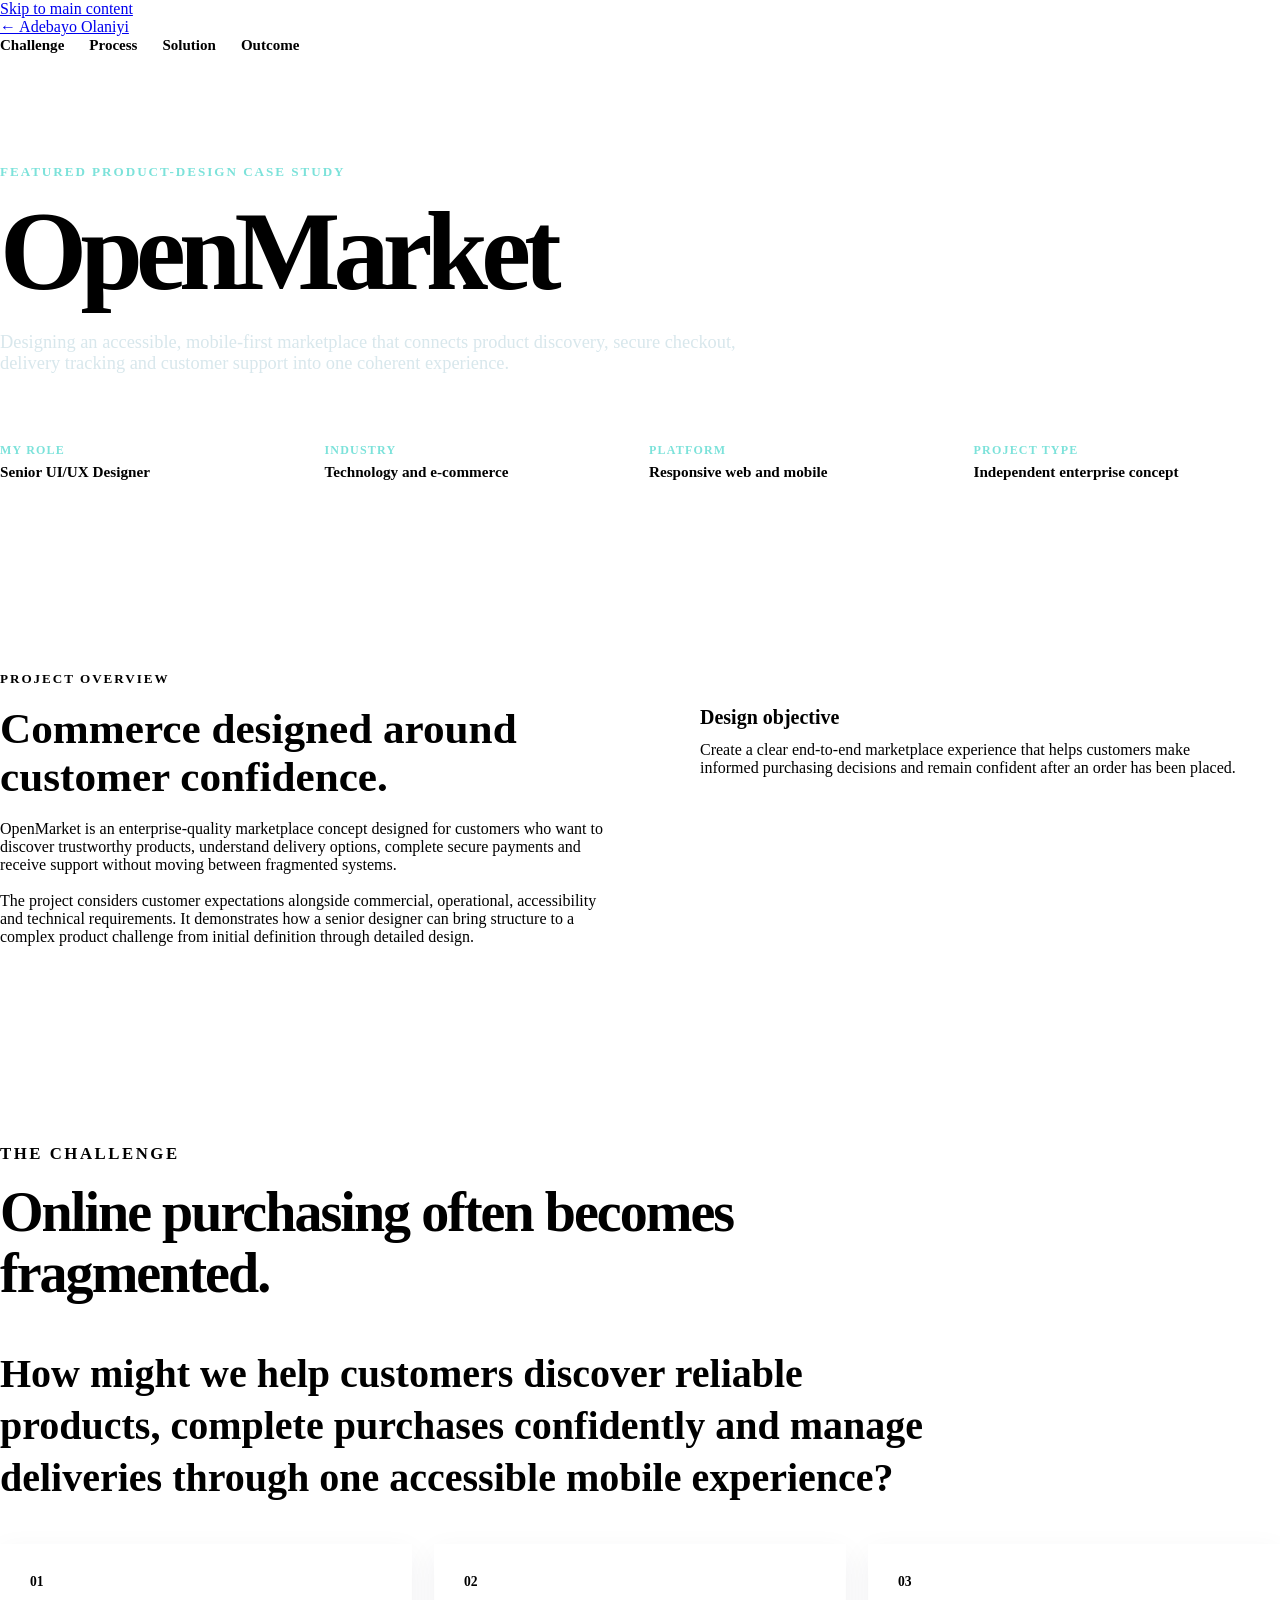
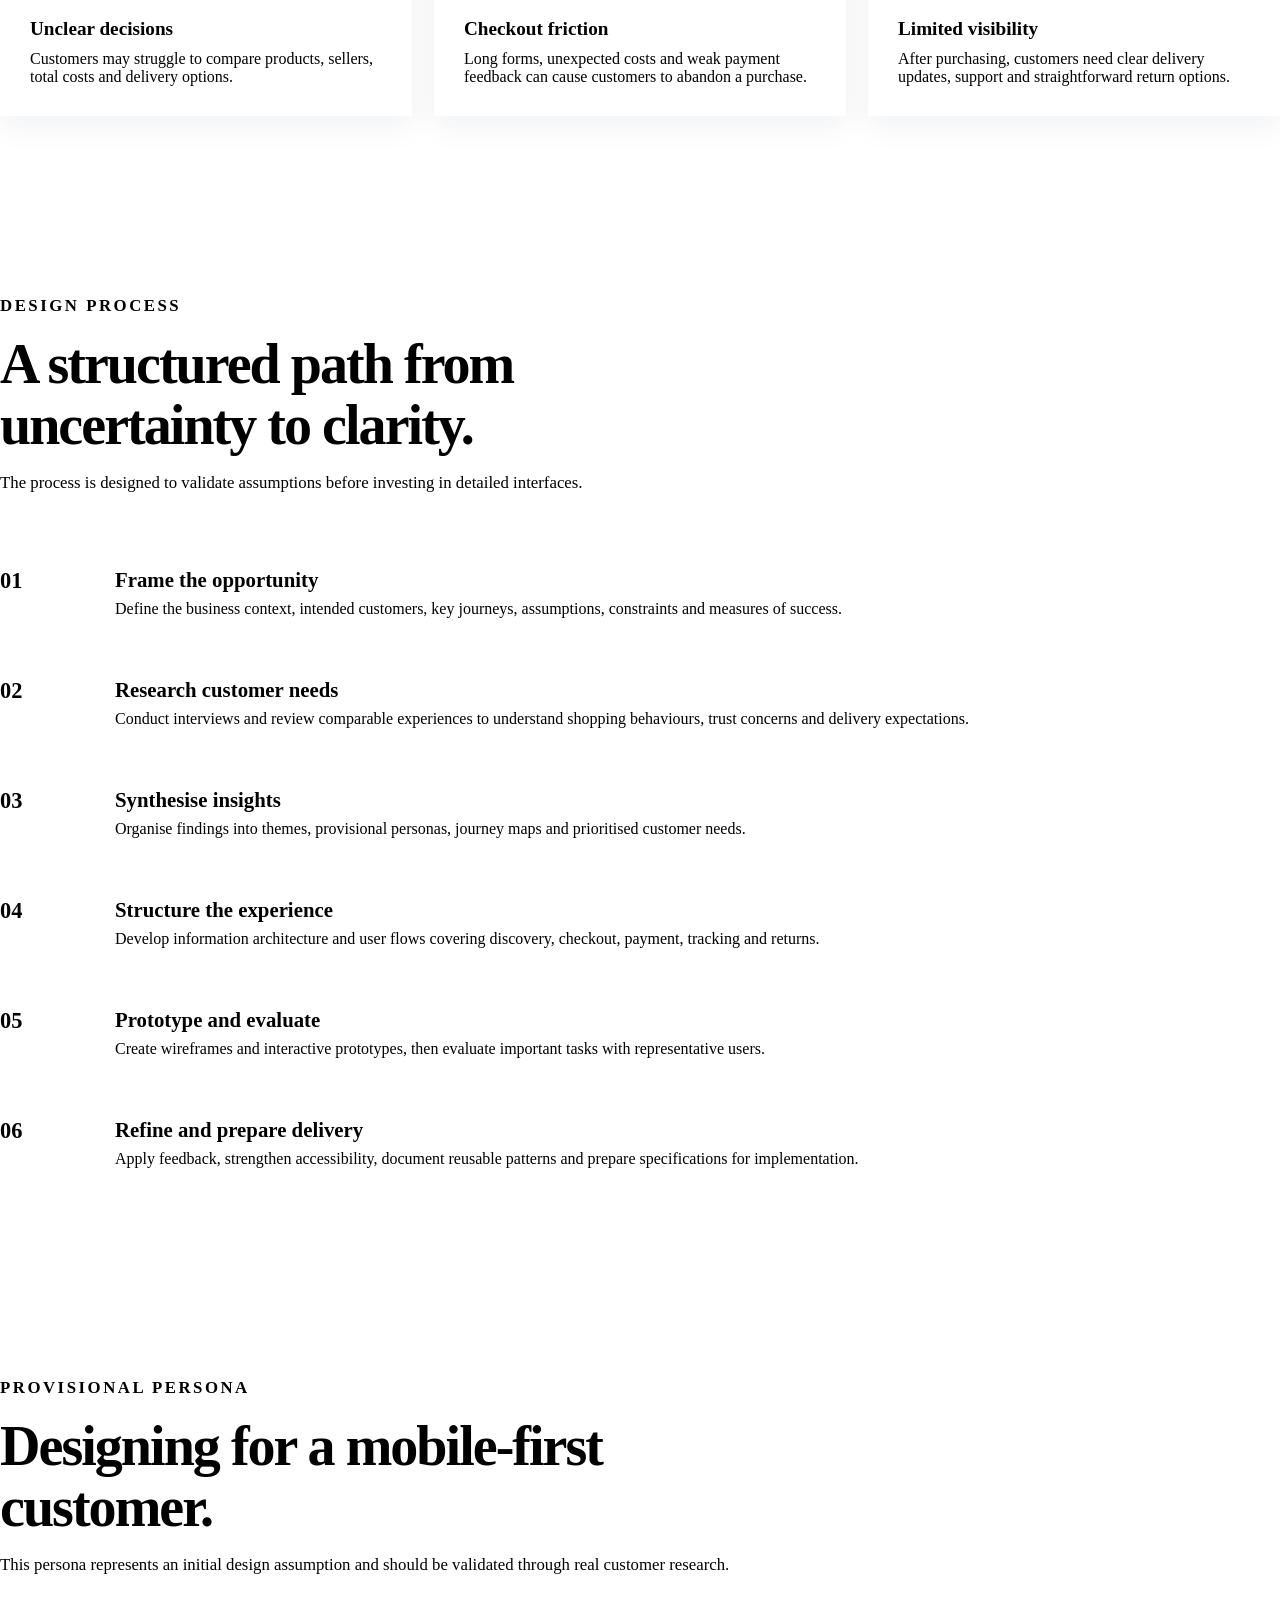
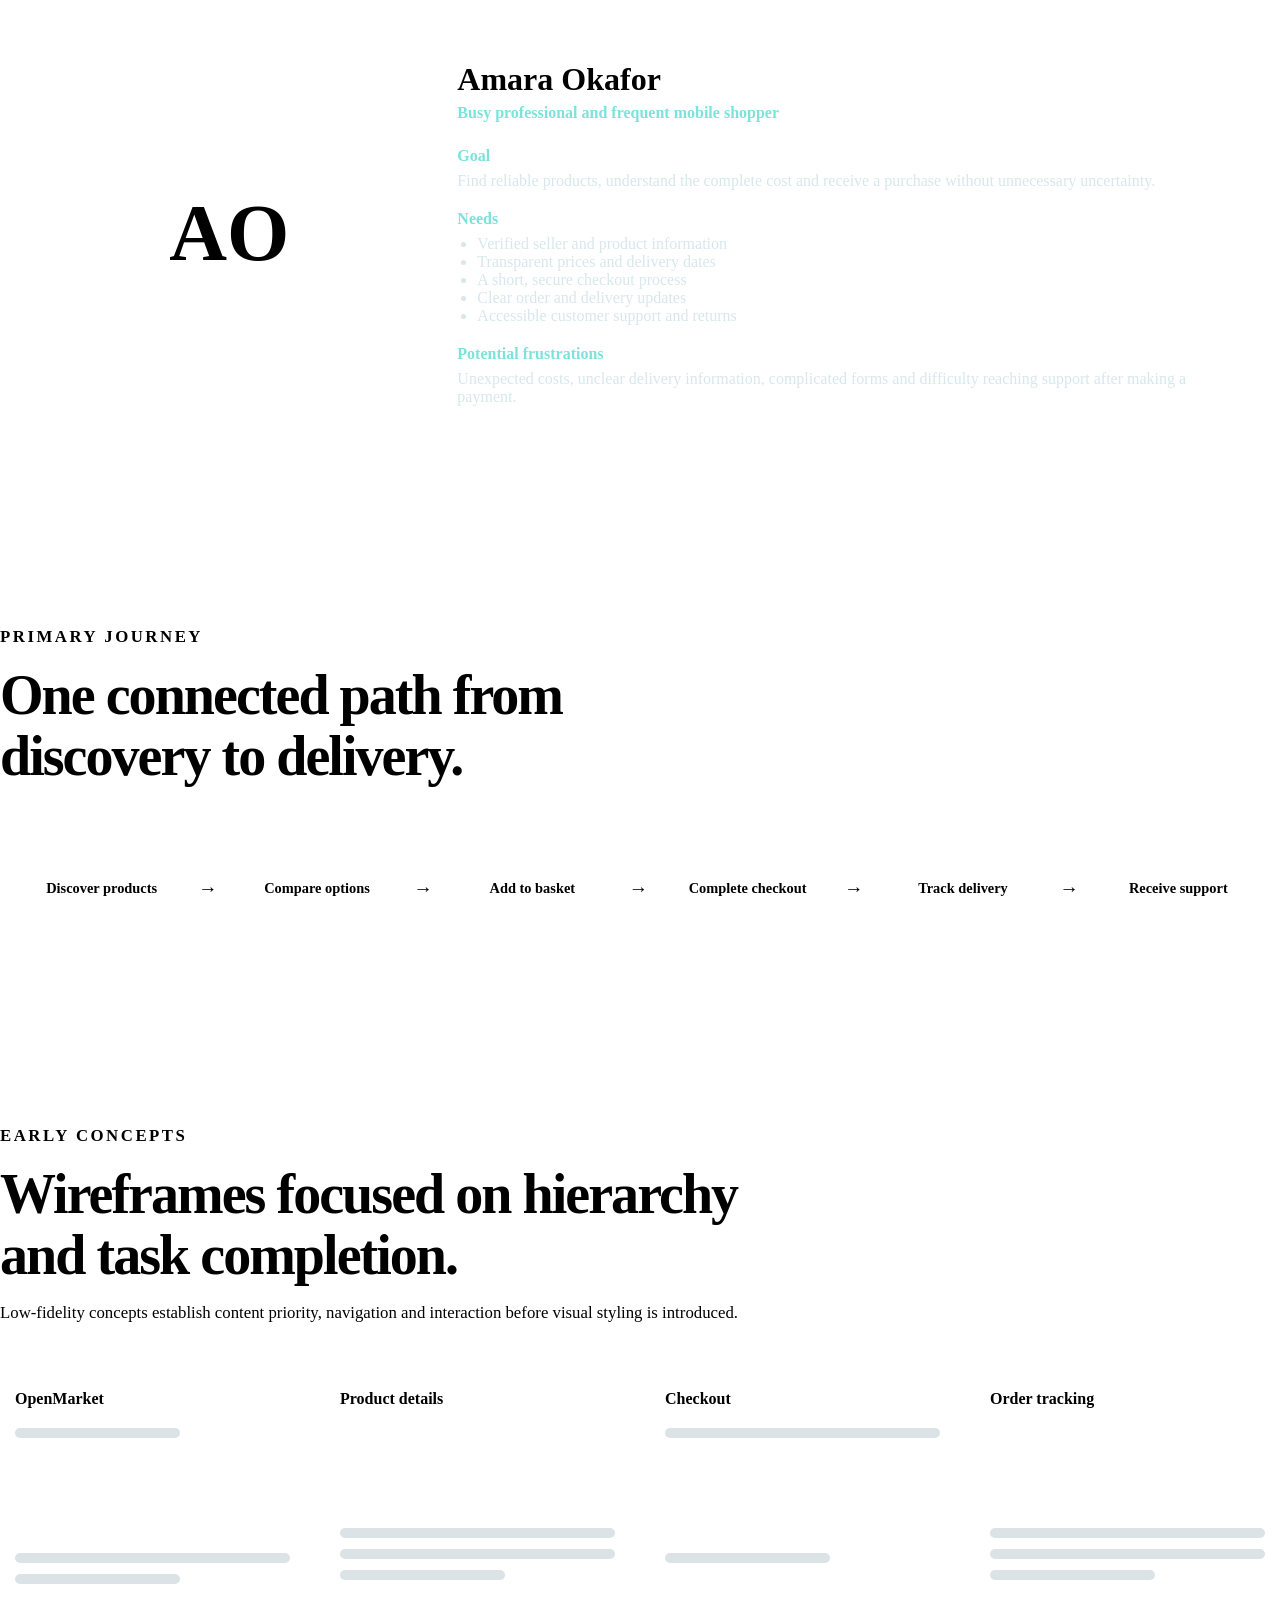
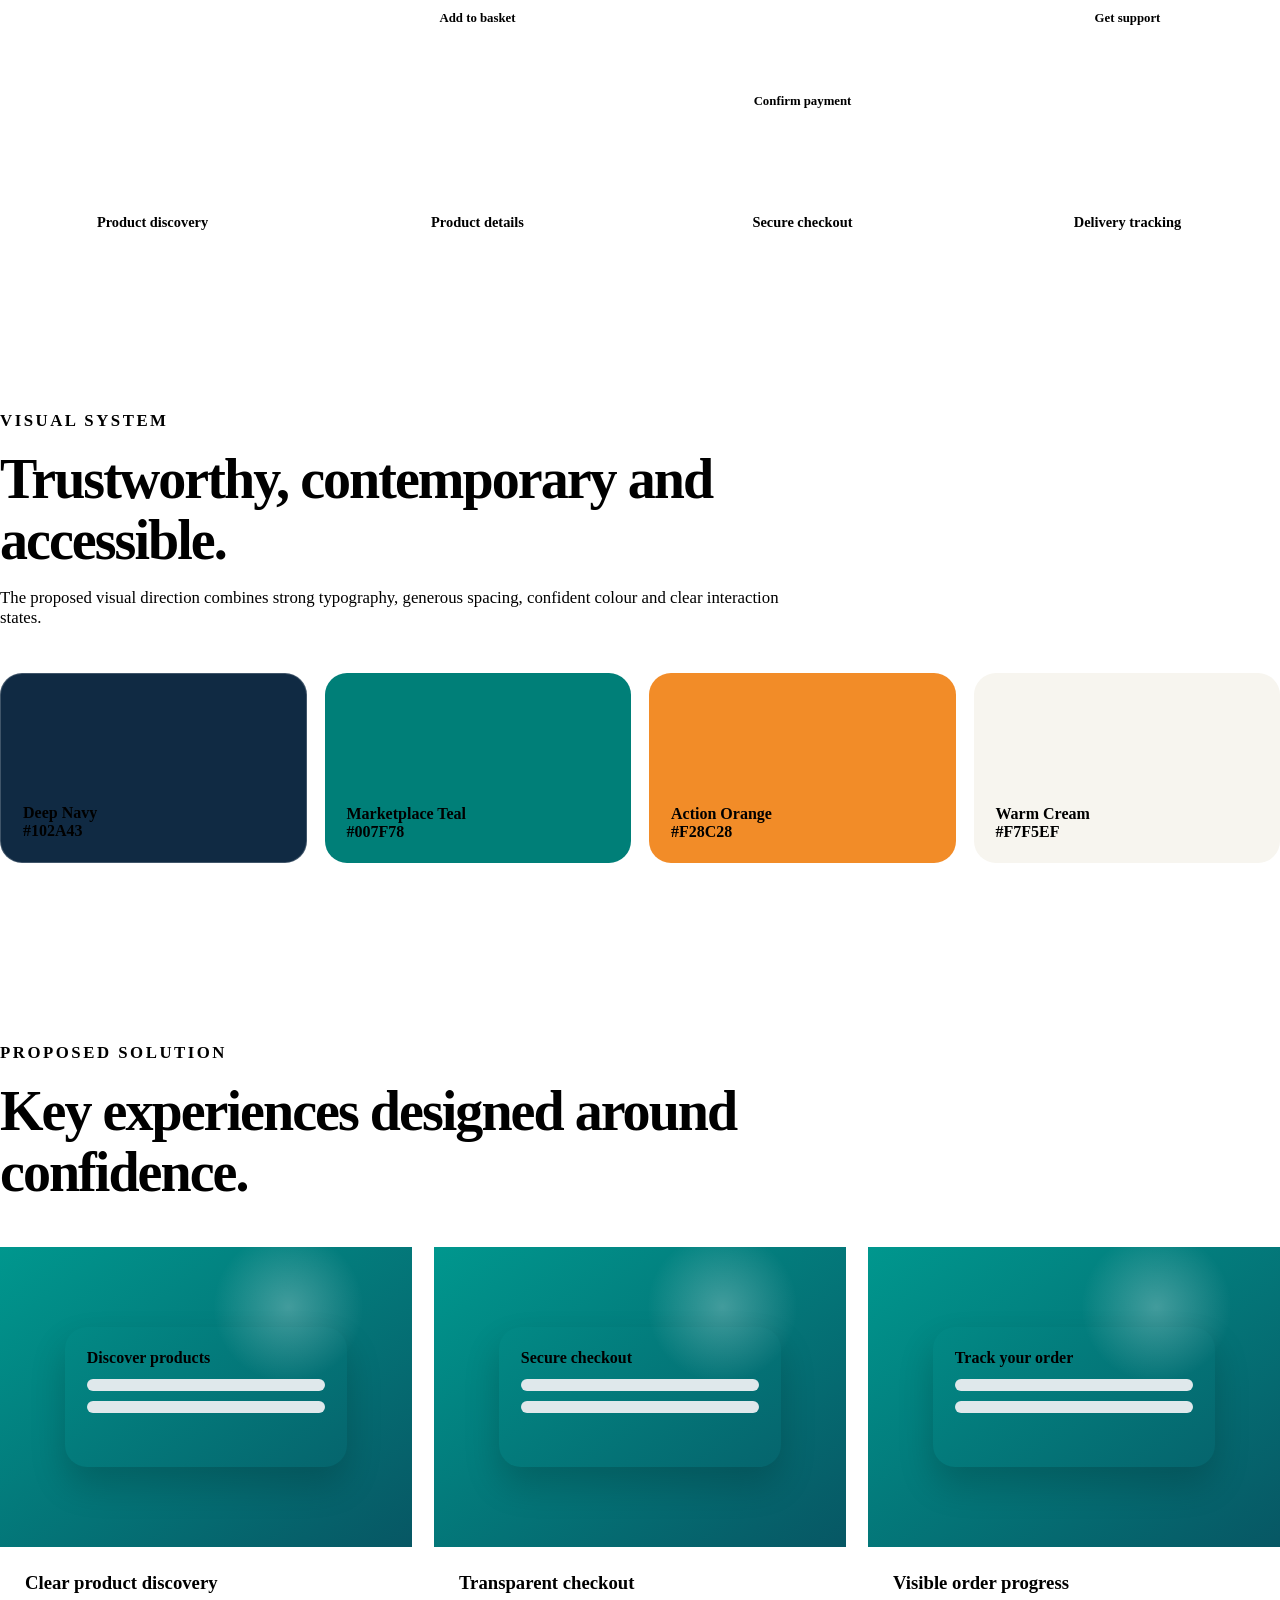
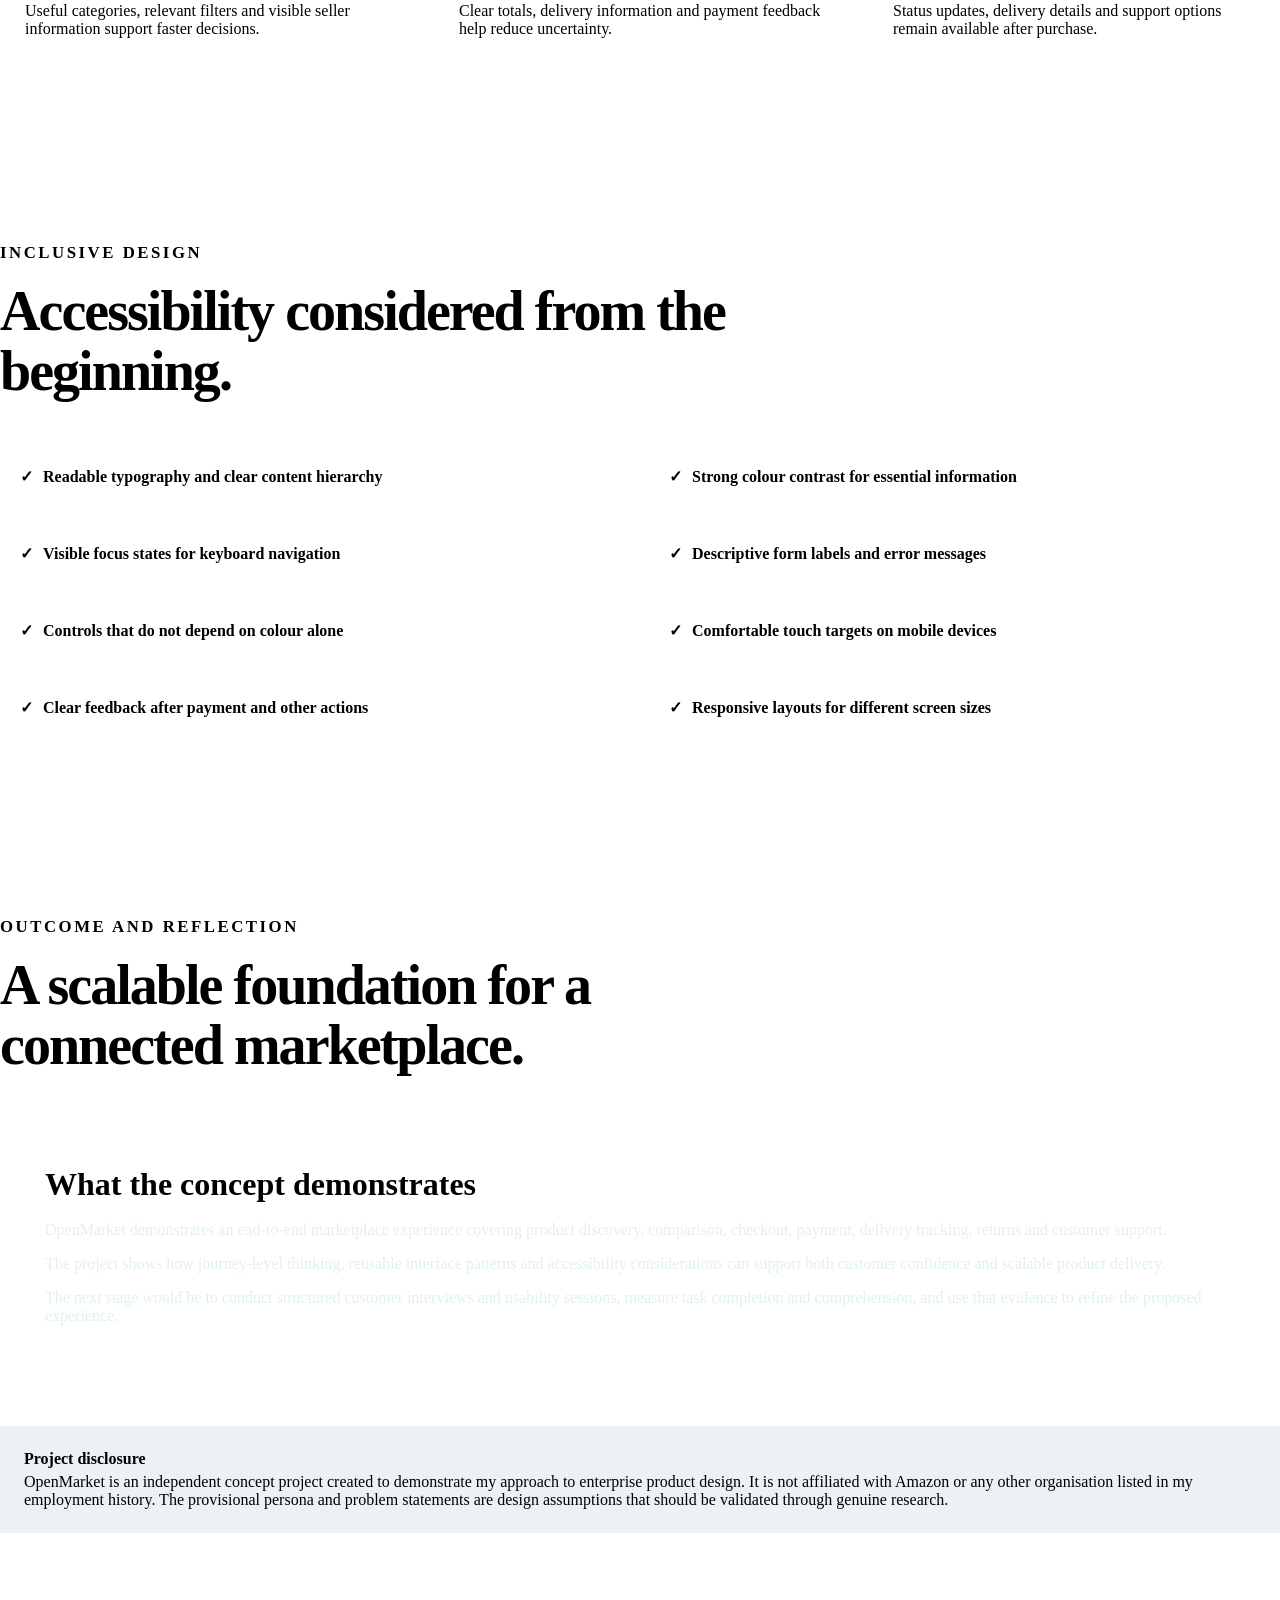
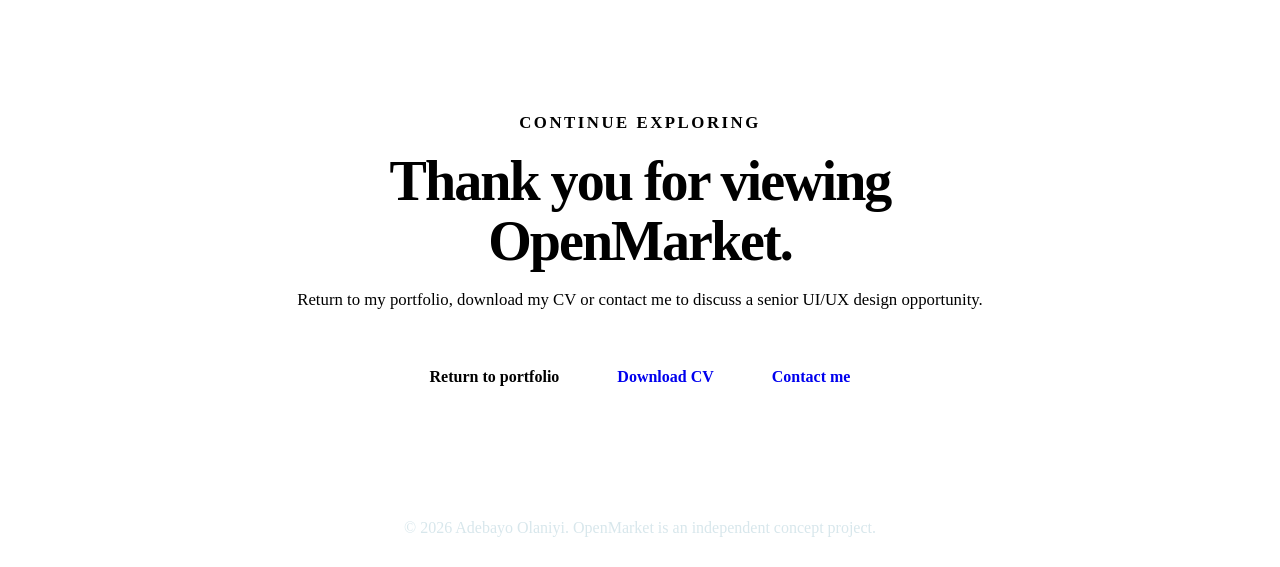
==== openmarket.html @ 0699d12d "Update openmarket.html" ====
<!DOCTYPE html>
<html lang="en">
<head>
  <meta charset="UTF-8">

  <meta name="viewport" content="width=device-width, initial-scale=1.0">

  <meta
    name="description"
    content="OpenMarket enterprise e-commerce UX case study by Senior UI/UX Designer Adebayo Olaniyi."
  >

  <title>OpenMarket Case Study | Adebayo Olaniyi</title>

  <style>
    <link rel="stylesheet" href="style.css"
    :root {
      --navy: #102a43;
      --teal: #007f78;
      --teal-light: #dff5f2;
      --orange: #f28c28;
      --cream: #f7f5ef;
      --white: #ffffff;
      --text: #243442;
      --muted: #5c6b76;
      --border: #dce4e8;
      --shadow: 0 20px 55px rgba(16, 42, 67, 0.13);
      --radius: 24px;
      --max-width: 1160px;
    }

    * {
      box-sizing: border-box;
      margin: 0;
      padding: 0;
    }

    html {
      scroll-behavior: smooth;
    }

    <body  class="case-study-page">
      background: var(--white);
      color: var(--text);
      font-family: Arial, Helvetica, sans-serif;
      line-height: 1.7;
    }

    img {
      display: block;
      max-width: 100%;
      font-size: 1.1rem;
      font-weight: 800;
      text-decoration: none;
    }

    .nav-links {
      display: flex;
      align-items: center;
      gap: 25px;
      list-style: none;
    }

    .nav-links a {
      color: var(--text);
      font-size: 0.94rem;
      font-weight: 700;
      text-decoration: none;
    }

    .nav-links a:hover,
    .nav-links a:focus {
      color: var(--teal);
    }

    .hero {
      background:
        radial-gradient(circle at 80% 15%, rgba(0, 127, 120, 0.25), transparent 25%),
        linear-gradient(135deg, var(--navy), #174a5c);
      color: var(--white);
      padding: 110px 0 100px;
    }

    .eyebrow {
      color: #7ce2da;
      font-size: 0.82rem;
      font-weight: 800;
      letter-spacing: 0.15em;
      margin-bottom: 18px;
      text-transform: uppercase;
    }

    h1 {
      font-size: clamp(3.5rem, 10vw, 7rem);
      line-height: 0.95;
      letter-spacing: -0.06em;
      max-width: 850px;
    }

    .hero-intro {
      color: #d8e7ec;
      font-size: 1.15rem;
      max-width: 750px;
      margin: 28px 0 38px;
    }

    .project-meta {
      display: grid;
      grid-template-columns: repeat(4, 1fr);
      gap: 18px;
      border-top: 1px solid rgba(255, 255, 255, 0.25);
      padding-top: 30px;
    }

    .meta-item span {
      color: #7ce2da;
      display: block;
      font-size: 0.75rem;
      font-weight: 800;
      letter-spacing: 0.1em;
      margin-bottom: 5px;
      text-transform: uppercase;
    }

    .meta-item strong {
      color: var(--white);
      font-size: 0.95rem;
    }

    section {
      padding: 90px 0;
    }

    .section-heading {
      max-width: 780px;
      margin-bottom: 45px;
    }

    .section-heading .eyebrow {
      color: var(--teal);
    }

    .section-heading h2 {
      color: var(--navy);
      font-size: clamp(2.1rem, 5vw, 3.5rem);
      line-height: 1.08;
      letter-spacing: -0.035em;
      margin-bottom: 18px;
    }

    .section-heading p {
      color: var(--muted);
      font-size: 1.05rem;
    }

    .overview-grid,
    .two-column {
      display: grid;
      grid-template-columns: 1fr 1fr;
      gap: 50px;
      align-items: start;
    }

    .content-block h3 {
      color: var(--navy);
      font-size: 1.35rem;
      margin-bottom: 12px;
    }

    .content-block p {
      color: var(--muted);
      margin-bottom: 18px;
    }

    .highlight {
      background: var(--cream);
      border-radius: var(--radius);
      padding: 35px;
    }

    .highlight strong {
      color: var(--navy);
      display: block;
      font-size: 1.25rem;
      margin-bottom: 12px;
    }

    .highlight p {
      color: var(--muted);
    }

    .challenge {
      background: var(--cream);
    }

    .statement {
      color: var(--navy);
      font-size: clamp(1.65rem, 4vw, 2.5rem);
      font-weight: 800;
      line-height: 1.3;
      max-width: 950px;
    }

    .cards {
      display: grid;
      grid-template-columns: repeat(3, 1fr);
      gap: 22px;
      margin-top: 40px;
    }

    .card {
      background: var(--white);
      border: 1px solid var(--border);
      border-radius: var(--radius);
      padding: 30px;
      box-shadow: 0 10px 30px rgba(16, 42, 67, 0.06);
    }

    .card-number {
      color: var(--orange);
      font-size: 0.85rem;
      font-weight: 800;
      margin-bottom: 28px;
    }

    .card h3 {
      color: var(--navy);
      font-size: 1.2rem;
      margin-bottom: 10px;
    }

    .card p {
      color: var(--muted);
    }

    .process {
      counter-reset: process;
    }

    .process-item {
      counter-increment: process;
      display: grid;
      grid-template-columns: 90px 1fr;
      gap: 25px;
      padding: 30px 0;
      border-bottom: 1px solid var(--border);
    }

    .process-item::before {
      content: "0" counter(process);
      color: var(--teal);
      font-size: 1.4rem;
      font-weight: 900;
    }

    .process-item h3 {
      color: var(--navy);
      font-size: 1.3rem;
      margin-bottom: 8px;
    }

    .process-item p {
      color: var(--muted);
    }

    .persona {
      background: var(--navy);
      color: var(--white);
    }

    .persona .section-heading h2,
    .persona .section-heading p {
      color: var(--white);
    }

    .persona-card {
      display: grid;
      grid-template-columns: 0.65fr 1.35fr;
      gap: 40px;
      background: rgba(255, 255, 255, 0.08);
      border: 1px solid rgba(255, 255, 255, 0.18);
      border-radius: 30px;
      padding: 40px;
    }

    .avatar {
      display: grid;
      place-items: center;
      min-height: 280px;
      background: linear-gradient(145deg, var(--teal), #00a99d);
      border-radius: 24px;
      font-size: 5rem;
      font-weight: 900;
    }

    .persona-details h3 {
      color: var(--white);
      font-size: 2rem;
      margin-bottom: 6px;
    }

    .persona-details .role {
      color: #7ce2da;
      font-weight: 800;
      margin-bottom: 25px;
    }

    .persona-details h4 {
      color: #7ce2da;
      margin: 20px 0 7px;
    }

    .persona-details p,
    .persona-details li {
      color: #d8e7ec;
    }

    .persona-details ul {
      padding-left: 20px;
    }

    .flow {
      display: grid;
      grid-template-columns: repeat(6, 1fr);
      gap: 12px;
    }

    .flow-step {
      display: grid;
      place-items: center;
      min-height: 115px;
      background: var(--teal-light);
      color: var(--navy);
      border-radius: 18px;
      padding: 16px;
      font-size: 0.9rem;
      font-weight: 800;
      text-align: center;
      position: relative;
    }

    .flow-step:not(:last-child)::after {
      content: "→";
      position: absolute;
      right: -14px;
      color: var(--teal);
      font-size: 1.2rem;
      z-index: 2;
    }

    .wireframes {
      background: var(--cream);
    }

    .phone-grid {
      display: grid;
      grid-template-columns: repeat(4, 1fr);
      gap: 20px;
    }

    .phone {
      min-height: 430px;
      background: var(--white);
      border: 7px solid var(--navy);
      border-radius: 30px;
      padding: 22px 15px;
      box-shadow: var(--shadow);
    }

    .phone-top {
      color: var(--teal);
      font-weight: 900;
      margin-bottom: 20px;
    }

    .wireframe-line {
      height: 10px;
      background: #dbe3e7;
      border-radius: 10px;
      margin-bottom: 11px;
    }

    .wireframe-line.short {
      width: 60%;
    }

    .wireframe-block {
      min-height: 85px;
      background: var(--cream);
      border-radius: 14px;
      margin: 15px 0;
    }

    .wireframe-button {
      background: var(--teal);
      color: var(--white);
      border-radius: 30px;
      padding: 11px;
      margin-top: 20px;
      font-size: 0.8rem;
      font-weight: 800;
      text-align: center;
    }

    .phone-label {
      color: var(--navy);
      font-size: 0.9rem;
      font-weight: 800;
      margin-top: 16px;
      text-align: center;
    }

    .design-system {
      background: var(--navy);
      color: var(--white);
    }

    .design-system .section-heading h2,
    .design-system .section-heading p {
      color: var(--white);
    }

    .colour-grid {
      display: grid;
      grid-template-columns: repeat(4, 1fr);
      gap: 18px;
    }

    .colour {
      min-height: 190px;
      display: flex;
      flex-direction: column;
      justify-content: flex-end;
      border-radius: 22px;
      padding: 22px;
      font-weight: 800;
    }

    .colour-navy {
      background: #102a43;
      border: 1px solid rgba(255, 255, 255, 0.2);
    }

    .colour-teal {
      background: #007f78;
    }

    .colour-orange {
      background: #f28c28;
      color: var(--navy);
    }

    .colour-cream {
      background: #f7f5ef;
      color: var(--navy);
    }

    .solution-grid {
      display: grid;
      grid-template-columns: repeat(3, 1fr);
      gap: 22px;
    }

    .solution {
      background: var(--white);
      border: 1px solid var(--border);
      border-radius: var(--radius);
      overflow: hidden;
      box-shadow: var(--shadow);
    }

    .solution-screen {
      min-height: 300px;
      display: grid;
      place-items: center;
      background:
        radial-gradient(circle at 70% 20%, rgba(255,255,255,.25), transparent 20%),
        linear-gradient(145deg, #00978e, #075764);
      padding: 25px;
    }

    .screen-card {
      width: 78%;
      background: var(--white);
      border-radius: 22px;
      padding: 22px;
      box-shadow: 0 18px 35px rgba(0, 0, 0, 0.18);
    }

    .screen-card strong {
      color: var(--navy);
      display: block;
      margin-bottom: 12px;
    }

    .screen-card div {
      height: 12px;
      background: #dfe8eb;
      border-radius: 10px;
      margin-bottom: 10px;
    }

    .screen-card div:last-child {
      width: 65%;
      background: var(--orange);
    }

    .solution-copy {
      padding: 25px;
    }

    .solution-copy h3 {
      color: var(--navy);
      margin-bottom: 8px;
    }

    .solution-copy p {
      color: var(--muted);
    }

    .accessibility {
      background: var(--cream);
    }

    .checklist {
      display: grid;
      grid-template-columns: 1fr 1fr;
      gap: 18px;
      list-style: none;
    }

    .checklist li {
      background: var(--white);
      border: 1px solid var(--border);
      border-radius: 16px;
      padding: 20px;
      font-weight: 700;
    }

    .checklist li::before {
      content: "✓";
      color: var(--teal);
      font-weight: 900;
      margin-right: 10px;
    }

    .outcome-panel {
      background: linear-gradient(135deg, var(--teal), #075764);
      color: var(--white);
      border-radius: 32px;
      padding: 45px;
    }

    .outcome-panel h3 {
      font-size: 2rem;
      margin-bottom: 18px;
    }

    .outcome-panel p {
      color: #e0f1ef;
      margin-bottom: 16px;
    }

    .disclaimer {
      background: #edf1f3;
      border-left: 5px solid var(--orange);
      padding: 24px;
      margin-top: 40px;
    }

    .disclaimer strong {
      color: var(--navy);
      display: block;
      margin-bottom: 5px;
    }

    .button {
      display: inline-block;
      border: 2px solid var(--navy);
      border-radius: 999px;
      padding: 13px 22px;
      font-weight: 800;
      text-decoration: none;
      transition: 0.2s ease;
    }

    .button-primary {
      background: var(--navy);
      color: var(--white);
    }

    .button:hover,
    .button:focus {
      background: var(--teal);
      border-color: var(--teal);
      color: var(--white);
      transform: translateY(-2px);
    }

    .next-step {
      background: var(--cream);
      text-align: center;
    }

    .next-step .section-heading {
      margin-left: auto;
      margin-right: auto;
    }

    .actions {
      display: flex;
      flex-wrap: wrap;
      justify-content: center;
      gap: 14px;
    }

    footer {
      background: var(--navy);
      color: #d8e7ec;
      padding: 30px 0;
      text-align: center;
    }

    :focus-visible {
      outline: 3px solid var(--orange);
      outline-offset: 4px;
    }

    @media (max-width: 900px) {
      .project-meta,
      .cards,
      .solution-grid {
        grid-template-columns: repeat(2, 1fr);
      }

      .phone-grid {
        grid-template-columns: repeat(2, 1fr);
      }

      .flow {
        grid-template-columns: repeat(3, 1fr);
      }

      .flow-step::after {
        display: none;
      }
    }

    @media (max-width: 720px) {
      .nav-links {
        display: none;
      }

      .overview-grid,
      .two-column,
      .persona-card {
        grid-template-columns: 1fr;
      }

      .persona-card {
        padding: 25px;
      }

      .avatar {
        min-height: 200px;
      }

      section {
        padding: 70px 0;
      }
    }

    @media (max-width: 520px) {
      .project-meta,
      .cards,
      .phone-grid,
      .solution-grid,
      .colour-grid,
      .checklist,
      .flow {
        grid-template-columns: 1fr;
      }

      h1 {
        font-size: 3.5rem;
      }

      .process-item {
        grid-template-columns: 55px 1fr;
      }

      .button {
        width: 100%;
        text-align: center;
      }
    }
  </style>
</head>

<body>
  <a class="skip-link" href="#main-content">Skip to main content</a>

  <header>
    <nav class="container" aria-label="Case study navigation">
      <a class="logo" href="index.html">← Adebayo Olaniyi</a>

      <ul class="nav-links">
        <li><a href="#challenge">Challenge</a></li>
        <li><a href="#process">Process</a></li>
        <li><a href="#solution">Solution</a></li>
        <li><a href="#outcome">Outcome</a></li>
      </ul>
    </nav>
  </header>

  <main id="main-content">
    <section class="hero">
      <div class="container">
        <p class="eyebrow">Featured product-design case study</p>

        <h1>OpenMarket</h1>

        <p class="hero-intro">
          Designing an accessible, mobile-first marketplace that connects
          product discovery, secure checkout, delivery tracking and customer
          support into one coherent experience.
        </p>

        <div class="project-meta">
          <div class="meta-item">
            <span>My role</span>
            <strong>Senior UI/UX Designer</strong>
          </div>

          <div class="meta-item">
            <span>Industry</span>
            <strong>Technology and e-commerce</strong>
          </div>

          <div class="meta-item">
            <span>Platform</span>
            <strong>Responsive web and mobile</strong>
          </div>

          <div class="meta-item">
            <span>Project type</span>
            <strong>Independent enterprise concept</strong>
          </div>
        </div>
      </div>
    </section>

    <section>
      <div class="container overview-grid">
        <div class="content-block">
          <p class="eyebrow" style="color: var(--teal);">Project overview</p>

          <h2 style="color: var(--navy); font-size: 2.7rem; line-height: 1.1; margin-bottom: 20px;">
            Commerce designed around customer confidence.
          </h2>

          <p>
            OpenMarket is an enterprise-quality marketplace concept designed
            for customers who want to discover trustworthy products, understand
            delivery options, complete secure payments and receive support
            without moving between fragmented systems.
          </p>

          <p>
            The project considers customer expectations alongside commercial,
            operational, accessibility and technical requirements. It
            demonstrates how a senior designer can bring structure to a complex
            product challenge from initial definition through detailed design.
          </p>
        </div>

        <aside class="highlight">
          <strong>Design objective</strong>

          <p>
            Create a clear end-to-end marketplace experience that helps
            customers make informed purchasing decisions and remain confident
            after an order has been placed.
          </p>
        </aside>
      </div>
    </section>

    <section class="challenge" id="challenge">
      <div class="container">
        <div class="section-heading">
          <p class="eyebrow">The challenge</p>
          <h2>Online purchasing often becomes fragmented.</h2>
        </div>

        <p class="statement">
          How might we help customers discover reliable products, complete
          purchases confidently and manage deliveries through one accessible
          mobile experience?
        </p>

        <div class="cards">
          <article class="card">
            <p class="card-number">01</p>
            <h3>Unclear decisions</h3>
            <p>
              Customers may struggle to compare products, sellers, total costs
              and delivery options.
            </p>
          </article>

          <article class="card">
            <p class="card-number">02</p>
            <h3>Checkout friction</h3>
            <p>
              Long forms, unexpected costs and weak payment feedback can cause
              customers to abandon a purchase.
            </p>
          </article>

          <article class="card">
            <p class="card-number">03</p>
            <h3>Limited visibility</h3>
            <p>
              After purchasing, customers need clear delivery updates, support
              and straightforward return options.
            </p>
          </article>
        </div>
      </div>
    </section>

    <section id="process">
      <div class="container">
        <div class="section-heading">
          <p class="eyebrow">Design process</p>
          <h2>A structured path from uncertainty to clarity.</h2>

          <p>
            The process is designed to validate assumptions before investing in
            detailed interfaces.
          </p>
        </div>

        <div class="process">
          <article class="process-item">
            <div>
              <h3>Frame the opportunity</h3>
              <p>
                Define the business context, intended customers, key journeys,
                assumptions, constraints and measures of success.
              </p>
            </div>
          </article>

          <article class="process-item">
            <div>
              <h3>Research customer needs</h3>
              <p>
                Conduct interviews and review comparable experiences to
                understand shopping behaviours, trust concerns and delivery
                expectations.
              </p>
            </div>
          </article>

          <article class="process-item">
            <div>
              <h3>Synthesise insights</h3>
              <p>
                Organise findings into themes, provisional personas, journey
                maps and prioritised customer needs.
              </p>
            </div>
          </article>

          <article class="process-item">
            <div>
              <h3>Structure the experience</h3>
              <p>
                Develop information architecture and user flows covering
                discovery, checkout, payment, tracking and returns.
              </p>
            </div>
          </article>

          <article class="process-item">
            <div>
              <h3>Prototype and evaluate</h3>
              <p>
                Create wireframes and interactive prototypes, then evaluate
                important tasks with representative users.
              </p>
            </div>
          </article>

          <article class="process-item">
            <div>
              <h3>Refine and prepare delivery</h3>
              <p>
                Apply feedback, strengthen accessibility, document reusable
                patterns and prepare specifications for implementation.
              </p>
            </div>
          </article>
        </div>
      </div>
    </section>

    <section class="persona">
      <div class="container">
        <div class="section-heading">
          <p class="eyebrow">Provisional persona</p>
          <h2>Designing for a mobile-first customer.</h2>

          <p>
            This persona represents an initial design assumption and should be
            validated through real customer research.
          </p>
        </div>

        <article class="persona-card">
          <div class="avatar" aria-hidden="true">AO</div>

          <div class="persona-details">
            <h3>Amara Okafor</h3>
            <p class="role">Busy professional and frequent mobile shopper</p>

            <h4>Goal</h4>
            <p>
              Find reliable products, understand the complete cost and receive
              a purchase without unnecessary uncertainty.
            </p>

            <h4>Needs</h4>
            <ul>
              <li>Verified seller and product information</li>
              <li>Transparent prices and delivery dates</li>
              <li>A short, secure checkout process</li>
              <li>Clear order and delivery updates</li>
              <li>Accessible customer support and returns</li>
            </ul>

            <h4>Potential frustrations</h4>
            <p>
              Unexpected costs, unclear delivery information, complicated forms
              and difficulty reaching support after making a payment.
            </p>
          </div>
        </article>
      </div>
    </section>

    <section>
      <div class="container">
        <div class="section-heading">
          <p class="eyebrow">Primary journey</p>
          <h2>One connected path from discovery to delivery.</h2>
        </div>

        <div class="flow" aria-label="OpenMarket customer journey">
          <div class="flow-step">Discover products</div>
          <div class="flow-step">Compare options</div>
          <div class="flow-step">Add to basket</div>
          <div class="flow-step">Complete checkout</div>
          <div class="flow-step">Track delivery</div>
          <div class="flow-step">Receive support</div>
        </div>
      </div>
    </section>

    <section class="wireframes">
      <div class="container">
        <div class="section-heading">
          <p class="eyebrow">Early concepts</p>
          <h2>Wireframes focused on hierarchy and task completion.</h2>

          <p>
            Low-fidelity concepts establish content priority, navigation and
            interaction before visual styling is introduced.
          </p>
        </div>

        <div class="phone-grid">
          <article>
            <div class="phone">
              <div class="phone-top">OpenMarket</div>
              <div class="wireframe-line short"></div>
              <div class="wireframe-block"></div>
              <div class="wireframe-line"></div>
              <div class="wireframe-line short"></div>
              <div class="wireframe-block"></div>
            </div>
            <p class="phone-label">Product discovery</p>
          </article>

          <article>
            <div class="phone">
              <div class="phone-top">Product details</div>
              <div class="wireframe-block"></div>
              <div class="wireframe-line"></div>
              <div class="wireframe-line"></div>
              <div class="wireframe-line short"></div>
              <div class="wireframe-button">Add to basket</div>
            </div>
            <p class="phone-label">Product details</p>
          </article>

          <article>
            <div class="phone">
              <div class="phone-top">Checkout</div>
              <div class="wireframe-line"></div>
              <div class="wireframe-block"></div>
              <div class="wireframe-line short"></div>
              <div class="wireframe-block"></div>
              <div class="wireframe-button">Confirm payment</div>
            </div>
            <p class="phone-label">Secure checkout</p>
          </article>

          <article>
            <div class="phone">
              <div class="phone-top">Order tracking</div>
              <div class="wireframe-block"></div>
              <div class="wireframe-line"></div>
              <div class="wireframe-line"></div>
              <div class="wireframe-line short"></div>
              <div class="wireframe-button">Get support</div>
            </div>
            <p class="phone-label">Delivery tracking</p>
          </article>
        </div>
      </div>
    </section>

    <section class="design-system">
      <div class="container">
        <div class="section-heading">
          <p class="eyebrow">Visual system</p>
          <h2>Trustworthy, contemporary and accessible.</h2>

          <p>
            The proposed visual direction combines strong typography, generous
            spacing, confident colour and clear interaction states.
          </p>
        </div>

        <div class="colour-grid">
          <div class="colour colour-navy">
            Deep Navy<br>#102A43
          </div>

          <div class="colour colour-teal">
            Marketplace Teal<br>#007F78
          </div>

          <div class="colour colour-orange">
            Action Orange<br>#F28C28
          </div>

          <div class="colour colour-cream">
            Warm Cream<br>#F7F5EF
          </div>
        </div>
      </div>
    </section>

    <section id="solution">
      <div class="container">
        <div class="section-heading">
          <p class="eyebrow">Proposed solution</p>
          <h2>Key experiences designed around confidence.</h2>
        </div>

        <div class="solution-grid">
          <article class="solution">
            <div class="solution-screen">
              <div class="screen-card">
                <strong>Discover products</strong>
                <div></div>
                <div></div>
                <div></div>
              </div>
            </div>

            <div class="solution-copy">
              <h3>Clear product discovery</h3>
              <p>
                Useful categories, relevant filters and visible seller
                information support faster decisions.
              </p>
            </div>
          </article>

          <article class="solution">
            <div class="solution-screen">
              <div class="screen-card">
                <strong>Secure checkout</strong>
                <div></div>
                <div></div>
                <div></div>
              </div>
            </div>

            <div class="solution-copy">
              <h3>Transparent checkout</h3>
              <p>
                Clear totals, delivery information and payment feedback help
                reduce uncertainty.
              </p>
            </div>
          </article>

          <article class="solution">
            <div class="solution-screen">
              <div class="screen-card">
                <strong>Track your order</strong>
                <div></div>
                <div></div>
                <div></div>
              </div>
            </div>

            <div class="solution-copy">
              <h3>Visible order progress</h3>
              <p>
                Status updates, delivery details and support options remain
                available after purchase.
              </p>
            </div>
          </article>
        </div>
      </div>
    </section>

    <section class="accessibility">
      <div class="container">
        <div class="section-heading">
          <p class="eyebrow">Inclusive design</p>
          <h2>Accessibility considered from the beginning.</h2>
        </div>

        <ul class="checklist">
          <li>Readable typography and clear content hierarchy</li>
          <li>Strong colour contrast for essential information</li>
          <li>Visible focus states for keyboard navigation</li>
          <li>Descriptive form labels and error messages</li>
          <li>Controls that do not depend on colour alone</li>
          <li>Comfortable touch targets on mobile devices</li>
          <li>Clear feedback after payment and other actions</li>
          <li>Responsive layouts for different screen sizes</li>
        </ul>
      </div>
    </section>

    <section id="outcome">
      <div class="container">
        <div class="section-heading">
          <p class="eyebrow">Outcome and reflection</p>
          <h2>A scalable foundation for a connected marketplace.</h2>
        </div>

        <div class="outcome-panel">
          <h3>What the concept demonstrates</h3>

          <p>
            OpenMarket demonstrates an end-to-end marketplace experience
            covering product discovery, comparison, checkout, payment,
            delivery tracking, returns and customer support.
          </p>

          <p>
            The project shows how journey-level thinking, reusable interface
            patterns and accessibility considerations can support both customer
            confidence and scalable product delivery.
          </p>

          <p>
            The next stage would be to conduct structured customer interviews
            and usability sessions, measure task completion and comprehension,
            and use that evidence to refine the proposed experience.
          </p>
        </div>

        <div class="disclaimer">
          <strong>Project disclosure</strong>

          OpenMarket is an independent concept project created to demonstrate
          my approach to enterprise product design. It is not affiliated with
          Amazon or any other organisation listed in my employment history.
          The provisional persona and problem statements are design assumptions
          that should be validated through genuine research.
        </div>
      </div>
    </section>

    <section class="next-step">
      <div class="container">
        <div class="section-heading">
          <p class="eyebrow">Continue exploring</p>
          <h2>Thank you for viewing OpenMarket.</h2>

          <p>
            Return to my portfolio, download my CV or contact me to discuss a
            senior UI/UX design opportunity.
          </p>
        </div>

        <div class="actions">
          <a class="button button-primary" href="index.html">
            Return to portfolio
          </a>

          <a
            class="button"
            href="adebayo-olaniyi-cv.pdf"
            target="_blank"
          >
            Download CV
          </a>

          <a
            class="button"
            href="mailto:folawilliamson11@gmail.com"
          >
            Contact me
          </a>
        </div>
      </div>
    </section>
  </main>

  <footer>
    <div class="container">
      <p>
        © 2026 Adebayo Olaniyi. OpenMarket is an independent concept project.
      </p>
    </div>
  </footer>
</body>
</html>
---- style.css ----
/* =====================================================
   ADEBAYO OLANIYI PORTFOLIO
   Shared styles for index.html and openmarket.html
   ===================================================== */

:root {
  --navy: #102a43;
  --navy-light: #174a5c;
  --teal: #007f78;
  --teal-dark: #075764;
  --teal-light: #dff5f2;
  --orange: #f28c28;
  --cream: #f7f5ef;
  --white: #ffffff;
  --text: #243442;
  --muted: #5c6b76;
  --border: #dce4e8;
  --shadow: 0 20px 55px rgba(16, 42, 67, 0.13);
  --small-shadow: 0 10px 30px rgba(16, 42, 67, 0.07);
  --radius: 24px;
  --max-width: 1160px;
}

/* General reset */

* {
  box-sizing: border-box;
  margin: 0;
  padding: 0;
}

html {
  scroll-behavior: smooth;
}

body {
  background: var(--white);
  color: var(--text);
  font-family: Arial, Helvetica, sans-serif;
  line-height: 1.7;
}

img {
  display: block;
  max-width: 100%;
}

a {
  color: inherit;
}

button,
a {
  -webkit-tap-highlight-color: transparent;
}

.container {
  width: min(90%, var(--max-width));
  margin-inline: auto;
}

.skip-link {
  position: absolute;
  top: 10px;
  left: -9999px;
  z-index: 1000;
  background: var(--navy);
  color: var(--white);
  padding: 12px 18px;
}

.skip-link:focus {
  left: 10px;
}

:focus-visible {
  outline: 3px solid var(--orange);
  outline-offset: 4px;
}

/* Navigation */

header {
  position: sticky;
  top: 0;
  z-index: 100;
  background: rgba(255, 255, 255, 0.96);
  border-bottom: 1px solid var(--border);
  backdrop-filter: blur(12px);
}

nav {
  min-height: 76px;
  display: flex;
  align-items: center;
  justify-content: space-between;
  gap: 30px;
}

.logo {
  color: var(--navy);
  font-size: 1.1rem;
  font-weight: 800;
  text-decoration: none;
}

.nav-links {
  display: flex;
  align-items: center;
  gap: 26px;
  list-style: none;
}

.nav-links a {
  color: var(--text);
  font-size: 0.94rem;
  font-weight: 700;
  text-decoration: none;
  transition: color 0.2s ease;
}

.nav-links a:hover,
.nav-links a:focus {
  color: var(--teal);
}

/* Typography */

.eyebrow {
  color: var(--teal);
  font-size: 0.82rem;
  font-weight: 800;
  letter-spacing: 0.15em;
  margin-bottom: 18px;
  text-transform: uppercase;
}

h1,
h2,
h3 {
  line-height: 1.15;
}

h1 {
  color: var(--navy);
  font-size: clamp(3rem, 8vw, 6rem);
  letter-spacing: -0.055em;
}

section {
  padding: 90px 0;
}

.section-heading {
  max-width: 780px;
  margin-bottom: 45px;
}

.section-heading h2 {
  color: var(--navy);
  font-size: clamp(2.1rem, 5vw, 3.5rem);
  letter-spacing: -0.035em;
  margin-bottom: 18px;
}

.section-heading p {
  color: var(--muted);
  font-size: 1.05rem;
}

/* Buttons */

.actions {
  display: flex;
  flex-wrap: wrap;
  gap: 14px;
  margin-top: 30px;
}

.button {
  display: inline-block;
  border: 2px solid var(--navy);
  border-radius: 999px;
  padding: 13px 22px;
  font-weight: 800;
  text-align: center;
  text-decoration: none;
  transition:
    background 0.2s ease,
    border-color 0.2s ease,
    color 0.2s ease,
    transform 0.2s ease;
}

.button-primary {
  background: var(--navy);
  color: var(--white);
}

.button-secondary {
  background: transparent;
  color: var(--navy);
}

.button:hover,
.button:focus {
  background: var(--teal);
  border-color: var(--teal);
  color: var(--white);
  transform: translateY(-2px);
}

/* =====================================================
   PORTFOLIO HOMEPAGE
   ===================================================== */

.portfolio-page .hero {
  min-height: 78vh;
  display: flex;
  align-items: center;
  background:
    radial-gradient(
      circle at 85% 20%,
      rgba(0, 127, 120, 0.16),
      transparent 28%
    ),
    linear-gradient(135deg, #ffffff 0%, var(--cream) 100%);
  padding: 100px 0;
}

.hero-grid {
  display: grid;
  grid-template-columns: 1.25fr 0.75fr;
  align-items: center;
  gap: 70px;
}

.portfolio-page .hero h2 {
  color: var(--teal);
  font-size: clamp(1.2rem, 3vw, 1.8rem);
  margin: 24px 0 18px;
}

.hero-copy {
  color: var(--muted);
  font-size: 1.1rem;
  max-width: 680px;
}

.hero-card {
  background: var(--navy);
  color: var(--white);
  border-radius: 40px 40px 100px 40px;
  padding: 42px;
  box-shadow: var(--shadow);
}

.hero-card span {
  color: #78ded6;
  display: block;
  font-size: 0.8rem;
  font-weight: 800;
  letter-spacing: 0.12em;
  margin-bottom: 12px;
  text-transform: uppercase;
}

.hero-card strong {
  display: block;
  font-size: 2.3rem;
  line-height: 1.1;
  margin-bottom: 25px;
}

.hero-card ul {
  padding-left: 20px;
}

/* Expertise */

.expertise {
  background: var(--cream);
}

.card-grid,
.cards {
  display: grid;
  grid-template-columns: repeat(3, 1fr);
  gap: 22px;
}

.card {
  background: var(--white);
  border: 1px solid var(--border);
  border-radius: var(--radius);
  padding: 30px;
  box-shadow: var(--small-shadow);
}

.card-number {
  color: var(--orange);
  font-size: 0.85rem;
  font-weight: 800;
  margin-bottom: 28px;
}

.card h3 {
  color: var(--navy);
  font-size: 1.25rem;
  margin-bottom: 12px;
}

.card p {
  color: var(--muted);
}

/* Featured OpenMarket project */

.project {
  background: var(--navy);
  color: var(--white);
}

.project .section-heading h2,
.project .section-heading p {
  color: var(--white);
}

.project-shell {
  display: grid;
  grid-template-columns: 1fr 1fr;
  gap: 50px;
  align-items: center;
}

.project-visual {
  min-height: 480px;
  display: grid;
  place-items: center;
  position: relative;
  overflow: hidden;
  background:
    radial-gradient(
      circle at 30% 25%,
      rgba(255, 255, 255, 0.22),
      transparent 22%
    ),
    linear-gradient(145deg, #00a99d, #006a67);
  border-radius: 36px;
  padding: 35px;
}

/* Phone illustration */

.phone {
  min-height: 420px;
  background: var(--white);
  color: var(--text);
  border: 7px solid var(--navy);
  border-radius: 32px;
  padding: 24px 18px;
  box-shadow: var(--shadow);
}

.project-visual .phone {
  width: 235px;
  transform: rotate(-4deg);
}

.phone-brand,
.phone-top {
  color: var(--teal);
  font-size: 1.15rem;
  font-weight: 900;
  margin-bottom: 22px;
}

.phone-banner {
  background: var(--teal-light);
  border-radius: 16px;
  padding: 18px;
  margin-bottom: 18px;
}

.phone-banner strong {
  color: var(--navy);
  display: block;
  margin-bottom: 5px;
}

.phone-products {
  display: grid;
  grid-template-columns: 1fr 1fr;
  gap: 10px;
}

.product {
  min-height: 95px;
  background: var(--cream);
  border-radius: 14px;
  padding: 12px;
  font-size: 0.76rem;
  font-weight: 700;
}

/* Experience timeline */

.timeline {
  max-width: 880px;
}

.job {
  position: relative;
  border-left: 3px solid var(--teal);
  padding: 0 0 38px 30px;
}

.job::before {
  content: "";
  width: 13px;
  height: 13px;
  position: absolute;
  top: 4px;
  left: -10px;
  background: var(--teal);
  border: 4px solid var(--white);
  border-radius: 50%;
}

.job h3 {
  color: var(--navy);
  font-size: 1.3rem;
}

.job-meta {
  color: var(--teal);
  font-weight: 800;
  margin: 5px 0 10px;
}

.job p {
  color: var(--muted);
}

/* Contact section */

.contact,
.next-step {
  background: var(--cream);
  text-align: center;
}

.contact .section-heading,
.next-step .section-heading {
  margin-right: auto;
  margin-left: auto;
}

.contact .actions,
.next-step .actions {
  justify-content: center;
}

/* =====================================================
   OPENMARKET CASE STUDY
   ===================================================== */

.case-study-page .hero {
  background:
    radial-gradient(
      circle at 80% 15%,
      rgba(0, 127, 120, 0.3),
      transparent 25%
    ),
    linear-gradient(135deg, var(--navy), var(--navy-light));
  color: var(--white);
  padding: 110px 0 100px;
}

.case-study-page .hero .eyebrow {
  color: #7ce2da;
}

.case-study-page .hero h1 {
  color: var(--white);
  font-size: clamp(3.5rem, 10vw, 7rem);
}

.hero-intro {
  color: #d8e7ec;
  font-size: 1.15rem;
  max-width: 750px;
  margin: 28px 0 38px;
}

.project-meta {
  display: grid;
  grid-template-columns: repeat(4, 1fr);
  gap: 18px;
  border-top: 1px solid rgba(255, 255, 255, 0.25);
  padding-top: 30px;
}

.meta-item span {
  color: #7ce2da;
  display: block;
  font-size: 0.75rem;
  font-weight: 800;
  letter-spacing: 0.1em;
  margin-bottom: 5px;
  text-transform: uppercase;
}

.meta-item strong {
  color: var(--white);
  font-size: 0.95rem;
}

.overview-grid,
.two-column {
  display: grid;
  grid-template-columns: 1fr 1fr;
  gap: 50px;
  align-items: start;
}

.content-block h2 {
  color: var(--navy);
  font-size: clamp(2rem, 5vw, 2.8rem);
  line-height: 1.1;
  margin-bottom: 20px;
}

.content-block h3 {
  color: var(--navy);
  font-size: 1.35rem;
  margin-bottom: 12px;
}

.content-block p {
  color: var(--muted);
  margin-bottom: 18px;
}

.highlight {
  background: var(--cream);
  border-radius: var(--radius);
  padding: 35px;
}

.highlight strong {
  color: var(--navy);
  display: block;
  font-size: 1.25rem;
  margin-bottom: 12px;
}

.highlight p {
  color: var(--muted);
}

/* Challenge */

.challenge,
.wireframes,
.accessibility {
  background: var(--cream);
}

.statement {
  color: var(--navy);
  font-size: clamp(1.65rem, 4vw, 2.5rem);
  font-weight: 800;
  line-height: 1.3;
  max-width: 950px;
}

/* Process */

.process {
  counter-reset: process;
}

.process-item {
  counter-increment: process;
  display: grid;
  grid-template-columns: 90px 1fr;
  gap: 25px;
  padding: 30px 0;
  border-bottom: 1px solid var(--border);
}

.process-item::before {
  content: "0" counter(process);
  color: var(--teal);
  font-size: 1.4rem;
  font-weight: 900;
}

.process-item h3 {
  color: var(--navy);
  font-size: 1.3rem;
  margin-bottom: 8px;
}

.process-item p {
  color: var(--muted);
}

/* Persona */

.persona {
  background: var(--navy);
  color: var(--white);
}

.persona .section-heading h2,
.persona .section-heading p {
  color: var(--white);
}

.persona .eyebrow {
  color: #7ce2da;
}

.persona-card {
  display: grid;
  grid-template-columns: 0.65fr 1.35fr;
  gap: 40px;
  background: rgba(255, 255, 255, 0.08);
  border: 1px solid rgba(255, 255, 255, 0.18);
  border-radius: 30px;
  padding: 40px;
}

.avatar {
  min-height: 280px;
  display: grid;
  place-items: center;
  background: linear-gradient(145deg, var(--teal), #00a99d);
  border-radius: 24px;
  font-size: 5rem;
  font-weight: 900;
}

.persona-details h3 {
  color: var(--white);
  font-size: 2rem;
  margin-bottom: 6px;
}

.persona-details .role {
  color: #7ce2da;
  font-weight: 800;
  margin-bottom: 25px;
}

.persona-details h4 {
  color: #7ce2da;
  margin: 20px 0 7px;
}

.persona-details p,
.persona-details li {
  color: #d8e7ec;
}

.persona-details ul {
  padding-left: 20px;
}

/* Journey flow */

.flow {
  display: grid;
  grid-template-columns: repeat(6, 1fr);
  gap: 12px;
}

.flow-step {
  min-height: 115px;
  display: grid;
  place-items: center;
  position: relative;
  background: var(--teal-light);
  color: var(--navy);
  border-radius: 18px;
  padding: 16px;
  font-size: 0.9rem;
  font-weight: 800;
  text-align: center;
}

.flow-step:not(:last-child)::after {
  content: "→";
  position: absolute;
  right: -14px;
  z-index: 2;
  color: var(--teal);
  font-size: 1.2rem;
}

/* Wireframes */

.phone-grid {
  display: grid;
  grid-template-columns: repeat(4, 1fr);
  gap: 20px;
}

/* Design system */

.design-system {
  background: var(--navy);
  color: var(--white);
}

.design-system .section-heading h2,
.design-system .section-heading p {
  color: var(--white);
}

.design-system .eyebrow {
  color: #7ce2da;
}

.colour-grid {
  display: grid;
  grid-template-columns: repeat(4, 1fr);
  gap: 18px;
}

.colour {
  min-height: 190px;
  display: flex;
  flex-direction: column;
  justify-content: flex-end;
  border-radius: 22px;
  padding: 22px;
  font-weight: 800;
}

.colour-navy {
  background: #102a43;
  border: 1px solid rgba(255, 255, 255, 0.2);
}

.colour-teal {
  background: #007f78;
}

.colour-orange {
  background: #f28c28;
  color: var(--navy);
}

.colour-cream {
  background: #f7f5ef;
  color: var(--navy);
}

/* Proposed solution */

.solution-grid {
  display: grid;
  grid-template-columns: repeat(3, 1fr);
  gap: 22px;
}

.solution {
  overflow: hidden;
  background: var(--white);
  border: 1px solid var(--border);
  border-radius: var(--radius);
  box-shadow: var(--shadow);
}

.solution-screen {
  min-height: 300px;
  display: grid;
  place-items: center;
  background:
    radial-gradient(
      circle at 70% 20%,
      rgba(255, 255, 255, 0.25),
      transparent 20%
    ),
    linear-gradient(145deg, #00978e, var(--teal-dark));
/* Accessibility */

.checklist {
  display: grid;
  grid-template-columns: 1fr 1fr;
  gap: 18px;
  list-style: none;
}

.checklist li {
  background: var(--white);
  border: 1px solid var(--border);
  border-radius: 16px;
  padding: 20px;
  font-weight: 700;
}

.checklist li::before {
  content: "✓";
  color: var(--teal);
  font-weight: 900;
  margin-right: 10px;
}

/* Outcome */

.outcome-panel {
  background: linear-gradient(135deg, var(--teal), var(--teal-dark));
  color: var(--white);
  border-radius: 32px;
  padding: 45px;
}

.outcome-panel h3 {
  font-size: 2rem;
  margin-bottom: 18px;
}

.outcome-panel p {
  color: #e0f1ef;
  margin-bottom: 16px;
}

.disclaimer {
  background: #edf1f3;
  border-left: 5px solid var(--orange);
  padding: 24px;
  margin-top: 40px;
}

.disclaimer strong {
  color: var(--navy);
  display: block;
  margin-bottom: 5px;
}

/* Footer */

footer {
  background: var(--navy);
  color: #d8e7ec;
  padding: 30px 0;
  text-align: center;
}

/* Tablet */

@media (max-width: 900px) {
  .project-meta,
  .card-grid,
  .cards,
  .solution-grid {
    grid-template-columns: repeat(2, 1fr);
  }

  .phone-grid {
    grid-template-columns: repeat(2, 1fr);
  }

  .flow {
    grid-template-columns: repeat(3, 1fr);
  }

  .flow-step::after {
    display: none;
  }
}

/* Mobile */

@media (max-width: 760px) {
  .nav-links {
    display: none;
  }

  .hero-grid,
  .project-shell,
  .overview-grid,
  .two-column,
  .persona-card {
    grid-template-columns: 1fr;
  }

  .portfolio-page .hero {
    min-height: auto;
    padding: 75px 0;
  }

  .hero-card {
    border-radius: 30px;
  }

  .project-visual {
    min-height: 410px;
  }

  .persona-card {
    padding: 25px;
  }

  .avatar {
    min-height: 200px;
  }

  section {
    padding: 70px 0;
  }
}

@media (max-width: 520px) {
  .project-meta,
  .card-grid,
  .cards,
  .phone-grid,
  .solution-grid,
  .colour-grid,
  .checklist,
  .flow {
    grid-template-columns: 1fr;
  }

  h1,
  .case-study-page .hero h1 {
    font-size: 3.4rem;
  }

  .project-details {
    grid-template-columns: 1fr;
  }

  .process-item {
    grid-template-columns: 50px 1fr;
  }

  .button {
    width: 100%;
  }
}

On Mon, 14 Sept 2026, 17:08 Olaniyi Adebayo, <baysun01@gmail.com> wrote:
<!DOCTYPE html>
<html lang="en">
<head>
  <meta charset="UTF-8">

  <meta name="viewport" content="width=device-width, initial-scale=1.0">

  <meta
    name="description"
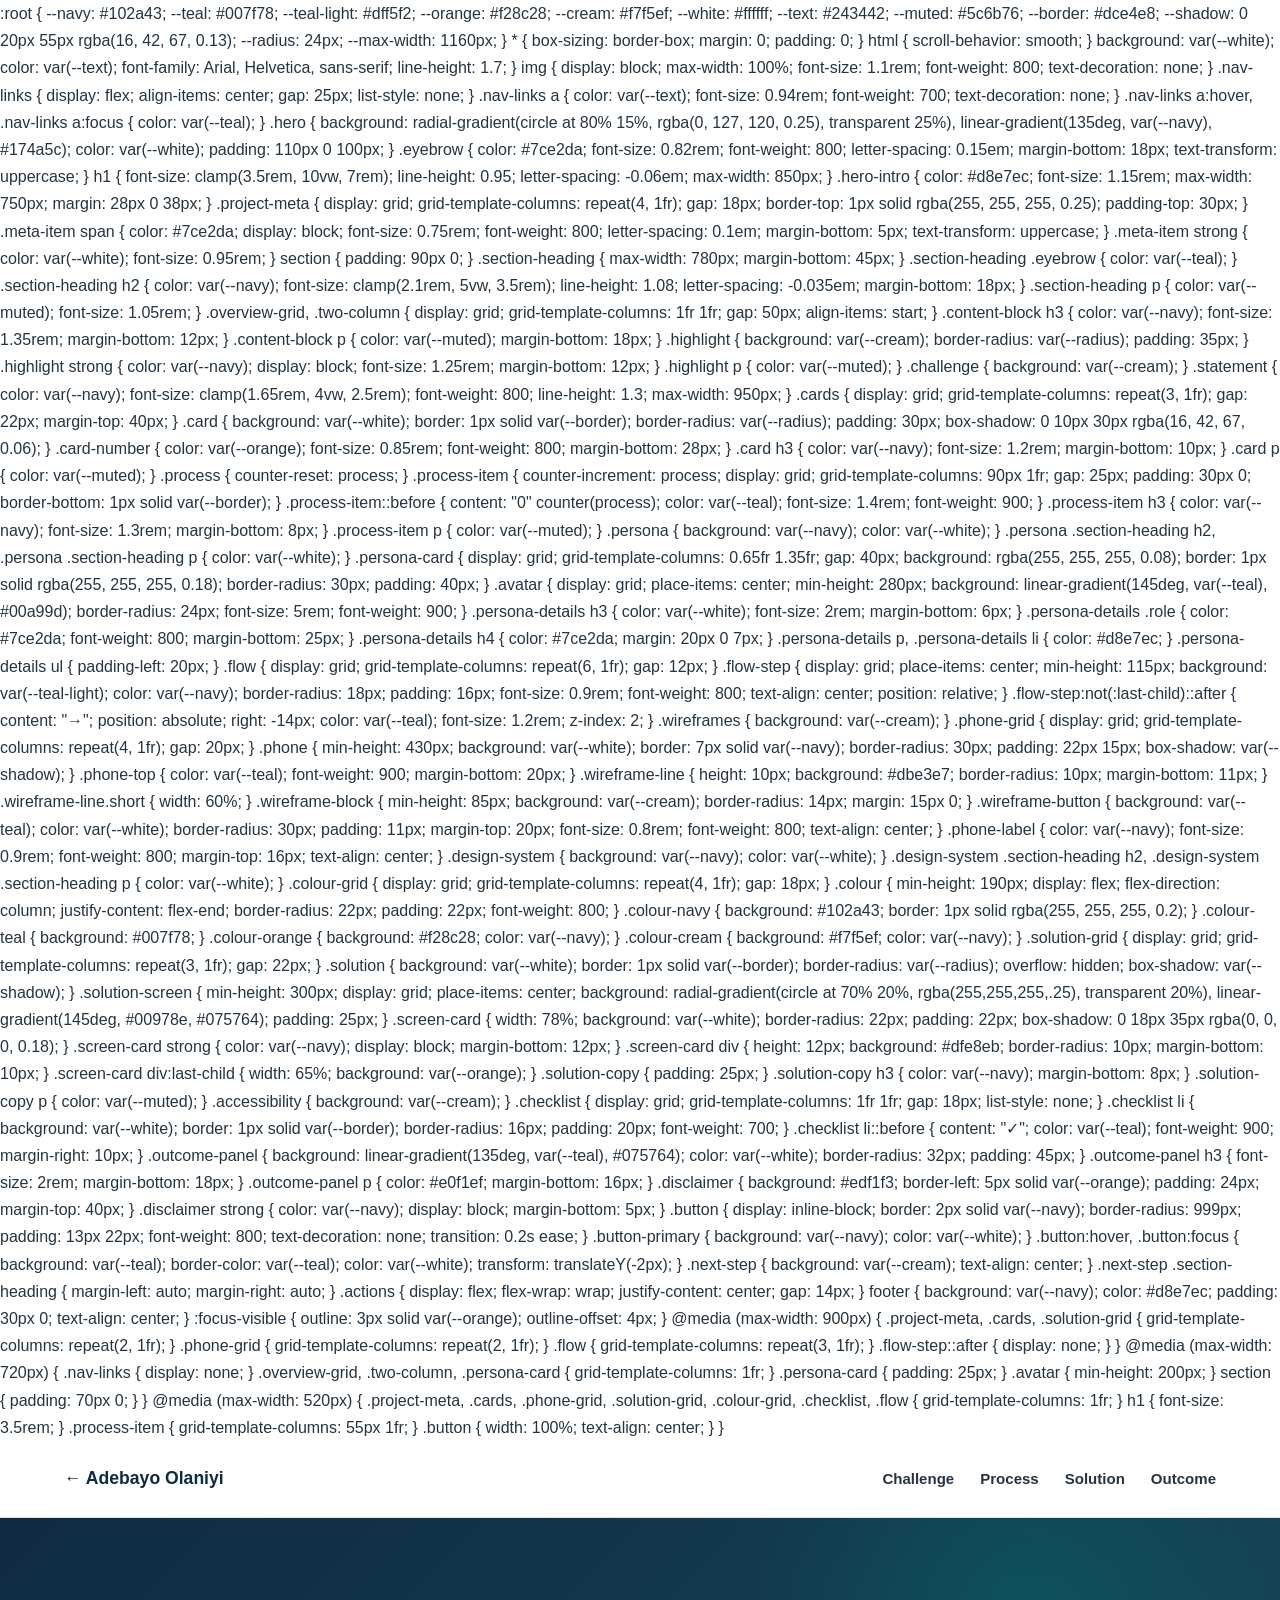
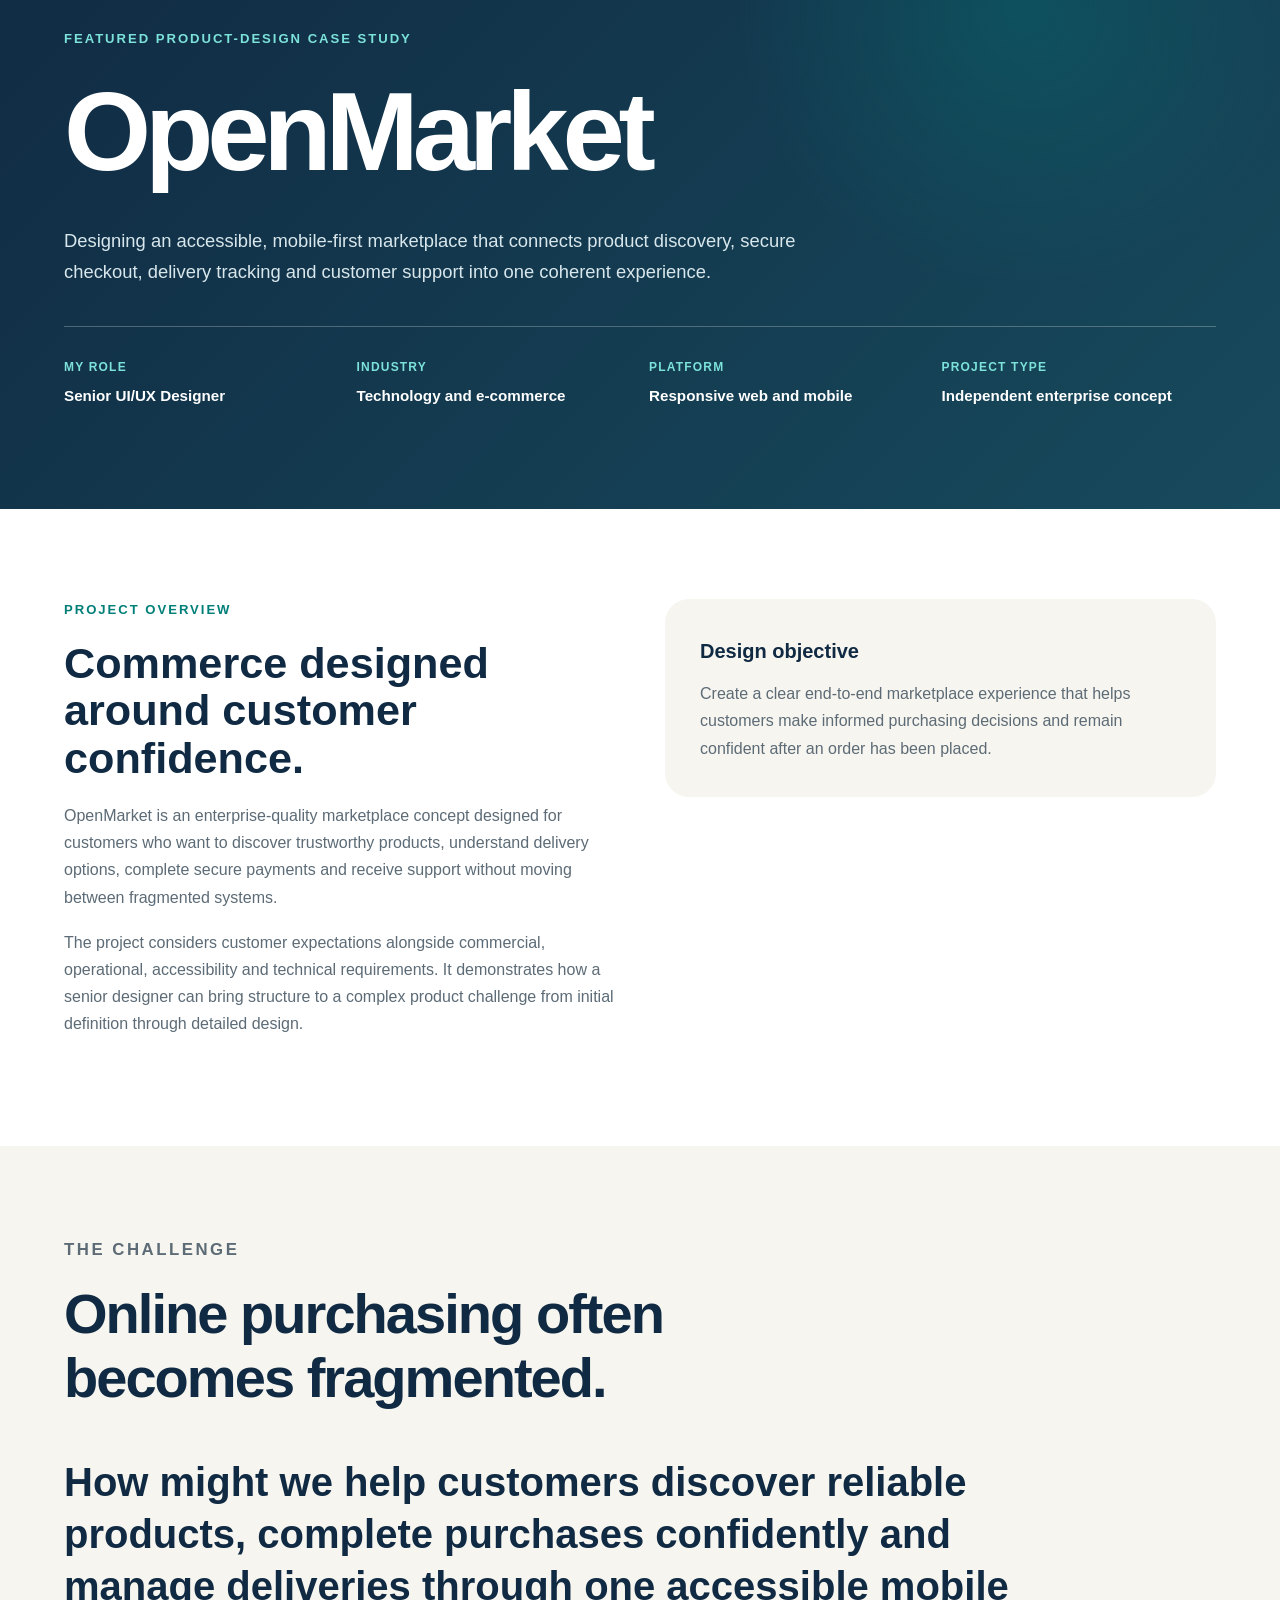
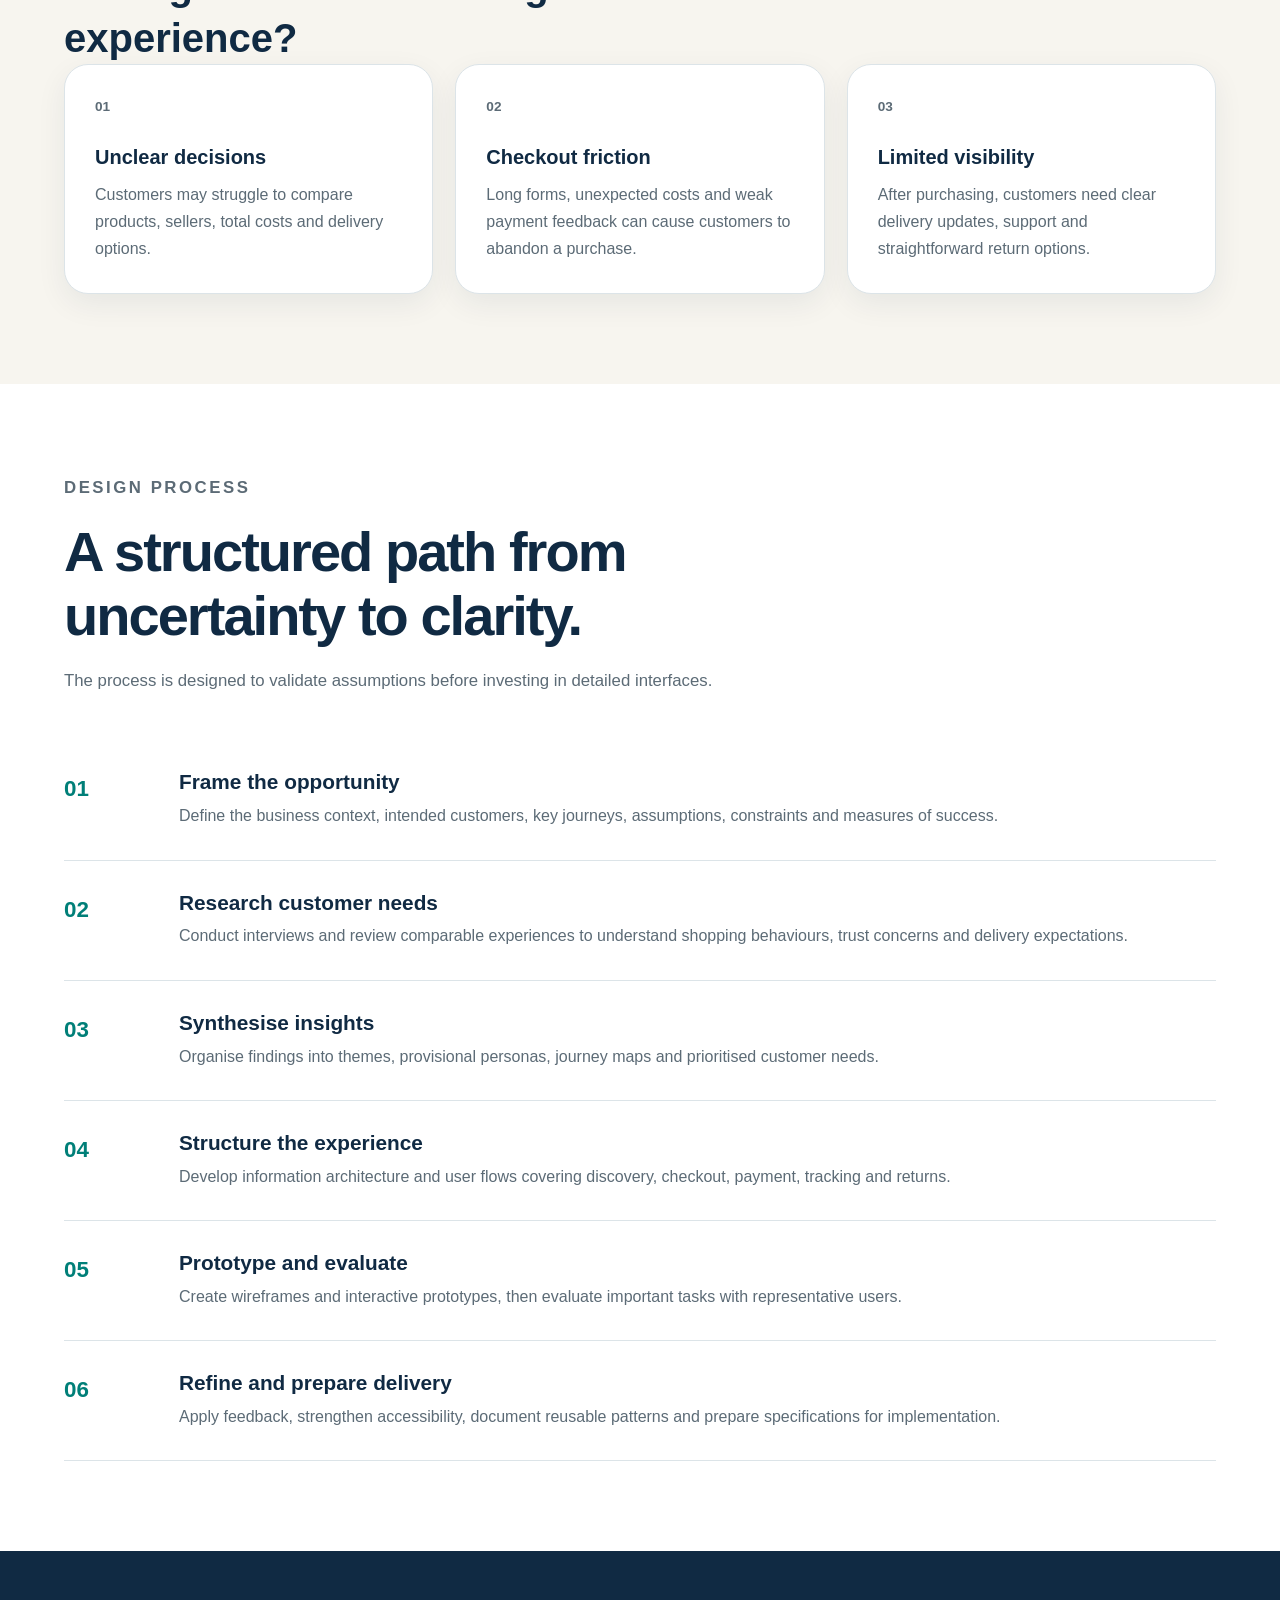
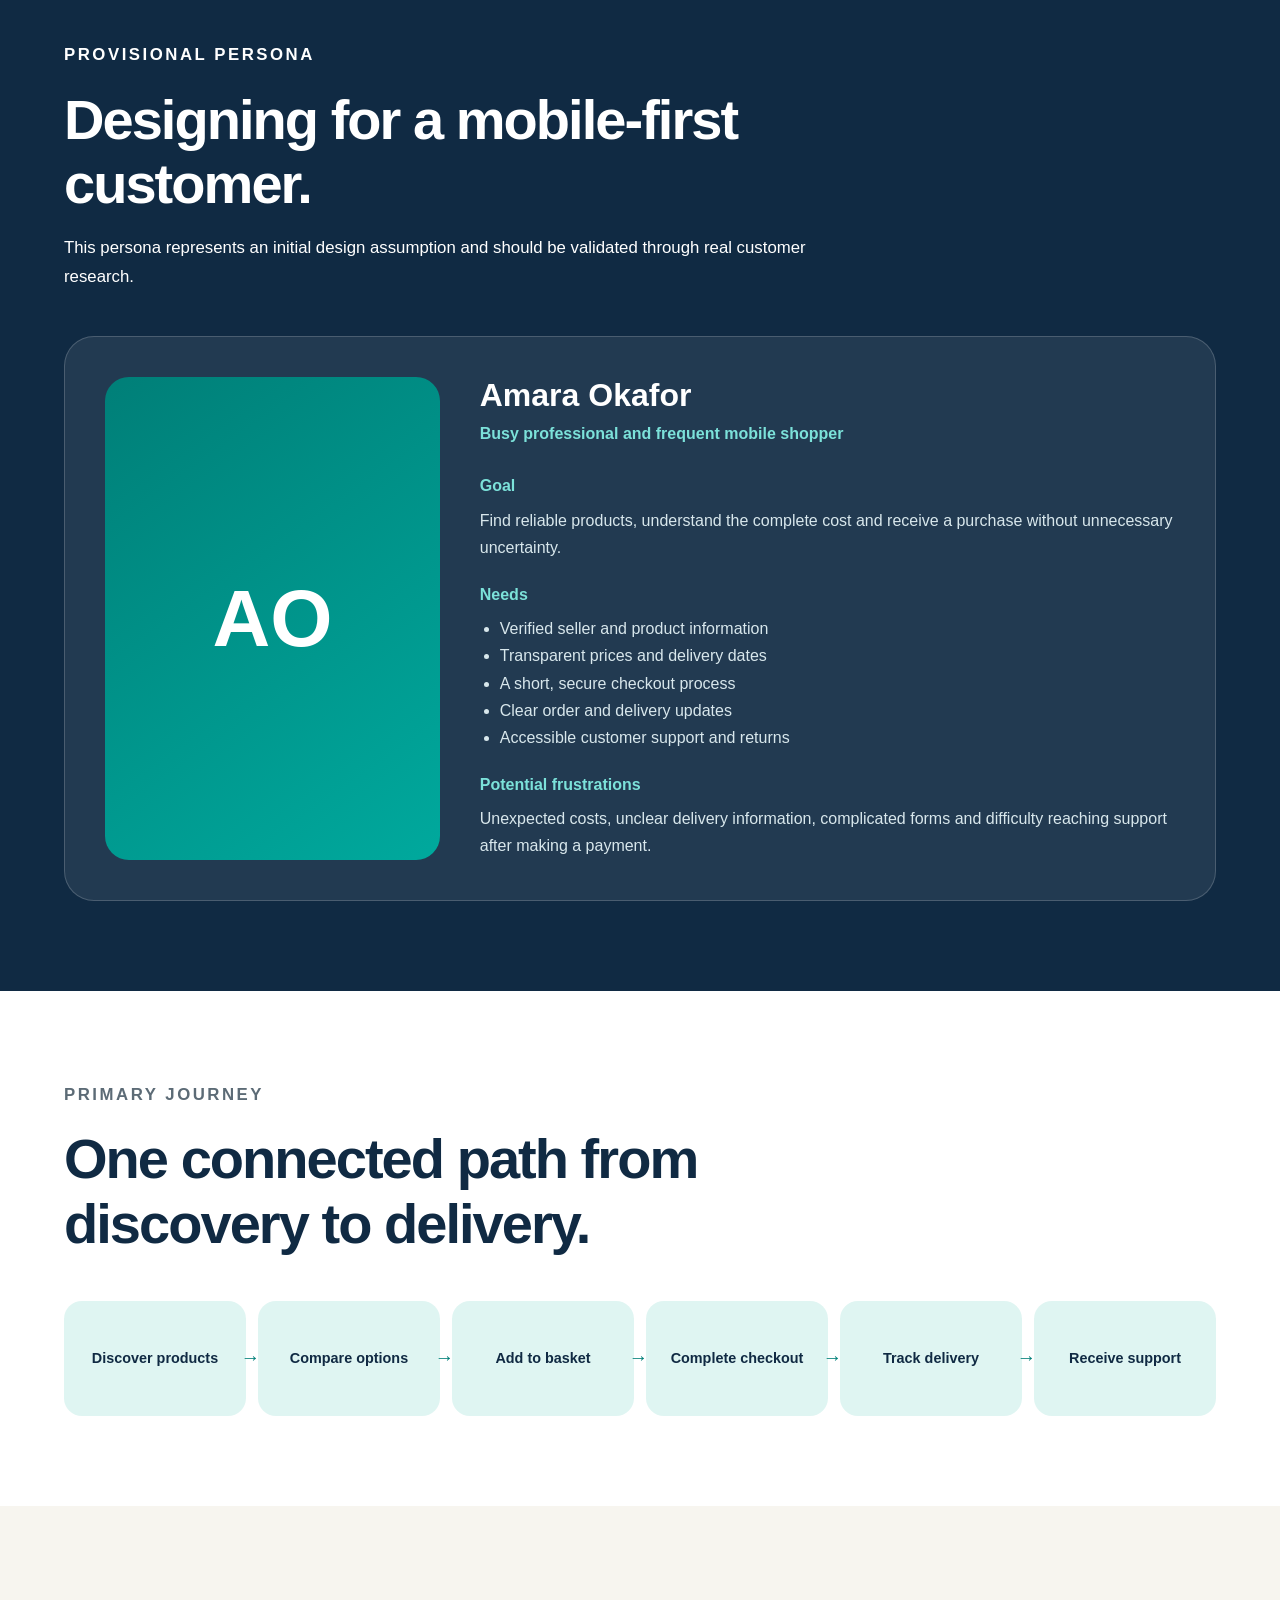
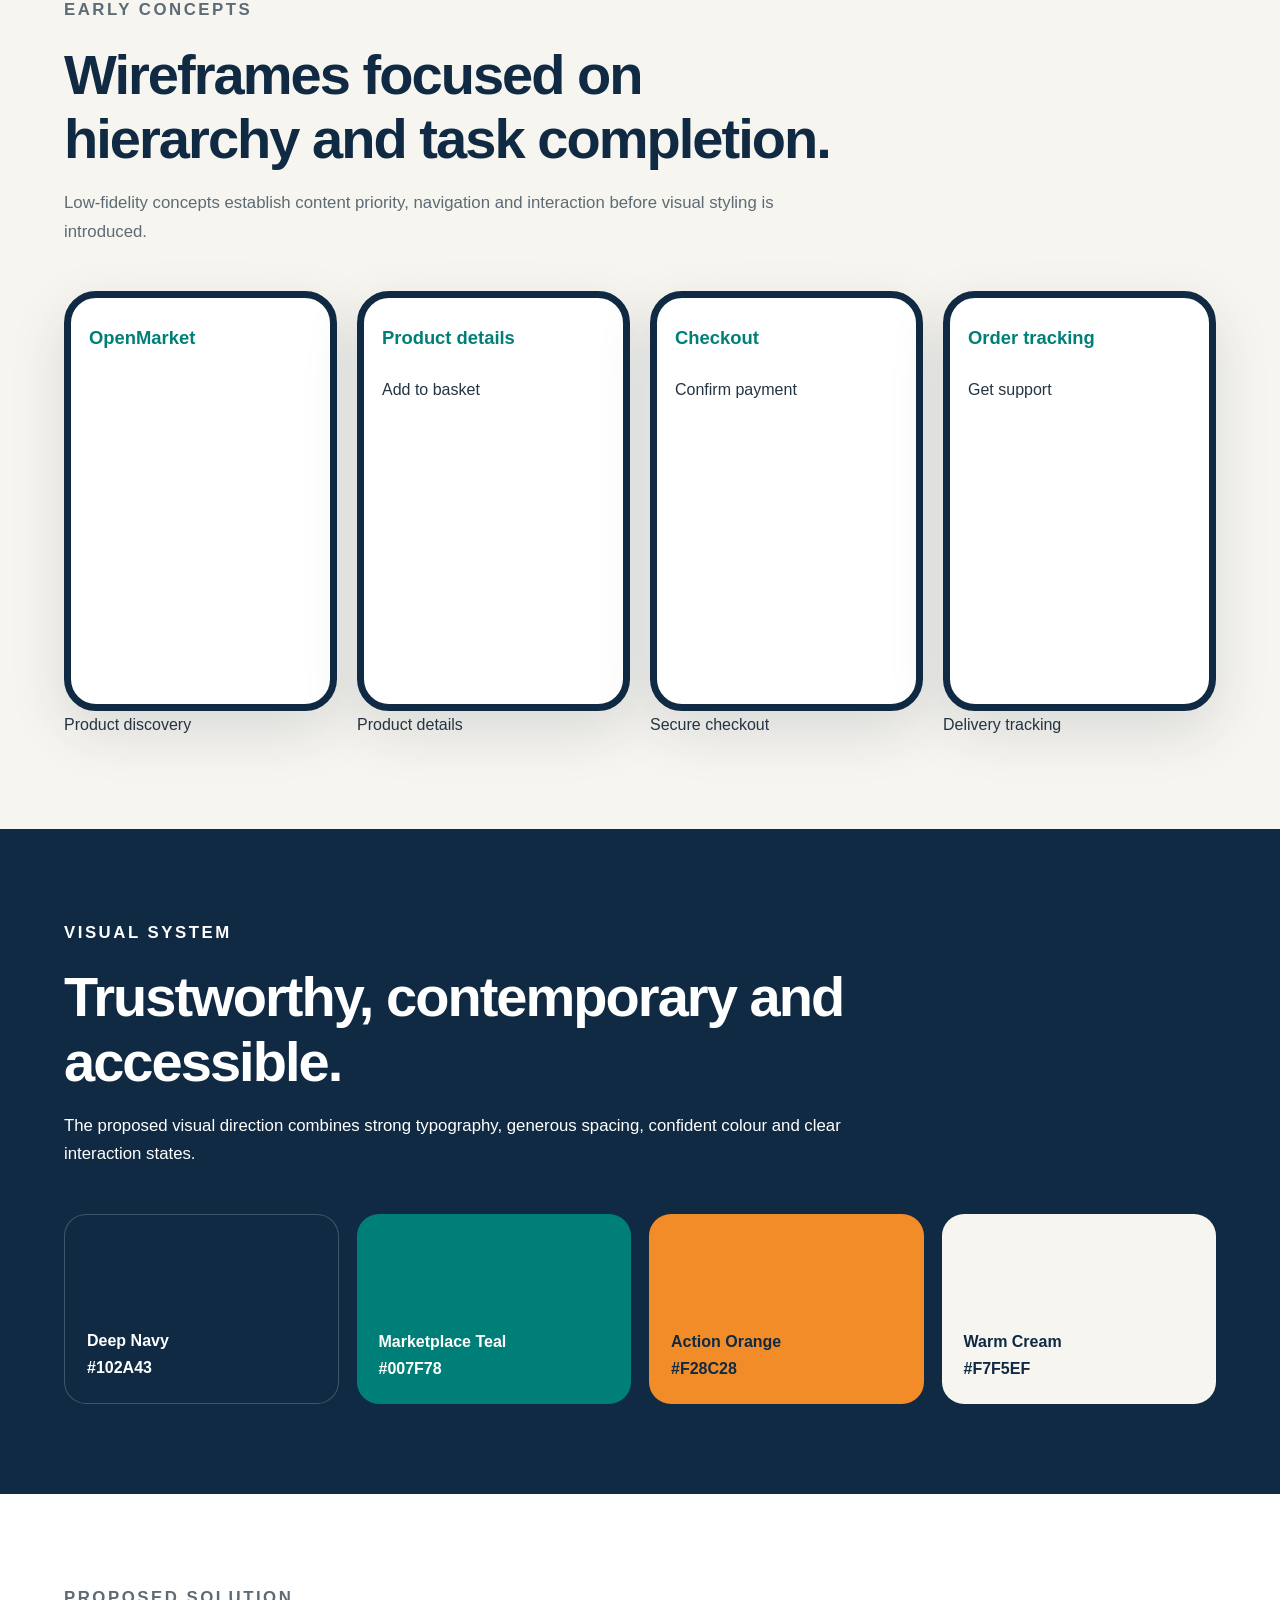
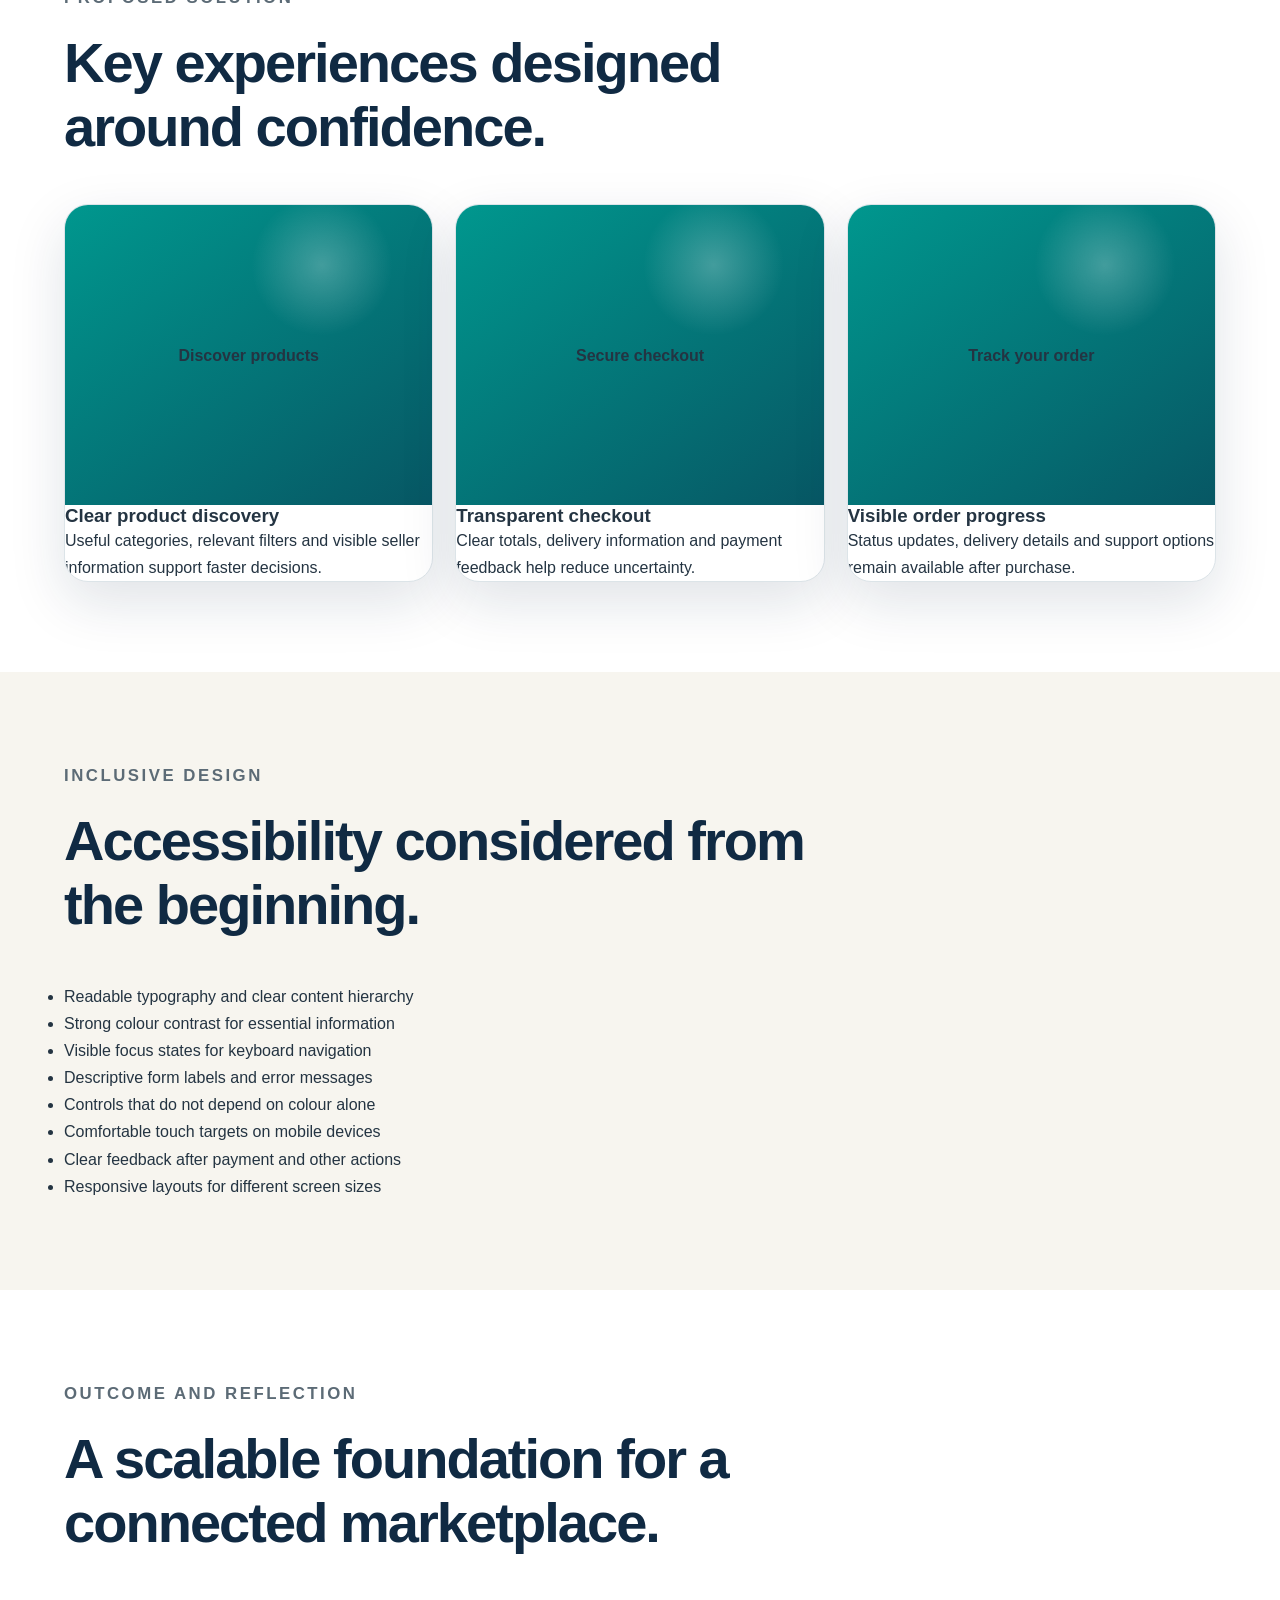
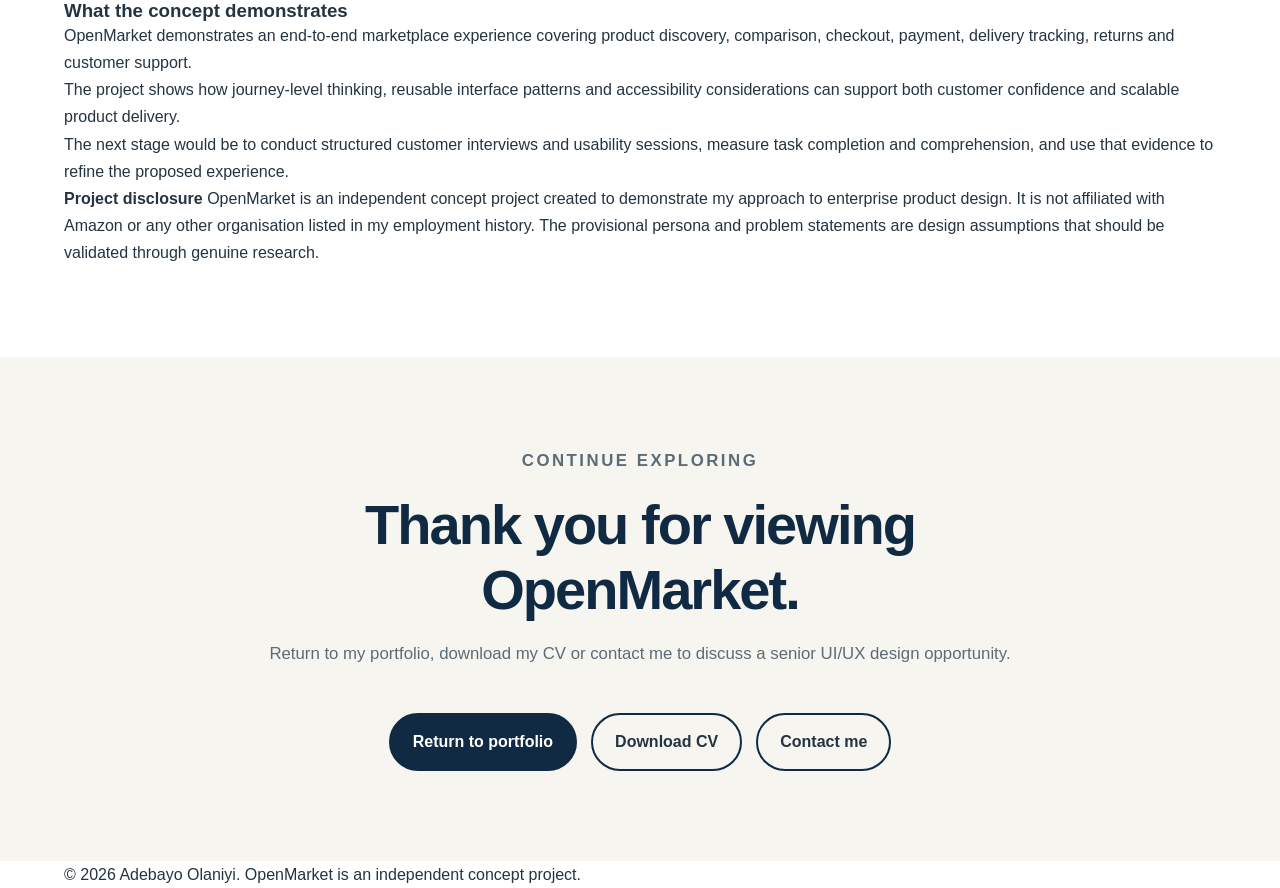
==== commit e94cc311: "Update openmarket.html" ====
--- a/openmarket.html
+++ b/openmarket.html
@@ -12,8 +12,8 @@
 
   <title>OpenMarket Case Study | Adebayo Olaniyi</title>
 
-  <style>
-    <link rel="stylesheet" href="style.css"
+     <link rel="stylesheet" href="style.css"
+        <style>
     :root {
       --navy: #102a43;
       --teal: #007f78;
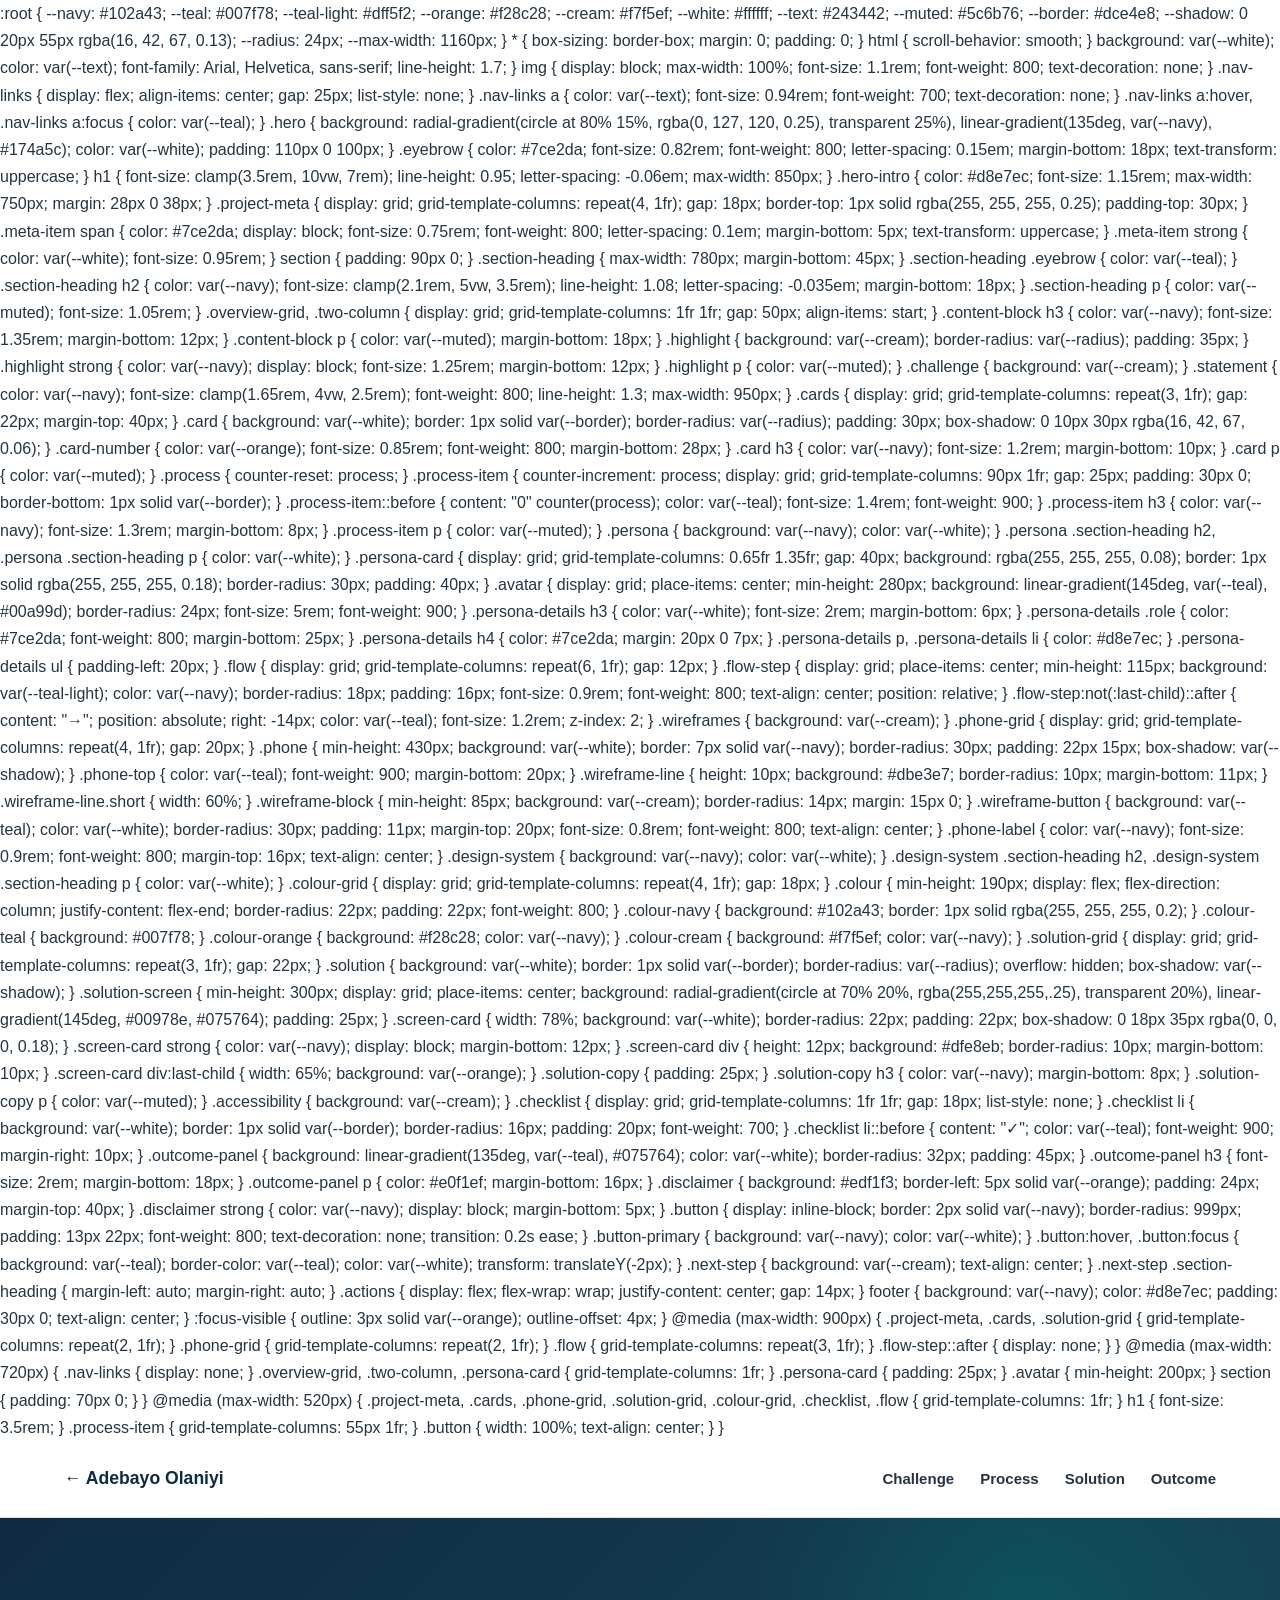
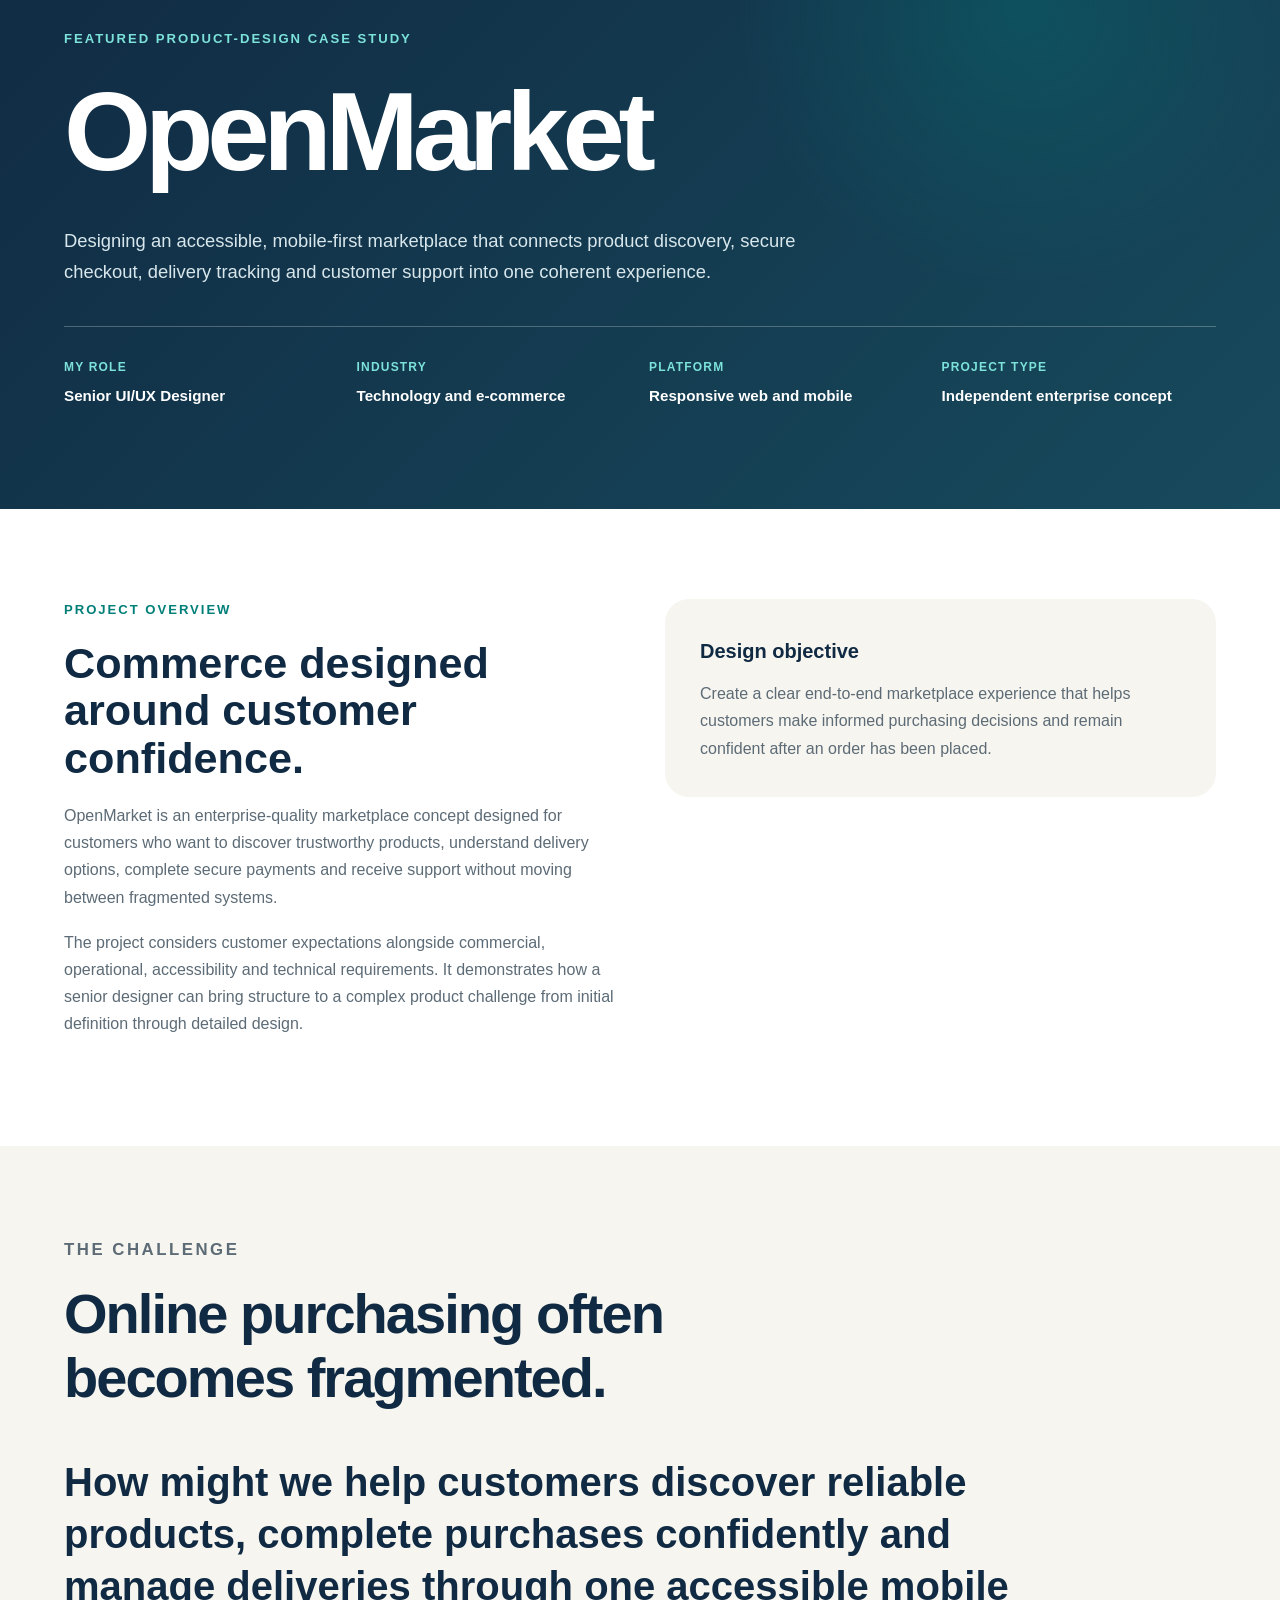
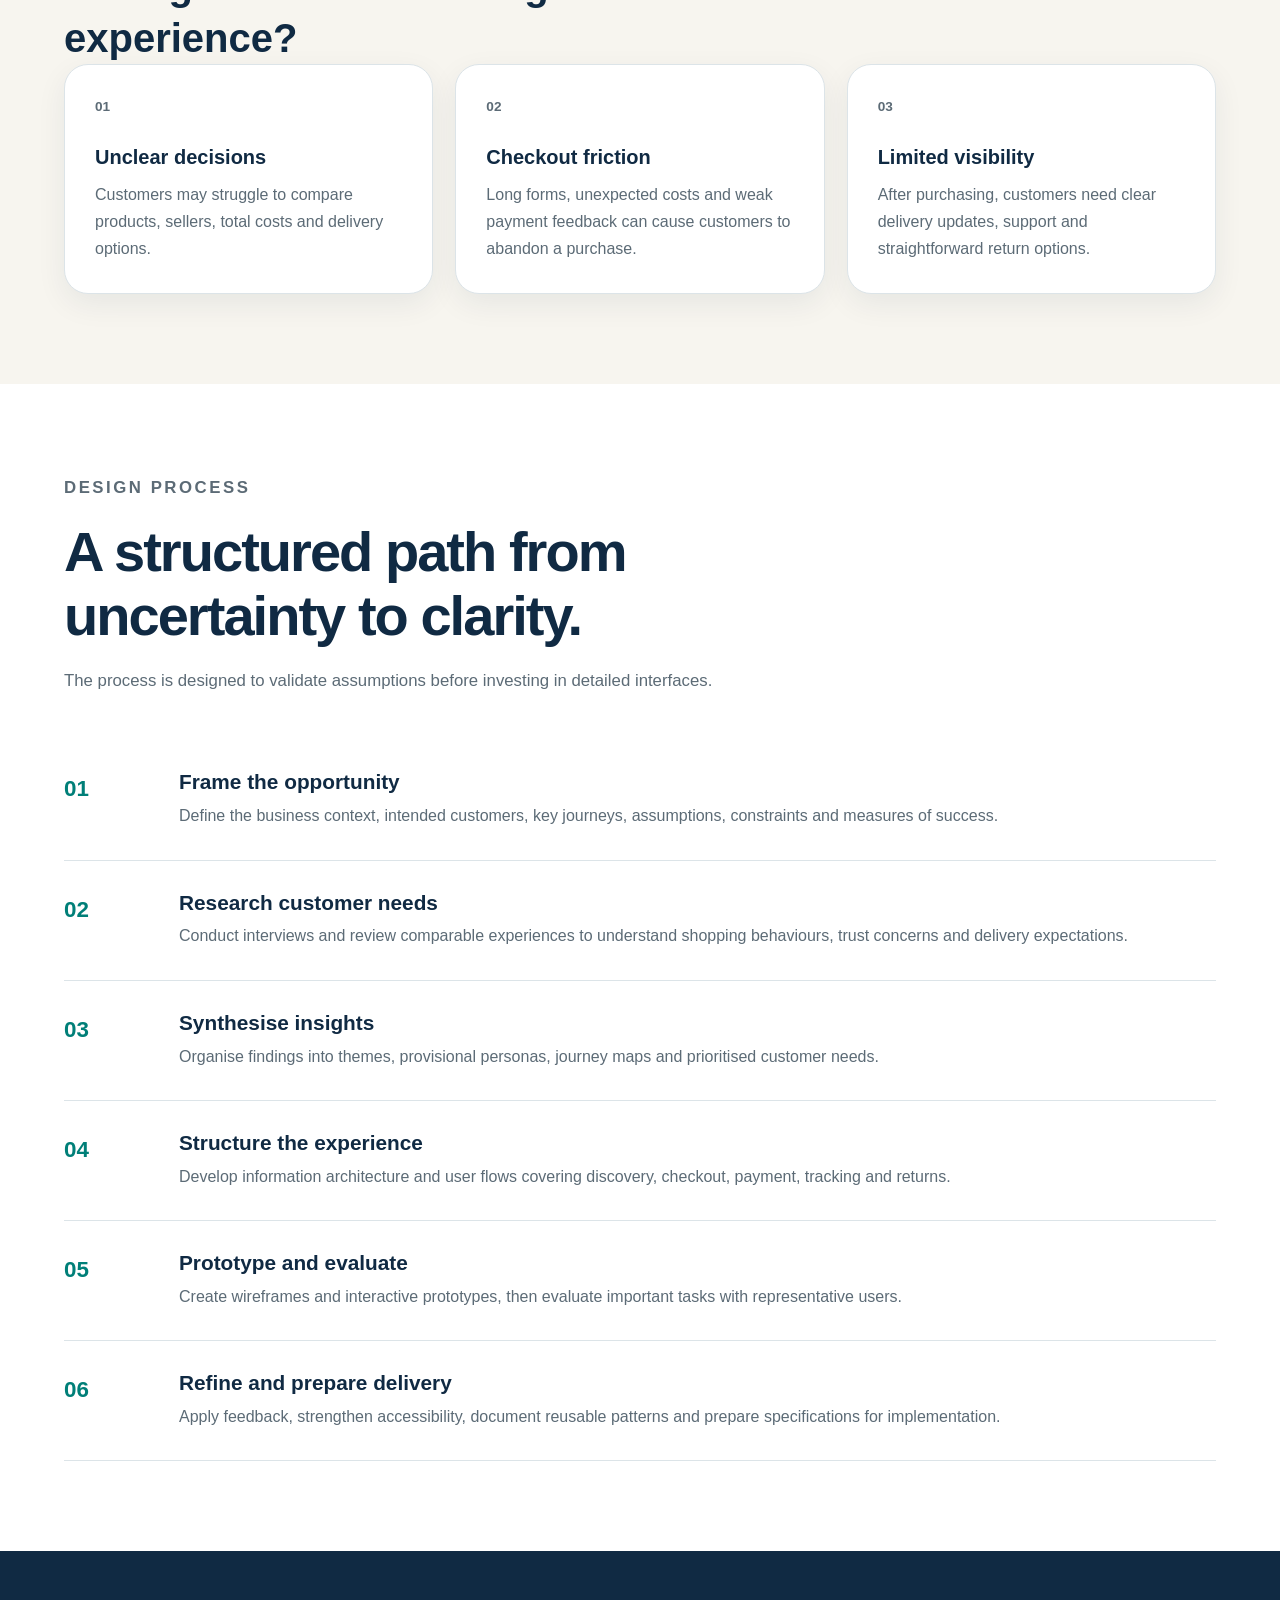
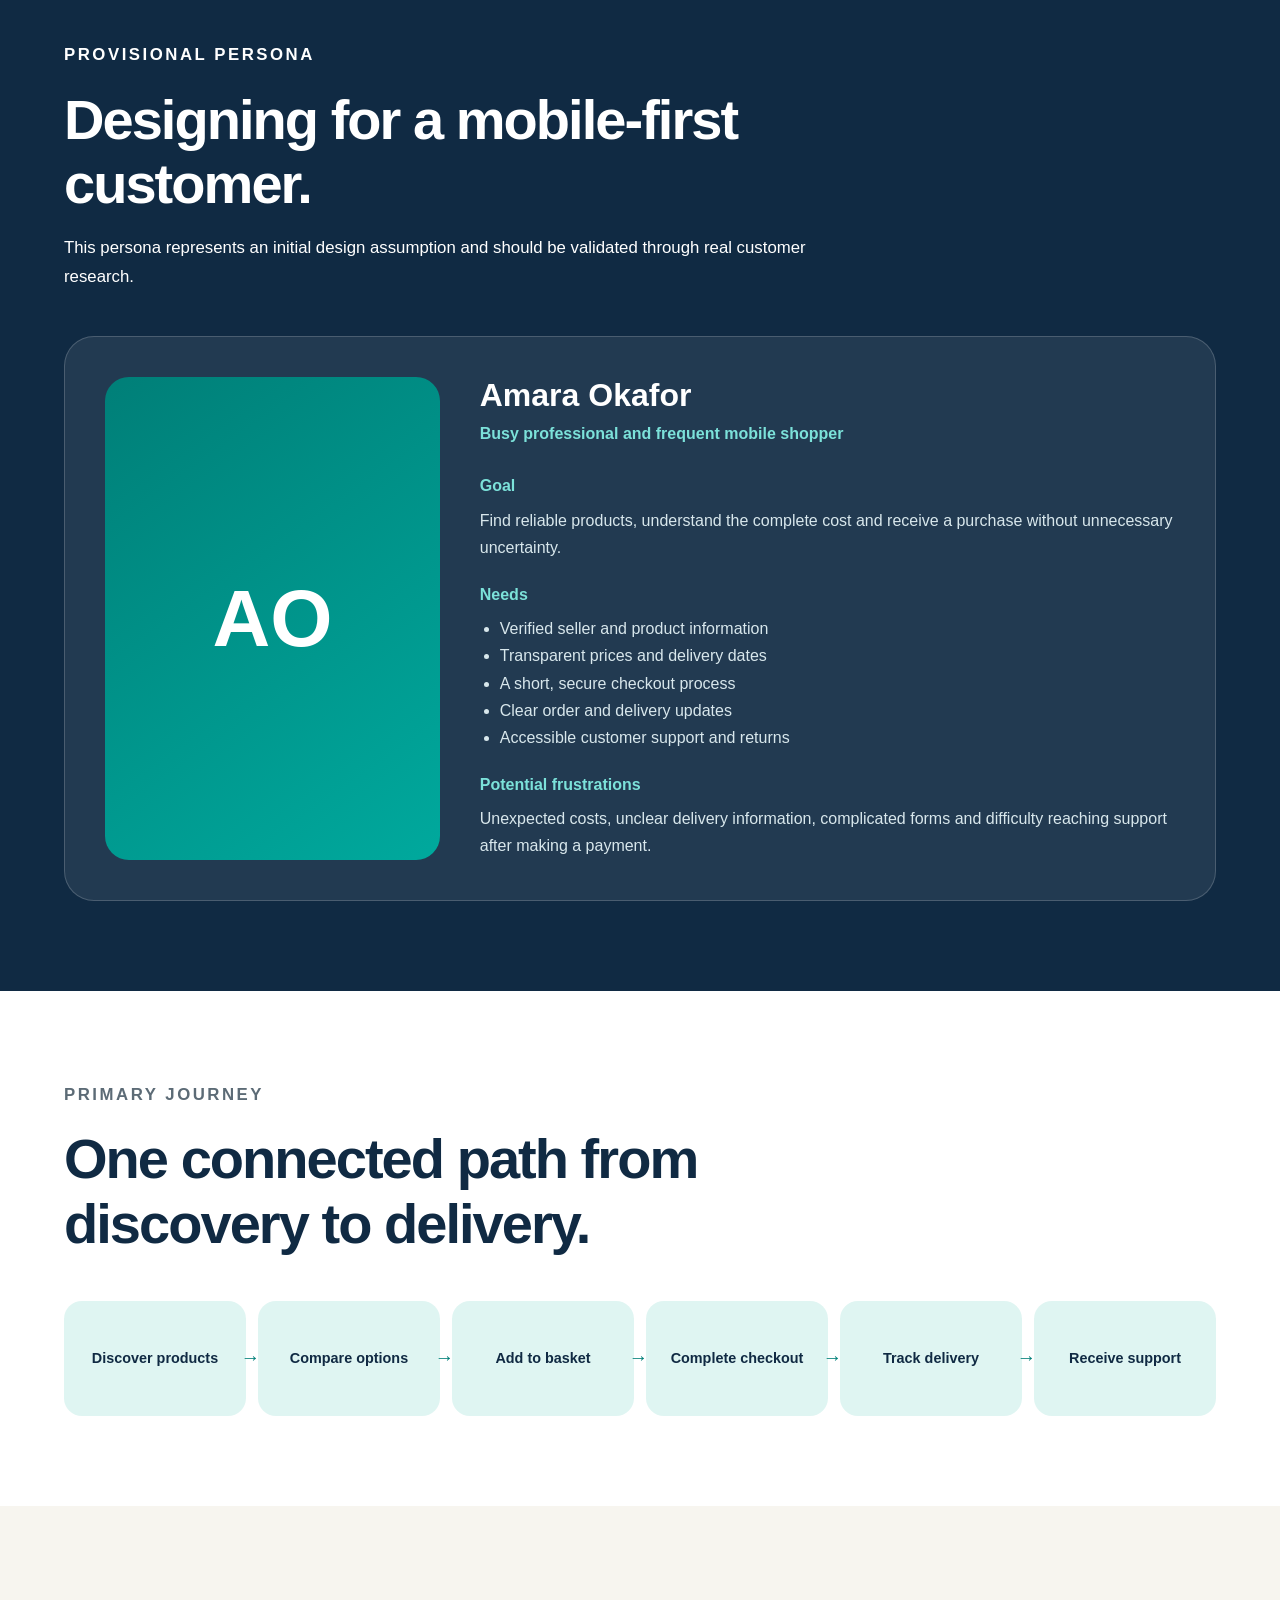
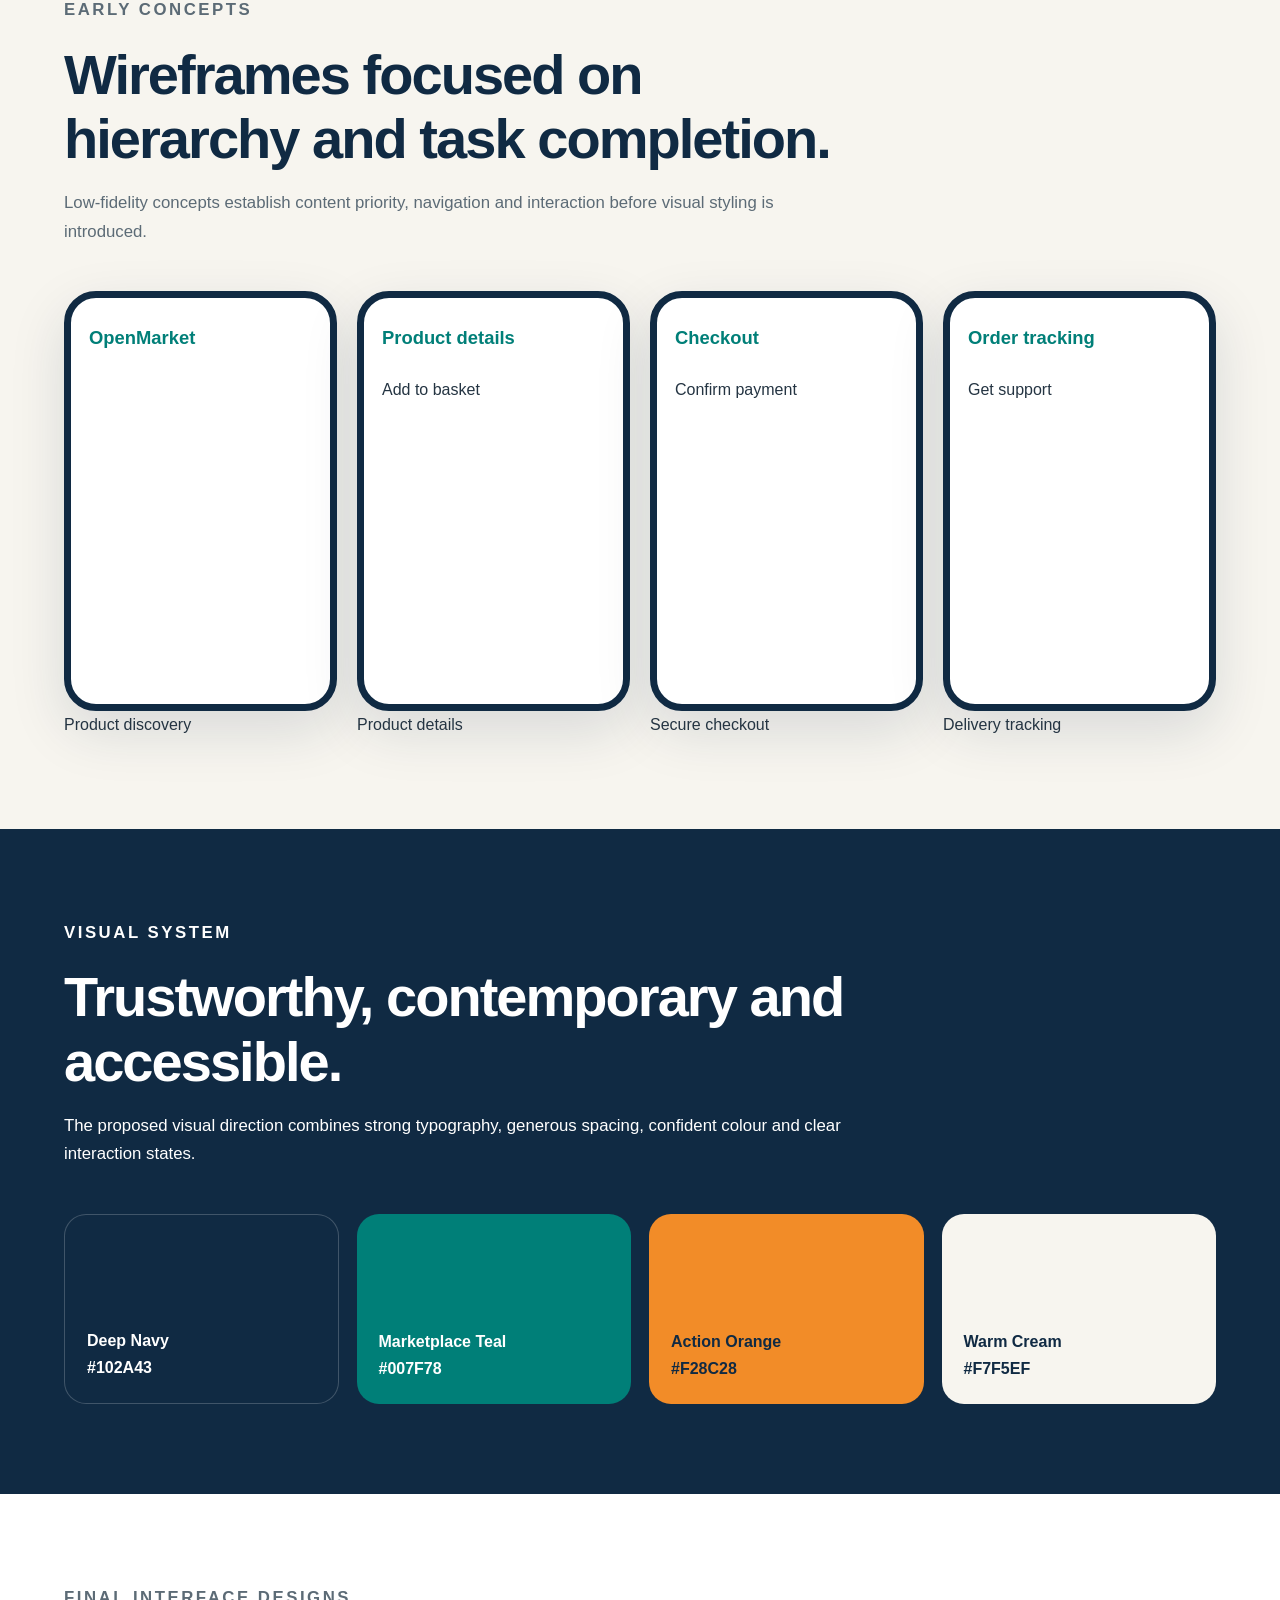
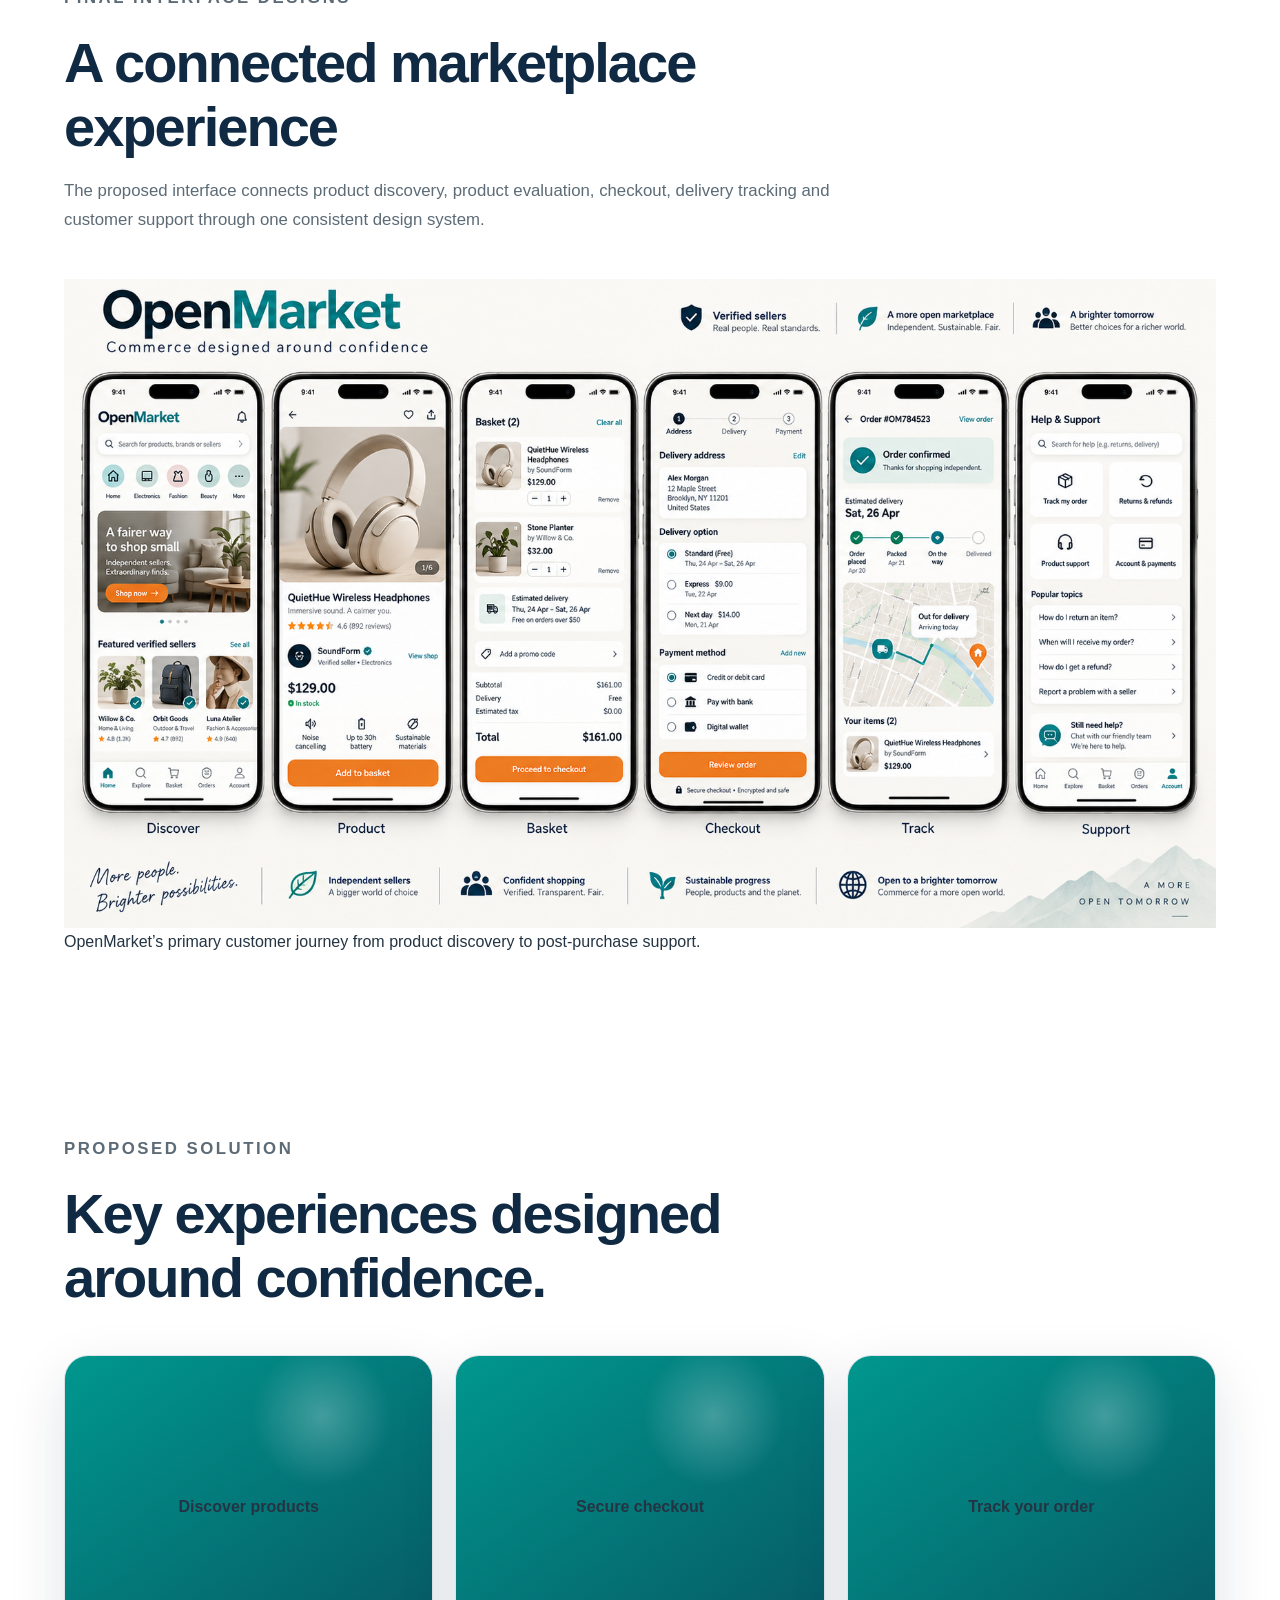
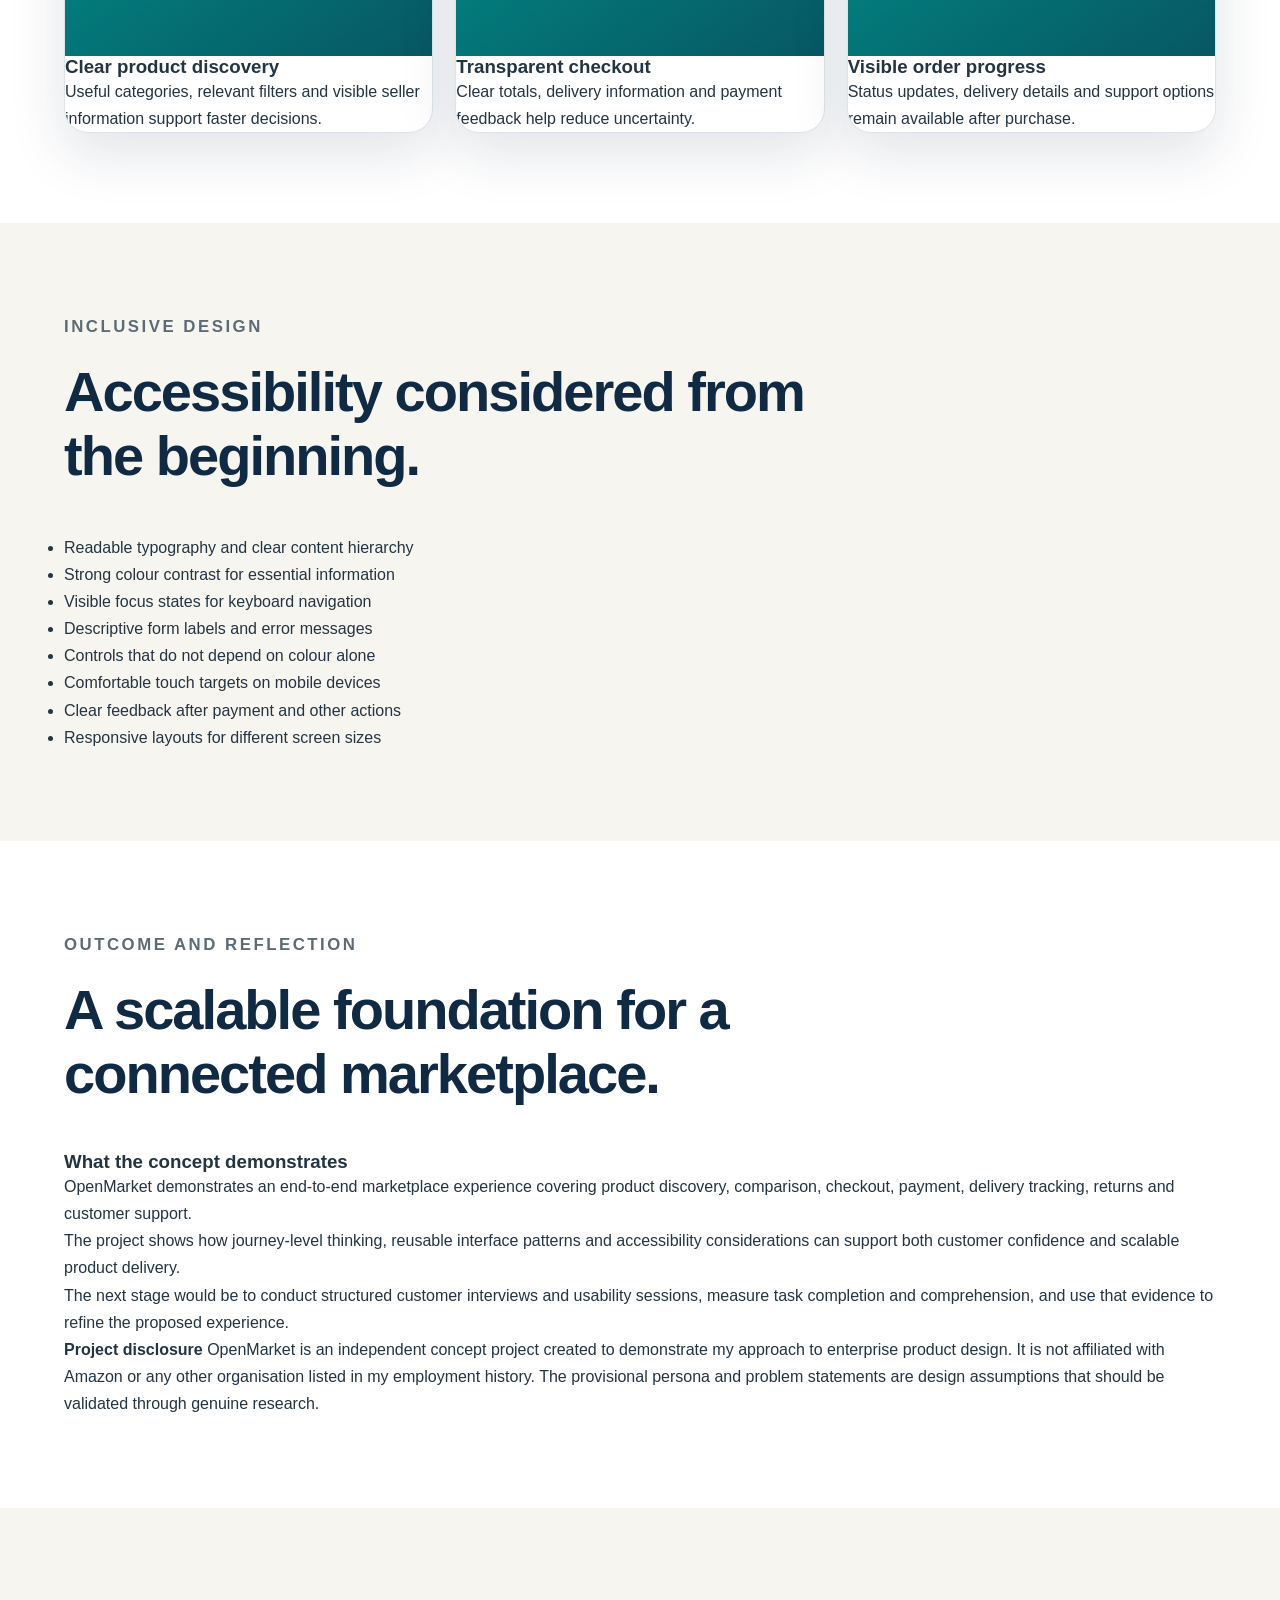
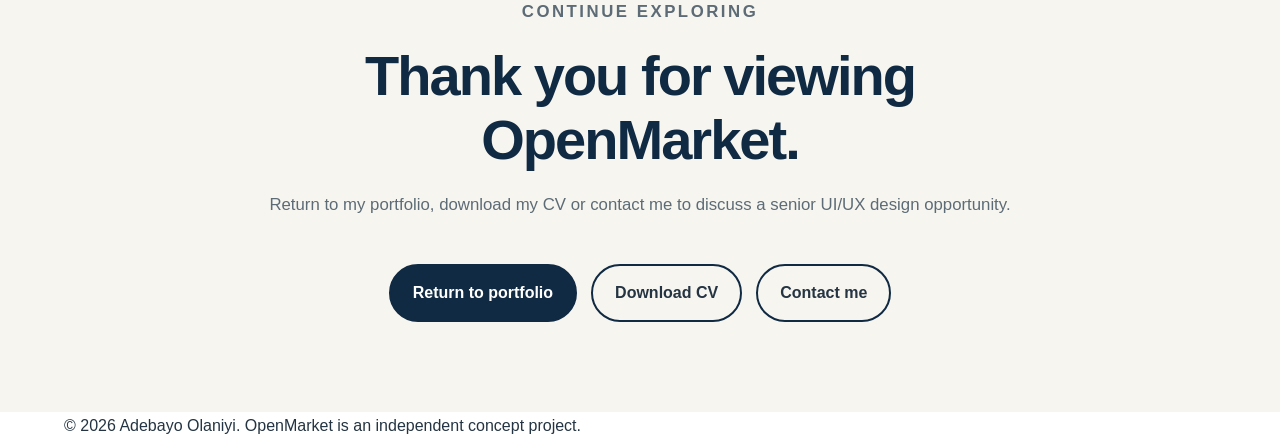
==== commit 860bf891: "Display OpenMarket interface designs" ====
--- a/openmarket.html
+++ b/openmarket.html
@@ -1064,7 +1064,35 @@
         </div>
       </div>
     </section>
-
+<section aria-labelledby="openmarket-designs-title">
+  <div class="container">
+    <div class="section-heading">
+      <p class="eyebrow">Final interface designs</p>
+
+      <h2 id="openmarket-designs-title">
+        A connected marketplace experience
+      </h2>
+
+      <p>
+        The proposed interface connects product discovery, product evaluation,
+        checkout, delivery tracking and customer support through one consistent
+        design system.
+      </p>
+    </div>
+
+    <figure class="case-study-image">
+      <img
+        src="openmarket-screens.png"
+        alt="Six OpenMarket mobile designs showing product discovery, product details, shopping basket, checkout, delivery tracking and customer support"
+      >
+
+      <figcaption>
+        OpenMarket’s primary customer journey from product discovery to
+        post-purchase support.
+      </figcaption>
+    </figure>
+  </div>
+</section>
     <section id="solution">
       <div class="container">
         <div class="section-heading">
--- a/style.css
+++ b/style.css
@@ -955,3 +955,5 @@
 
   <meta
     name="description"
+</> CSS
+   /* Interaction styles */
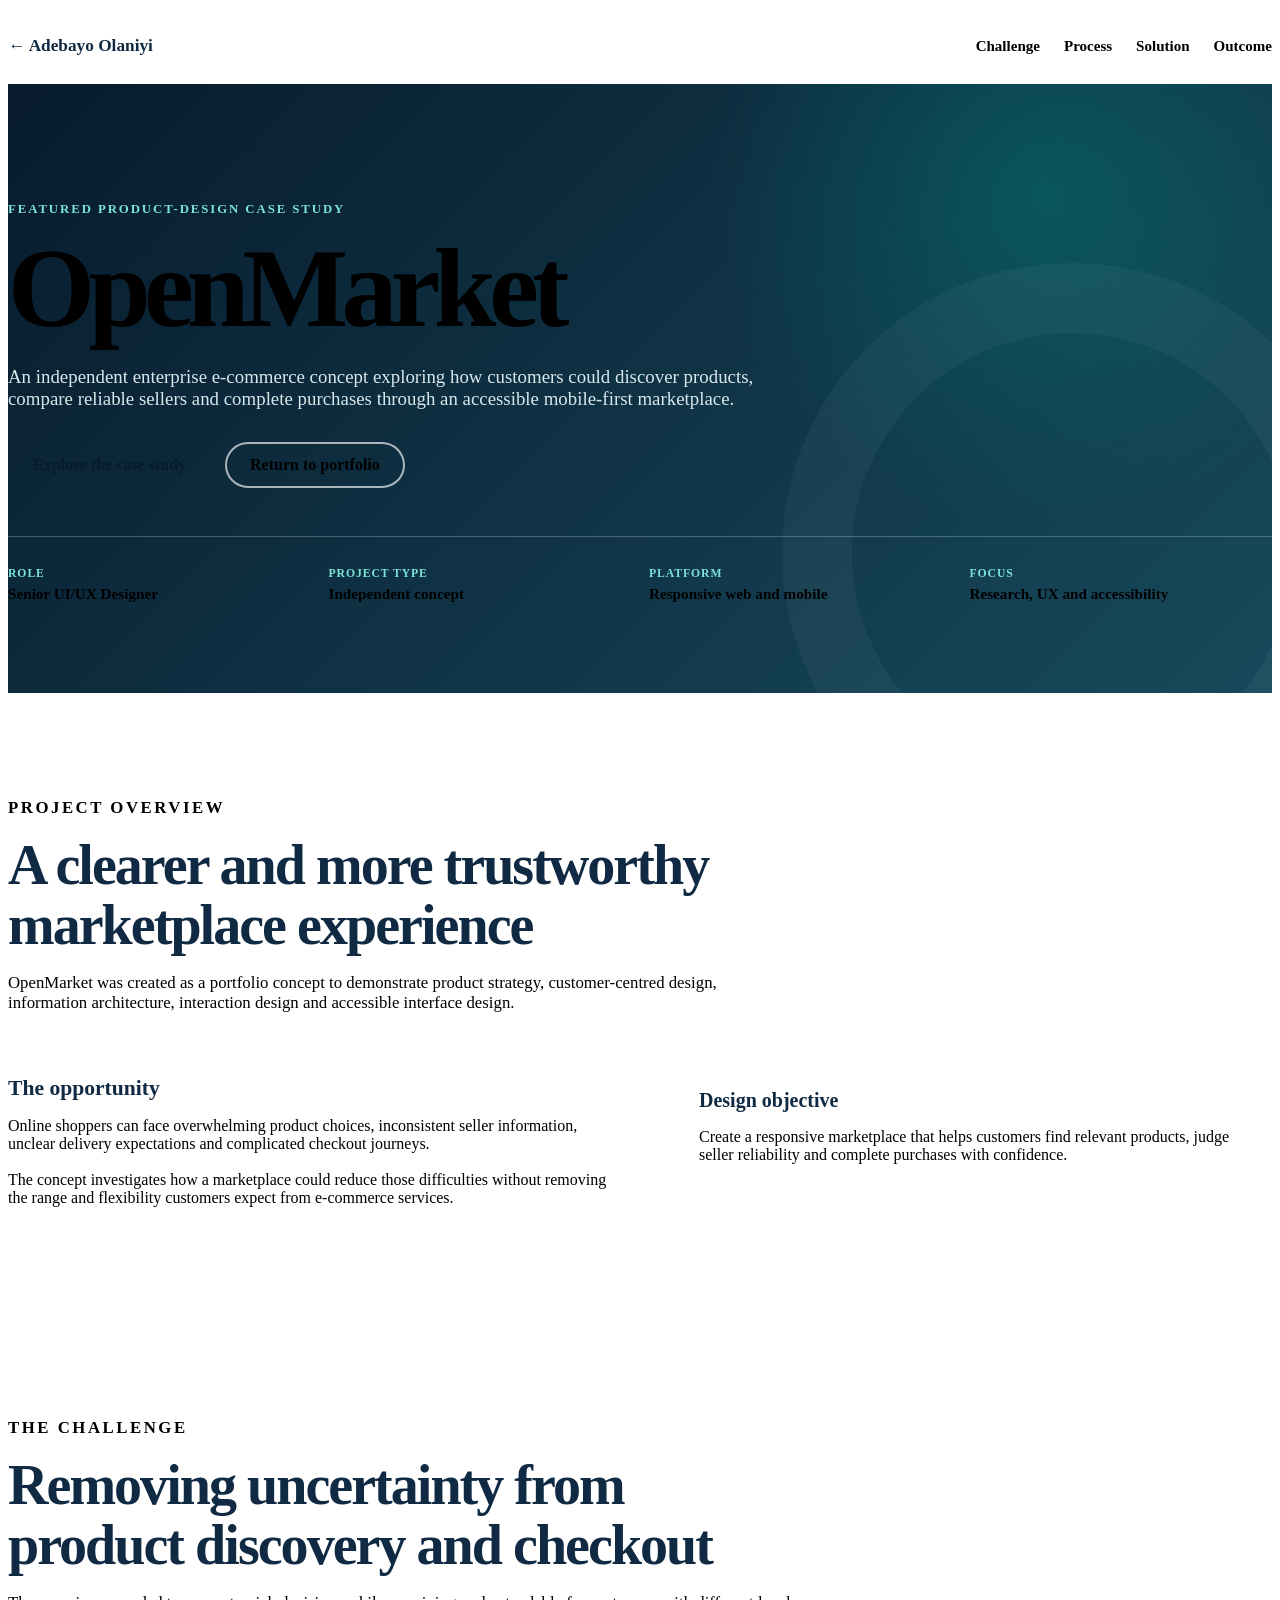
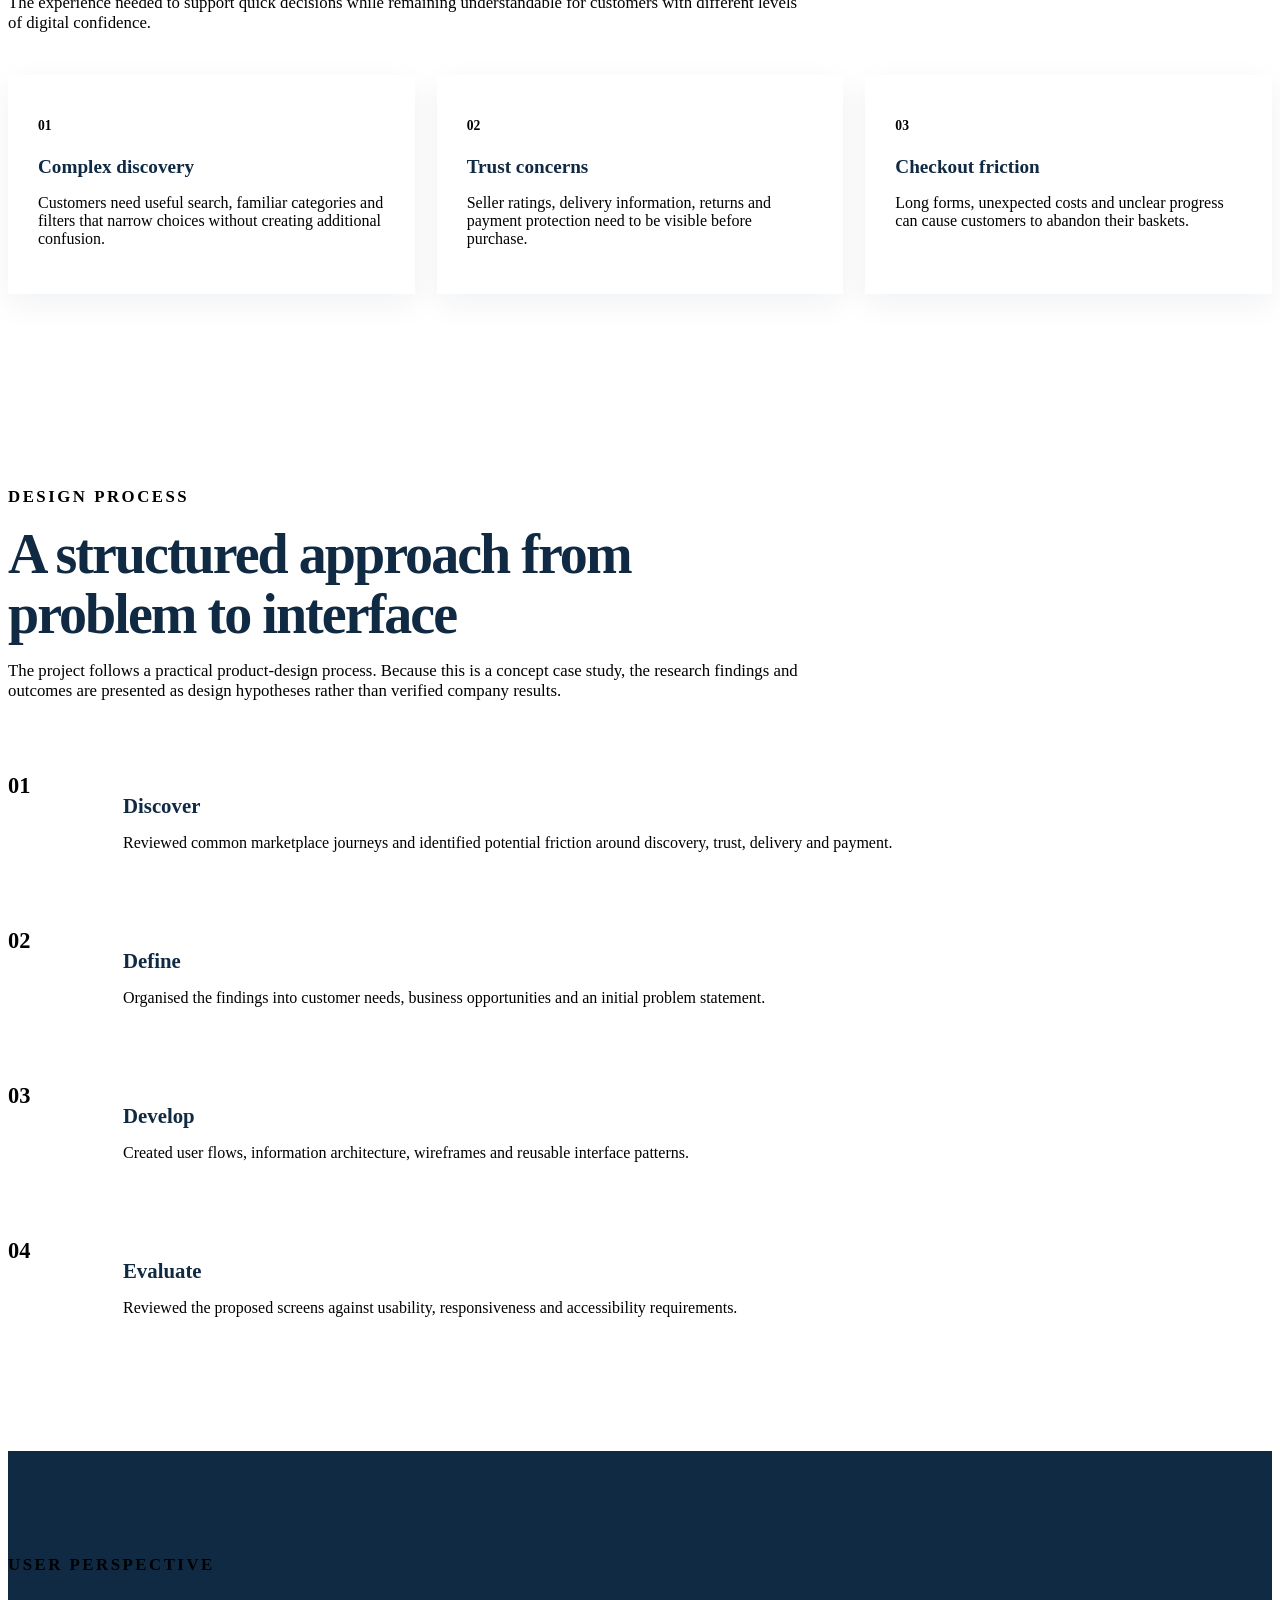
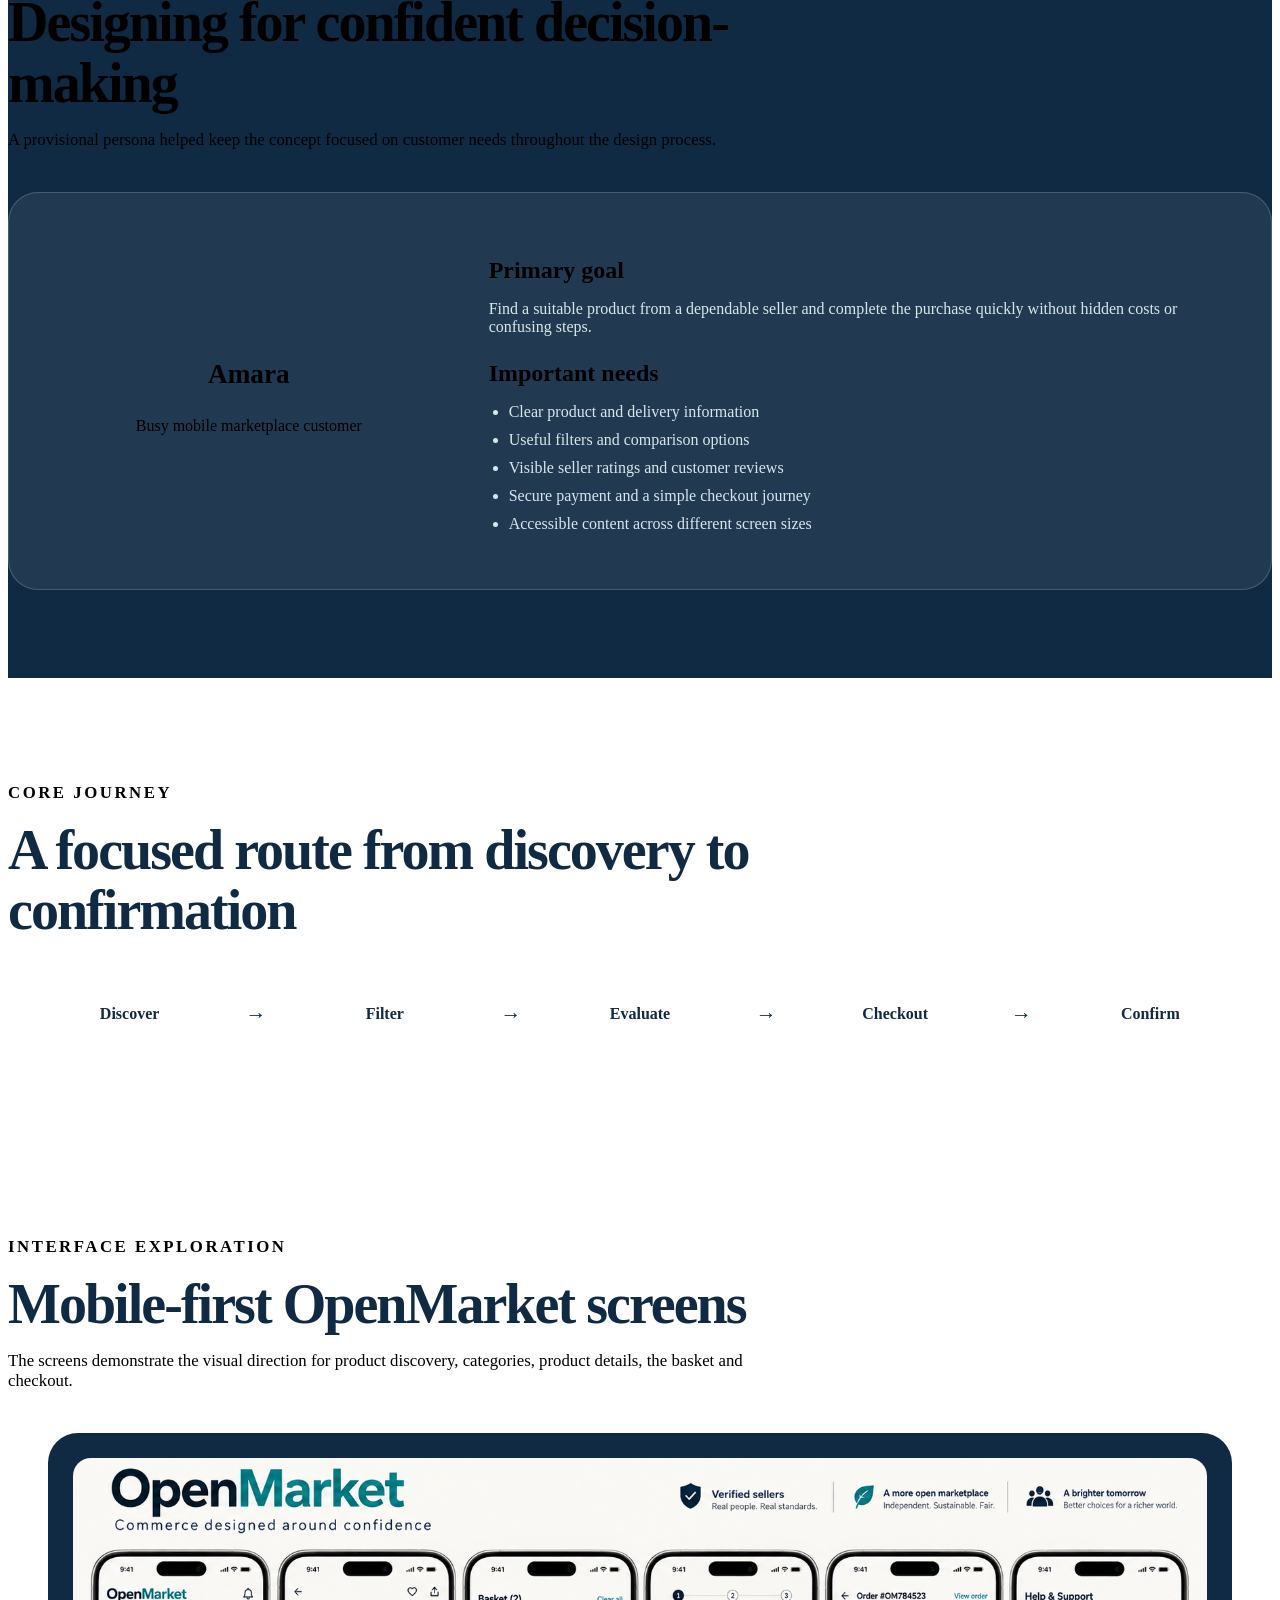
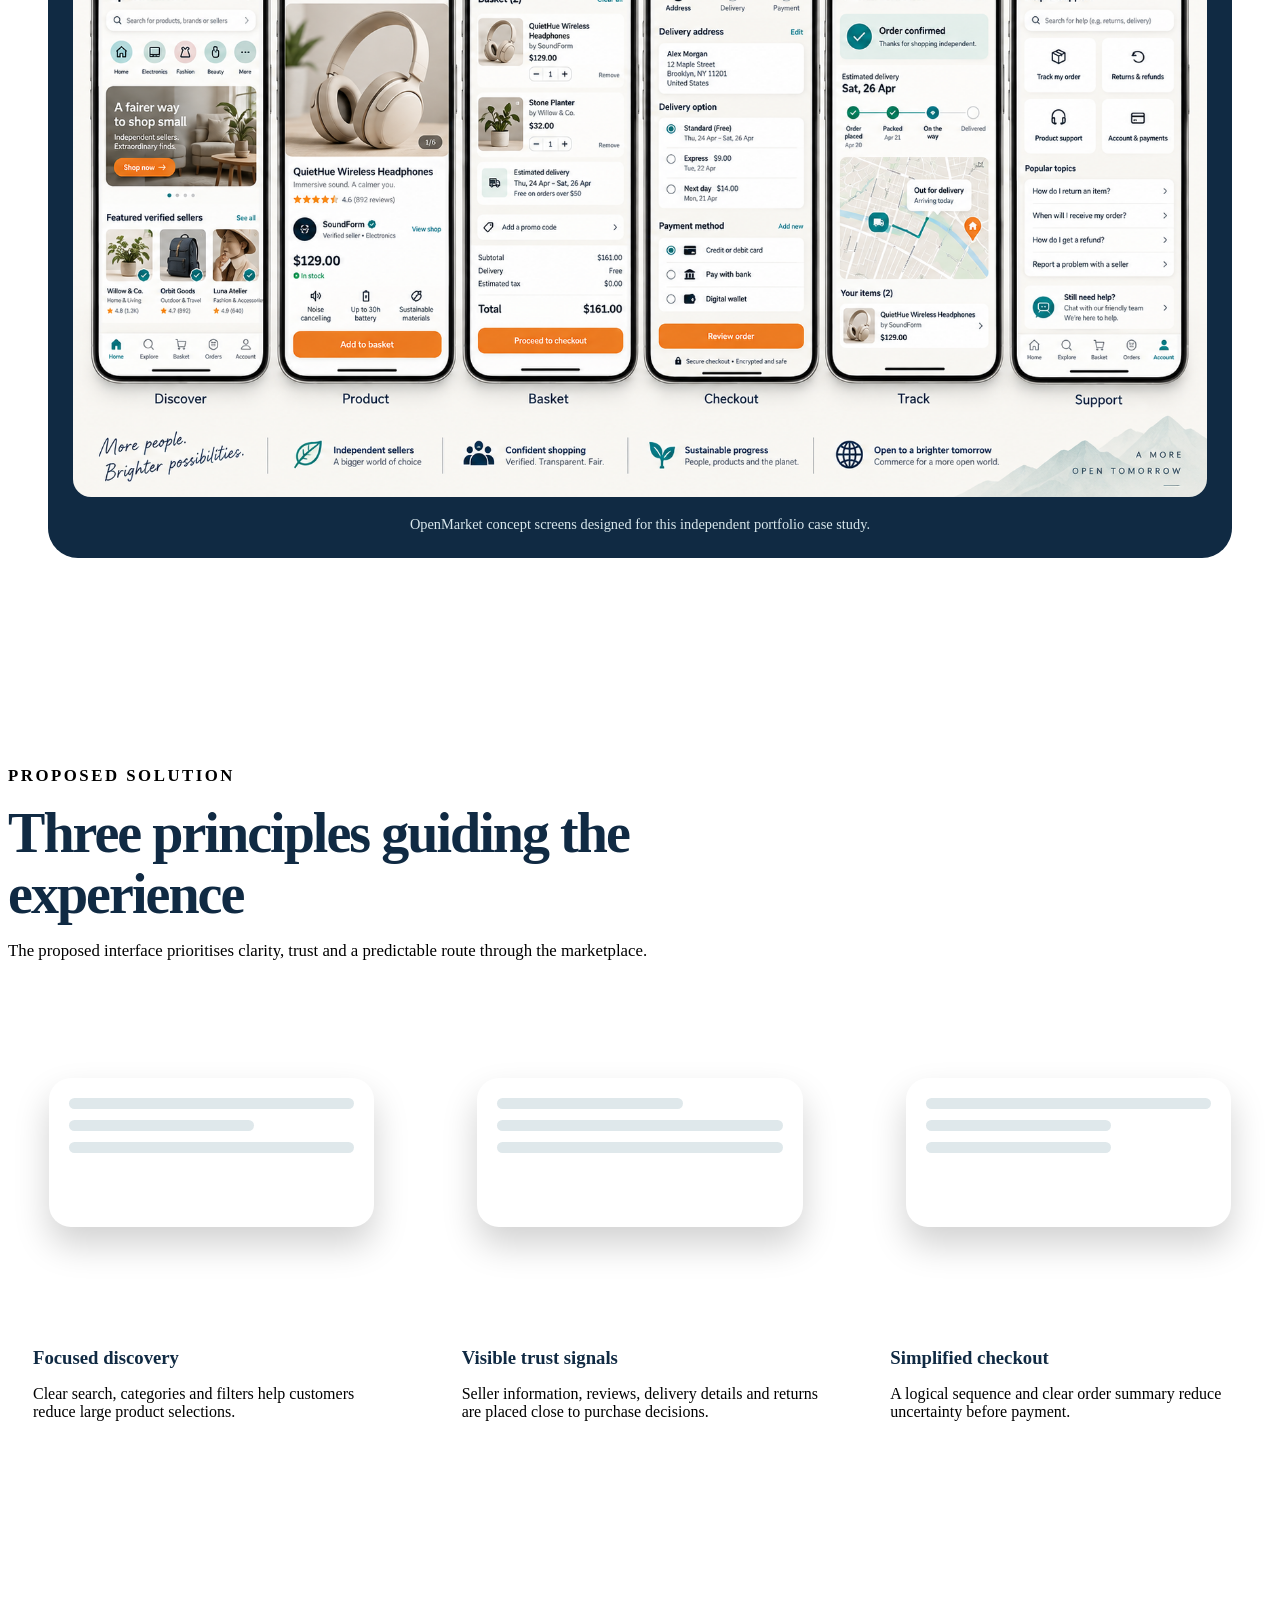
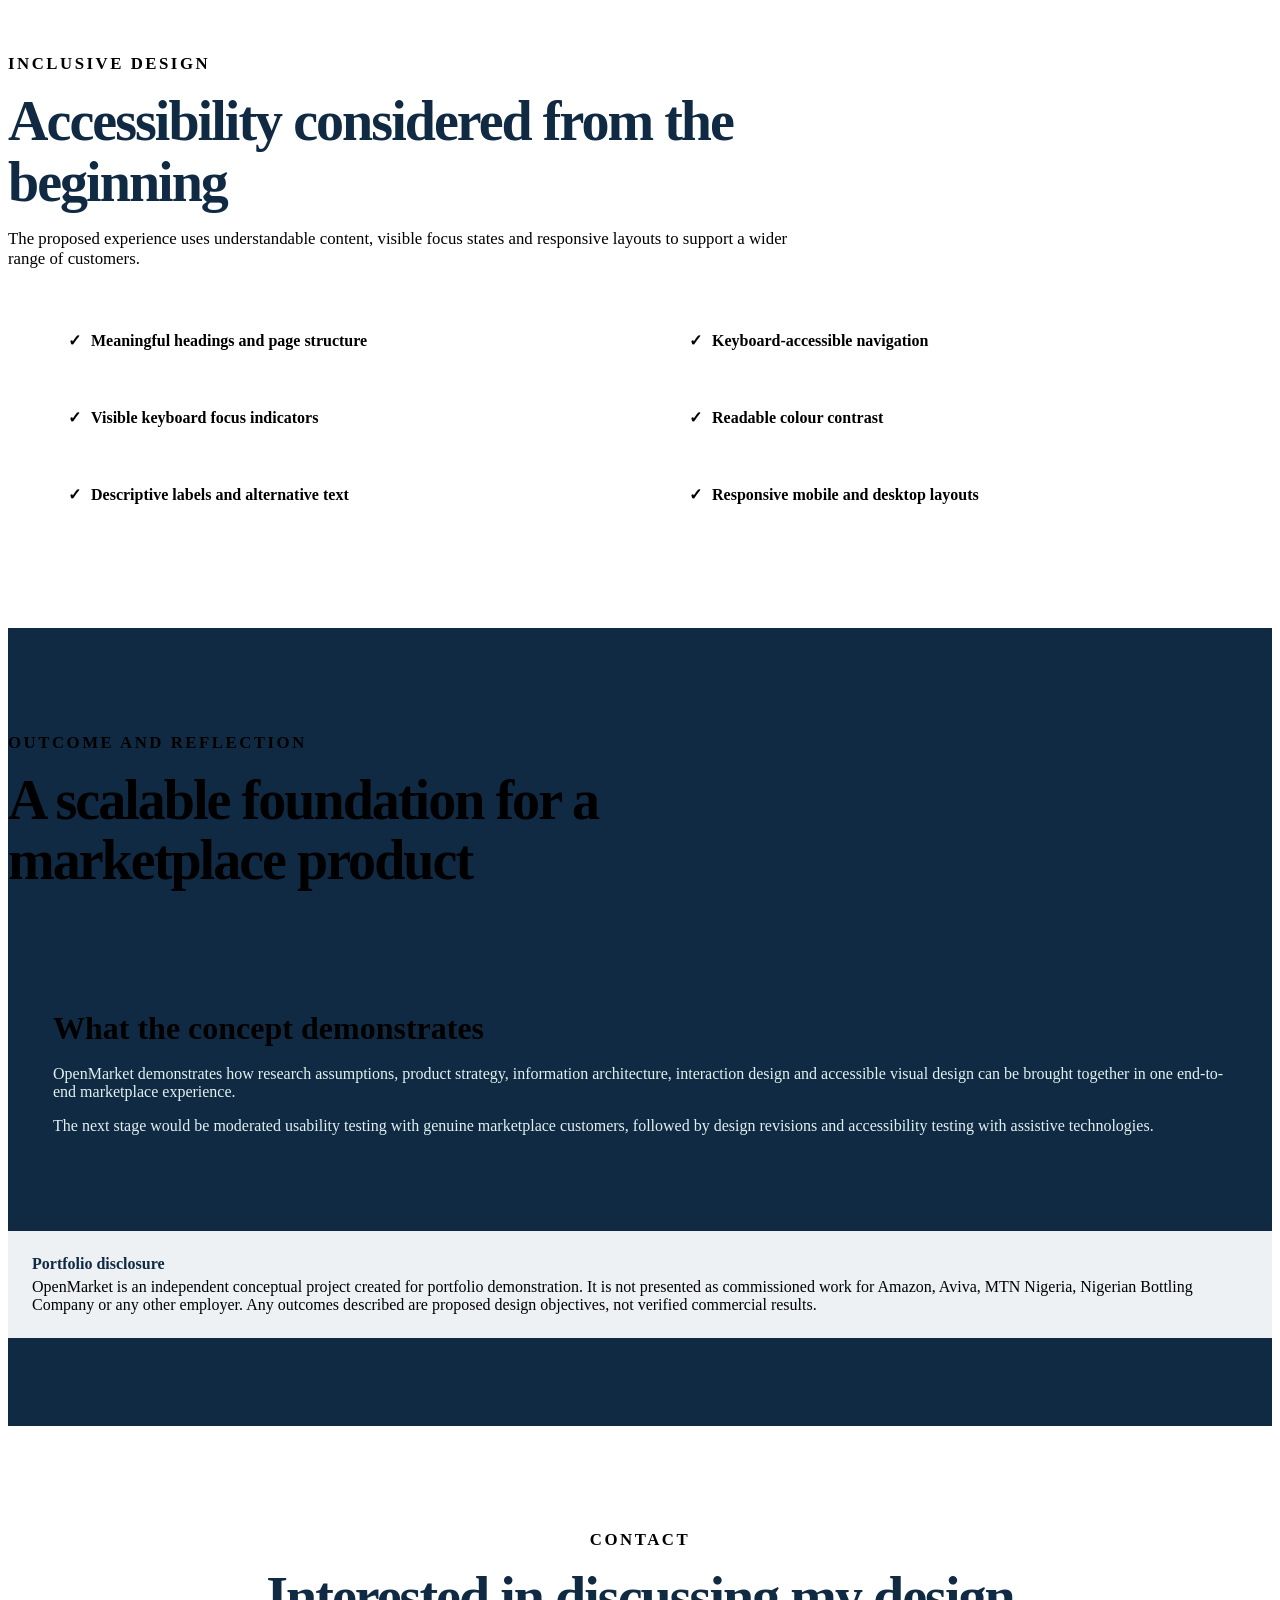
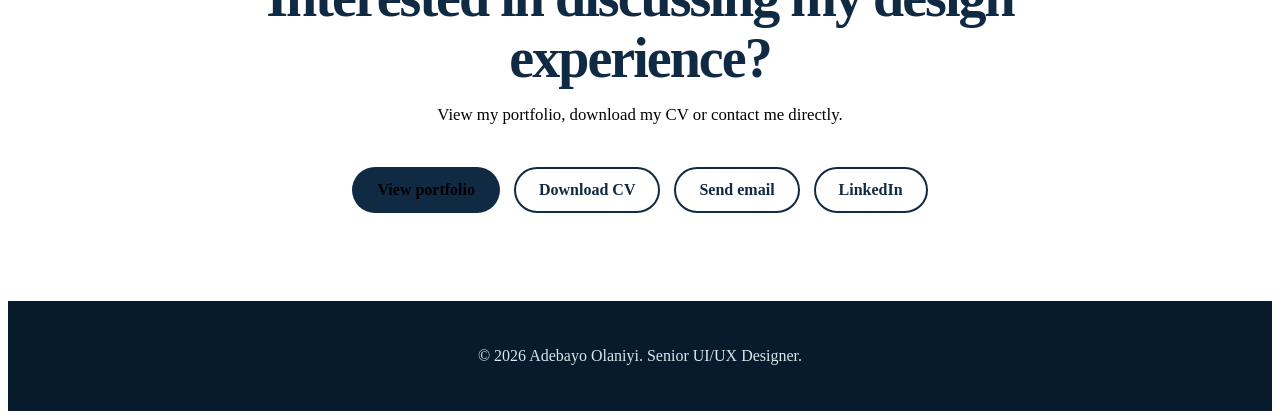
==== commit 5bf7db5d: "Replace OpenMarket case study" ====
--- a/openmarket.html
+++ b/openmarket.html
@@ -3,7 +3,10 @@
 <head>
   <meta charset="UTF-8">
 
-  <meta name="viewport" content="width=device-width, initial-scale=1.0">
+  <meta
+    name="viewport"
+    content="width=device-width, initial-scale=1.0"
+  >
 
   <meta
     name="description"
@@ -12,52 +15,64 @@
 
   <title>OpenMarket Case Study | Adebayo Olaniyi</title>
 
-     <link rel="stylesheet" href="style.css"
-        <style>
+  <style>
     :root {
       --navy: #102a43;
-      --teal: #007f78;
-      --teal-light: #dff5f2;
-      --orange: #f28c28;
-      --cream: #f7f5ef;
-      --white: #ffffff;
-      --text: #243442;
-      --muted: #5c6b76;
-      --border: #dce4e8;
-      --shadow: 0 20px 55px rgba(16, 42, 67, 0.13);
-      --radius: 24px;
-      --max-width: 1160px;
-    }
-
-    * {
-      box-sizing: border-box;
-      margin: 0;
-      padding: 0;
-    }
-
-    html {
-      scroll-behavior: smooth;
-    }
-
-    <body  class="case-study-page">
-      background: var(--white);
-      color: var(--text);
-      font-family: Arial, Helvetica, sans-serif;
-      line-height: 1.7;
-    }
-
-    img {
-      display: block;
-      max-width: 100%;
-      font-size: 1.1rem;
+      --navy-dark: #071b2d;
+    .container {
+      width: min(90%, var(--max-width));
+      margin: 0 auto;
+    }
+
+    .skip-link {
+      position: absolute;
+      top: -100px;
+      left: 20px;
+      z-index: 1000;
+      background: var(--orange);
+      color: var(--navy-dark);
+      padding: 12px 18px;
+      border-radius: 8px;
       font-weight: 800;
+    }
+
+    .skip-link:focus {
+      top: 20px;
+    }
+
+    header {
+      position: sticky;
+      top: 0;
+      z-index: 100;
+      background: rgba(255, 255, 255, 0.96);
+      border-bottom: 1px solid var(--border);
+      backdrop-filter: blur(12px);
+    }
+
+    .navigation {
+      min-height: 76px;
+      display: flex;
+      align-items: center;
+      justify-content: space-between;
+      gap: 30px;
+    }
+
+    .brand {
+      color: var(--navy);
+      font-size: 1.08rem;
+      font-weight: 900;
       text-decoration: none;
+    }
+
+    .brand:hover,
+    .brand:focus {
+      color: var(--teal);
     }
 
     .nav-links {
       display: flex;
       align-items: center;
-      gap: 25px;
+      gap: 24px;
       list-style: none;
     }
 
@@ -73,52 +88,118 @@
       color: var(--teal);
     }
 
+    .menu-button {
+      display: none;
+      background: var(--navy);
+      color: var(--white);
+      border: 0;
+      border-radius: 10px;
+      padding: 10px 14px;
+      font-size: 1rem;
+      font-weight: 800;
+      cursor: pointer;
+    }
+
     .hero {
+      position: relative;
+      overflow: hidden;
       background:
-        radial-gradient(circle at 80% 15%, rgba(0, 127, 120, 0.25), transparent 25%),
-        linear-gradient(135deg, var(--navy), #174a5c);
+        radial-gradient(
+          circle at 82% 18%,
+          rgba(0, 127, 120, 0.42),
+          transparent 29%
+        ),
+        linear-gradient(135deg, var(--navy-dark), #174a5c);
       color: var(--white);
-      padding: 110px 0 100px;
+      padding: 105px 0 90px;
+    }
+
+    .hero::after {
+      content: "";
+      position: absolute;
+      right: -90px;
+      bottom: -150px;
+      width: 440px;
+      height: 440px;
+      border: 70px solid rgba(255, 255, 255, 0.04);
+      border-radius: 50%;
+    }
+
+    .hero-content {
+      position: relative;
+      z-index: 1;
     }
 
     .eyebrow {
       color: #7ce2da;
-      font-size: 0.82rem;
+      font-size: 0.8rem;
+      font-weight: 900;
+      letter-spacing: 0.15em;
+      text-transform: uppercase;
+    }
+
+    h1 {
+      max-width: 850px;
+      margin: 18px 0 24px;
+      font-size: clamp(3.5rem, 10vw, 7rem);
+      line-height: 0.96;
+      letter-spacing: -0.06em;
+    }
+
+    .hero-intro {
+      max-width: 770px;
+      color: #d8e7ec;
+      font-size: 1.18rem;
+    }
+
+    .hero-actions {
+      display: flex;
+      flex-wrap: wrap;
+      gap: 14px;
+      margin-top: 32px;
+    }
+
+    .button {
+      display: inline-block;
+      border: 2px solid transparent;
+      border-radius: 999px;
+      padding: 12px 23px;
       font-weight: 800;
-      letter-spacing: 0.15em;
-      margin-bottom: 18px;
-      text-transform: uppercase;
-    }
-
-    h1 {
-      font-size: clamp(3.5rem, 10vw, 7rem);
-      line-height: 0.95;
-      letter-spacing: -0.06em;
-      max-width: 850px;
-    }
-
-    .hero-intro {
-      color: #d8e7ec;
-      font-size: 1.15rem;
-      max-width: 750px;
-      margin: 28px 0 38px;
+      text-decoration: none;
+      transition: 0.2s ease;
+    }
+
+    .button-primary {
+      background: var(--orange);
+      color: var(--navy-dark);
+    }
+
+    .button-secondary {
+      border-color: rgba(255, 255, 255, 0.65);
+      color: var(--white);
+    }
+
+    .button:hover,
+    .button:focus {
+      transform: translateY(-2px);
     }
 
     .project-meta {
       display: grid;
       grid-template-columns: repeat(4, 1fr);
       gap: 18px;
-      border-top: 1px solid rgba(255, 255, 255, 0.25);
+      margin-top: 48px;
       padding-top: 30px;
+      border-top: 1px solid rgba(255, 255, 255, 0.24);
     }
 
     .meta-item span {
+      display: block;
+      margin-bottom: 5px;
       color: #7ce2da;
-      display: block;
-      font-size: 0.75rem;
-      font-weight: 800;
-      letter-spacing: 0.1em;
-      margin-bottom: 5px;
+      font-size: 0.73rem;
+      font-weight: 900;
+      letter-spacing: 0.08em;
       text-transform: uppercase;
     }
 
@@ -128,24 +209,29 @@
     }
 
     section {
-      padding: 90px 0;
+      padding: 88px 0;
+    }
+
+    .section-alt {
+      background: var(--cream);
+    }
+
+    .section-dark {
+      background: var(--navy);
+      color: var(--white);
     }
 
     .section-heading {
-      max-width: 780px;
-      margin-bottom: 45px;
-    }
-
-    .section-heading .eyebrow {
-      color: var(--teal);
+      max-width: 790px;
+      margin-bottom: 42px;
     }
 
     .section-heading h2 {
+      margin: 8px 0 16px;
       color: var(--navy);
       font-size: clamp(2.1rem, 5vw, 3.5rem);
       line-height: 1.08;
       letter-spacing: -0.035em;
-      margin-bottom: 18px;
     }
 
     .section-heading p {
@@ -153,7 +239,11 @@
       font-size: 1.05rem;
     }
 
-    .overview-grid,
+    .section-dark .section-heading h2,
+    .section-dark .section-heading p {
+      color: var(--white);
+    }
+
     .two-column {
       display: grid;
       grid-template-columns: 1fr 1fr;
@@ -162,50 +252,37 @@
     }
 
     .content-block h3 {
+      margin-bottom: 12px;
       color: var(--navy);
       font-size: 1.35rem;
+    }
+
+    .content-block p {
+      margin-bottom: 18px;
+      color: var(--muted);
+    }
+
+    .highlight {
+      background: var(--teal-light);
+      border-radius: var(--radius);
+      padding: 34px;
+    }
+
+    .highlight strong {
+      display: block;
       margin-bottom: 12px;
-    }
-
-    .content-block p {
-      color: var(--muted);
-      margin-bottom: 18px;
-    }
-
-    .highlight {
-      background: var(--cream);
-      border-radius: var(--radius);
-      padding: 35px;
-    }
-
-    .highlight strong {
       color: var(--navy);
-      display: block;
       font-size: 1.25rem;
-      margin-bottom: 12px;
     }
 
     .highlight p {
       color: var(--muted);
-    }
-
-    .challenge {
-      background: var(--cream);
-    }
-
-    .statement {
-      color: var(--navy);
-      font-size: clamp(1.65rem, 4vw, 2.5rem);
-      font-weight: 800;
-      line-height: 1.3;
-      max-width: 950px;
     }
 
     .cards {
       display: grid;
       grid-template-columns: repeat(3, 1fr);
       gap: 22px;
-      margin-top: 40px;
     }
 
     .card {
@@ -217,16 +294,16 @@
     }
 
     .card-number {
+      margin-bottom: 22px;
       color: var(--orange);
       font-size: 0.85rem;
-      font-weight: 800;
-      margin-bottom: 28px;
+      font-weight: 900;
     }
 
     .card h3 {
+      margin-bottom: 10px;
       color: var(--navy);
       font-size: 1.2rem;
-      margin-bottom: 10px;
     }
 
     .card p {
@@ -254,28 +331,18 @@
     }
 
     .process-item h3 {
+      margin-bottom: 8px;
       color: var(--navy);
       font-size: 1.3rem;
-      margin-bottom: 8px;
     }
 
     .process-item p {
       color: var(--muted);
     }
 
-    .persona {
-      background: var(--navy);
-      color: var(--white);
-    }
-
-    .persona .section-heading h2,
-    .persona .section-heading p {
-      color: var(--white);
-    }
-
     .persona-card {
       display: grid;
-      grid-template-columns: 0.65fr 1.35fr;
+      grid-template-columns: 0.7fr 1.3fr;
       gap: 40px;
       background: rgba(255, 255, 255, 0.08);
       border: 1px solid rgba(255, 255, 255, 0.18);
@@ -283,176 +350,85 @@
       padding: 40px;
     }
 
-    .avatar {
+    .persona-summary {
       display: grid;
       place-items: center;
-      min-height: 280px;
-      background: linear-gradient(145deg, var(--teal), #00a99d);
+      min-height: 250px;
+      background: linear-gradient(145deg, var(--teal), #005f5a);
       border-radius: 24px;
-      font-size: 5rem;
-      font-weight: 900;
+      padding: 30px;
+      text-align: center;
+    }
+
+    .persona-summary h3 {
+      font-size: 1.7rem;
     }
 
     .persona-details h3 {
-      color: var(--white);
-      font-size: 2rem;
-      margin-bottom: 6px;
-    }
-
-    .persona-details .role {
-      color: #7ce2da;
-      font-weight: 800;
-      margin-bottom: 25px;
-    }
-
-    .persona-details h4 {
-      color: #7ce2da;
-      margin: 20px 0 7px;
-    }
-
-    .persona-details p,
-    .persona-details li {
+      margin-bottom: 14px;
+      font-size: 1.5rem;
+    }
+
+    .persona-details p {
+      margin-bottom: 20px;
       color: #d8e7ec;
     }
 
     .persona-details ul {
       padding-left: 20px;
+      color: #d8e7ec;
+    }
+
+    .persona-details li {
+      margin-bottom: 10px;
     }
 
     .flow {
       display: grid;
-      grid-template-columns: repeat(6, 1fr);
+      grid-template-columns: repeat(5, 1fr);
       gap: 12px;
+      align-items: center;
     }
 
     .flow-step {
-      display: grid;
-      place-items: center;
-      min-height: 115px;
-      background: var(--teal-light);
+      position: relative;
+      background: var(--white);
+      border: 1px solid var(--border);
+      border-radius: 16px;
+      padding: 22px 15px;
       color: var(--navy);
-      border-radius: 18px;
-      padding: 16px;
-      font-size: 0.9rem;
       font-weight: 800;
       text-align: center;
-      position: relative;
     }
 
     .flow-step:not(:last-child)::after {
       content: "→";
       position: absolute;
-      right: -14px;
-      color: var(--teal);
-      font-size: 1.2rem;
+      top: 50%;
+      right: -15px;
       z-index: 2;
-    }
-
-    .wireframes {
-      background: var(--cream);
-    }
-
-    .phone-grid {
-      display: grid;
-      grid-template-columns: repeat(4, 1fr);
-      gap: 20px;
-    }
-
-    .phone {
-      min-height: 430px;
-      background: var(--white);
-      border: 7px solid var(--navy);
+      color: var(--orange);
+      font-size: 1.3rem;
+      transform: translateY(-50%);
+    }
+
+    .visual-board {
+      background: var(--navy);
       border-radius: 30px;
-      padding: 22px 15px;
+      padding: 25px;
       box-shadow: var(--shadow);
     }
 
-    .phone-top {
-      color: var(--teal);
-      font-weight: 900;
-      margin-bottom: 20px;
-    }
-
-    .wireframe-line {
-      height: 10px;
-      background: #dbe3e7;
-      border-radius: 10px;
-      margin-bottom: 11px;
-    }
-
-    .wireframe-line.short {
-      width: 60%;
-    }
-
-    .wireframe-block {
-      min-height: 85px;
-      background: var(--cream);
-      border-radius: 14px;
-      margin: 15px 0;
-    }
-
-    .wireframe-button {
-      background: var(--teal);
-      color: var(--white);
-      border-radius: 30px;
-      padding: 11px;
-      margin-top: 20px;
-      font-size: 0.8rem;
-      font-weight: 800;
+    .visual-board img {
+      width: 100%;
+      border-radius: 18px;
+    }
+
+    .image-caption {
+      margin-top: 15px;
+      color: #d8e7ec;
+      font-size: 0.9rem;
       text-align: center;
-    }
-
-    .phone-label {
-      color: var(--navy);
-      font-size: 0.9rem;
-      font-weight: 800;
-      margin-top: 16px;
-      text-align: center;
-    }
-
-    .design-system {
-      background: var(--navy);
-      color: var(--white);
-    }
-
-    .design-system .section-heading h2,
-    .design-system .section-heading p {
-      color: var(--white);
-    }
-
-    .colour-grid {
-      display: grid;
-      grid-template-columns: repeat(4, 1fr);
-      gap: 18px;
-    }
-
-    .colour {
-      min-height: 190px;
-      display: flex;
-      flex-direction: column;
-      justify-content: flex-end;
-      border-radius: 22px;
-      padding: 22px;
-      font-weight: 800;
-    }
-
-    .colour-navy {
-      background: #102a43;
-      border: 1px solid rgba(255, 255, 255, 0.2);
-    }
-
-    .colour-teal {
-      background: #007f78;
-    }
-
-    .colour-orange {
-      background: #f28c28;
-      color: var(--navy);
-    }
-
-    .colour-cream {
-      background: #f7f5ef;
-      color: var(--navy);
     }
 
     .solution-grid {
@@ -462,47 +438,51 @@
     }
 
     .solution {
+      overflow: hidden;
       background: var(--white);
       border: 1px solid var(--border);
       border-radius: var(--radius);
-      overflow: hidden;
       box-shadow: var(--shadow);
     }
 
     .solution-screen {
-      min-height: 300px;
+      min-height: 250px;
       display: grid;
       place-items: center;
       background:
-        radial-gradient(circle at 70% 20%, rgba(255,255,255,.25), transparent 20%),
-        linear-gradient(145deg, #00978e, #075764);
+        radial-gradient(
+          circle at 70% 20%,
+          rgba(255, 255, 255, 0.25),
+          transparent 25%
+        ),
+        linear-gradient(145deg, var(--teal), #075764);
       padding: 25px;
     }
 
     .screen-card {
-      width: 78%;
+      width: 80%;
       background: var(--white);
       border-radius: 22px;
-      padding: 22px;
+      padding: 20px;
       box-shadow: 0 18px 35px rgba(0, 0, 0, 0.18);
     }
 
-    .screen-card strong {
-      color: var(--navy);
-      display: block;
-      margin-bottom: 12px;
-    }
-
-    .screen-card div {
-      height: 12px;
+    .screen-line {
+      height: 11px;
+      margin-bottom: 11px;
       background: #dfe8eb;
       border-radius: 10px;
-      margin-bottom: 10px;
-    }
-
-    .screen-card div:last-child {
+    }
+
+    .screen-line.short {
       width: 65%;
+    }
+
+    .screen-button {
+      height: 34px;
+      margin-top: 20px;
       background: var(--orange);
+      border-radius: 18px;
     }
 
     .solution-copy {
@@ -510,21 +490,17 @@
     }
 
     .solution-copy h3 {
+      margin-bottom: 8px;
       color: var(--navy);
-      margin-bottom: 8px;
     }
 
     .solution-copy p {
       color: var(--muted);
     }
 
-    .accessibility {
-      background: var(--cream);
-    }
-
     .checklist {
       display: grid;
-      grid-template-columns: 1fr 1fr;
+      grid-template-columns: repeat(2, 1fr);
       gap: 18px;
       list-style: none;
     }
@@ -539,9 +515,9 @@
 
     .checklist li::before {
       content: "✓";
+      margin-right: 10px;
       color: var(--teal);
       font-weight: 900;
-      margin-right: 10px;
     }
 
     .outcome-panel {
@@ -552,49 +528,26 @@
     }
 
     .outcome-panel h3 {
+      margin-bottom: 18px;
       font-size: 2rem;
-      margin-bottom: 18px;
     }
 
     .outcome-panel p {
+      margin-bottom: 16px;
       color: #e0f1ef;
-      margin-bottom: 16px;
     }
 
     .disclaimer {
+      margin-top: 35px;
+      padding: 24px;
       background: #edf1f3;
       border-left: 5px solid var(--orange);
-      padding: 24px;
-      margin-top: 40px;
     }
 
     .disclaimer strong {
-      color: var(--navy);
       display: block;
       margin-bottom: 5px;
-    }
-
-    .button {
-      display: inline-block;
-      border: 2px solid var(--navy);
-      border-radius: 999px;
-      padding: 13px 22px;
-      font-weight: 800;
-      text-decoration: none;
-      transition: 0.2s ease;
-    }
-
-    .button-primary {
-      background: var(--navy);
-      color: var(--white);
-    }
-
-    .button:hover,
-    .button:focus {
-      background: var(--teal);
-      border-color: var(--teal);
-      color: var(--white);
-      transform: translateY(-2px);
+      color: var(--navy);
     }
 
     .next-step {
@@ -603,25 +556,58 @@
     }
 
     .next-step .section-heading {
+      margin-right: auto;
       margin-left: auto;
-      margin-right: auto;
-    }
-
-    .actions {
+    }
+
+    .next-actions {
       display: flex;
       flex-wrap: wrap;
       justify-content: center;
       gap: 14px;
     }
 
+    .next-actions .button-primary {
+      background: var(--navy);
+      color: var(--white);
+    }
+
+    .next-actions .button-secondary {
+      border-color: var(--navy);
+      color: var(--navy);
+    }
+
     footer {
-      background: var(--navy);
+      background: var(--navy-dark);
       color: #d8e7ec;
       padding: 30px 0;
       text-align: center;
     }
 
-    :focus-visible {
+    .back-to-top {
+      position: fixed;
+      right: 20px;
+      bottom: 20px;
+      z-index: 90;
+      display: none;
+      width: 46px;
+      height: 46px;
+      background: var(--orange);
+      color: var(--navy-dark);
+      border: 0;
+      border-radius: 50%;
+      font-size: 1.25rem;
+      font-weight: 900;
+      cursor: pointer;
+      box-shadow: var(--shadow);
+    }
+
+    .back-to-top.visible {
+      display: block;
+    }
+
+    a:focus,
+    button:focus {
       outline: 3px solid var(--orange);
       outline-offset: 4px;
     }
@@ -633,10 +619,6 @@
         grid-template-columns: repeat(2, 1fr);
       }
 
-      .phone-grid {
-        grid-template-columns: repeat(2, 1fr);
-      }
-
       .flow {
         grid-template-columns: repeat(3, 1fr);
       }
@@ -647,22 +629,36 @@
     }
 
     @media (max-width: 720px) {
+      .menu-button {
+        display: block;
+      }
+
       .nav-links {
+        position: absolute;
+        top: 76px;
+        right: 5%;
+        left: 5%;
         display: none;
-      }
-
-      .overview-grid,
+        flex-direction: column;
+        align-items: stretch;
+        background: var(--white);
+        border: 1px solid var(--border);
+        border-radius: 16px;
+        padding: 20px;
+        box-shadow: var(--shadow);
+      }
+
+      .nav-links.open {
+        display: flex;
+      }
+
       .two-column,
       .persona-card {
         grid-template-columns: 1fr;
       }
 
-      .persona-card {
-        padding: 25px;
-      }
-
-      .avatar {
-        min-height: 200px;
+      .hero {
+        padding: 80px 0 70px;
       }
 
       section {
@@ -673,9 +669,7 @@
     @media (max-width: 520px) {
       .project-meta,
       .cards,
-      .phone-grid,
       .solution-grid,
-      .colour-grid,
       .checklist,
       .flow {
         grid-template-columns: 1fr;
@@ -689,6 +683,11 @@
         grid-template-columns: 55px 1fr;
       }
 
+      .outcome-panel,
+      .persona-card {
+        padding: 25px;
+      }
+
       .button {
         width: 100%;
         text-align: center;
@@ -698,13 +697,27 @@
 </head>
 
 <body>
-  <a class="skip-link" href="#main-content">Skip to main content</a>
+  <a class="skip-link" href="#main-content">
+    Skip to main content
+  </a>
 
   <header>
-    <nav class="container" aria-label="Case study navigation">
-      <a class="logo" href="index.html">← Adebayo Olaniyi</a>
-
-      <ul class="nav-links">
+    <nav class="container navigation" aria-label="Main navigation">
+      <a class="brand" href="index.html">
+        ← Adebayo Olaniyi
+      </a>
+
+      <button
+        class="menu-button"
+        id="menuButton"
+        type="button"
+        aria-expanded="false"
+        aria-controls="navigationLinks"
+      >
+        Menu
+      </button>
+
+      <ul class="nav-links" id="navigationLinks">
         <li><a href="#challenge">Challenge</a></li>
         <li><a href="#process">Process</a></li>
         <li><a href="#solution">Solution</a></li>
@@ -715,26 +728,38 @@
 
   <main id="main-content">
     <section class="hero">
-      <div class="container">
-        <p class="eyebrow">Featured product-design case study</p>
+      <div class="container hero-content">
+        <p class="eyebrow">
+          Featured product-design case study
+        </p>
 
         <h1>OpenMarket</h1>
 
         <p class="hero-intro">
-          Designing an accessible, mobile-first marketplace that connects
-          product discovery, secure checkout, delivery tracking and customer
-          support into one coherent experience.
+          An independent enterprise e-commerce concept exploring how
+          customers could discover products, compare reliable sellers and
+          complete purchases through an accessible mobile-first marketplace.
         </p>
+
+        <div class="hero-actions">
+          <a class="button button-primary" href="#challenge">
+            Explore the case study
+          </a>
+
+          <a class="button button-secondary" href="index.html">
+            Return to portfolio
+          </a>
+        </div>
 
         <div class="project-meta">
           <div class="meta-item">
-            <span>My role</span>
+            <span>Role</span>
             <strong>Senior UI/UX Designer</strong>
           </div>
 
           <div class="meta-item">
-            <span>Industry</span>
-            <strong>Technology and e-commerce</strong>
+            <span>Project type</span>
+            <strong>Independent concept</strong>
           </div>
 
           <div class="meta-item">
@@ -743,87 +768,90 @@
           </div>
 
           <div class="meta-item">
-            <span>Project type</span>
-            <strong>Independent enterprise concept</strong>
+            <span>Focus</span>
+            <strong>Research, UX and accessibility</strong>
           </div>
         </div>
       </div>
     </section>
 
-    <section>
-      <div class="container overview-grid">
-        <div class="content-block">
-          <p class="eyebrow" style="color: var(--teal);">Project overview</p>
-
-          <h2 style="color: var(--navy); font-size: 2.7rem; line-height: 1.1; margin-bottom: 20px;">
-            Commerce designed around customer confidence.
-          </h2>
-
+    <section id="overview">
+      <div class="container">
+        <div class="section-heading">
+          <p class="eyebrow">Project overview</p>
+          <h2>A clearer and more trustworthy marketplace experience</h2>
           <p>
-            OpenMarket is an enterprise-quality marketplace concept designed
-            for customers who want to discover trustworthy products, understand
-            delivery options, complete secure payments and receive support
-            without moving between fragmented systems.
+            OpenMarket was created as a portfolio concept to demonstrate
+            product strategy, customer-centred design, information
+            architecture, interaction design and accessible interface design.
           </p>
-
-          <p>
-            The project considers customer expectations alongside commercial,
-            operational, accessibility and technical requirements. It
-            demonstrates how a senior designer can bring structure to a complex
-            product challenge from initial definition through detailed design.
-          </p>
-        </div>
-
-        <aside class="highlight">
-          <strong>Design objective</strong>
-
-          <p>
-            Create a clear end-to-end marketplace experience that helps
-            customers make informed purchasing decisions and remain confident
-            after an order has been placed.
-          </p>
-        </aside>
+        </div>
+
+        <div class="two-column">
+          <div class="content-block">
+            <h3>The opportunity</h3>
+            <p>
+              Online shoppers can face overwhelming product choices,
+              inconsistent seller information, unclear delivery expectations
+              and complicated checkout journeys.
+            </p>
+
+            <p>
+              The concept investigates how a marketplace could reduce those
+              difficulties without removing the range and flexibility
+              customers expect from e-commerce services.
+            </p>
+          </div>
+
+          <div class="highlight">
+            <strong>Design objective</strong>
+            <p>
+              Create a responsive marketplace that helps customers find
+              relevant products, judge seller reliability and complete
+              purchases with confidence.
+            </p>
+          </div>
+        </div>
       </div>
     </section>
 
-    <section class="challenge" id="challenge">
+    <section class="section-alt" id="challenge">
       <div class="container">
         <div class="section-heading">
           <p class="eyebrow">The challenge</p>
-          <h2>Online purchasing often becomes fragmented.</h2>
-        </div>
-
-        <p class="statement">
-          How might we help customers discover reliable products, complete
-          purchases confidently and manage deliveries through one accessible
-          mobile experience?
-        </p>
+          <h2>Removing uncertainty from product discovery and checkout</h2>
+          <p>
+            The experience needed to support quick decisions while remaining
+            understandable for customers with different levels of digital
+            confidence.
+          </p>
+        </div>
 
         <div class="cards">
           <article class="card">
             <p class="card-number">01</p>
-            <h3>Unclear decisions</h3>
+            <h3>Complex discovery</h3>
             <p>
-              Customers may struggle to compare products, sellers, total costs
-              and delivery options.
+              Customers need useful search, familiar categories and filters
+              that narrow choices without creating additional confusion.
             </p>
           </article>
 
           <article class="card">
             <p class="card-number">02</p>
+            <h3>Trust concerns</h3>
+            <p>
+              Seller ratings, delivery information, returns and payment
+              protection need to be visible before purchase.
+            </p>
+          </article>
+
+          <article class="card">
+            <p class="card-number">03</p>
             <h3>Checkout friction</h3>
             <p>
-              Long forms, unexpected costs and weak payment feedback can cause
-              customers to abandon a purchase.
-            </p>
-          </article>
-
-          <article class="card">
-            <p class="card-number">03</p>
-            <h3>Limited visibility</h3>
-            <p>
-              After purchasing, customers need clear delivery updates, support
-              and straightforward return options.
+              Long forms, unexpected costs and unclear progress can cause
+              customers to abandon their baskets.
             </p>
           </article>
         </div>
@@ -834,288 +862,167 @@
       <div class="container">
         <div class="section-heading">
           <p class="eyebrow">Design process</p>
-          <h2>A structured path from uncertainty to clarity.</h2>
-
+          <h2>A structured approach from problem to interface</h2>
           <p>
-            The process is designed to validate assumptions before investing in
-            detailed interfaces.
+            The project follows a practical product-design process. Because
+            this is a concept case study, the research findings and outcomes
+            are presented as design hypotheses rather than verified company
+            results.
           </p>
         </div>
 
         <div class="process">
           <article class="process-item">
             <div>
-              <h3>Frame the opportunity</h3>
+              <h3>Discover</h3>
               <p>
-                Define the business context, intended customers, key journeys,
-                assumptions, constraints and measures of success.
+                Reviewed common marketplace journeys and identified potential
+                friction around discovery, trust, delivery and payment.
               </p>
             </div>
           </article>
 
           <article class="process-item">
             <div>
-              <h3>Research customer needs</h3>
+              <h3>Define</h3>
               <p>
-                Conduct interviews and review comparable experiences to
-                understand shopping behaviours, trust concerns and delivery
-                expectations.
+                Organised the findings into customer needs, business
+                opportunities and an initial problem statement.
               </p>
             </div>
           </article>
 
           <article class="process-item">
             <div>
-              <h3>Synthesise insights</h3>
+              <h3>Develop</h3>
               <p>
-                Organise findings into themes, provisional personas, journey
-                maps and prioritised customer needs.
+                Created user flows, information architecture, wireframes and
+                reusable interface patterns.
               </p>
             </div>
           </article>
 
           <article class="process-item">
             <div>
-              <h3>Structure the experience</h3>
+              <h3>Evaluate</h3>
               <p>
-                Develop information architecture and user flows covering
-                discovery, checkout, payment, tracking and returns.
+                Reviewed the proposed screens against usability,
+                responsiveness and accessibility requirements.
               </p>
             </div>
           </article>
-
-          <article class="process-item">
-            <div>
-              <h3>Prototype and evaluate</h3>
-              <p>
-                Create wireframes and interactive prototypes, then evaluate
-                important tasks with representative users.
-              </p>
-            </div>
-          </article>
-
-          <article class="process-item">
-            <div>
-              <h3>Refine and prepare delivery</h3>
-              <p>
-                Apply feedback, strengthen accessibility, document reusable
-                patterns and prepare specifications for implementation.
-              </p>
-            </div>
-          </article>
         </div>
       </div>
     </section>
 
-    <section class="persona">
+    <section class="section-dark" id="user">
       <div class="container">
         <div class="section-heading">
-          <p class="eyebrow">Provisional persona</p>
-          <h2>Designing for a mobile-first customer.</h2>
-
+          <p class="eyebrow">User perspective</p>
+          <h2>Designing for confident decision-making</h2>
           <p>
-            This persona represents an initial design assumption and should be
-            validated through real customer research.
+            A provisional persona helped keep the concept focused on customer
+            needs throughout the design process.
           </p>
         </div>
 
-        <article class="persona-card">
-          <div class="avatar" aria-hidden="true">AO</div>
+        <div class="persona-card">
+          <div class="persona-summary">
+            <div>
+              <h3>Amara</h3>
+              <p>Busy mobile marketplace customer</p>
+            </div>
+          </div>
 
           <div class="persona-details">
-            <h3>Amara Okafor</h3>
-            <p class="role">Busy professional and frequent mobile shopper</p>
-
-            <h4>Goal</h4>
+            <h3>Primary goal</h3>
             <p>
-              Find reliable products, understand the complete cost and receive
-              a purchase without unnecessary uncertainty.
+              Find a suitable product from a dependable seller and complete
+              the purchase quickly without hidden costs or confusing steps.
             </p>
 
-            <h4>Needs</h4>
+            <h3>Important needs</h3>
             <ul>
-              <li>Verified seller and product information</li>
-              <li>Transparent prices and delivery dates</li>
-              <li>A short, secure checkout process</li>
-              <li>Clear order and delivery updates</li>
-              <li>Accessible customer support and returns</li>
+              <li>Clear product and delivery information</li>
+              <li>Useful filters and comparison options</li>
+              <li>Visible seller ratings and customer reviews</li>
+              <li>Secure payment and a simple checkout journey</li>
+              <li>Accessible content across different screen sizes</li>
             </ul>
-
-            <h4>Potential frustrations</h4>
-            <p>
-              Unexpected costs, unclear delivery information, complicated forms
-              and difficulty reaching support after making a payment.
-            </p>
           </div>
-        </article>
+        </div>
       </div>
     </section>
 
-    <section>
+    <section class="section-alt" id="journey">
       <div class="container">
         <div class="section-heading">
-          <p class="eyebrow">Primary journey</p>
-          <h2>One connected path from discovery to delivery.</h2>
-        </div>
-
-        <div class="flow" aria-label="OpenMarket customer journey">
-          <div class="flow-step">Discover products</div>
-          <div class="flow-step">Compare options</div>
-          <div class="flow-step">Add to basket</div>
-          <div class="flow-step">Complete checkout</div>
-          <div class="flow-step">Track delivery</div>
-          <div class="flow-step">Receive support</div>
+          <p class="eyebrow">Core journey</p>
+          <h2>A focused route from discovery to confirmation</h2>
+        </div>
+
+        <div class="flow" aria-label="Customer journey">
+          <div class="flow-step">Discover</div>
+          <div class="flow-step">Filter</div>
+          <div class="flow-step">Evaluate</div>
+          <div class="flow-step">Checkout</div>
+          <div class="flow-step">Confirm</div>
         </div>
       </div>
     </section>
 
-    <section class="wireframes">
+    <section id="designs">
       <div class="container">
         <div class="section-heading">
-          <p class="eyebrow">Early concepts</p>
-          <h2>Wireframes focused on hierarchy and task completion.</h2>
-
+          <p class="eyebrow">Interface exploration</p>
+          <h2>Mobile-first OpenMarket screens</h2>
           <p>
-            Low-fidelity concepts establish content priority, navigation and
-            interaction before visual styling is introduced.
+            The screens demonstrate the visual direction for product
+            discovery, categories, product details, the basket and checkout.
           </p>
         </div>
 
-        <div class="phone-grid">
-          <article>
-            <div class="phone">
-              <div class="phone-top">OpenMarket</div>
-              <div class="wireframe-line short"></div>
-              <div class="wireframe-block"></div>
-              <div class="wireframe-line"></div>
-              <div class="wireframe-line short"></div>
-              <div class="wireframe-block"></div>
-            </div>
-            <p class="phone-label">Product discovery</p>
-          </article>
-
-          <article>
-            <div class="phone">
-              <div class="phone-top">Product details</div>
-              <div class="wireframe-block"></div>
-              <div class="wireframe-line"></div>
-              <div class="wireframe-line"></div>
-              <div class="wireframe-line short"></div>
-              <div class="wireframe-button">Add to basket</div>
-            </div>
-            <p class="phone-label">Product details</p>
-          </article>
-
-          <article>
-            <div class="phone">
-              <div class="phone-top">Checkout</div>
-              <div class="wireframe-line"></div>
-              <div class="wireframe-block"></div>
-              <div class="wireframe-line short"></div>
-              <div class="wireframe-block"></div>
-              <div class="wireframe-button">Confirm payment</div>
-            </div>
-            <p class="phone-label">Secure checkout</p>
-          </article>
-
-          <article>
-            <div class="phone">
-              <div class="phone-top">Order tracking</div>
-              <div class="wireframe-block"></div>
-              <div class="wireframe-line"></div>
-              <div class="wireframe-line"></div>
-              <div class="wireframe-line short"></div>
-              <div class="wireframe-button">Get support</div>
-            </div>
-            <p class="phone-label">Delivery tracking</p>
-          </article>
-        </div>
+        <figure class="visual-board">
+          <img
+            src="openmarket-screens.png"
+            alt="OpenMarket mobile interface concepts showing home, categories, product details, basket and checkout screens"
+          >
+
+          <figcaption class="image-caption">
+            OpenMarket concept screens designed for this independent
+            portfolio case study.
+          </figcaption>
+        </figure>
       </div>
     </section>
 
-    <section class="design-system">
-      <div class="container">
-        <div class="section-heading">
-          <p class="eyebrow">Visual system</p>
-          <h2>Trustworthy, contemporary and accessible.</h2>
-
-          <p>
-            The proposed visual direction combines strong typography, generous
-            spacing, confident colour and clear interaction states.
-          </p>
-        </div>
-
-        <div class="colour-grid">
-          <div class="colour colour-navy">
-            Deep Navy<br>#102A43
-          </div>
-
-          <div class="colour colour-teal">
-            Marketplace Teal<br>#007F78
-          </div>
-
-          <div class="colour colour-orange">
-            Action Orange<br>#F28C28
-          </div>
-
-          <div class="colour colour-cream">
-            Warm Cream<br>#F7F5EF
-          </div>
-        </div>
-      </div>
-    </section>
-<section aria-labelledby="openmarket-designs-title">
-  <div class="container">
-    <div class="section-heading">
-      <p class="eyebrow">Final interface designs</p>
-
-      <h2 id="openmarket-designs-title">
-        A connected marketplace experience
-      </h2>
-
-      <p>
-        The proposed interface connects product discovery, product evaluation,
-        checkout, delivery tracking and customer support through one consistent
-        design system.
-      </p>
-    </div>
-
-    <figure class="case-study-image">
-      <img
-        src="openmarket-screens.png"
-        alt="Six OpenMarket mobile designs showing product discovery, product details, shopping basket, checkout, delivery tracking and customer support"
-      >
-
-      <figcaption>
-        OpenMarket’s primary customer journey from product discovery to
-        post-purchase support.
-      </figcaption>
-    </figure>
-  </div>
-</section>
-    <section id="solution">
+    <section class="section-alt" id="solution">
       <div class="container">
         <div class="section-heading">
           <p class="eyebrow">Proposed solution</p>
-          <h2>Key experiences designed around confidence.</h2>
+          <h2>Three principles guiding the experience</h2>
+          <p>
+            The proposed interface prioritises clarity, trust and a
+            predictable route through the marketplace.
+          </p>
         </div>
 
         <div class="solution-grid">
           <article class="solution">
             <div class="solution-screen">
               <div class="screen-card">
-                <strong>Discover products</strong>
-                <div></div>
-                <div></div>
-                <div></div>
+                <div class="screen-line"></div>
+                <div class="screen-line short"></div>
+                <div class="screen-line"></div>
+                <div class="screen-button"></div>
               </div>
             </div>
 
             <div class="solution-copy">
-              <h3>Clear product discovery</h3>
+              <h3>Focused discovery</h3>
               <p>
-                Useful categories, relevant filters and visible seller
-                information support faster decisions.
+                Clear search, categories and filters help customers reduce
+                large product selections.
               </p>
             </div>
           </article>
@@ -1123,18 +1030,18 @@
           <article class="solution">
             <div class="solution-screen">
               <div class="screen-card">
-                <strong>Secure checkout</strong>
-                <div></div>
-                <div></div>
-                <div></div>
+                <div class="screen-line short"></div>
+                <div class="screen-line"></div>
+                <div class="screen-line"></div>
+                <div class="screen-button"></div>
               </div>
             </div>
 
             <div class="solution-copy">
-              <h3>Transparent checkout</h3>
+              <h3>Visible trust signals</h3>
               <p>
-                Clear totals, delivery information and payment feedback help
-                reduce uncertainty.
+                Seller information, reviews, delivery details and returns are
+                placed close to purchase decisions.
               </p>
             </div>
           </article>
@@ -1142,18 +1049,18 @@
           <article class="solution">
             <div class="solution-screen">
               <div class="screen-card">
-                <strong>Track your order</strong>
-                <div></div>
-                <div></div>
-                <div></div>
+                <div class="screen-line"></div>
+                <div class="screen-line short"></div>
+                <div class="screen-line short"></div>
+                <div class="screen-button"></div>
               </div>
             </div>
 
             <div class="solution-copy">
-              <h3>Visible order progress</h3>
+              <h3>Simplified checkout</h3>
               <p>
-                Status updates, delivery details and support options remain
-                available after purchase.
+                A logical sequence and clear order summary reduce uncertainty
+                before payment.
               </p>
             </div>
           </article>
@@ -1161,86 +1068,81 @@
       </div>
     </section>
 
-    <section class="accessibility">
+    <section id="accessibility">
       <div class="container">
         <div class="section-heading">
           <p class="eyebrow">Inclusive design</p>
-          <h2>Accessibility considered from the beginning.</h2>
+          <h2>Accessibility considered from the beginning</h2>
+          <p>
+            The proposed experience uses understandable content, visible
+            focus states and responsive layouts to support a wider range of
+            customers.
+          </p>
         </div>
 
         <ul class="checklist">
-          <li>Readable typography and clear content hierarchy</li>
-          <li>Strong colour contrast for essential information</li>
-          <li>Visible focus states for keyboard navigation</li>
-          <li>Descriptive form labels and error messages</li>
-          <li>Controls that do not depend on colour alone</li>
-          <li>Comfortable touch targets on mobile devices</li>
-          <li>Clear feedback after payment and other actions</li>
-          <li>Responsive layouts for different screen sizes</li>
+          <li>Meaningful headings and page structure</li>
+          <li>Keyboard-accessible navigation</li>
+          <li>Visible keyboard focus indicators</li>
+          <li>Readable colour contrast</li>
+          <li>Descriptive labels and alternative text</li>
+          <li>Responsive mobile and desktop layouts</li>
         </ul>
       </div>
     </section>
 
-    <section id="outcome">
+    <section class="section-dark" id="outcome">
       <div class="container">
         <div class="section-heading">
           <p class="eyebrow">Outcome and reflection</p>
-          <h2>A scalable foundation for a connected marketplace.</h2>
+          <h2>A scalable foundation for a marketplace product</h2>
         </div>
 
         <div class="outcome-panel">
           <h3>What the concept demonstrates</h3>
 
           <p>
-            OpenMarket demonstrates an end-to-end marketplace experience
-            covering product discovery, comparison, checkout, payment,
-            delivery tracking, returns and customer support.
+            OpenMarket demonstrates how research assumptions, product
+            strategy, information architecture, interaction design and
+            accessible visual design can be brought together in one
+            end-to-end marketplace experience.
           </p>
 
           <p>
-            The project shows how journey-level thinking, reusable interface
-            patterns and accessibility considerations can support both customer
-            confidence and scalable product delivery.
+            The next stage would be moderated usability testing with genuine
+            marketplace customers, followed by design revisions and
+            accessibility testing with assistive technologies.
           </p>
-
-          <p>
-            The next stage would be to conduct structured customer interviews
-            and usability sessions, measure task completion and comprehension,
-            and use that evidence to refine the proposed experience.
-          </p>
-        </div>
-
-        <div class="disclaimer">
-          <strong>Project disclosure</strong>
-
-          OpenMarket is an independent concept project created to demonstrate
-          my approach to enterprise product design. It is not affiliated with
-          Amazon or any other organisation listed in my employment history.
-          The provisional persona and problem statements are design assumptions
-          that should be validated through genuine research.
-        </div>
+        </div>
+
+        <aside class="disclaimer">
+          <strong>Portfolio disclosure</strong>
+          OpenMarket is an independent conceptual project created for
+          portfolio demonstration. It is not presented as commissioned work
+          for Amazon, Aviva, MTN Nigeria, Nigerian Bottling Company or any
+          other employer. Any outcomes described are proposed design
+          objectives, not verified commercial results.
+        </aside>
       </div>
     </section>
 
     <section class="next-step">
       <div class="container">
         <div class="section-heading">
-          <p class="eyebrow">Continue exploring</p>
-          <h2>Thank you for viewing OpenMarket.</h2>
-
+          <p class="eyebrow">Contact</p>
+          <h2>Interested in discussing my design experience?</h2>
           <p>
-            Return to my portfolio, download my CV or contact me to discuss a
-            senior UI/UX design opportunity.
+            View my portfolio, download my CV or contact me directly.
           </p>
         </div>
 
-        <div class="actions">
+        <div class="next-actions">
           <a class="button button-primary" href="index.html">
-            Return to portfolio
+            View portfolio
           </a>
 
           <a
-            class="button"
+            class="button button-secondary"
             href="adebayo-olaniyi-cv.pdf"
             target="_blank"
           >
@@ -1248,10 +1150,19 @@
           </a>
 
           <a
-            class="button"
+            class="button button-secondary"
             href="mailto:folawilliamson11@gmail.com"
           >
-            Contact me
+            Send email
+          </a>
+
+          <a
+            class="button button-secondary"
+            href="https://www.linkedin.com/in/adebayo-olaniyi-2b4b16436"
+            target="_blank"
+            rel="noopener noreferrer"
+          >
+            LinkedIn
           </a>
         </div>
       </div>
@@ -1261,9 +1172,59 @@
   <footer>
     <div class="container">
       <p>
-        © 2026 Adebayo Olaniyi. OpenMarket is an independent concept project.
+        © <span id="currentYear"></span> Adebayo Olaniyi.
+        Senior UI/UX Designer.
       </p>
     </div>
   </footer>
+
+  <button
+    class="back-to-top"
+    id="backToTop"
+    type="button"
+    aria-label="Return to the top of the page"
+  >
+    ↑
+  </button>
+
+  <script>
+    const menuButton = document.getElementById("menuButton");
+    const navigationLinks = document.getElementById("navigationLinks");
+    const backToTop = document.getElementById("backToTop");
+    const currentYear = document.getElementById("currentYear");
+
+    currentYear.textContent = new Date().getFullYear();
+
+    menuButton.addEventListener("click", function () {
+      const menuIsOpen = navigationLinks.classList.toggle("open");
+
+      menuButton.setAttribute(
+        "aria-expanded",
+        menuIsOpen ? "true" : "false"
+      );
+    });
+
+    document.querySelectorAll(".nav-links a").forEach(function (link) {
+      link.addEventListener("click", function () {
+        navigationLinks.classList.remove("open");
+        menuButton.setAttribute("aria-expanded", "false");
+      });
+    });
+
+    window.addEventListener("scroll", function () {
+      if (window.scrollY > 500) {
+        backToTop.classList.add("visible");
+      } else {
+        backToTop.classList.remove("visible");
+      }
+    });
+
+    backToTop.addEventListener("click", function () {
+      window.scrollTo({
+        top: 0,
+        behavior: "smooth"
+      });
+    });
+  </script>
 </body>
 </html>
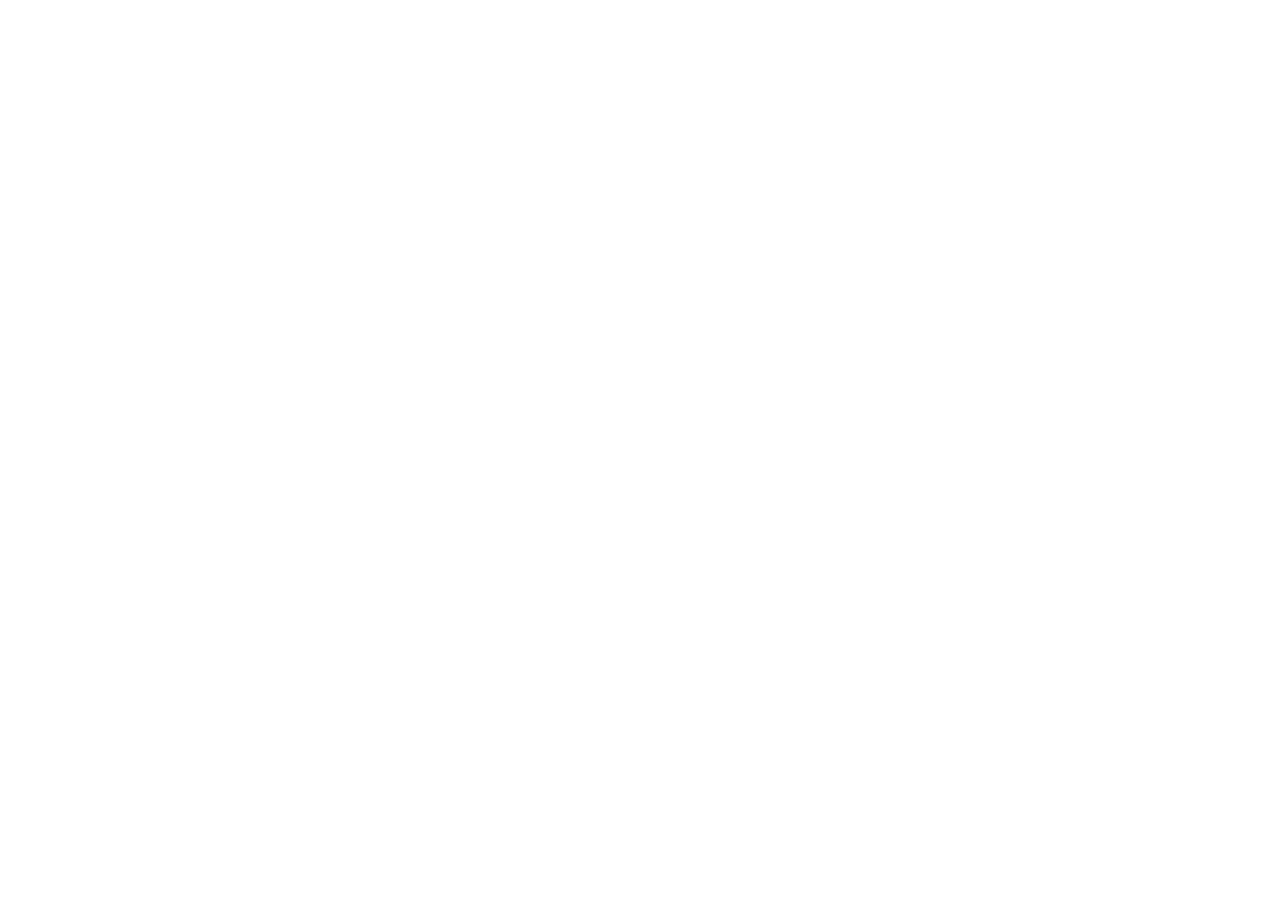
==== commit 0acad103: "Replace OpenMarket with accessible design" ====
--- a/openmarket.html
+++ b/openmarket.html
@@ -10,17 +10,60 @@
 
   <meta
     name="description"
-    content="OpenMarket enterprise e-commerce UX case study by Senior UI/UX Designer Adebayo Olaniyi."
+    content="OpenMarket e-commerce UX case study by Senior UI/UX Designer Adebayo Olaniyi."
   >
 
   <title>OpenMarket Case Study | Adebayo Olaniyi</title>
 
   <style>
     :root {
-      --navy: #102a43;
-      --navy-dark: #071b2d;
+      --deep-blue: #123e57;
+      --blue: #086f78;
+      --teal: #007c76;
+      --light-teal: #e1f7f4;
+      --pale-teal: #f2fbfa;
+      --yellow: #ffd166;
+      --yellow-hover: #ffe39a;
+      --white: #ffffff;
+      --heading: #12324a;
+      --text: #354f5f;
+      --muted: #526a78;
+      --border: #cbdde2;
+      --cream: #fff9eb;
+      --shadow: 0 18px 45px rgba(18, 62, 87, 0.14);
+      --radius: 24px;
+      --maximum-width: 1160px;
+    }
+
+    * {
+      box-sizing: border-box;
+      margin: 0;
+      padding: 0;
+    }
+
+    html {
+      scroll-behavior: smooth;
+    }
+
+    body {
+      background: var(--white);
+      color: var(--text);
+      font-family: Arial, Helvetica, sans-serif;
+      font-size: 17px;
+      line-height: 1.7;
+    }
+
+    img {
+      display: block;
+      max-width: 100%;
+    }
+
+    a {
+      color: inherit;
+    }
+
     .container {
-      width: min(90%, var(--max-width));
+      width: min(90%, var(--maximum-width));
       margin: 0 auto;
     }
 
@@ -29,8 +72,8 @@
       top: -100px;
       left: 20px;
       z-index: 1000;
-      background: var(--orange);
-      color: var(--navy-dark);
+      background: var(--yellow);
+      color: var(--heading);
       padding: 12px 18px;
       border-radius: 8px;
       font-weight: 800;
@@ -44,7 +87,7 @@
       position: sticky;
       top: 0;
       z-index: 100;
-      background: rgba(255, 255, 255, 0.96);
+      background: rgba(255, 255, 255, 0.97);
       border-bottom: 1px solid var(--border);
       backdrop-filter: blur(12px);
     }
@@ -58,8 +101,8 @@
     }
 
     .brand {
-      color: var(--navy);
-      font-size: 1.08rem;
+      color: var(--heading);
+      font-size: 1.05rem;
       font-weight: 900;
       text-decoration: none;
     }
@@ -77,9 +120,9 @@
     }
 
     .nav-links a {
-      color: var(--text);
+      color: var(--heading);
       font-size: 0.94rem;
-      font-weight: 700;
+      font-weight: 800;
       text-decoration: none;
     }
 
@@ -90,11 +133,11 @@
 
     .menu-button {
       display: none;
-      background: var(--navy);
+      background: var(--deep-blue);
       color: var(--white);
       border: 0;
       border-radius: 10px;
-      padding: 10px 14px;
+      padding: 10px 15px;
       font-size: 1rem;
       font-weight: 800;
       cursor: pointer;
@@ -106,22 +149,26 @@
       background:
         radial-gradient(
           circle at 82% 18%,
-          rgba(0, 127, 120, 0.42),
+          rgba(159, 246, 233, 0.2),
           transparent 29%
         ),
-        linear-gradient(135deg, var(--navy-dark), #174a5c);
-      color: var(--white);
-      padding: 105px 0 90px;
+        linear-gradient(
+          135deg,
+          var(--deep-blue) 0%,
+          var(--blue) 100%
+        );
+      color: var(--white);
+      padding: 100px 0 85px;
     }
 
     .hero::after {
       content: "";
       position: absolute;
-      right: -90px;
-      bottom: -150px;
-      width: 440px;
-      height: 440px;
-      border: 70px solid rgba(255, 255, 255, 0.04);
+      right: -100px;
+      bottom: -170px;
+      width: 450px;
+      height: 450px;
+      border: 70px solid rgba(255, 255, 255, 0.06);
       border-radius: 50%;
     }
 
@@ -131,25 +178,31 @@
     }
 
     .eyebrow {
-      color: #7ce2da;
+      color: var(--teal);
       font-size: 0.8rem;
       font-weight: 900;
-      letter-spacing: 0.15em;
+      letter-spacing: 0.14em;
       text-transform: uppercase;
+    }
+
+    .hero .eyebrow {
+      color: #9ff6e9;
     }
 
     h1 {
       max-width: 850px;
-      margin: 18px 0 24px;
-      font-size: clamp(3.5rem, 10vw, 7rem);
+      margin: 16px 0 24px;
+      color: var(--white);
+      font-size: clamp(3.6rem, 10vw, 7rem);
       line-height: 0.96;
       letter-spacing: -0.06em;
     }
 
     .hero-intro {
-      max-width: 770px;
-      color: #d8e7ec;
+      max-width: 790px;
+      color: var(--white);
       font-size: 1.18rem;
+      font-weight: 500;
     }
 
     .hero-actions {
@@ -165,18 +218,9 @@
       border-radius: 999px;
       padding: 12px 23px;
       font-weight: 800;
+      text-align: center;
       text-decoration: none;
       transition: 0.2s ease;
-    }
-
-    .button-primary {
-      background: var(--orange);
-      color: var(--navy-dark);
-    }
-
-    .button-secondary {
-      border-color: rgba(255, 255, 255, 0.65);
-      color: var(--white);
     }
 
     .button:hover,
@@ -184,19 +228,41 @@
       transform: translateY(-2px);
     }
 
+    .button-primary {
+      background: var(--yellow);
+      color: var(--heading);
+    }
+
+    .button-primary:hover,
+    .button-primary:focus {
+      background: var(--yellow-hover);
+    }
+
+    .button-secondary {
+      background: var(--white);
+      border-color: var(--white);
+      color: var(--deep-blue);
+    }
+
+    .button-secondary:hover,
+    .button-secondary:focus {
+      background: var(--light-teal);
+      color: var(--teal);
+    }
+
     .project-meta {
       display: grid;
       grid-template-columns: repeat(4, 1fr);
-      gap: 18px;
+      gap: 20px;
       margin-top: 48px;
       padding-top: 30px;
-      border-top: 1px solid rgba(255, 255, 255, 0.24);
+      border-top: 1px solid rgba(255, 255, 255, 0.45);
     }
 
     .meta-item span {
       display: block;
       margin-bottom: 5px;
-      color: #7ce2da;
+      color: #9ff6e9;
       font-size: 0.73rem;
       font-weight: 900;
       letter-spacing: 0.08em;
@@ -212,58 +278,53 @@
       padding: 88px 0;
     }
 
-    .section-alt {
-      background: var(--cream);
-    }
-
-    .section-dark {
-      background: var(--navy);
-      color: var(--white);
+    .light-section {
+      background: var(--white);
+    }
+
+    .alternate-section {
+      background: var(--pale-teal);
     }
 
     .section-heading {
-      max-width: 790px;
+      max-width: 800px;
       margin-bottom: 42px;
     }
 
     .section-heading h2 {
       margin: 8px 0 16px;
-      color: var(--navy);
-      font-size: clamp(2.1rem, 5vw, 3.5rem);
-      line-height: 1.08;
+      color: var(--heading);
+      font-size: clamp(2rem, 5vw, 3.4rem);
+      line-height: 1.1;
       letter-spacing: -0.035em;
     }
 
     .section-heading p {
-      color: var(--muted);
+      color: var(--text);
       font-size: 1.05rem;
-    }
-
-    .section-dark .section-heading h2,
-    .section-dark .section-heading p {
-      color: var(--white);
     }
 
     .two-column {
       display: grid;
       grid-template-columns: 1fr 1fr;
-      gap: 50px;
+      gap: 45px;
       align-items: start;
     }
 
     .content-block h3 {
       margin-bottom: 12px;
-      color: var(--navy);
+      color: var(--heading);
       font-size: 1.35rem;
     }
 
     .content-block p {
       margin-bottom: 18px;
-      color: var(--muted);
+      color: var(--text);
     }
 
     .highlight {
-      background: var(--teal-light);
+      background: var(--light-teal);
+      border-left: 5px solid var(--teal);
       border-radius: var(--radius);
       padding: 34px;
     }
@@ -271,12 +332,12 @@
     .highlight strong {
       display: block;
       margin-bottom: 12px;
-      color: var(--navy);
+      color: var(--heading);
       font-size: 1.25rem;
     }
 
     .highlight p {
-      color: var(--muted);
+      color: var(--text);
     }
 
     .cards {
@@ -290,24 +351,24 @@
       border: 1px solid var(--border);
       border-radius: var(--radius);
       padding: 30px;
-      box-shadow: 0 10px 30px rgba(16, 42, 67, 0.06);
+      box-shadow: var(--shadow);
     }
 
     .card-number {
       margin-bottom: 22px;
-      color: var(--orange);
+      color: var(--teal);
       font-size: 0.85rem;
       font-weight: 900;
     }
 
     .card h3 {
       margin-bottom: 10px;
-      color: var(--navy);
+      color: var(--heading);
       font-size: 1.2rem;
     }
 
     .card p {
-      color: var(--muted);
+      color: var(--text);
     }
 
     .process {
@@ -332,20 +393,39 @@
 
     .process-item h3 {
       margin-bottom: 8px;
-      color: var(--navy);
+      color: var(--heading);
       font-size: 1.3rem;
     }
 
     .process-item p {
-      color: var(--muted);
+      color: var(--text);
+    }
+
+    .bright-section {
+      background:
+        linear-gradient(
+          135deg,
+          var(--deep-blue) 0%,
+          var(--blue) 100%
+        );
+      color: var(--white);
+    }
+
+    .bright-section .eyebrow {
+      color: #9ff6e9;
+    }
+
+    .bright-section .section-heading h2,
+    .bright-section .section-heading p {
+      color: var(--white);
     }
 
     .persona-card {
       display: grid;
       grid-template-columns: 0.7fr 1.3fr;
       gap: 40px;
-      background: rgba(255, 255, 255, 0.08);
-      border: 1px solid rgba(255, 255, 255, 0.18);
+      background: rgba(255, 255, 255, 0.13);
+      border: 2px solid rgba(255, 255, 255, 0.38);
       border-radius: 30px;
       padding: 40px;
     }
@@ -354,40 +434,45 @@
       display: grid;
       place-items: center;
       min-height: 250px;
-      background: linear-gradient(145deg, var(--teal), #005f5a);
+      background: var(--white);
       border-radius: 24px;
       padding: 30px;
       text-align: center;
     }
 
     .persona-summary h3 {
+      color: var(--heading);
       font-size: 1.7rem;
     }
 
+    .persona-summary p {
+      color: var(--text);
+    }
+
     .persona-details h3 {
-      margin-bottom: 14px;
-      font-size: 1.5rem;
+      margin-bottom: 12px;
+      color: var(--white);
+      font-size: 1.4rem;
     }
 
     .persona-details p {
       margin-bottom: 20px;
-      color: #d8e7ec;
+      color: var(--white);
     }
 
     .persona-details ul {
-      padding-left: 20px;
-      color: #d8e7ec;
+      padding-left: 22px;
+      color: var(--white);
     }
 
     .persona-details li {
-      margin-bottom: 10px;
+      margin-bottom: 9px;
     }
 
     .flow {
       display: grid;
       grid-template-columns: repeat(5, 1fr);
-      gap: 12px;
-      align-items: center;
+      gap: 14px;
     }
 
     .flow-step {
@@ -396,38 +481,39 @@
       border: 1px solid var(--border);
       border-radius: 16px;
       padding: 22px 15px;
-      color: var(--navy);
+      color: var(--heading);
       font-weight: 800;
       text-align: center;
+      box-shadow: 0 8px 22px rgba(18, 62, 87, 0.08);
     }
 
     .flow-step:not(:last-child)::after {
       content: "→";
       position: absolute;
       top: 50%;
-      right: -15px;
+      right: -18px;
       z-index: 2;
-      color: var(--orange);
+      color: var(--teal);
       font-size: 1.3rem;
       transform: translateY(-50%);
     }
 
-    .visual-board {
-      background: var(--navy);
+    .design-board {
+      background: var(--deep-blue);
       border-radius: 30px;
       padding: 25px;
       box-shadow: var(--shadow);
     }
 
-    .visual-board img {
+    .design-board img {
       width: 100%;
       border-radius: 18px;
     }
 
-    .image-caption {
-      margin-top: 15px;
-      color: #d8e7ec;
-      font-size: 0.9rem;
+    .design-board figcaption {
+      margin-top: 16px;
+      color: var(--white);
+      font-size: 0.92rem;
       text-align: center;
     }
 
@@ -445,24 +531,18 @@
       box-shadow: var(--shadow);
     }
 
-    .solution-screen {
+    .solution-visual {
       min-height: 250px;
       display: grid;
       place-items: center;
-      background:
-        radial-gradient(
-          circle at 70% 20%,
-          rgba(255, 255, 255, 0.25),
-          transparent 25%
-        ),
-        linear-gradient(145deg, var(--teal), #075764);
+      background: linear-gradient(145deg, #0a8b86, #086076);
       padding: 25px;
     }
 
     .screen-card {
       width: 80%;
       background: var(--white);
-      border-radius: 22px;
+      border-radius: 20px;
       padding: 20px;
       box-shadow: 0 18px 35px rgba(0, 0, 0, 0.18);
     }
@@ -470,7 +550,7 @@
     .screen-line {
       height: 11px;
       margin-bottom: 11px;
-      background: #dfe8eb;
+      background: #d8e4e8;
       border-radius: 10px;
     }
 
@@ -481,7 +561,7 @@
     .screen-button {
       height: 34px;
       margin-top: 20px;
-      background: var(--orange);
+      background: var(--yellow);
       border-radius: 18px;
     }
 
@@ -491,11 +571,11 @@
 
     .solution-copy h3 {
       margin-bottom: 8px;
-      color: var(--navy);
+      color: var(--heading);
     }
 
     .solution-copy p {
-      color: var(--muted);
+      color: var(--text);
     }
 
     .checklist {
@@ -510,7 +590,9 @@
       border: 1px solid var(--border);
       border-radius: 16px;
       padding: 20px;
+      color: var(--heading);
       font-weight: 700;
+      box-shadow: 0 8px 22px rgba(18, 62, 87, 0.07);
     }
 
     .checklist li::before {
@@ -521,65 +603,68 @@
     }
 
     .outcome-panel {
-      background: linear-gradient(135deg, var(--teal), #075764);
-      color: var(--white);
-      border-radius: 32px;
-      padding: 45px;
+      background: var(--white);
+      border-radius: 28px;
+      padding: 40px;
+      box-shadow: var(--shadow);
     }
 
     .outcome-panel h3 {
-      margin-bottom: 18px;
-      font-size: 2rem;
+      margin-bottom: 16px;
+      color: var(--heading);
+      font-size: 1.8rem;
     }
 
     .outcome-panel p {
       margin-bottom: 16px;
-      color: #e0f1ef;
+      color: var(--text);
     }
 
     .disclaimer {
-      margin-top: 35px;
+      margin-top: 30px;
+      background: var(--cream);
+      border-left: 5px solid #d97706;
+      border-radius: 8px;
       padding: 24px;
-      background: #edf1f3;
-      border-left: 5px solid var(--orange);
+      color: var(--text);
     }
 
     .disclaimer strong {
       display: block;
-      margin-bottom: 5px;
-      color: var(--navy);
-    }
-
-    .next-step {
-      background: var(--cream);
+      margin-bottom: 6px;
+      color: var(--heading);
+    }
+
+    .contact-section {
+      background: var(--light-teal);
       text-align: center;
     }
 
-    .next-step .section-heading {
+    .contact-section .section-heading {
       margin-right: auto;
       margin-left: auto;
     }
 
-    .next-actions {
+    .contact-actions {
       display: flex;
       flex-wrap: wrap;
       justify-content: center;
       gap: 14px;
     }
 
-    .next-actions .button-primary {
-      background: var(--navy);
-      color: var(--white);
-    }
-
-    .next-actions .button-secondary {
-      border-color: var(--navy);
-      color: var(--navy);
+    .contact-actions .button-primary {
+      background: var(--deep-blue);
+      color: var(--white);
+    }
+
+    .contact-actions .button-secondary {
+      border-color: var(--deep-blue);
+      color: var(--deep-blue);
     }
 
     footer {
-      background: var(--navy-dark);
-      color: #d8e7ec;
+      background: var(--deep-blue);
+      color: var(--white);
       padding: 30px 0;
       text-align: center;
     }
@@ -590,10 +675,10 @@
       bottom: 20px;
       z-index: 90;
       display: none;
-      width: 46px;
-      height: 46px;
-      background: var(--orange);
-      color: var(--navy-dark);
+      width: 48px;
+      height: 48px;
+      background: var(--yellow);
+      color: var(--heading);
       border: 0;
       border-radius: 50%;
       font-size: 1.25rem;
@@ -608,61 +693,12 @@
 
     a:focus,
     button:focus {
-      outline: 3px solid var(--orange);
-      outline-offset: 4px;
-    }
-
-    @media (max-width: 900px) {
-      .project-meta,
-      .cards,
-      .solution-grid {
-        grid-template-columns: repeat(2, 1fr);
+      outline: 4px solid var(--yellow);
+        padding: 78px 0 68px;
       }
 
-      .flow {
-        grid-template-columns: repeat(3, 1fr);
-      }
-
-      .flow-step::after {
-        display: none;
-      }
-    }
-
-    @media (max-width: 720px) {
-      .menu-button {
-        display: block;
-      }
-
-      .nav-links {
-        position: absolute;
-        top: 76px;
-        right: 5%;
-        left: 5%;
-        display: none;
-        flex-direction: column;
-        align-items: stretch;
-        background: var(--white);
-        border: 1px solid var(--border);
-        border-radius: 16px;
-        padding: 20px;
-        box-shadow: var(--shadow);
-      }
-
-      .nav-links.open {
-        display: flex;
-      }
-
-      .two-column,
-      .persona-card {
-        grid-template-columns: 1fr;
-      }
-
-      .hero {
-        padding: 80px 0 70px;
-      }
-
       section {
-        padding: 70px 0;
+        padding: 68px 0;
       }
     }
 
@@ -683,113 +719,34 @@
         grid-template-columns: 55px 1fr;
       }
 
-      .outcome-panel,
-      .persona-card {
+      .persona-card,
+      .outcome-panel {
         padding: 25px;
       }
 
       .button {
         width: 100%;
-        text-align: center;
       }
     }
-  </style>
-</head>
-
-<body>
-  <a class="skip-link" href="#main-content">
-    Skip to main content
-  </a>
-
-  <header>
-    <nav class="container navigation" aria-label="Main navigation">
-      <a class="brand" href="index.html">
-        ← Adebayo Olaniyi
-      </a>
-
-      <button
-        class="menu-button"
-        id="menuButton"
-        type="button"
-        aria-expanded="false"
-        aria-controls="navigationLinks"
-      >
-        Menu
-      </button>
-
-      <ul class="nav-links" id="navigationLinks">
-        <li><a href="#challenge">Challenge</a></li>
-        <li><a href="#process">Process</a></li>
-        <li><a href="#solution">Solution</a></li>
-        <li><a href="#outcome">Outcome</a></li>
-      </ul>
-    </nav>
-  </header>
-
-  <main id="main-content">
-    <section class="hero">
-      <div class="container hero-content">
-        <p class="eyebrow">
-          Featured product-design case study
-        </p>
-
-        <h1>OpenMarket</h1>
-
-        <p class="hero-intro">
-          An independent enterprise e-commerce concept exploring how
-          customers could discover products, compare reliable sellers and
-          complete purchases through an accessible mobile-first marketplace.
-        </p>
-
-        <div class="hero-actions">
-          <a class="button button-primary" href="#challenge">
-            Explore the case study
-          </a>
-
-          <a class="button button-secondary" href="index.html">
-            Return to portfolio
-          </a>
-        </div>
-
-        <div class="project-meta">
-          <div class="meta-item">
-            <span>Role</span>
-            <strong>Senior UI/UX Designer</strong>
-          </div>
-
-          <div class="meta-item">
-            <span>Project type</span>
-            <strong>Independent concept</strong>
-          </div>
-
-          <div class="meta-item">
-            <span>Platform</span>
-            <strong>Responsive web and mobile</strong>
-          </div>
-
-          <div class="meta-item">
-            <span>Focus</span>
-            <strong>Research, UX and accessibility</strong>
-          </div>
-        </div>
-      </div>
-    </section>
-
-    <section id="overview">
+    <section class="light-section" id="overview">
       <div class="container">
         <div class="section-heading">
           <p class="eyebrow">Project overview</p>
+
           <h2>A clearer and more trustworthy marketplace experience</h2>
+
           <p>
-            OpenMarket was created as a portfolio concept to demonstrate
-            product strategy, customer-centred design, information
-            architecture, interaction design and accessible interface design.
+            OpenMarket was created as an independent portfolio concept to
+            demonstrate product strategy, customer-centred design,
+            information architecture, interaction design and accessible
+            interface design.
           </p>
         </div>
 
         <div class="two-column">
           <div class="content-block">
             <h3>The opportunity</h3>
+
             <p>
               Online shoppers can face overwhelming product choices,
               inconsistent seller information, unclear delivery expectations
@@ -797,29 +754,32 @@
             </p>
 
             <p>
-              The concept investigates how a marketplace could reduce those
-              difficulties without removing the range and flexibility
-              customers expect from e-commerce services.
+              This concept explores how a marketplace could reduce these
+              difficulties while retaining the range and flexibility
+              customers expect from a modern e-commerce platform.
             </p>
           </div>
 
           <div class="highlight">
             <strong>Design objective</strong>
+
             <p>
               Create a responsive marketplace that helps customers find
-              relevant products, judge seller reliability and complete
-              purchases with confidence.
+              relevant products, assess seller reliability and complete
+              purchases confidently.
             </p>
           </div>
         </div>
       </div>
     </section>
 
-    <section class="section-alt" id="challenge">
+    <section class="alternate-section" id="challenge">
       <div class="container">
         <div class="section-heading">
           <p class="eyebrow">The challenge</p>
-          <h2>Removing uncertainty from product discovery and checkout</h2>
+
+          <h2>Removing uncertainty from discovery and checkout</h2>
+
           <p>
             The experience needed to support quick decisions while remaining
             understandable for customers with different levels of digital
@@ -831,24 +791,27 @@
           <article class="card">
             <p class="card-number">01</p>
             <h3>Complex discovery</h3>
+
             <p>
-              Customers need useful search, familiar categories and filters
-              that narrow choices without creating additional confusion.
+              Customers need effective search, familiar categories and
+              filters that narrow choices without creating confusion.
             </p>
           </article>
 
           <article class="card">
             <p class="card-number">02</p>
             <h3>Trust concerns</h3>
+
             <p>
               Seller ratings, delivery information, returns and payment
-              protection need to be visible before purchase.
+              protection must be visible before purchase.
             </p>
           </article>
 
           <article class="card">
             <p class="card-number">03</p>
             <h3>Checkout friction</h3>
+
             <p>
               Long forms, unexpected costs and unclear progress can cause
               customers to abandon their baskets.
@@ -858,16 +821,17 @@
       </div>
     </section>
 
-    <section id="process">
+    <section class="light-section" id="process">
       <div class="container">
         <div class="section-heading">
           <p class="eyebrow">Design process</p>
+
           <h2>A structured approach from problem to interface</h2>
+
           <p>
-            The project follows a practical product-design process. Because
-            this is a concept case study, the research findings and outcomes
-            are presented as design hypotheses rather than verified company
-            results.
+            The project follows a practical product-design process. As this
+            is a concept, its findings and outcomes are presented as design
+            hypotheses rather than verified company results.
           </p>
         </div>
 
@@ -875,9 +839,11 @@
           <article class="process-item">
             <div>
               <h3>Discover</h3>
+
               <p>
-                Reviewed common marketplace journeys and identified potential
-                friction around discovery, trust, delivery and payment.
+                Reviewed common marketplace journeys and identified possible
+                friction involving product discovery, trust, delivery and
+                payment.
               </p>
             </div>
           </article>
@@ -885,9 +851,10 @@
           <article class="process-item">
             <div>
               <h3>Define</h3>
+
               <p>
-                Organised the findings into customer needs, business
-                opportunities and an initial problem statement.
+                Organised the observations into customer needs, business
+                opportunities and a focused problem statement.
               </p>
             </div>
           </article>
@@ -895,9 +862,10 @@
           <article class="process-item">
             <div>
               <h3>Develop</h3>
+
               <p>
-                Created user flows, information architecture, wireframes and
-                reusable interface patterns.
+                Created customer journeys, user flows, information
+                architecture, wireframes and reusable interface patterns.
               </p>
             </div>
           </article>
@@ -905,8 +873,9 @@
           <article class="process-item">
             <div>
               <h3>Evaluate</h3>
+
               <p>
-                Reviewed the proposed screens against usability,
+                Reviewed the proposed experience against usability,
                 responsiveness and accessibility requirements.
               </p>
             </div>
@@ -915,53 +884,21 @@
       </div>
     </section>
 
-    <section class="section-dark" id="user">
-      <div class="container">
-        <div class="section-heading">
-          <p class="eyebrow">User perspective</p>
-          <h2>Designing for confident decision-making</h2>
-          <p>
-            A provisional persona helped keep the concept focused on customer
-            needs throughout the design process.
-          </p>
-        </div>
-
-        <div class="persona-card">
-          <div class="persona-summary">
-            <div>
-              <h3>Amara</h3>
-              <p>Busy mobile marketplace customer</p>
-            </div>
-          </div>
-
-          <div class="persona-details">
-            <h3>Primary goal</h3>
-            <p>
-              Find a suitable product from a dependable seller and complete
-              the purchase quickly without hidden costs or confusing steps.
-            </p>
-
-            <h3>Important needs</h3>
-            <ul>
-              <li>Clear product and delivery information</li>
-              <li>Useful filters and comparison options</li>
-              <li>Visible seller ratings and customer reviews</li>
-              <li>Secure payment and a simple checkout journey</li>
-              <li>Accessible content across different screen sizes</li>
-            </ul>
-          </div>
-        </div>
-      </div>
-    </section>
-
-    <section class="section-alt" id="journey">
+    <section class="bright-section" id="user">
+    <section class="alternate-section" id="journey">
       <div class="container">
         <div class="section-heading">
           <p class="eyebrow">Core journey</p>
+
           <h2>A focused route from discovery to confirmation</h2>
-        </div>
-
-        <div class="flow" aria-label="Customer journey">
+
+          <p>
+            The proposed journey reduces unnecessary decisions and keeps
+            essential information visible at every stage.
+          </p>
+        </div>
+
+        <div class="flow" aria-label="OpenMarket customer journey">
           <div class="flow-step">Discover</div>
           <div class="flow-step">Filter</div>
           <div class="flow-step">Evaluate</div>
@@ -971,36 +908,41 @@
       </div>
     </section>
 
-    <section id="designs">
+    <section class="light-section" id="designs">
       <div class="container">
         <div class="section-heading">
           <p class="eyebrow">Interface exploration</p>
+
           <h2>Mobile-first OpenMarket screens</h2>
+
           <p>
             The screens demonstrate the visual direction for product
-            discovery, categories, product details, the basket and checkout.
+            discovery, categories, product details, the shopping basket and
+            checkout.
           </p>
         </div>
 
-        <figure class="visual-board">
+        <figure class="design-board">
           <img
             src="openmarket-screens.png"
-            alt="OpenMarket mobile interface concepts showing home, categories, product details, basket and checkout screens"
+            alt="OpenMarket mobile interface concepts showing marketplace home, categories, product details, basket and checkout screens"
           >
 
-          <figcaption class="image-caption">
-            OpenMarket concept screens designed for this independent
+          <figcaption>
+            OpenMarket interface concepts created for this independent
             portfolio case study.
           </figcaption>
         </figure>
       </div>
     </section>
 
-    <section class="section-alt" id="solution">
+    <section class="alternate-section" id="solution">
       <div class="container">
         <div class="section-heading">
           <p class="eyebrow">Proposed solution</p>
+
           <h2>Three principles guiding the experience</h2>
+
           <p>
             The proposed interface prioritises clarity, trust and a
             predictable route through the marketplace.
@@ -1009,7 +951,7 @@
 
         <div class="solution-grid">
           <article class="solution">
-            <div class="solution-screen">
+            <div class="solution-visual">
               <div class="screen-card">
                 <div class="screen-line"></div>
                 <div class="screen-line short"></div>
@@ -1020,6 +962,7 @@
 
             <div class="solution-copy">
               <h3>Focused discovery</h3>
+
               <p>
                 Clear search, categories and filters help customers reduce
                 large product selections.
@@ -1028,7 +971,7 @@
           </article>
 
           <article class="solution">
-            <div class="solution-screen">
+            <div class="solution-visual">
               <div class="screen-card">
                 <div class="screen-line short"></div>
                 <div class="screen-line"></div>
@@ -1039,15 +982,16 @@
 
             <div class="solution-copy">
               <h3>Visible trust signals</h3>
+
               <p>
-                Seller information, reviews, delivery details and returns are
-                placed close to purchase decisions.
+                Seller details, customer reviews, delivery information and
+                returns are placed close to purchasing decisions.
               </p>
             </div>
           </article>
 
           <article class="solution">
-            <div class="solution-screen">
+            <div class="solution-visual">
               <div class="screen-card">
                 <div class="screen-line"></div>
                 <div class="screen-line short"></div>
@@ -1058,6 +1002,7 @@
 
             <div class="solution-copy">
               <h3>Simplified checkout</h3>
+
               <p>
                 A logical sequence and clear order summary reduce uncertainty
                 before payment.
@@ -1068,34 +1013,41 @@
       </div>
     </section>
 
-    <section id="accessibility">
+    <section class="light-section" id="accessibility">
       <div class="container">
         <div class="section-heading">
           <p class="eyebrow">Inclusive design</p>
+
           <h2>Accessibility considered from the beginning</h2>
+
           <p>
-            The proposed experience uses understandable content, visible
-            focus states and responsive layouts to support a wider range of
-            customers.
+            The proposed experience uses understandable content, clear colour
+            contrast, visible focus states and responsive layouts.
           </p>
         </div>
 
         <ul class="checklist">
           <li>Meaningful headings and page structure</li>
           <li>Keyboard-accessible navigation</li>
-          <li>Visible keyboard focus indicators</li>
-          <li>Readable colour contrast</li>
+          <li>Visible keyboard-focus indicators</li>
+          <li>Clear foreground and background contrast</li>
           <li>Descriptive labels and alternative text</li>
           <li>Responsive mobile and desktop layouts</li>
         </ul>
       </div>
     </section>
 
-    <section class="section-dark" id="outcome">
+    <section class="bright-section" id="outcome">
       <div class="container">
         <div class="section-heading">
           <p class="eyebrow">Outcome and reflection</p>
+
           <h2>A scalable foundation for a marketplace product</h2>
+
+          <p>
+            The concept demonstrates an end-to-end senior product-design
+            approach.
+          </p>
         </div>
 
         <div class="outcome-panel">
@@ -1104,103 +1056,47 @@
           <p>
             OpenMarket demonstrates how research assumptions, product
             strategy, information architecture, interaction design and
-            accessible visual design can be brought together in one
-            end-to-end marketplace experience.
+            accessible visual design can be brought together in a unified
+            marketplace experience.
           </p>
 
           <p>
-            The next stage would be moderated usability testing with genuine
-            marketplace customers, followed by design revisions and
-            accessibility testing with assistive technologies.
+            The recommended next stage would be moderated usability testing
+            with genuine marketplace customers, followed by design revisions
+            and accessibility testing with assistive technologies.
           </p>
         </div>
 
         <aside class="disclaimer">
           <strong>Portfolio disclosure</strong>
+
           OpenMarket is an independent conceptual project created for
           portfolio demonstration. It is not presented as commissioned work
           for Amazon, Aviva, MTN Nigeria, Nigerian Bottling Company or any
-          other employer. Any outcomes described are proposed design
-          objectives, not verified commercial results.
+          other employer. Its proposed outcomes are design objectives rather
+          than verified commercial results.
         </aside>
       </div>
     </section>
 
-    <section class="next-step">
+    <section class="contact-section">
       <div class="container">
         <div class="section-heading">
           <p class="eyebrow">Contact</p>
+
           <h2>Interested in discussing my design experience?</h2>
+
           <p>
             View my portfolio, download my CV or contact me directly.
           </p>
         </div>
 
-        <div class="next-actions">
-          <a class="button button-primary" href="index.html">
-            View portfolio
-          </a>
-
-          <a
-            class="button button-secondary"
-            href="adebayo-olaniyi-cv.pdf"
-            target="_blank"
-          >
-            Download CV
-          </a>
-
-          <a
-            class="button button-secondary"
-            href="mailto:folawilliamson11@gmail.com"
-          >
-            Send email
-          </a>
-
-          <a
-            class="button button-secondary"
-            href="https://www.linkedin.com/in/adebayo-olaniyi-2b4b16436"
-            target="_blank"
-            rel="noopener noreferrer"
-          >
-            LinkedIn
-          </a>
-        </div>
-      </div>
-    </section>
-  </main>
-
-  <footer>
-    <div class="container">
-      <p>
-        © <span id="currentYear"></span> Adebayo Olaniyi.
-        Senior UI/UX Designer.
-      </p>
-    </div>
-  </footer>
-
-  <button
-    class="back-to-top"
-    id="backToTop"
-    type="button"
-    aria-label="Return to the top of the page"
-  >
-    ↑
-  </button>
-
-  <script>
-    const menuButton = document.getElementById("menuButton");
-    const navigationLinks = document.getElementById("navigationLinks");
-    const backToTop = document.getElementById("backToTop");
-    const currentYear = document.getElementById("currentYear");
-
-    currentYear.textContent = new Date().getFullYear();
-
-    menuButton.addEventListener("click", function () {
-      const menuIsOpen = navigationLinks.classList.toggle("open");
+        <div class="contact-actions">
+      const isOpen = navigationLinks.classList.toggle("open");
 
       menuButton.setAttribute(
         "aria-expanded",
-        menuIsOpen ? "true" : "false"
+        isOpen ? "true" : "false"
       );
     });
 
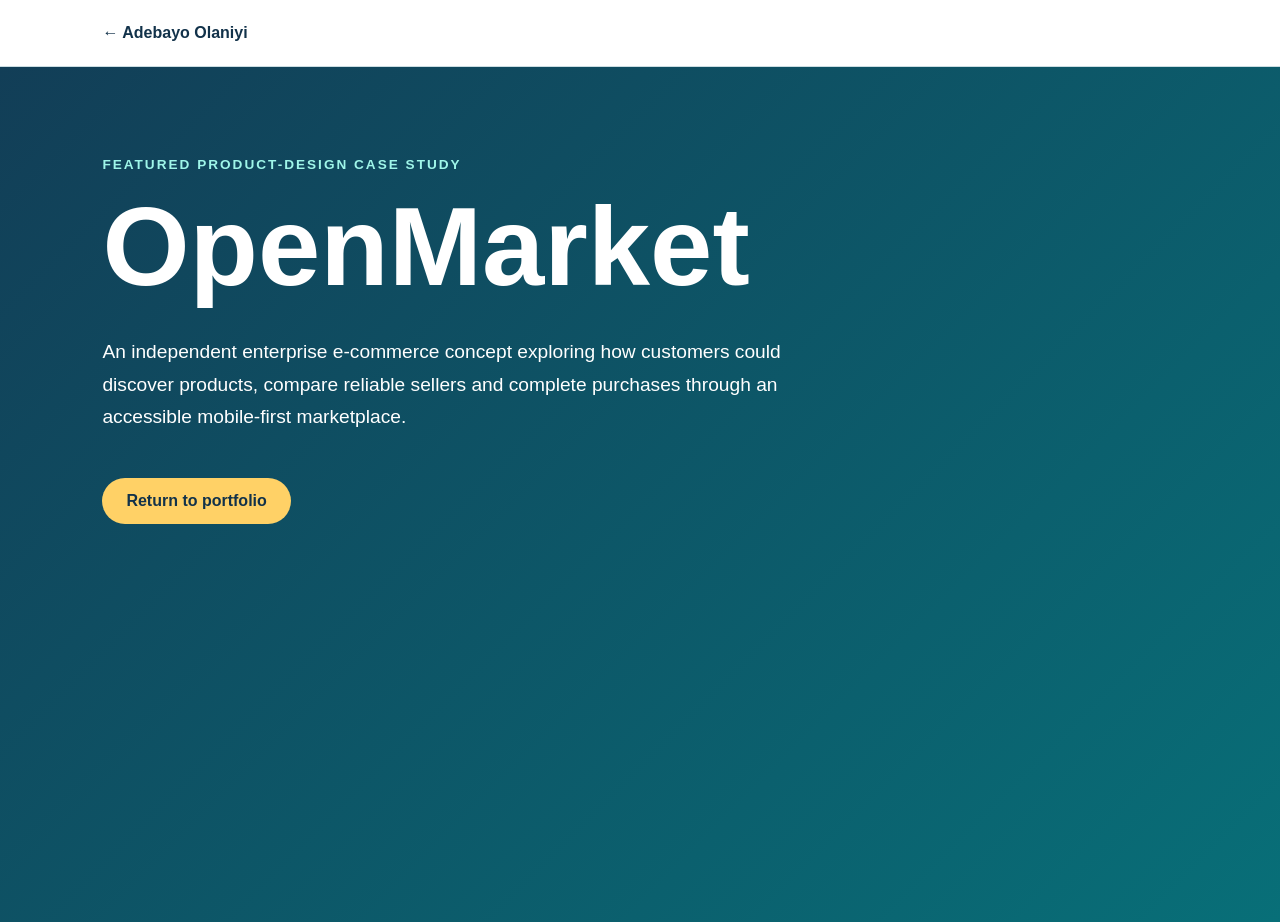
==== commit c094e995: "Replace OpenMarket with accessible design" ====
--- a/openmarket.html
+++ b/openmarket.html
@@ -2,1125 +2,90 @@
 <html lang="en">
 <head>
   <meta charset="UTF-8">
+  <meta name="viewport" content="width=device-width, initial-scale=1.0">
 
-  <meta
-    name="viewport"
-    content="width=device-width, initial-scale=1.0"
-  >
-
-  <meta
-    name="description"
-    content="OpenMarket e-commerce UX case study by Senior UI/UX Designer Adebayo Olaniyi."
-  >
-
-  <title>OpenMarket Case Study | Adebayo Olaniyi</title>
+  <title>OpenMarket | Adebayo Olaniyi</title>
 
   <style>
-    :root {
-      --deep-blue: #123e57;
-      --blue: #086f78;
-      --teal: #007c76;
-      --light-teal: #e1f7f4;
-      --pale-teal: #f2fbfa;
-      --yellow: #ffd166;
-      --yellow-hover: #ffe39a;
-      --white: #ffffff;
-      --heading: #12324a;
-      --text: #354f5f;
-      --muted: #526a78;
-      --border: #cbdde2;
-      --cream: #fff9eb;
-      --shadow: 0 18px 45px rgba(18, 62, 87, 0.14);
-      --radius: 24px;
-      --maximum-width: 1160px;
-    }
-
-    * {
-      box-sizing: border-box;
+    body {
       margin: 0;
-      padding: 0;
-    }
-
-    html {
-      scroll-behavior: smooth;
-    }
-
-    body {
-      background: var(--white);
-      color: var(--text);
+      background: #ffffff;
+      color: #12324a;
       font-family: Arial, Helvetica, sans-serif;
-      font-size: 17px;
-      line-height: 1.7;
-    }
-
-    img {
-      display: block;
-      max-width: 100%;
-    }
-
-    a {
-      color: inherit;
-    }
-
-    .container {
-      width: min(90%, var(--maximum-width));
-      margin: 0 auto;
-    }
-
-    .skip-link {
-      position: absolute;
-      top: -100px;
-      left: 20px;
-      z-index: 1000;
-      background: var(--yellow);
-      color: var(--heading);
-      padding: 12px 18px;
-      border-radius: 8px;
-      font-weight: 800;
-    }
-
-    .skip-link:focus {
-      top: 20px;
     }
 
     header {
-      position: sticky;
-      top: 0;
-      z-index: 100;
-      background: rgba(255, 255, 255, 0.97);
-      border-bottom: 1px solid var(--border);
-      backdrop-filter: blur(12px);
+      padding: 24px 8%;
+      background: #ffffff;
+      border-bottom: 1px solid #cbdde2;
     }
 
-    .navigation {
-      min-height: 76px;
-      display: flex;
-      align-items: center;
-      justify-content: space-between;
-      gap: 30px;
-    }
-
-    .brand {
-      color: var(--heading);
-      font-size: 1.05rem;
-      font-weight: 900;
-      text-decoration: none;
-    }
-
-    .brand:hover,
-    .brand:focus {
-      color: var(--teal);
-    }
-
-    .nav-links {
-      display: flex;
-      align-items: center;
-      gap: 24px;
-      list-style: none;
-    }
-
-    .nav-links a {
-      color: var(--heading);
-      font-size: 0.94rem;
+    header a {
+      color: #12324a;
       font-weight: 800;
       text-decoration: none;
     }
 
-    .nav-links a:hover,
-    .nav-links a:focus {
-      color: var(--teal);
-    }
-
-    .menu-button {
-      display: none;
-      background: var(--deep-blue);
-      color: var(--white);
-      border: 0;
-      border-radius: 10px;
-      padding: 10px 15px;
-      font-size: 1rem;
-      font-weight: 800;
-      cursor: pointer;
-    }
-
-    .hero {
-      position: relative;
-      overflow: hidden;
-      background:
-        radial-gradient(
-          circle at 82% 18%,
-          rgba(159, 246, 233, 0.2),
-          transparent 29%
-        ),
-        linear-gradient(
-          135deg,
-          var(--deep-blue) 0%,
-          var(--blue) 100%
-        );
-      color: var(--white);
-      padding: 100px 0 85px;
-    }
-
-    .hero::after {
-      content: "";
-      position: absolute;
-      right: -100px;
-      bottom: -170px;
-      width: 450px;
-      height: 450px;
-      border: 70px solid rgba(255, 255, 255, 0.06);
-      border-radius: 50%;
-    }
-
-    .hero-content {
-      position: relative;
-      z-index: 1;
-    }
-
-    .eyebrow {
-      color: var(--teal);
-      font-size: 0.8rem;
-      font-weight: 900;
-      letter-spacing: 0.14em;
-      text-transform: uppercase;
-    }
-
-    .hero .eyebrow {
-      color: #9ff6e9;
+    main {
+      min-height: 75vh;
+      padding: 90px 8%;
+      background: linear-gradient(135deg, #123e57, #086f78);
+      color: #ffffff;
     }
 
     h1 {
-      max-width: 850px;
-      margin: 16px 0 24px;
-      color: var(--white);
-      font-size: clamp(3.6rem, 10vw, 7rem);
-      line-height: 0.96;
-      letter-spacing: -0.06em;
+      margin: 10px 0 25px;
+      color: #ffffff;
+      font-size: clamp(4rem, 10vw, 7rem);
     }
 
-    .hero-intro {
-      max-width: 790px;
-      color: var(--white);
-      font-size: 1.18rem;
-      font-weight: 500;
+    p {
+      max-width: 750px;
+      color: #ffffff;
+      font-size: 1.2rem;
+      line-height: 1.7;
     }
 
-    .hero-actions {
-      display: flex;
-      flex-wrap: wrap;
-      gap: 14px;
-      margin-top: 32px;
+    .label {
+      color: #9ff6e9;
+      font-size: 0.85rem;
+      font-weight: 900;
+      letter-spacing: 2px;
+      text-transform: uppercase;
     }
 
     .button {
       display: inline-block;
-      border: 2px solid transparent;
-      border-radius: 999px;
-      padding: 12px 23px;
+      margin-top: 25px;
+      padding: 14px 24px;
+      background: #ffd166;
+      color: #12324a;
+      border-radius: 30px;
       font-weight: 800;
-      text-align: center;
       text-decoration: none;
-      transition: 0.2s ease;
     }
+  </style>
+</head>
 
-    .button:hover,
-    .button:focus {
-      transform: translateY(-2px);
-    }
+<body>
+  <header>
+    <a href="index.html">← Adebayo Olaniyi</a>
+  </header>
 
-    .button-primary {
-      background: var(--yellow);
-      color: var(--heading);
-    }
+  <main>
+    <div class="label">Featured product-design case study</div>
 
-    .button-primary:hover,
-    .button-primary:focus {
-      background: var(--yellow-hover);
-    }
+    <h1>OpenMarket</h1>
 
-    .button-secondary {
-      background: var(--white);
-      border-color: var(--white);
-      color: var(--deep-blue);
-    }
+    <p>
+      An independent enterprise e-commerce concept exploring how
+      customers could discover products, compare reliable sellers and
+      complete purchases through an accessible mobile-first marketplace.
+    </p>
 
-    .button-secondary:hover,
-    .button-secondary:focus {
-      background: var(--light-teal);
-      color: var(--teal);
-    }
-
-    .project-meta {
-      display: grid;
-      grid-template-columns: repeat(4, 1fr);
-      gap: 20px;
-      margin-top: 48px;
-      padding-top: 30px;
-      border-top: 1px solid rgba(255, 255, 255, 0.45);
-    }
-
-    .meta-item span {
-      display: block;
-      margin-bottom: 5px;
-      color: #9ff6e9;
-      font-size: 0.73rem;
-      font-weight: 900;
-      letter-spacing: 0.08em;
-      text-transform: uppercase;
-    }
-
-    .meta-item strong {
-      color: var(--white);
-      font-size: 0.95rem;
-    }
-
-    section {
-      padding: 88px 0;
-    }
-
-    .light-section {
-      background: var(--white);
-    }
-
-    .alternate-section {
-      background: var(--pale-teal);
-    }
-
-    .section-heading {
-      max-width: 800px;
-      margin-bottom: 42px;
-    }
-
-    .section-heading h2 {
-      margin: 8px 0 16px;
-      color: var(--heading);
-      font-size: clamp(2rem, 5vw, 3.4rem);
-      line-height: 1.1;
-      letter-spacing: -0.035em;
-    }
-
-    .section-heading p {
-      color: var(--text);
-      font-size: 1.05rem;
-    }
-
-    .two-column {
-      display: grid;
-      grid-template-columns: 1fr 1fr;
-      gap: 45px;
-      align-items: start;
-    }
-
-    .content-block h3 {
-      margin-bottom: 12px;
-      color: var(--heading);
-      font-size: 1.35rem;
-    }
-
-    .content-block p {
-      margin-bottom: 18px;
-      color: var(--text);
-    }
-
-    .highlight {
-      background: var(--light-teal);
-      border-left: 5px solid var(--teal);
-      border-radius: var(--radius);
-      padding: 34px;
-    }
-
-    .highlight strong {
-      display: block;
-      margin-bottom: 12px;
-      color: var(--heading);
-      font-size: 1.25rem;
-    }
-
-    .highlight p {
-      color: var(--text);
-    }
-
-    .cards {
-      display: grid;
-      grid-template-columns: repeat(3, 1fr);
-      gap: 22px;
-    }
-
-    .card {
-      background: var(--white);
-      border: 1px solid var(--border);
-      border-radius: var(--radius);
-      padding: 30px;
-      box-shadow: var(--shadow);
-    }
-
-    .card-number {
-      margin-bottom: 22px;
-      color: var(--teal);
-      font-size: 0.85rem;
-      font-weight: 900;
-    }
-
-    .card h3 {
-      margin-bottom: 10px;
-      color: var(--heading);
-      font-size: 1.2rem;
-    }
-
-    .card p {
-      color: var(--text);
-    }
-
-    .process {
-      counter-reset: process;
-    }
-
-    .process-item {
-      counter-increment: process;
-      display: grid;
-      grid-template-columns: 90px 1fr;
-      gap: 25px;
-      padding: 30px 0;
-      border-bottom: 1px solid var(--border);
-    }
-
-    .process-item::before {
-      content: "0" counter(process);
-      color: var(--teal);
-      font-size: 1.4rem;
-      font-weight: 900;
-    }
-
-    .process-item h3 {
-      margin-bottom: 8px;
-      color: var(--heading);
-      font-size: 1.3rem;
-    }
-
-    .process-item p {
-      color: var(--text);
-    }
-
-    .bright-section {
-      background:
-        linear-gradient(
-          135deg,
-          var(--deep-blue) 0%,
-          var(--blue) 100%
-        );
-      color: var(--white);
-    }
-
-    .bright-section .eyebrow {
-      color: #9ff6e9;
-    }
-
-    .bright-section .section-heading h2,
-    .bright-section .section-heading p {
-      color: var(--white);
-    }
-
-    .persona-card {
-      display: grid;
-      grid-template-columns: 0.7fr 1.3fr;
-      gap: 40px;
-      background: rgba(255, 255, 255, 0.13);
-      border: 2px solid rgba(255, 255, 255, 0.38);
-      border-radius: 30px;
-      padding: 40px;
-    }
-
-    .persona-summary {
-      display: grid;
-      place-items: center;
-      min-height: 250px;
-      background: var(--white);
-      border-radius: 24px;
-      padding: 30px;
-      text-align: center;
-    }
-
-    .persona-summary h3 {
-      color: var(--heading);
-      font-size: 1.7rem;
-    }
-
-    .persona-summary p {
-      color: var(--text);
-    }
-
-    .persona-details h3 {
-      margin-bottom: 12px;
-      color: var(--white);
-      font-size: 1.4rem;
-    }
-
-    .persona-details p {
-      margin-bottom: 20px;
-      color: var(--white);
-    }
-
-    .persona-details ul {
-      padding-left: 22px;
-      color: var(--white);
-    }
-
-    .persona-details li {
-      margin-bottom: 9px;
-    }
-
-    .flow {
-      display: grid;
-      grid-template-columns: repeat(5, 1fr);
-      gap: 14px;
-    }
-
-    .flow-step {
-      position: relative;
-      background: var(--white);
-      border: 1px solid var(--border);
-      border-radius: 16px;
-      padding: 22px 15px;
-      color: var(--heading);
-      font-weight: 800;
-      text-align: center;
-      box-shadow: 0 8px 22px rgba(18, 62, 87, 0.08);
-    }
-
-    .flow-step:not(:last-child)::after {
-      content: "→";
-      position: absolute;
-      top: 50%;
-      right: -18px;
-      z-index: 2;
-      color: var(--teal);
-      font-size: 1.3rem;
-      transform: translateY(-50%);
-    }
-
-    .design-board {
-      background: var(--deep-blue);
-      border-radius: 30px;
-      padding: 25px;
-      box-shadow: var(--shadow);
-    }
-
-    .design-board img {
-      width: 100%;
-      border-radius: 18px;
-    }
-
-    .design-board figcaption {
-      margin-top: 16px;
-      color: var(--white);
-      font-size: 0.92rem;
-      text-align: center;
-    }
-
-    .solution-grid {
-      display: grid;
-      grid-template-columns: repeat(3, 1fr);
-      gap: 22px;
-    }
-
-    .solution {
-      overflow: hidden;
-      background: var(--white);
-      border: 1px solid var(--border);
-      border-radius: var(--radius);
-      box-shadow: var(--shadow);
-    }
-
-    .solution-visual {
-      min-height: 250px;
-      display: grid;
-      place-items: center;
-      background: linear-gradient(145deg, #0a8b86, #086076);
-      padding: 25px;
-    }
-
-    .screen-card {
-      width: 80%;
-      background: var(--white);
-      border-radius: 20px;
-      padding: 20px;
-      box-shadow: 0 18px 35px rgba(0, 0, 0, 0.18);
-    }
-
-    .screen-line {
-      height: 11px;
-      margin-bottom: 11px;
-      background: #d8e4e8;
-      border-radius: 10px;
-    }
-
-    .screen-line.short {
-      width: 65%;
-    }
-
-    .screen-button {
-      height: 34px;
-      margin-top: 20px;
-      background: var(--yellow);
-      border-radius: 18px;
-    }
-
-    .solution-copy {
-      padding: 25px;
-    }
-
-    .solution-copy h3 {
-      margin-bottom: 8px;
-      color: var(--heading);
-    }
-
-    .solution-copy p {
-      color: var(--text);
-    }
-
-    .checklist {
-      display: grid;
-      grid-template-columns: repeat(2, 1fr);
-      gap: 18px;
-      list-style: none;
-    }
-
-    .checklist li {
-      background: var(--white);
-      border: 1px solid var(--border);
-      border-radius: 16px;
-      padding: 20px;
-      color: var(--heading);
-      font-weight: 700;
-      box-shadow: 0 8px 22px rgba(18, 62, 87, 0.07);
-    }
-
-    .checklist li::before {
-      content: "✓";
-      margin-right: 10px;
-      color: var(--teal);
-      font-weight: 900;
-    }
-
-    .outcome-panel {
-      background: var(--white);
-      border-radius: 28px;
-      padding: 40px;
-      box-shadow: var(--shadow);
-    }
-
-    .outcome-panel h3 {
-      margin-bottom: 16px;
-      color: var(--heading);
-      font-size: 1.8rem;
-    }
-
-    .outcome-panel p {
-      margin-bottom: 16px;
-      color: var(--text);
-    }
-
-    .disclaimer {
-      margin-top: 30px;
-      background: var(--cream);
-      border-left: 5px solid #d97706;
-      border-radius: 8px;
-      padding: 24px;
-      color: var(--text);
-    }
-
-    .disclaimer strong {
-      display: block;
-      margin-bottom: 6px;
-      color: var(--heading);
-    }
-
-    .contact-section {
-      background: var(--light-teal);
-      text-align: center;
-    }
-
-    .contact-section .section-heading {
-      margin-right: auto;
-      margin-left: auto;
-    }
-
-    .contact-actions {
-      display: flex;
-      flex-wrap: wrap;
-      justify-content: center;
-      gap: 14px;
-    }
-
-    .contact-actions .button-primary {
-      background: var(--deep-blue);
-      color: var(--white);
-    }
-
-    .contact-actions .button-secondary {
-      border-color: var(--deep-blue);
-      color: var(--deep-blue);
-    }
-
-    footer {
-      background: var(--deep-blue);
-      color: var(--white);
-      padding: 30px 0;
-      text-align: center;
-    }
-
-    .back-to-top {
-      position: fixed;
-      right: 20px;
-      bottom: 20px;
-      z-index: 90;
-      display: none;
-      width: 48px;
-      height: 48px;
-      background: var(--yellow);
-      color: var(--heading);
-      border: 0;
-      border-radius: 50%;
-      font-size: 1.25rem;
-      font-weight: 900;
-      cursor: pointer;
-      box-shadow: var(--shadow);
-    }
-
-    .back-to-top.visible {
-      display: block;
-    }
-
-    a:focus,
-    button:focus {
-      outline: 4px solid var(--yellow);
-        padding: 78px 0 68px;
-      }
-
-      section {
-        padding: 68px 0;
-      }
-    }
-
-    @media (max-width: 520px) {
-      .project-meta,
-      .cards,
-      .solution-grid,
-      .checklist,
-      .flow {
-        grid-template-columns: 1fr;
-      }
-
-      h1 {
-        font-size: 3.5rem;
-      }
-
-      .process-item {
-        grid-template-columns: 55px 1fr;
-      }
-
-      .persona-card,
-      .outcome-panel {
-        padding: 25px;
-      }
-
-      .button {
-        width: 100%;
-      }
-    }
-    <section class="light-section" id="overview">
-      <div class="container">
-        <div class="section-heading">
-          <p class="eyebrow">Project overview</p>
-
-          <h2>A clearer and more trustworthy marketplace experience</h2>
-
-          <p>
-            OpenMarket was created as an independent portfolio concept to
-            demonstrate product strategy, customer-centred design,
-            information architecture, interaction design and accessible
-            interface design.
-          </p>
-        </div>
-
-        <div class="two-column">
-          <div class="content-block">
-            <h3>The opportunity</h3>
-
-            <p>
-              Online shoppers can face overwhelming product choices,
-              inconsistent seller information, unclear delivery expectations
-              and complicated checkout journeys.
-            </p>
-
-            <p>
-              This concept explores how a marketplace could reduce these
-              difficulties while retaining the range and flexibility
-              customers expect from a modern e-commerce platform.
-            </p>
-          </div>
-
-          <div class="highlight">
-            <strong>Design objective</strong>
-
-            <p>
-              Create a responsive marketplace that helps customers find
-              relevant products, assess seller reliability and complete
-              purchases confidently.
-            </p>
-          </div>
-        </div>
-      </div>
-    </section>
-
-    <section class="alternate-section" id="challenge">
-      <div class="container">
-        <div class="section-heading">
-          <p class="eyebrow">The challenge</p>
-
-          <h2>Removing uncertainty from discovery and checkout</h2>
-
-          <p>
-            The experience needed to support quick decisions while remaining
-            understandable for customers with different levels of digital
-            confidence.
-          </p>
-        </div>
-
-        <div class="cards">
-          <article class="card">
-            <p class="card-number">01</p>
-            <h3>Complex discovery</h3>
-
-            <p>
-              Customers need effective search, familiar categories and
-              filters that narrow choices without creating confusion.
-            </p>
-          </article>
-
-          <article class="card">
-            <p class="card-number">02</p>
-            <h3>Trust concerns</h3>
-
-            <p>
-              Seller ratings, delivery information, returns and payment
-              protection must be visible before purchase.
-            </p>
-          </article>
-
-          <article class="card">
-            <p class="card-number">03</p>
-            <h3>Checkout friction</h3>
-
-            <p>
-              Long forms, unexpected costs and unclear progress can cause
-              customers to abandon their baskets.
-            </p>
-          </article>
-        </div>
-      </div>
-    </section>
-
-    <section class="light-section" id="process">
-      <div class="container">
-        <div class="section-heading">
-          <p class="eyebrow">Design process</p>
-
-          <h2>A structured approach from problem to interface</h2>
-
-          <p>
-            The project follows a practical product-design process. As this
-            is a concept, its findings and outcomes are presented as design
-            hypotheses rather than verified company results.
-          </p>
-        </div>
-
-        <div class="process">
-          <article class="process-item">
-            <div>
-              <h3>Discover</h3>
-
-              <p>
-                Reviewed common marketplace journeys and identified possible
-                friction involving product discovery, trust, delivery and
-                payment.
-              </p>
-            </div>
-          </article>
-
-          <article class="process-item">
-            <div>
-              <h3>Define</h3>
-
-              <p>
-                Organised the observations into customer needs, business
-                opportunities and a focused problem statement.
-              </p>
-            </div>
-          </article>
-
-          <article class="process-item">
-            <div>
-              <h3>Develop</h3>
-
-              <p>
-                Created customer journeys, user flows, information
-                architecture, wireframes and reusable interface patterns.
-              </p>
-            </div>
-          </article>
-
-          <article class="process-item">
-            <div>
-              <h3>Evaluate</h3>
-
-              <p>
-                Reviewed the proposed experience against usability,
-                responsiveness and accessibility requirements.
-              </p>
-            </div>
-          </article>
-        </div>
-      </div>
-    </section>
-
-    <section class="bright-section" id="user">
-    <section class="alternate-section" id="journey">
-      <div class="container">
-        <div class="section-heading">
-          <p class="eyebrow">Core journey</p>
-
-          <h2>A focused route from discovery to confirmation</h2>
-
-          <p>
-            The proposed journey reduces unnecessary decisions and keeps
-            essential information visible at every stage.
-          </p>
-        </div>
-
-        <div class="flow" aria-label="OpenMarket customer journey">
-          <div class="flow-step">Discover</div>
-          <div class="flow-step">Filter</div>
-          <div class="flow-step">Evaluate</div>
-          <div class="flow-step">Checkout</div>
-          <div class="flow-step">Confirm</div>
-        </div>
-      </div>
-    </section>
-
-    <section class="light-section" id="designs">
-      <div class="container">
-        <div class="section-heading">
-          <p class="eyebrow">Interface exploration</p>
-
-          <h2>Mobile-first OpenMarket screens</h2>
-
-          <p>
-            The screens demonstrate the visual direction for product
-            discovery, categories, product details, the shopping basket and
-            checkout.
-          </p>
-        </div>
-
-        <figure class="design-board">
-          <img
-            src="openmarket-screens.png"
-            alt="OpenMarket mobile interface concepts showing marketplace home, categories, product details, basket and checkout screens"
-          >
-
-          <figcaption>
-            OpenMarket interface concepts created for this independent
-            portfolio case study.
-          </figcaption>
-        </figure>
-      </div>
-    </section>
-
-    <section class="alternate-section" id="solution">
-      <div class="container">
-        <div class="section-heading">
-          <p class="eyebrow">Proposed solution</p>
-
-          <h2>Three principles guiding the experience</h2>
-
-          <p>
-            The proposed interface prioritises clarity, trust and a
-            predictable route through the marketplace.
-          </p>
-        </div>
-
-        <div class="solution-grid">
-          <article class="solution">
-            <div class="solution-visual">
-              <div class="screen-card">
-                <div class="screen-line"></div>
-                <div class="screen-line short"></div>
-                <div class="screen-line"></div>
-                <div class="screen-button"></div>
-              </div>
-            </div>
-
-            <div class="solution-copy">
-              <h3>Focused discovery</h3>
-
-              <p>
-                Clear search, categories and filters help customers reduce
-                large product selections.
-              </p>
-            </div>
-          </article>
-
-          <article class="solution">
-            <div class="solution-visual">
-              <div class="screen-card">
-                <div class="screen-line short"></div>
-                <div class="screen-line"></div>
-                <div class="screen-line"></div>
-                <div class="screen-button"></div>
-              </div>
-            </div>
-
-            <div class="solution-copy">
-              <h3>Visible trust signals</h3>
-
-              <p>
-                Seller details, customer reviews, delivery information and
-                returns are placed close to purchasing decisions.
-              </p>
-            </div>
-          </article>
-
-          <article class="solution">
-            <div class="solution-visual">
-              <div class="screen-card">
-                <div class="screen-line"></div>
-                <div class="screen-line short"></div>
-                <div class="screen-line short"></div>
-                <div class="screen-button"></div>
-              </div>
-            </div>
-
-            <div class="solution-copy">
-              <h3>Simplified checkout</h3>
-
-              <p>
-                A logical sequence and clear order summary reduce uncertainty
-                before payment.
-              </p>
-            </div>
-          </article>
-        </div>
-      </div>
-    </section>
-
-    <section class="light-section" id="accessibility">
-      <div class="container">
-        <div class="section-heading">
-          <p class="eyebrow">Inclusive design</p>
-
-          <h2>Accessibility considered from the beginning</h2>
-
-          <p>
-            The proposed experience uses understandable content, clear colour
-            contrast, visible focus states and responsive layouts.
-          </p>
-        </div>
-
-        <ul class="checklist">
-          <li>Meaningful headings and page structure</li>
-          <li>Keyboard-accessible navigation</li>
-          <li>Visible keyboard-focus indicators</li>
-          <li>Clear foreground and background contrast</li>
-          <li>Descriptive labels and alternative text</li>
-          <li>Responsive mobile and desktop layouts</li>
-        </ul>
-      </div>
-    </section>
-
-    <section class="bright-section" id="outcome">
-      <div class="container">
-        <div class="section-heading">
-          <p class="eyebrow">Outcome and reflection</p>
-
-          <h2>A scalable foundation for a marketplace product</h2>
-
-          <p>
-            The concept demonstrates an end-to-end senior product-design
-            approach.
-          </p>
-        </div>
-
-        <div class="outcome-panel">
-          <h3>What the concept demonstrates</h3>
-
-          <p>
-            OpenMarket demonstrates how research assumptions, product
-            strategy, information architecture, interaction design and
-            accessible visual design can be brought together in a unified
-            marketplace experience.
-          </p>
-
-          <p>
-            The recommended next stage would be moderated usability testing
-            with genuine marketplace customers, followed by design revisions
-            and accessibility testing with assistive technologies.
-          </p>
-        </div>
-
-        <aside class="disclaimer">
-          <strong>Portfolio disclosure</strong>
-
-          OpenMarket is an independent conceptual project created for
-          portfolio demonstration. It is not presented as commissioned work
-          for Amazon, Aviva, MTN Nigeria, Nigerian Bottling Company or any
-          other employer. Its proposed outcomes are design objectives rather
-          than verified commercial results.
-        </aside>
-      </div>
-    </section>
-
-    <section class="contact-section">
-      <div class="container">
-        <div class="section-heading">
-          <p class="eyebrow">Contact</p>
-
-          <h2>Interested in discussing my design experience?</h2>
-
-          <p>
-            View my portfolio, download my CV or contact me directly.
-          </p>
-        </div>
-
-        <div class="contact-actions">
-      const isOpen = navigationLinks.classList.toggle("open");
-
-      menuButton.setAttribute(
-        "aria-expanded",
-        isOpen ? "true" : "false"
-      );
-    });
-
-    document.querySelectorAll(".nav-links a").forEach(function (link) {
-      link.addEventListener("click", function () {
-        navigationLinks.classList.remove("open");
-        menuButton.setAttribute("aria-expanded", "false");
-      });
-    });
-
-    window.addEventListener("scroll", function () {
-      if (window.scrollY > 500) {
-        backToTop.classList.add("visible");
-      } else {
-        backToTop.classList.remove("visible");
-      }
-    });
-
-    backToTop.addEventListener("click", function () {
-      window.scrollTo({
-        top: 0,
-        behavior: "smooth"
-      });
-    });
-  </script>
+    <a class="button" href="index.html">
+      Return to portfolio
+    </a>
+  </main>
 </body>
 </html>
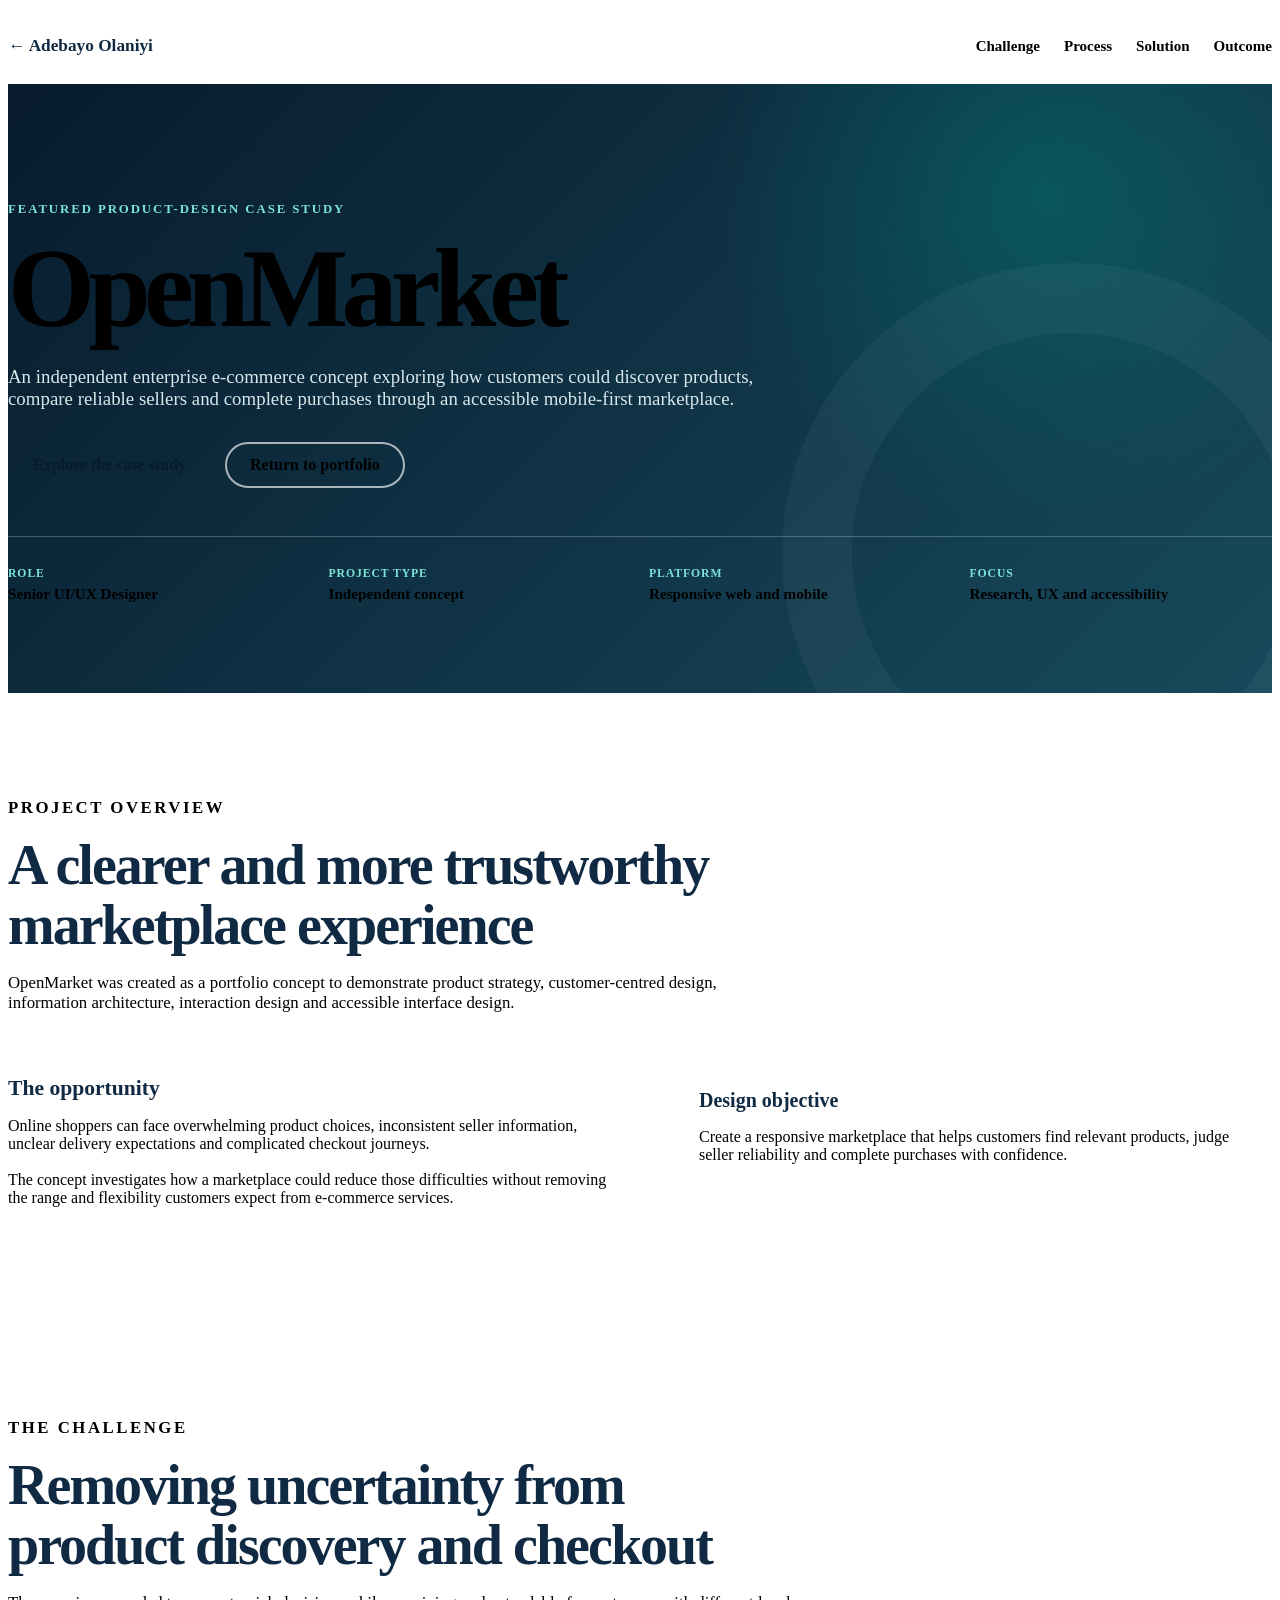
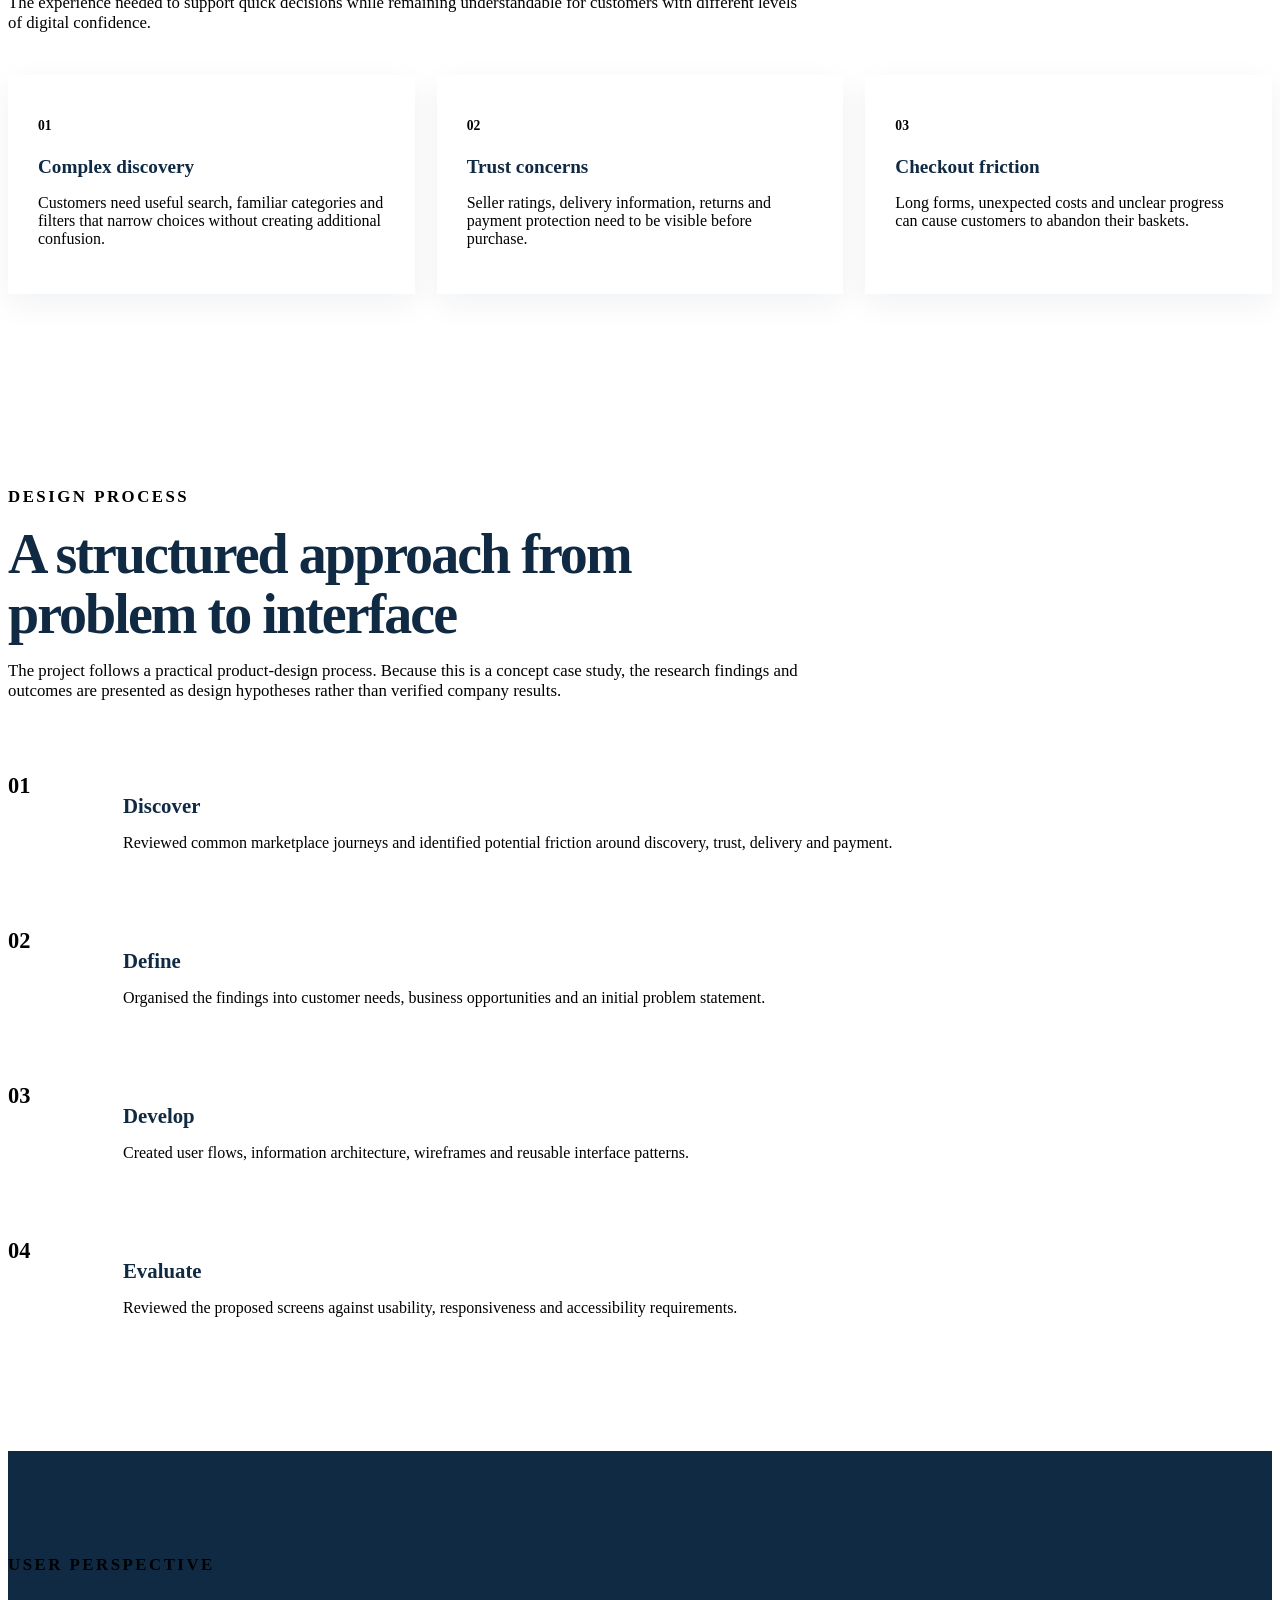
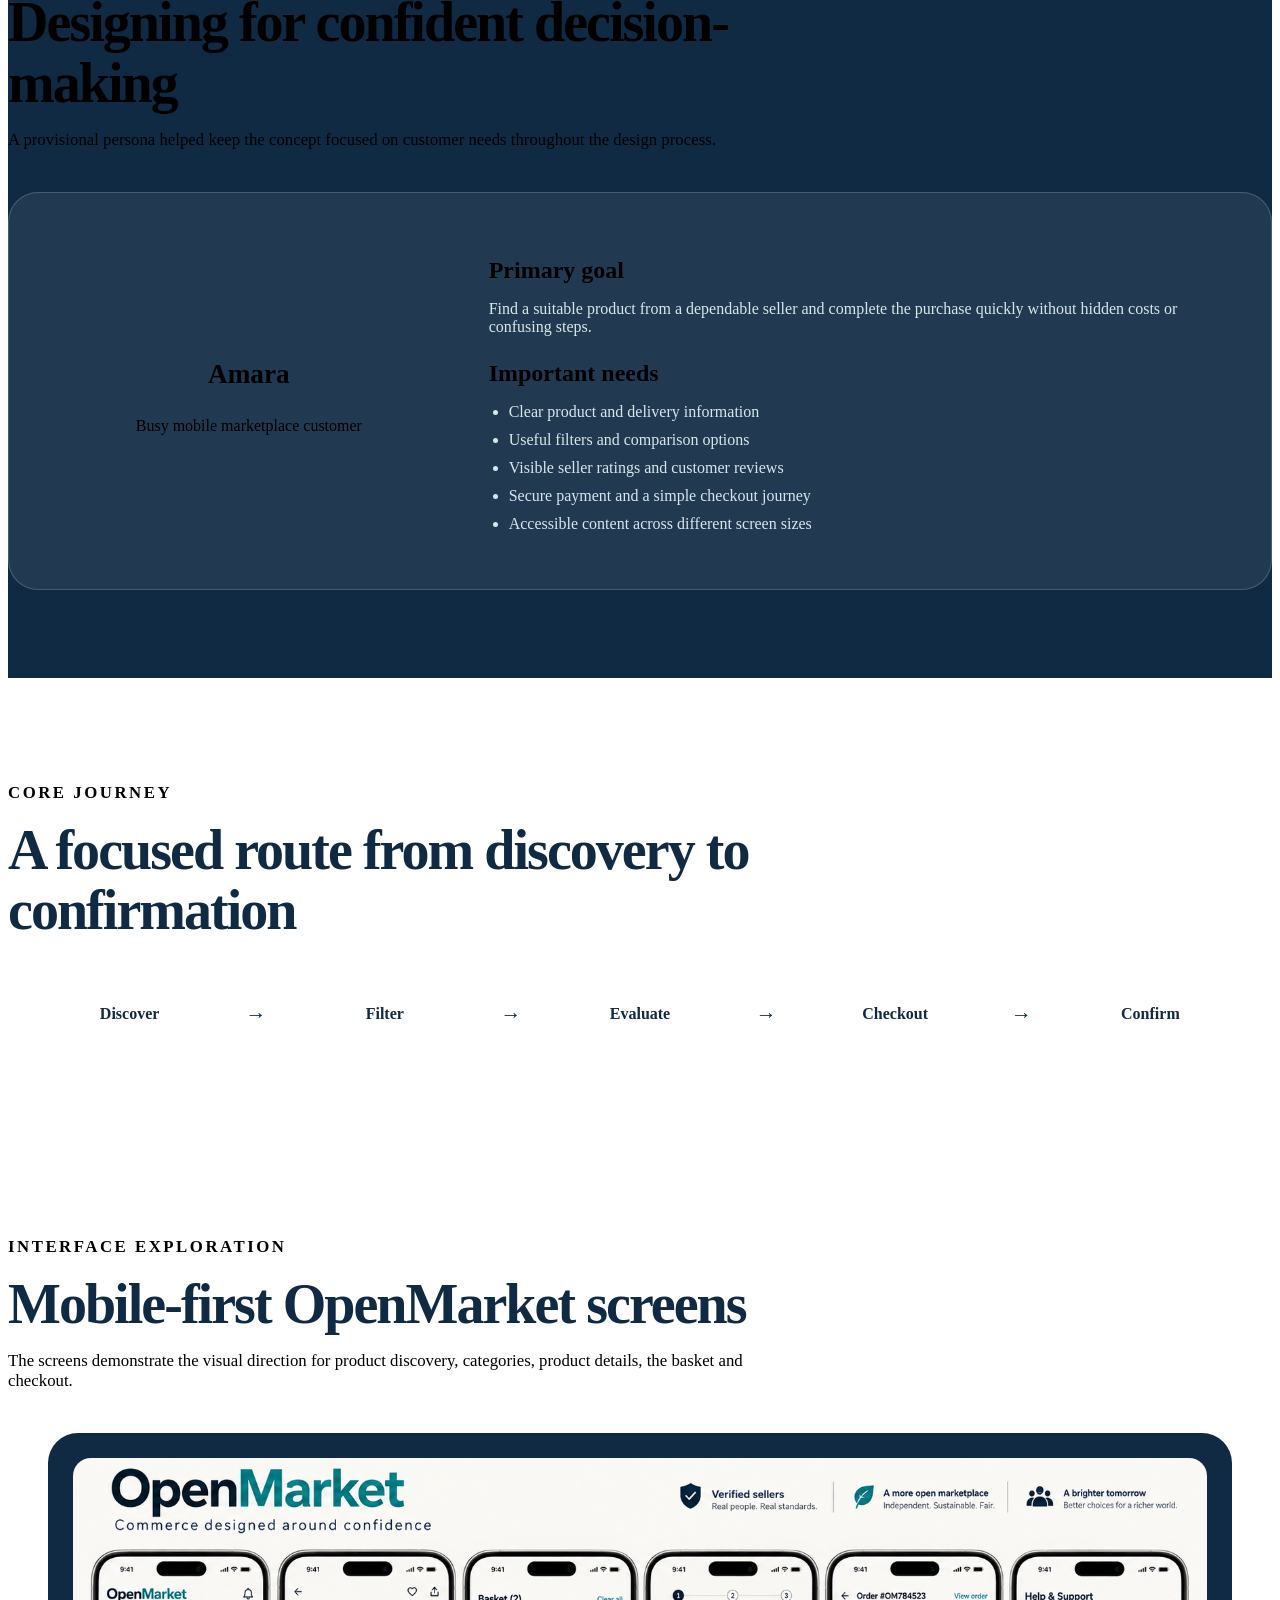
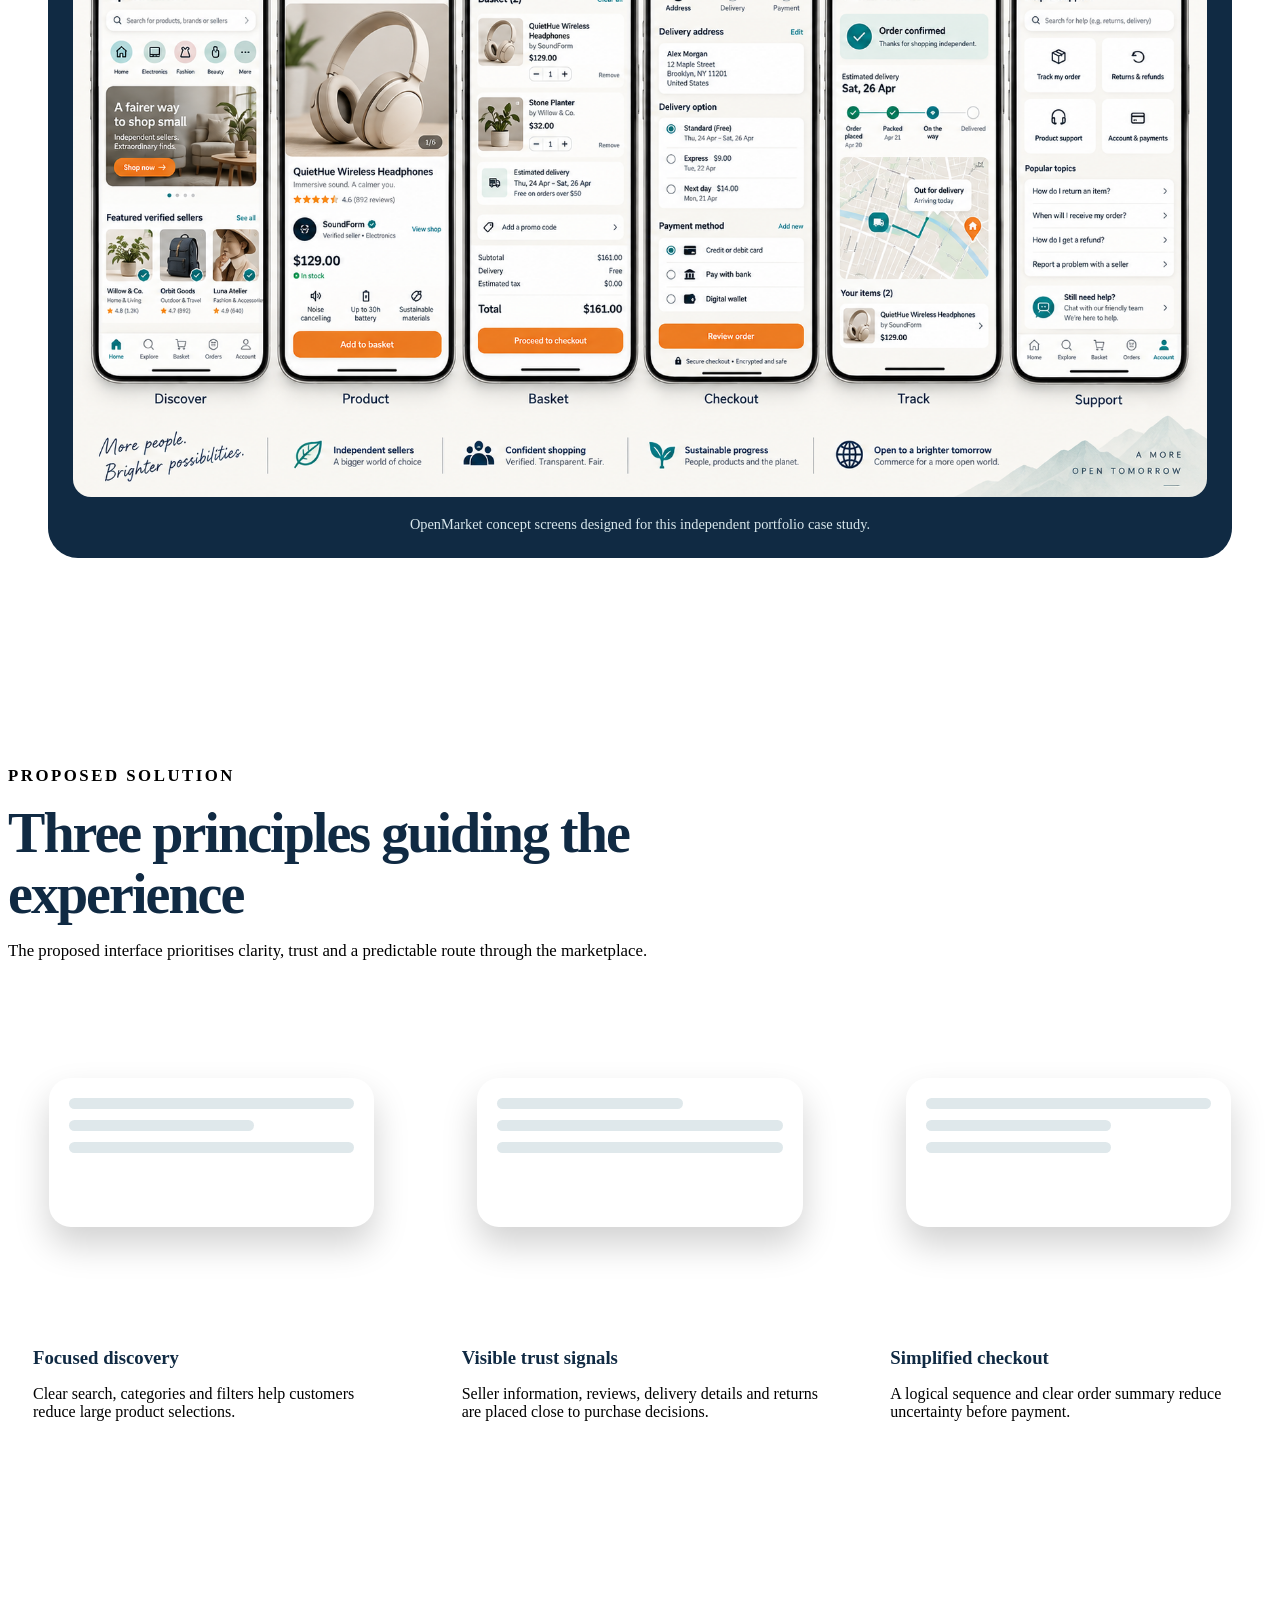
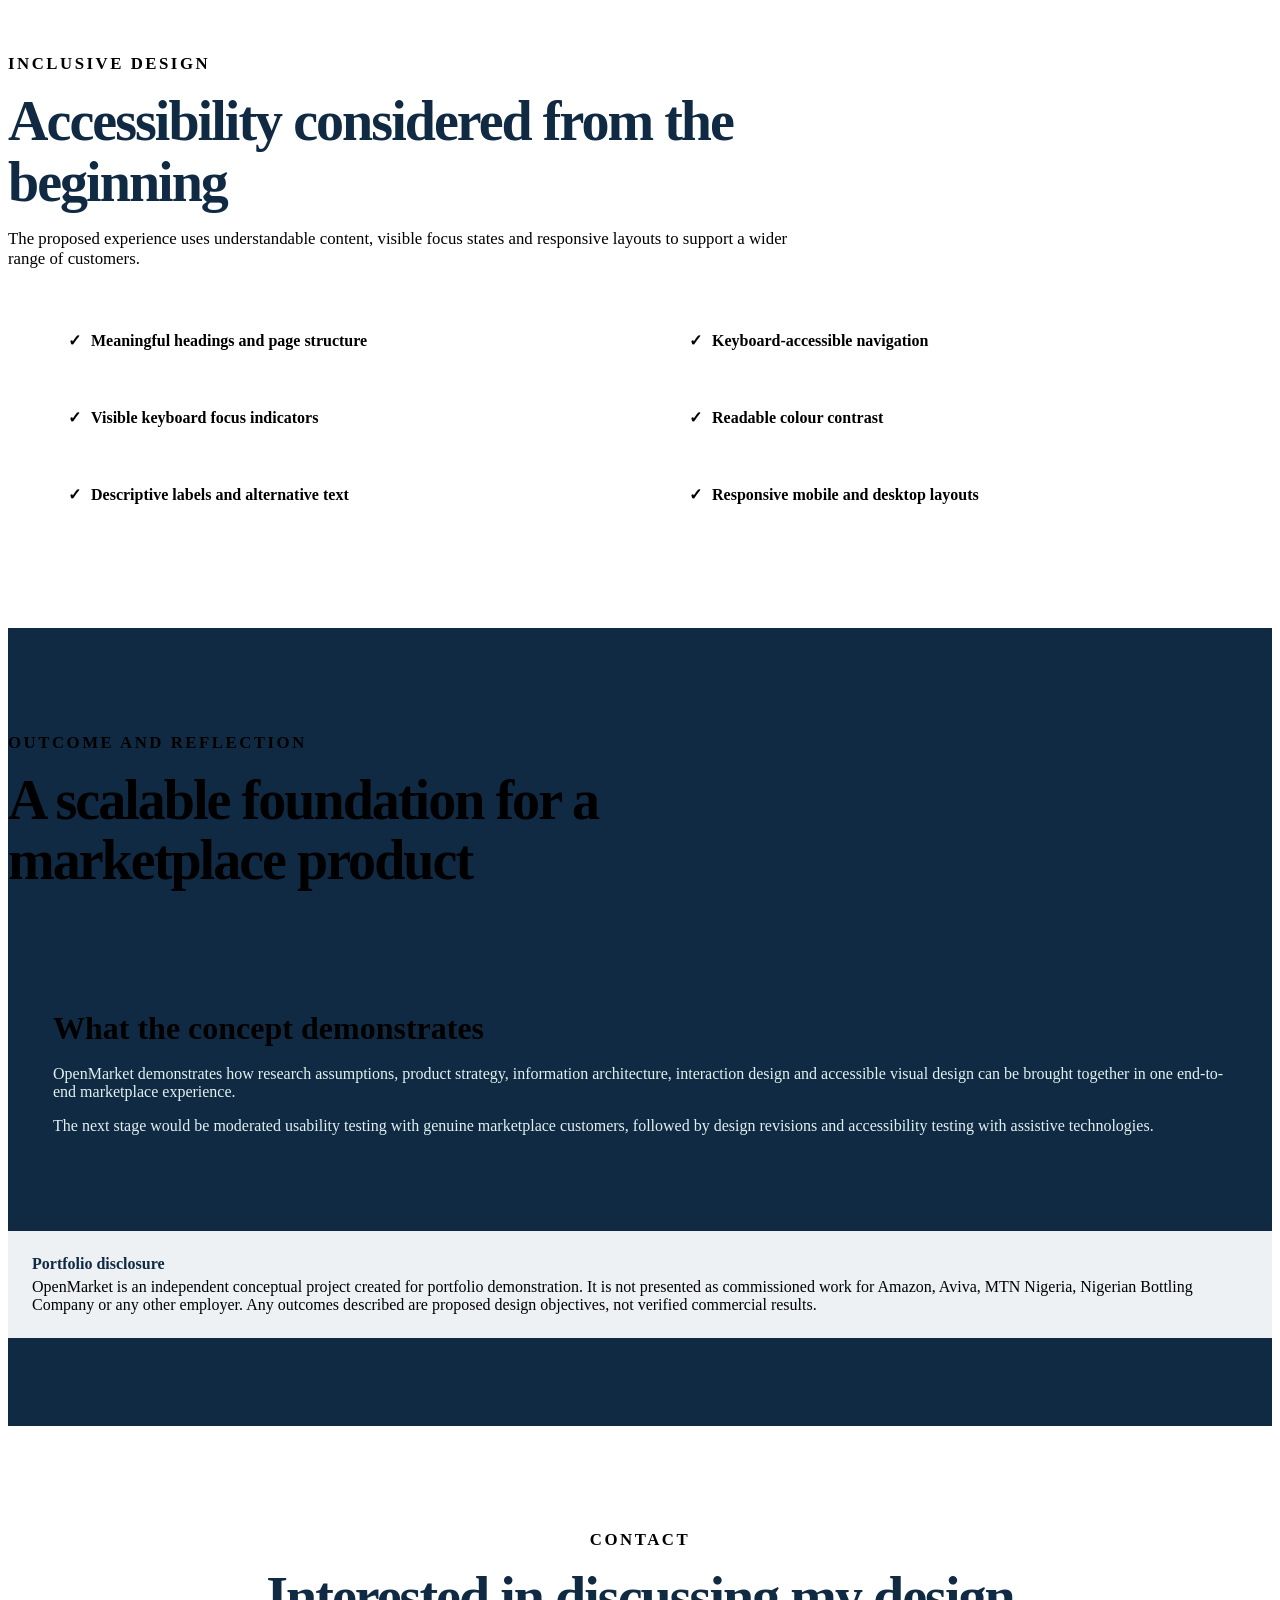
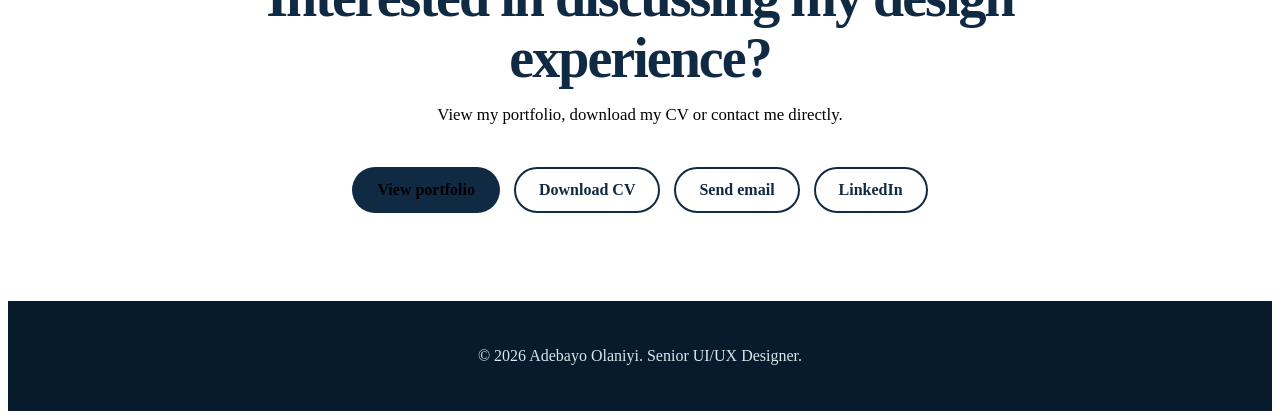
==== commit 6867c1b7: "Replace OpenMarket with accessible design" ====
--- a/openmarket.html
+++ b/openmarket.html
@@ -2,90 +2,1229 @@
 <html lang="en">
 <head>
   <meta charset="UTF-8">
-  <meta name="viewport" content="width=device-width, initial-scale=1.0">
-
-  <title>OpenMarket | Adebayo Olaniyi</title>
+
+  <meta
+    name="viewport"
+    content="width=device-width, initial-scale=1.0"
+  >
+
+  <meta
+    name="description"
+    content="OpenMarket enterprise e-commerce UX case study by Senior UI/UX Designer Adebayo Olaniyi."
+  >
+
+  <title>OpenMarket Case Study | Adebayo Olaniyi</title>
 
   <style>
-    body {
-      margin: 0;
-      background: #ffffff;
-      color: #12324a;
-      font-family: Arial, Helvetica, sans-serif;
+    :root {
+      --navy: #102a43;
+      --navy-dark: #071b2d;
+    .container {
+      width: min(90%, var(--max-width));
+      margin: 0 auto;
+    }
+
+    .skip-link {
+      position: absolute;
+      top: -100px;
+      left: 20px;
+      z-index: 1000;
+      background: var(--orange);
+      color: var(--navy-dark);
+      padding: 12px 18px;
+      border-radius: 8px;
+      font-weight: 800;
+    }
+
+    .skip-link:focus {
+      top: 20px;
     }
 
     header {
-      padding: 24px 8%;
-      background: #ffffff;
-      border-bottom: 1px solid #cbdde2;
-    }
-
-    header a {
-      color: #12324a;
+      position: sticky;
+      top: 0;
+      z-index: 100;
+      background: rgba(255, 255, 255, 0.96);
+      border-bottom: 1px solid var(--border);
+      backdrop-filter: blur(12px);
+    }
+
+    .navigation {
+      min-height: 76px;
+      display: flex;
+      align-items: center;
+      justify-content: space-between;
+      gap: 30px;
+    }
+
+    .brand {
+      color: var(--navy);
+      font-size: 1.08rem;
+      font-weight: 900;
+      text-decoration: none;
+    }
+
+    .brand:hover,
+    .brand:focus {
+      color: var(--teal);
+    }
+
+    .nav-links {
+      display: flex;
+      align-items: center;
+      gap: 24px;
+      list-style: none;
+    }
+
+    .nav-links a {
+      color: var(--text);
+      font-size: 0.94rem;
+      font-weight: 700;
+      text-decoration: none;
+    }
+
+    .nav-links a:hover,
+    .nav-links a:focus {
+      color: var(--teal);
+    }
+
+    .menu-button {
+      display: none;
+      background: var(--navy);
+      color: var(--white);
+      border: 0;
+      border-radius: 10px;
+      padding: 10px 14px;
+      font-size: 1rem;
+      font-weight: 800;
+      cursor: pointer;
+    }
+
+    .hero {
+      position: relative;
+      overflow: hidden;
+      background:
+        radial-gradient(
+          circle at 82% 18%,
+          rgba(0, 127, 120, 0.42),
+          transparent 29%
+        ),
+        linear-gradient(135deg, var(--navy-dark), #174a5c);
+      color: var(--white);
+      padding: 105px 0 90px;
+    }
+
+    .hero::after {
+      content: "";
+      position: absolute;
+      right: -90px;
+      bottom: -150px;
+      width: 440px;
+      height: 440px;
+      border: 70px solid rgba(255, 255, 255, 0.04);
+      border-radius: 50%;
+    }
+
+    .hero-content {
+      position: relative;
+      z-index: 1;
+    }
+
+    .eyebrow {
+      color: #7ce2da;
+      font-size: 0.8rem;
+      font-weight: 900;
+      letter-spacing: 0.15em;
+      text-transform: uppercase;
+    }
+
+    h1 {
+      max-width: 850px;
+      margin: 18px 0 24px;
+      font-size: clamp(3.5rem, 10vw, 7rem);
+      line-height: 0.96;
+      letter-spacing: -0.06em;
+    }
+
+    .hero-intro {
+      max-width: 770px;
+      color: #d8e7ec;
+      font-size: 1.18rem;
+    }
+
+    .hero-actions {
+      display: flex;
+      flex-wrap: wrap;
+      gap: 14px;
+      margin-top: 32px;
+    }
+
+    .button {
+      display: inline-block;
+      border: 2px solid transparent;
+      border-radius: 999px;
+      padding: 12px 23px;
       font-weight: 800;
       text-decoration: none;
-    }
-
-    main {
-      min-height: 75vh;
-      padding: 90px 8%;
-      background: linear-gradient(135deg, #123e57, #086f78);
-      color: #ffffff;
-    }
-
-    h1 {
-      margin: 10px 0 25px;
-      color: #ffffff;
-      font-size: clamp(4rem, 10vw, 7rem);
-    }
-
-    p {
-      max-width: 750px;
-      color: #ffffff;
-      font-size: 1.2rem;
-      line-height: 1.7;
-    }
-
-    .label {
-      color: #9ff6e9;
+      transition: 0.2s ease;
+    }
+
+    .button-primary {
+      background: var(--orange);
+      color: var(--navy-dark);
+    }
+
+    .button-secondary {
+      border-color: rgba(255, 255, 255, 0.65);
+      color: var(--white);
+    }
+
+    .button:hover,
+    .button:focus {
+      transform: translateY(-2px);
+    }
+
+    .project-meta {
+      display: grid;
+      grid-template-columns: repeat(4, 1fr);
+      gap: 18px;
+      margin-top: 48px;
+      padding-top: 30px;
+      border-top: 1px solid rgba(255, 255, 255, 0.24);
+    }
+
+    .meta-item span {
+      display: block;
+      margin-bottom: 5px;
+      color: #7ce2da;
+      font-size: 0.73rem;
+      font-weight: 900;
+      letter-spacing: 0.08em;
+      text-transform: uppercase;
+    }
+
+    .meta-item strong {
+      color: var(--white);
+      font-size: 0.95rem;
+    }
+
+    section {
+      padding: 88px 0;
+    }
+
+    .section-alt {
+      background: var(--cream);
+    }
+
+    .section-dark {
+      background: var(--navy);
+      color: var(--white);
+    }
+
+    .section-heading {
+      max-width: 790px;
+      margin-bottom: 42px;
+    }
+
+    .section-heading h2 {
+      margin: 8px 0 16px;
+      color: var(--navy);
+      font-size: clamp(2.1rem, 5vw, 3.5rem);
+      line-height: 1.08;
+      letter-spacing: -0.035em;
+    }
+
+    .section-heading p {
+      color: var(--muted);
+      font-size: 1.05rem;
+    }
+
+    .section-dark .section-heading h2,
+    .section-dark .section-heading p {
+      color: var(--white);
+    }
+
+    .two-column {
+      display: grid;
+      grid-template-columns: 1fr 1fr;
+      gap: 50px;
+      align-items: start;
+    }
+
+    .content-block h3 {
+      margin-bottom: 12px;
+      color: var(--navy);
+      font-size: 1.35rem;
+    }
+
+    .content-block p {
+      margin-bottom: 18px;
+      color: var(--muted);
+    }
+
+    .highlight {
+      background: var(--teal-light);
+      border-radius: var(--radius);
+      padding: 34px;
+    }
+
+    .highlight strong {
+      display: block;
+      margin-bottom: 12px;
+      color: var(--navy);
+      font-size: 1.25rem;
+    }
+
+    .highlight p {
+      color: var(--muted);
+    }
+
+    .cards {
+      display: grid;
+      grid-template-columns: repeat(3, 1fr);
+      gap: 22px;
+    }
+
+    .card {
+      background: var(--white);
+      border: 1px solid var(--border);
+      border-radius: var(--radius);
+      padding: 30px;
+      box-shadow: 0 10px 30px rgba(16, 42, 67, 0.06);
+    }
+
+    .card-number {
+      margin-bottom: 22px;
+      color: var(--orange);
       font-size: 0.85rem;
       font-weight: 900;
-      letter-spacing: 2px;
-      text-transform: uppercase;
-    }
-
-    .button {
-      display: inline-block;
-      margin-top: 25px;
-      padding: 14px 24px;
-      background: #ffd166;
-      color: #12324a;
+    }
+
+    .card h3 {
+      margin-bottom: 10px;
+      color: var(--navy);
+      font-size: 1.2rem;
+    }
+
+    .card p {
+      color: var(--muted);
+    }
+
+    .process {
+      counter-reset: process;
+    }
+
+    .process-item {
+      counter-increment: process;
+      display: grid;
+      grid-template-columns: 90px 1fr;
+      gap: 25px;
+      padding: 30px 0;
+      border-bottom: 1px solid var(--border);
+    }
+
+    .process-item::before {
+      content: "0" counter(process);
+      color: var(--teal);
+      font-size: 1.4rem;
+      font-weight: 900;
+    }
+
+    .process-item h3 {
+      margin-bottom: 8px;
+      color: var(--navy);
+      font-size: 1.3rem;
+    }
+
+    .process-item p {
+      color: var(--muted);
+    }
+
+    .persona-card {
+      display: grid;
+      grid-template-columns: 0.7fr 1.3fr;
+      gap: 40px;
+      background: rgba(255, 255, 255, 0.08);
+      border: 1px solid rgba(255, 255, 255, 0.18);
       border-radius: 30px;
+      padding: 40px;
+    }
+
+    .persona-summary {
+      display: grid;
+      place-items: center;
+      min-height: 250px;
+      background: linear-gradient(145deg, var(--teal), #005f5a);
+      border-radius: 24px;
+      padding: 30px;
+      text-align: center;
+    }
+
+    .persona-summary h3 {
+      font-size: 1.7rem;
+    }
+
+    .persona-details h3 {
+      margin-bottom: 14px;
+      font-size: 1.5rem;
+    }
+
+    .persona-details p {
+      margin-bottom: 20px;
+      color: #d8e7ec;
+    }
+
+    .persona-details ul {
+      padding-left: 20px;
+      color: #d8e7ec;
+    }
+
+    .persona-details li {
+      margin-bottom: 10px;
+    }
+
+    .flow {
+      display: grid;
+      grid-template-columns: repeat(5, 1fr);
+      gap: 12px;
+      align-items: center;
+    }
+
+    .flow-step {
+      position: relative;
+      background: var(--white);
+      border: 1px solid var(--border);
+      border-radius: 16px;
+      padding: 22px 15px;
+      color: var(--navy);
       font-weight: 800;
-      text-decoration: none;
+      text-align: center;
+    }
+
+    .flow-step:not(:last-child)::after {
+      content: "→";
+      position: absolute;
+      top: 50%;
+      right: -15px;
+      z-index: 2;
+      color: var(--orange);
+      font-size: 1.3rem;
+      transform: translateY(-50%);
+    }
+
+    .visual-board {
+      background: var(--navy);
+      border-radius: 30px;
+      padding: 25px;
+      box-shadow: var(--shadow);
+    }
+
+    .visual-board img {
+      width: 100%;
+      border-radius: 18px;
+    }
+
+    .image-caption {
+      margin-top: 15px;
+      color: #d8e7ec;
+      font-size: 0.9rem;
+      text-align: center;
+    }
+
+    .solution-grid {
+      display: grid;
+      grid-template-columns: repeat(3, 1fr);
+      gap: 22px;
+    }
+
+    .solution {
+      overflow: hidden;
+      background: var(--white);
+      border: 1px solid var(--border);
+      border-radius: var(--radius);
+      box-shadow: var(--shadow);
+    }
+
+    .solution-screen {
+      min-height: 250px;
+      display: grid;
+      place-items: center;
+      background:
+        radial-gradient(
+          circle at 70% 20%,
+          rgba(255, 255, 255, 0.25),
+          transparent 25%
+        ),
+        linear-gradient(145deg, var(--teal), #075764);
+      padding: 25px;
+    }
+
+    .screen-card {
+      width: 80%;
+      background: var(--white);
+      border-radius: 22px;
+      padding: 20px;
+      box-shadow: 0 18px 35px rgba(0, 0, 0, 0.18);
+    }
+
+    .screen-line {
+      height: 11px;
+      margin-bottom: 11px;
+      background: #dfe8eb;
+      border-radius: 10px;
+    }
+
+    .screen-line.short {
+      width: 65%;
+    }
+
+    .screen-button {
+      height: 34px;
+      margin-top: 20px;
+      background: var(--orange);
+      border-radius: 18px;
+    }
+
+    .solution-copy {
+      padding: 25px;
+    }
+
+    .solution-copy h3 {
+      margin-bottom: 8px;
+      color: var(--navy);
+    }
+
+    .solution-copy p {
+      color: var(--muted);
+    }
+
+    .checklist {
+      display: grid;
+      grid-template-columns: repeat(2, 1fr);
+      gap: 18px;
+      list-style: none;
+    }
+
+    .checklist li {
+      background: var(--white);
+      border: 1px solid var(--border);
+      border-radius: 16px;
+      padding: 20px;
+      font-weight: 700;
+    }
+
+    .checklist li::before {
+      content: "✓";
+      margin-right: 10px;
+      color: var(--teal);
+      font-weight: 900;
+    }
+
+    .outcome-panel {
+      background: linear-gradient(135deg, var(--teal), #075764);
+      color: var(--white);
+      border-radius: 32px;
+      padding: 45px;
+    }
+
+    .outcome-panel h3 {
+      margin-bottom: 18px;
+      font-size: 2rem;
+    }
+
+    .outcome-panel p {
+      margin-bottom: 16px;
+      color: #e0f1ef;
+    }
+
+    .disclaimer {
+      margin-top: 35px;
+      padding: 24px;
+      background: #edf1f3;
+      border-left: 5px solid var(--orange);
+    }
+
+    .disclaimer strong {
+      display: block;
+      margin-bottom: 5px;
+      color: var(--navy);
+    }
+
+    .next-step {
+      background: var(--cream);
+      text-align: center;
+    }
+
+    .next-step .section-heading {
+      margin-right: auto;
+      margin-left: auto;
+    }
+
+    .next-actions {
+      display: flex;
+      flex-wrap: wrap;
+      justify-content: center;
+      gap: 14px;
+    }
+
+    .next-actions .button-primary {
+      background: var(--navy);
+      color: var(--white);
+    }
+
+    .next-actions .button-secondary {
+      border-color: var(--navy);
+      color: var(--navy);
+    }
+
+    footer {
+      background: var(--navy-dark);
+      color: #d8e7ec;
+      padding: 30px 0;
+      text-align: center;
+    }
+
+    .back-to-top {
+      position: fixed;
+      right: 20px;
+      bottom: 20px;
+      z-index: 90;
+      display: none;
+      width: 46px;
+      height: 46px;
+      background: var(--orange);
+      color: var(--navy-dark);
+      border: 0;
+      border-radius: 50%;
+      font-size: 1.25rem;
+      font-weight: 900;
+      cursor: pointer;
+      box-shadow: var(--shadow);
+    }
+
+    .back-to-top.visible {
+      display: block;
+    }
+
+    a:focus,
+    button:focus {
+      outline: 3px solid var(--orange);
+      outline-offset: 4px;
+    }
+
+    @media (max-width: 900px) {
+      .project-meta,
+      .cards,
+      .solution-grid {
+        grid-template-columns: repeat(2, 1fr);
+      }
+
+      .flow {
+        grid-template-columns: repeat(3, 1fr);
+      }
+
+      .flow-step::after {
+        display: none;
+      }
+    }
+
+    @media (max-width: 720px) {
+      .menu-button {
+        display: block;
+      }
+
+      .nav-links {
+        position: absolute;
+        top: 76px;
+        right: 5%;
+        left: 5%;
+        display: none;
+        flex-direction: column;
+        align-items: stretch;
+        background: var(--white);
+        border: 1px solid var(--border);
+        border-radius: 16px;
+        padding: 20px;
+        box-shadow: var(--shadow);
+      }
+
+      .nav-links.open {
+        display: flex;
+      }
+
+      .two-column,
+      .persona-card {
+        grid-template-columns: 1fr;
+      }
+
+      .hero {
+        padding: 80px 0 70px;
+      }
+
+      section {
+        padding: 70px 0;
+      }
+    }
+
+    @media (max-width: 520px) {
+      .project-meta,
+      .cards,
+      .solution-grid,
+      .checklist,
+      .flow {
+        grid-template-columns: 1fr;
+      }
+
+      h1 {
+        font-size: 3.5rem;
+      }
+
+      .process-item {
+        grid-template-columns: 55px 1fr;
+      }
+
+      .outcome-panel,
+      .persona-card {
+        padding: 25px;
+      }
+
+      .button {
+        width: 100%;
+        text-align: center;
+      }
     }
   </style>
 </head>
 
 <body>
+  <a class="skip-link" href="#main-content">
+    Skip to main content
+  </a>
+
   <header>
-    <a href="index.html">← Adebayo Olaniyi</a>
+    <nav class="container navigation" aria-label="Main navigation">
+      <a class="brand" href="index.html">
+        ← Adebayo Olaniyi
+      </a>
+
+      <button
+        class="menu-button"
+        id="menuButton"
+        type="button"
+        aria-expanded="false"
+        aria-controls="navigationLinks"
+      >
+        Menu
+      </button>
+
+      <ul class="nav-links" id="navigationLinks">
+        <li><a href="#challenge">Challenge</a></li>
+        <li><a href="#process">Process</a></li>
+        <li><a href="#solution">Solution</a></li>
+        <li><a href="#outcome">Outcome</a></li>
+      </ul>
+    </nav>
   </header>
 
-  <main>
-    <div class="label">Featured product-design case study</div>
-
-    <h1>OpenMarket</h1>
-
-    <p>
-      An independent enterprise e-commerce concept exploring how
-      customers could discover products, compare reliable sellers and
-      complete purchases through an accessible mobile-first marketplace.
-    </p>
-
-    <a class="button" href="index.html">
-      Return to portfolio
-    </a>
+  <main id="main-content">
+    <section class="hero">
+      <div class="container hero-content">
+        <p class="eyebrow">
+          Featured product-design case study
+        </p>
+
+        <h1>OpenMarket</h1>
+
+        <p class="hero-intro">
+          An independent enterprise e-commerce concept exploring how
+          customers could discover products, compare reliable sellers and
+          complete purchases through an accessible mobile-first marketplace.
+        </p>
+
+        <div class="hero-actions">
+          <a class="button button-primary" href="#challenge">
+            Explore the case study
+          </a>
+
+          <a class="button button-secondary" href="index.html">
+            Return to portfolio
+          </a>
+        </div>
+
+        <div class="project-meta">
+          <div class="meta-item">
+            <span>Role</span>
+            <strong>Senior UI/UX Designer</strong>
+          </div>
+
+          <div class="meta-item">
+            <span>Project type</span>
+            <strong>Independent concept</strong>
+          </div>
+
+          <div class="meta-item">
+            <span>Platform</span>
+            <strong>Responsive web and mobile</strong>
+          </div>
+
+          <div class="meta-item">
+            <span>Focus</span>
+            <strong>Research, UX and accessibility</strong>
+          </div>
+        </div>
+      </div>
+    </section>
+
+    <section id="overview">
+      <div class="container">
+        <div class="section-heading">
+          <p class="eyebrow">Project overview</p>
+          <h2>A clearer and more trustworthy marketplace experience</h2>
+          <p>
+            OpenMarket was created as a portfolio concept to demonstrate
+            product strategy, customer-centred design, information
+            architecture, interaction design and accessible interface design.
+          </p>
+        </div>
+
+        <div class="two-column">
+          <div class="content-block">
+            <h3>The opportunity</h3>
+            <p>
+              Online shoppers can face overwhelming product choices,
+              inconsistent seller information, unclear delivery expectations
+              and complicated checkout journeys.
+            </p>
+
+            <p>
+              The concept investigates how a marketplace could reduce those
+              difficulties without removing the range and flexibility
+              customers expect from e-commerce services.
+            </p>
+          </div>
+
+          <div class="highlight">
+            <strong>Design objective</strong>
+            <p>
+              Create a responsive marketplace that helps customers find
+              relevant products, judge seller reliability and complete
+              purchases with confidence.
+            </p>
+          </div>
+        </div>
+      </div>
+    </section>
+
+    <section class="section-alt" id="challenge">
+      <div class="container">
+        <div class="section-heading">
+          <p class="eyebrow">The challenge</p>
+          <h2>Removing uncertainty from product discovery and checkout</h2>
+          <p>
+            The experience needed to support quick decisions while remaining
+            understandable for customers with different levels of digital
+            confidence.
+          </p>
+        </div>
+
+        <div class="cards">
+          <article class="card">
+            <p class="card-number">01</p>
+            <h3>Complex discovery</h3>
+            <p>
+              Customers need useful search, familiar categories and filters
+              that narrow choices without creating additional confusion.
+            </p>
+          </article>
+
+          <article class="card">
+            <p class="card-number">02</p>
+            <h3>Trust concerns</h3>
+            <p>
+              Seller ratings, delivery information, returns and payment
+              protection need to be visible before purchase.
+            </p>
+          </article>
+
+          <article class="card">
+            <p class="card-number">03</p>
+            <h3>Checkout friction</h3>
+            <p>
+              Long forms, unexpected costs and unclear progress can cause
+              customers to abandon their baskets.
+            </p>
+          </article>
+        </div>
+      </div>
+    </section>
+
+    <section id="process">
+      <div class="container">
+        <div class="section-heading">
+          <p class="eyebrow">Design process</p>
+          <h2>A structured approach from problem to interface</h2>
+          <p>
+            The project follows a practical product-design process. Because
+            this is a concept case study, the research findings and outcomes
+            are presented as design hypotheses rather than verified company
+            results.
+          </p>
+        </div>
+
+        <div class="process">
+          <article class="process-item">
+            <div>
+              <h3>Discover</h3>
+              <p>
+                Reviewed common marketplace journeys and identified potential
+                friction around discovery, trust, delivery and payment.
+              </p>
+            </div>
+          </article>
+
+          <article class="process-item">
+            <div>
+              <h3>Define</h3>
+              <p>
+                Organised the findings into customer needs, business
+                opportunities and an initial problem statement.
+              </p>
+            </div>
+          </article>
+
+          <article class="process-item">
+            <div>
+              <h3>Develop</h3>
+              <p>
+                Created user flows, information architecture, wireframes and
+                reusable interface patterns.
+              </p>
+            </div>
+          </article>
+
+          <article class="process-item">
+            <div>
+              <h3>Evaluate</h3>
+              <p>
+                Reviewed the proposed screens against usability,
+                responsiveness and accessibility requirements.
+              </p>
+            </div>
+          </article>
+        </div>
+      </div>
+    </section>
+
+    <section class="section-dark" id="user">
+      <div class="container">
+        <div class="section-heading">
+          <p class="eyebrow">User perspective</p>
+          <h2>Designing for confident decision-making</h2>
+          <p>
+            A provisional persona helped keep the concept focused on customer
+            needs throughout the design process.
+          </p>
+        </div>
+
+        <div class="persona-card">
+          <div class="persona-summary">
+            <div>
+              <h3>Amara</h3>
+              <p>Busy mobile marketplace customer</p>
+            </div>
+          </div>
+
+          <div class="persona-details">
+            <h3>Primary goal</h3>
+            <p>
+              Find a suitable product from a dependable seller and complete
+              the purchase quickly without hidden costs or confusing steps.
+            </p>
+
+            <h3>Important needs</h3>
+            <ul>
+              <li>Clear product and delivery information</li>
+              <li>Useful filters and comparison options</li>
+              <li>Visible seller ratings and customer reviews</li>
+              <li>Secure payment and a simple checkout journey</li>
+              <li>Accessible content across different screen sizes</li>
+            </ul>
+          </div>
+        </div>
+      </div>
+    </section>
+
+    <section class="section-alt" id="journey">
+      <div class="container">
+        <div class="section-heading">
+          <p class="eyebrow">Core journey</p>
+          <h2>A focused route from discovery to confirmation</h2>
+        </div>
+
+        <div class="flow" aria-label="Customer journey">
+          <div class="flow-step">Discover</div>
+          <div class="flow-step">Filter</div>
+          <div class="flow-step">Evaluate</div>
+          <div class="flow-step">Checkout</div>
+          <div class="flow-step">Confirm</div>
+        </div>
+      </div>
+    </section>
+
+    <section id="designs">
+      <div class="container">
+        <div class="section-heading">
+          <p class="eyebrow">Interface exploration</p>
+          <h2>Mobile-first OpenMarket screens</h2>
+          <p>
+            The screens demonstrate the visual direction for product
+            discovery, categories, product details, the basket and checkout.
+          </p>
+        </div>
+
+        <figure class="visual-board">
+          <img
+            src="openmarket-screens.png"
+            alt="OpenMarket mobile interface concepts showing home, categories, product details, basket and checkout screens"
+          >
+
+          <figcaption class="image-caption">
+            OpenMarket concept screens designed for this independent
+            portfolio case study.
+          </figcaption>
+        </figure>
+      </div>
+    </section>
+
+    <section class="section-alt" id="solution">
+      <div class="container">
+        <div class="section-heading">
+          <p class="eyebrow">Proposed solution</p>
+          <h2>Three principles guiding the experience</h2>
+          <p>
+            The proposed interface prioritises clarity, trust and a
+            predictable route through the marketplace.
+          </p>
+        </div>
+
+        <div class="solution-grid">
+          <article class="solution">
+            <div class="solution-screen">
+              <div class="screen-card">
+                <div class="screen-line"></div>
+                <div class="screen-line short"></div>
+                <div class="screen-line"></div>
+                <div class="screen-button"></div>
+              </div>
+            </div>
+
+            <div class="solution-copy">
+              <h3>Focused discovery</h3>
+              <p>
+                Clear search, categories and filters help customers reduce
+                large product selections.
+              </p>
+            </div>
+          </article>
+
+          <article class="solution">
+            <div class="solution-screen">
+              <div class="screen-card">
+                <div class="screen-line short"></div>
+                <div class="screen-line"></div>
+                <div class="screen-line"></div>
+                <div class="screen-button"></div>
+              </div>
+            </div>
+
+            <div class="solution-copy">
+              <h3>Visible trust signals</h3>
+              <p>
+                Seller information, reviews, delivery details and returns are
+                placed close to purchase decisions.
+              </p>
+            </div>
+          </article>
+
+          <article class="solution">
+            <div class="solution-screen">
+              <div class="screen-card">
+                <div class="screen-line"></div>
+                <div class="screen-line short"></div>
+                <div class="screen-line short"></div>
+                <div class="screen-button"></div>
+              </div>
+            </div>
+
+            <div class="solution-copy">
+              <h3>Simplified checkout</h3>
+              <p>
+                A logical sequence and clear order summary reduce uncertainty
+                before payment.
+              </p>
+            </div>
+          </article>
+        </div>
+      </div>
+    </section>
+
+    <section id="accessibility">
+      <div class="container">
+        <div class="section-heading">
+          <p class="eyebrow">Inclusive design</p>
+          <h2>Accessibility considered from the beginning</h2>
+          <p>
+            The proposed experience uses understandable content, visible
+            focus states and responsive layouts to support a wider range of
+            customers.
+          </p>
+        </div>
+
+        <ul class="checklist">
+          <li>Meaningful headings and page structure</li>
+          <li>Keyboard-accessible navigation</li>
+          <li>Visible keyboard focus indicators</li>
+          <li>Readable colour contrast</li>
+          <li>Descriptive labels and alternative text</li>
+          <li>Responsive mobile and desktop layouts</li>
+        </ul>
+      </div>
+    </section>
+
+    <section class="section-dark" id="outcome">
+      <div class="container">
+        <div class="section-heading">
+          <p class="eyebrow">Outcome and reflection</p>
+          <h2>A scalable foundation for a marketplace product</h2>
+        </div>
+
+        <div class="outcome-panel">
+          <h3>What the concept demonstrates</h3>
+
+          <p>
+            OpenMarket demonstrates how research assumptions, product
+            strategy, information architecture, interaction design and
+            accessible visual design can be brought together in one
+            end-to-end marketplace experience.
+          </p>
+
+          <p>
+            The next stage would be moderated usability testing with genuine
+            marketplace customers, followed by design revisions and
+            accessibility testing with assistive technologies.
+          </p>
+        </div>
+
+        <aside class="disclaimer">
+          <strong>Portfolio disclosure</strong>
+          OpenMarket is an independent conceptual project created for
+          portfolio demonstration. It is not presented as commissioned work
+          for Amazon, Aviva, MTN Nigeria, Nigerian Bottling Company or any
+          other employer. Any outcomes described are proposed design
+          objectives, not verified commercial results.
+        </aside>
+      </div>
+    </section>
+
+    <section class="next-step">
+      <div class="container">
+        <div class="section-heading">
+          <p class="eyebrow">Contact</p>
+          <h2>Interested in discussing my design experience?</h2>
+          <p>
+            View my portfolio, download my CV or contact me directly.
+          </p>
+        </div>
+
+        <div class="next-actions">
+          <a class="button button-primary" href="index.html">
+            View portfolio
+          </a>
+
+          <a
+            class="button button-secondary"
+            href="adebayo-olaniyi-cv.pdf"
+            target="_blank"
+          >
+            Download CV
+          </a>
+
+          <a
+            class="button button-secondary"
+            href="mailto:folawilliamson11@gmail.com"
+          >
+            Send email
+          </a>
+
+          <a
+            class="button button-secondary"
+            href="https://www.linkedin.com/in/adebayo-olaniyi-2b4b16436"
+            target="_blank"
+            rel="noopener noreferrer"
+          >
+            LinkedIn
+          </a>
+        </div>
+      </div>
+    </section>
   </main>
+
+  <footer>
+    <div class="container">
+      <p>
+        © <span id="currentYear"></span> Adebayo Olaniyi.
+        Senior UI/UX Designer.
+      </p>
+    </div>
+  </footer>
+
+  <button
+    class="back-to-top"
+    id="backToTop"
+    type="button"
+    aria-label="Return to the top of the page"
+  >
+    ↑
+  </button>
+
+  <script>
+    const menuButton = document.getElementById("menuButton");
+    const navigationLinks = document.getElementById("navigationLinks");
+    const backToTop = document.getElementById("backToTop");
+    const currentYear = document.getElementById("currentYear");
+
+    currentYear.textContent = new Date().getFullYear();
+
+    menuButton.addEventListener("click", function () {
+      const menuIsOpen = navigationLinks.classList.toggle("open");
+
+      menuButton.setAttribute(
+        "aria-expanded",
+        menuIsOpen ? "true" : "false"
+      );
+    });
+
+    document.querySelectorAll(".nav-links a").forEach(function (link) {
+      link.addEventListener("click", function () {
+        navigationLinks.classList.remove("open");
+        menuButton.setAttribute("aria-expanded", "false");
+      });
+    });
+
+    window.addEventListener("scroll", function () {
+      if (window.scrollY > 500) {
+        backToTop.classList.add("visible");
+      } else {
+        backToTop.classList.remove("visible");
+      }
+    });
+
+    backToTop.addEventListener("click", function () {
+      window.scrollTo({
+        top: 0,
+        behavior: "smooth"
+      });
+    });
+  </script>
 </body>
 </html>
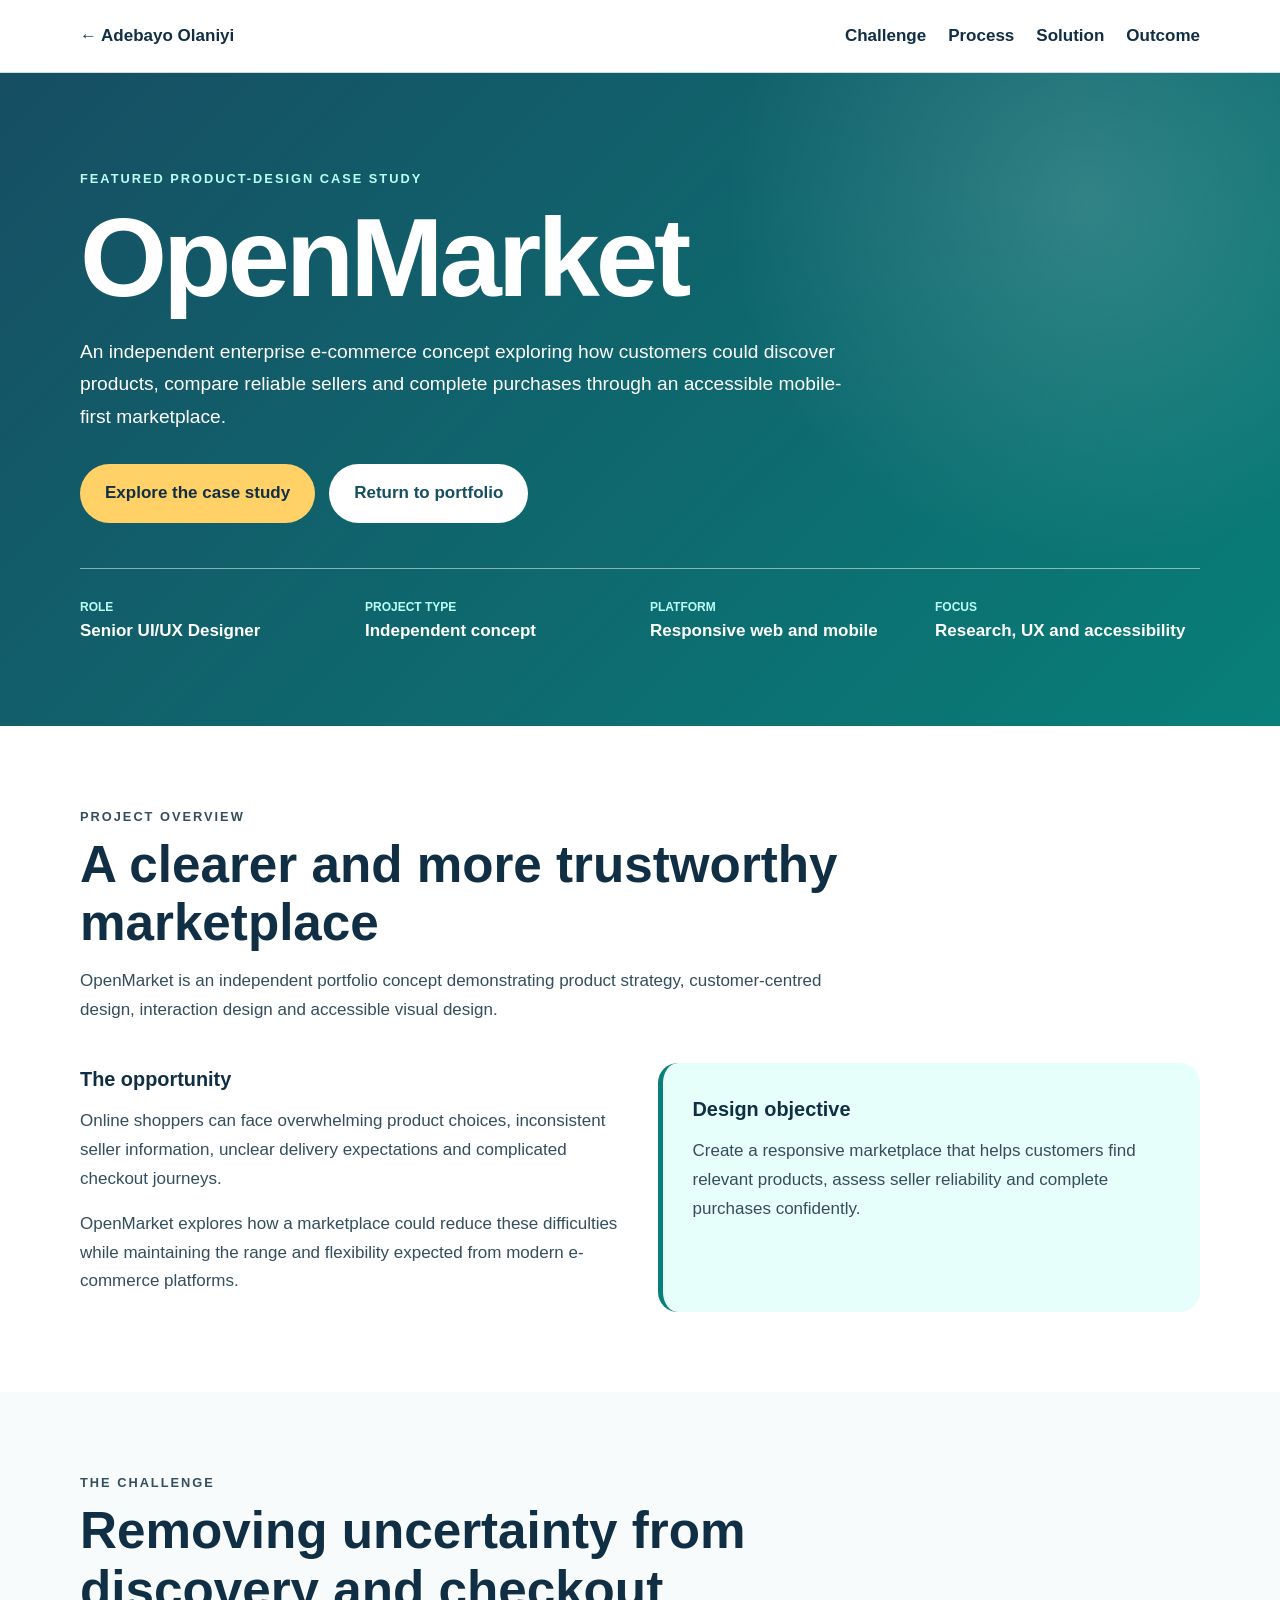
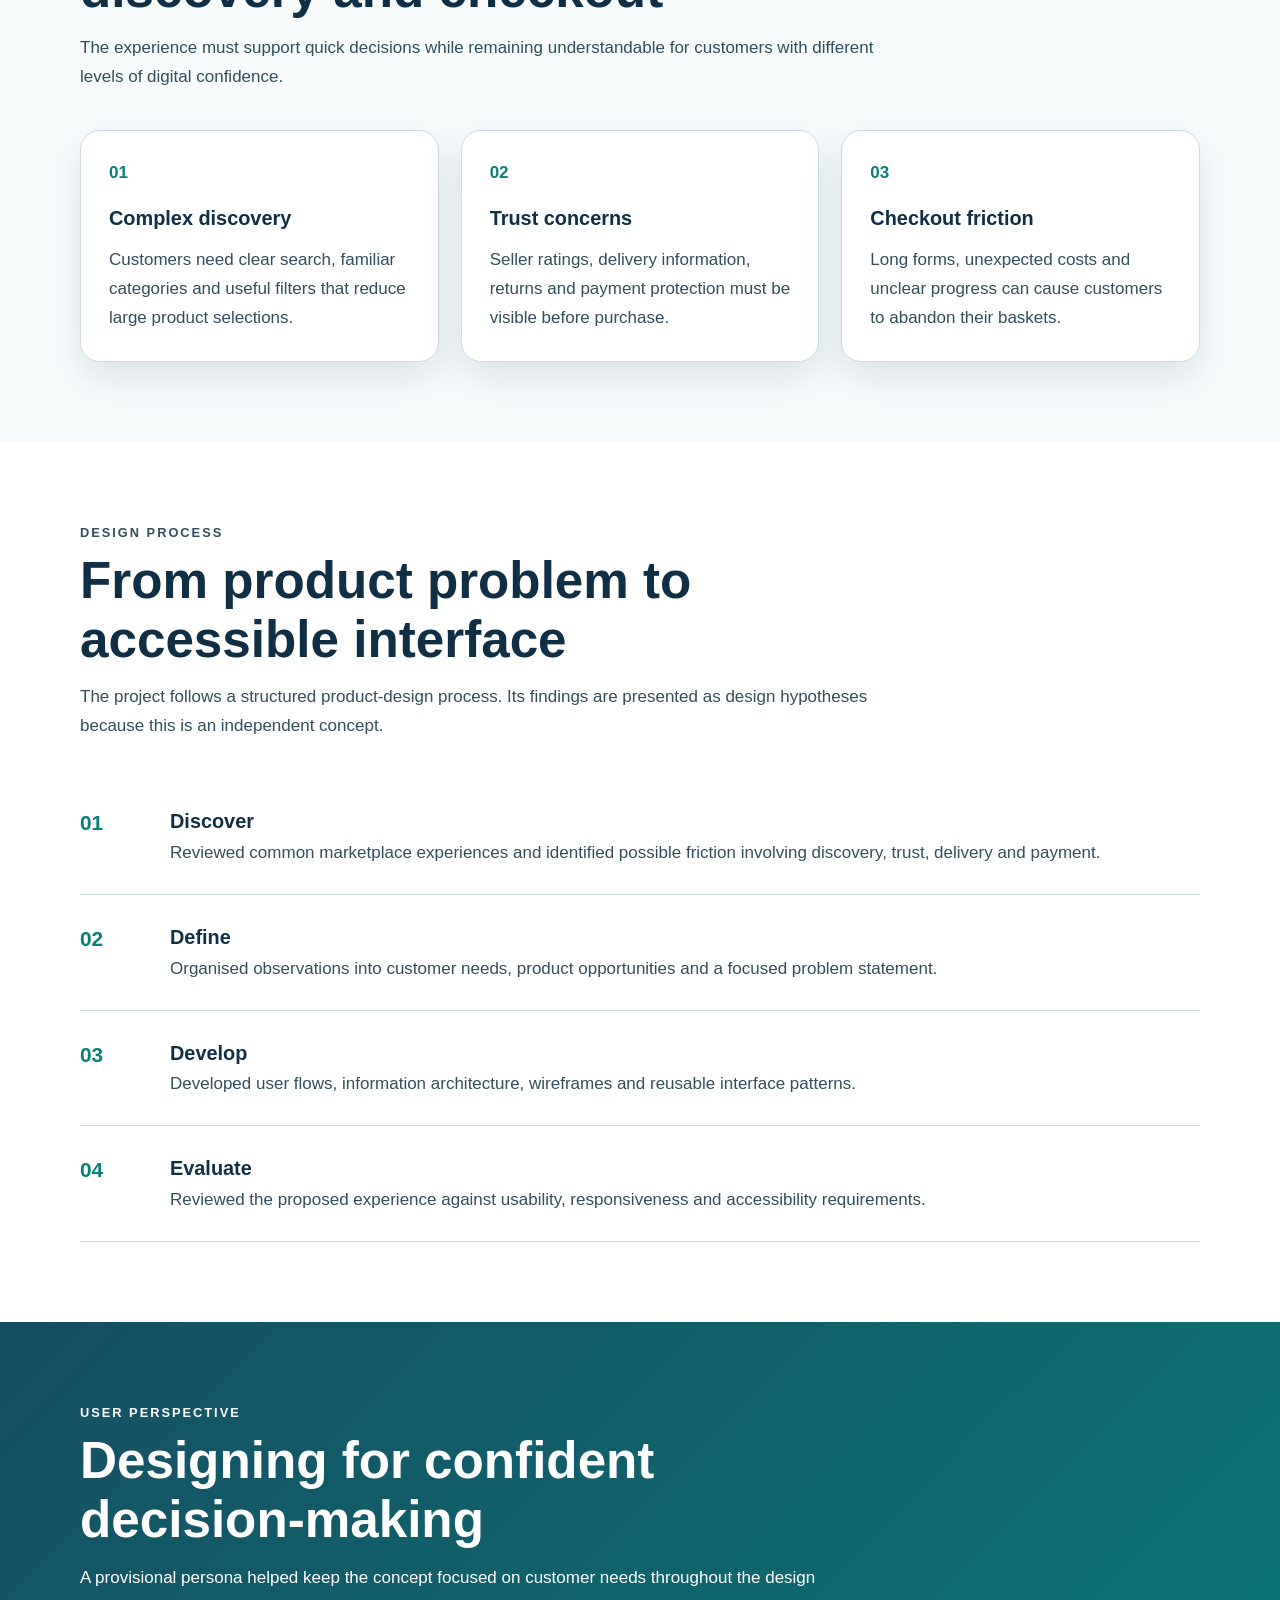
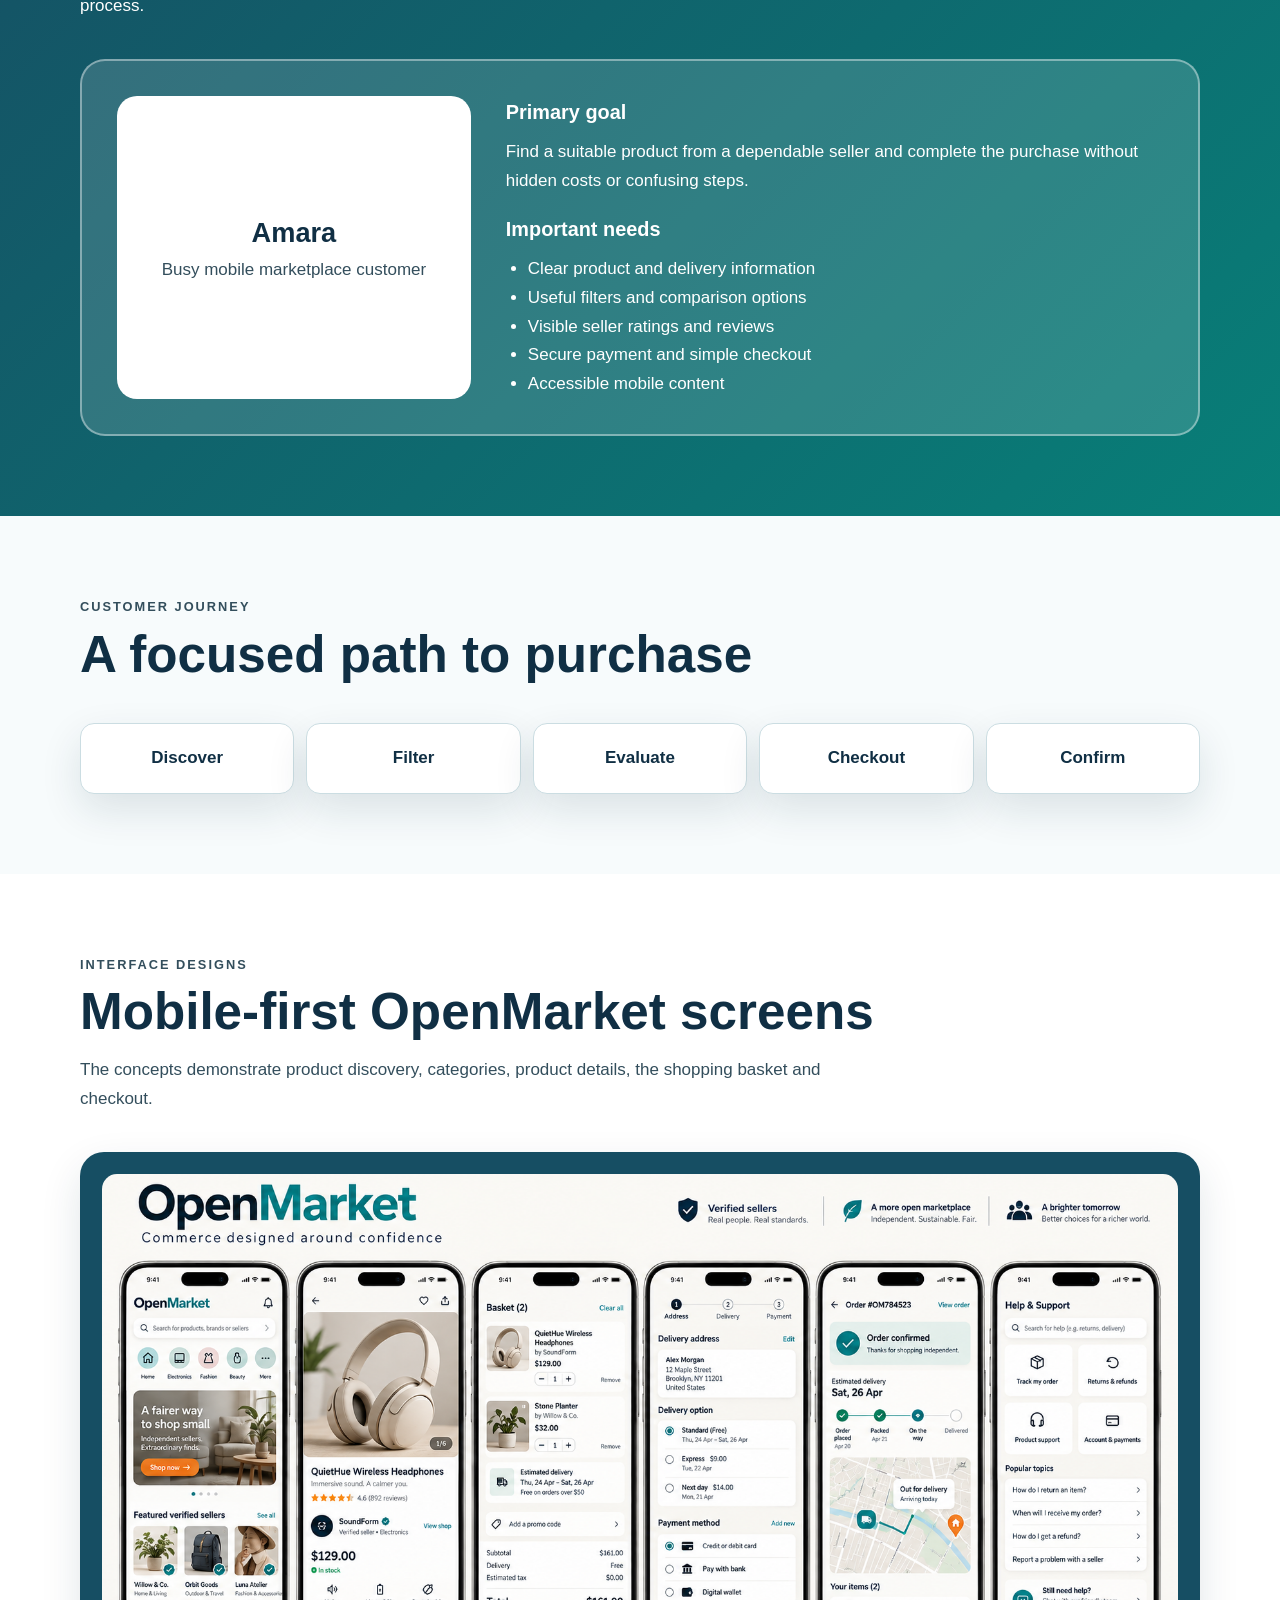
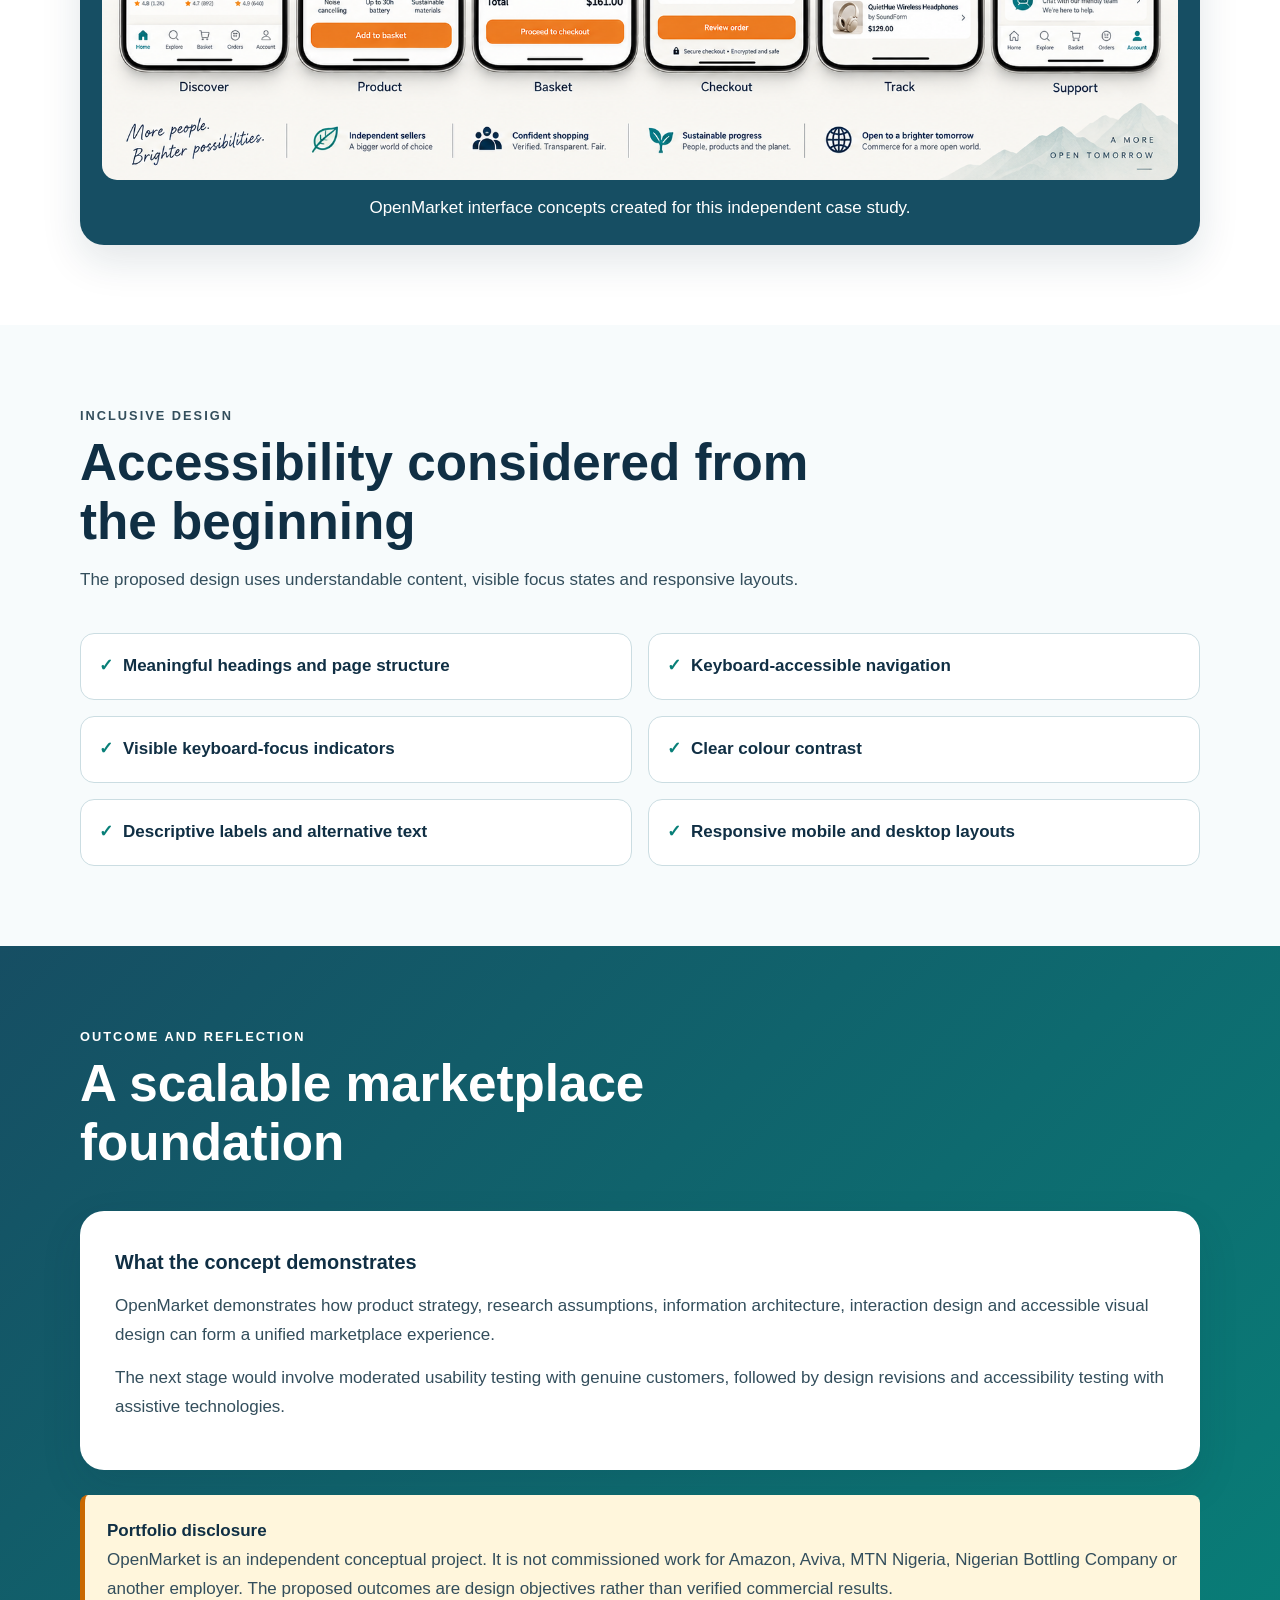
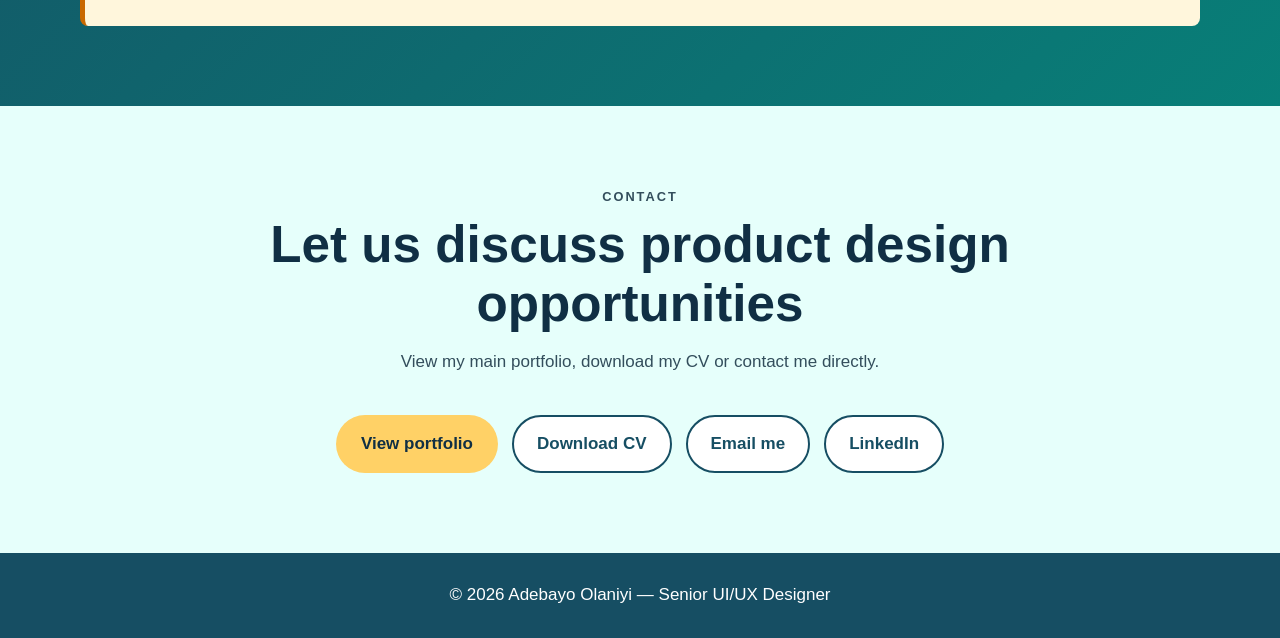
==== commit 3ff0282b: "Complete OpenMarket replacement" ====
--- a/openmarket.html
+++ b/openmarket.html
@@ -2,281 +2,220 @@
 <html lang="en">
 <head>
   <meta charset="UTF-8">
-
-  <meta
-    name="viewport"
-    content="width=device-width, initial-scale=1.0"
-  >
+  <meta name="viewport" content="width=device-width, initial-scale=1.0">
 
   <meta
     name="description"
-    content="OpenMarket enterprise e-commerce UX case study by Senior UI/UX Designer Adebayo Olaniyi."
+    content="OpenMarket UI/UX case study by Senior UI/UX Designer Adebayo Olaniyi."
   >
 
   <title>OpenMarket Case Study | Adebayo Olaniyi</title>
 
   <style>
     :root {
-      --navy: #102a43;
-      --navy-dark: #071b2d;
+      --blue: #164e63;
+      --teal: #087f78;
+      --teal-light: #e6fffb;
+      --yellow: #ffd166;
+      --white: #ffffff;
+      --background: #f7fbfc;
+      --heading: #102f44;
+      --text: #334e5c;
+      --border: #cbdde2;
+      --shadow: 0 16px 40px rgba(16, 47, 68, 0.12);
+    }
+
+    * {
+      box-sizing: border-box;
+      margin: 0;
+      padding: 0;
+    }
+
+    html {
+      scroll-behavior: smooth;
+    }
+
+    body {
+      background: var(--white);
+      color: var(--text);
+      font-family: Arial, Helvetica, sans-serif;
+      font-size: 17px;
+      line-height: 1.7;
+    }
+
+    img {
+      display: block;
+      max-width: 100%;
+    }
+
     .container {
-      width: min(90%, var(--max-width));
+      width: min(90%, 1120px);
       margin: 0 auto;
-    }
-
-    .skip-link {
-      position: absolute;
-      top: -100px;
-      left: 20px;
-      z-index: 1000;
-      background: var(--orange);
-      color: var(--navy-dark);
-      padding: 12px 18px;
-      border-radius: 8px;
-      font-weight: 800;
-    }
-
-    .skip-link:focus {
-      top: 20px;
     }
 
     header {
       position: sticky;
       top: 0;
       z-index: 100;
-      background: rgba(255, 255, 255, 0.96);
+      background: var(--white);
       border-bottom: 1px solid var(--border);
-      backdrop-filter: blur(12px);
-    }
-
-    .navigation {
-      min-height: 76px;
+    }
+
+    nav {
+      min-height: 72px;
       display: flex;
       align-items: center;
       justify-content: space-between;
       gap: 30px;
     }
 
-    .brand {
-      color: var(--navy);
-      font-size: 1.08rem;
-      font-weight: 900;
+    nav ul {
+      display: flex;
+      gap: 22px;
+      list-style: none;
+    }
+
+    nav a {
+      color: var(--heading);
+      font-weight: 800;
       text-decoration: none;
     }
 
-    .brand:hover,
-    .brand:focus {
+    nav a:hover,
+    nav a:focus {
       color: var(--teal);
     }
 
-    .nav-links {
-      display: flex;
-      align-items: center;
-      gap: 24px;
-      list-style: none;
-    }
-
-    .nav-links a {
-      color: var(--text);
-      font-size: 0.94rem;
-      font-weight: 700;
-      text-decoration: none;
-    }
-
-    .nav-links a:hover,
-    .nav-links a:focus {
-      color: var(--teal);
-    }
-
-    .menu-button {
-      display: none;
-      background: var(--navy);
-      color: var(--white);
-      border: 0;
-      border-radius: 10px;
-      padding: 10px 14px;
-      font-size: 1rem;
-      font-weight: 800;
-      cursor: pointer;
-    }
-
     .hero {
-      position: relative;
-      overflow: hidden;
       background:
         radial-gradient(
-          circle at 82% 18%,
-          rgba(0, 127, 120, 0.42),
-          transparent 29%
+          circle at 85% 20%,
+          rgba(255, 255, 255, 0.15),
+          transparent 30%
         ),
-        linear-gradient(135deg, var(--navy-dark), #174a5c);
+        linear-gradient(135deg, #164e63, #087f78);
       color: var(--white);
-      padding: 105px 0 90px;
-    }
-
-    .hero::after {
-      content: "";
-      position: absolute;
-      right: -90px;
-      bottom: -150px;
-      width: 440px;
-      height: 440px;
-      border: 70px solid rgba(255, 255, 255, 0.04);
-      border-radius: 50%;
-    }
-
-    .hero-content {
-      position: relative;
-      z-index: 1;
-    }
-
-    .eyebrow {
-      color: #7ce2da;
+      padding: 95px 0 80px;
+    }
+
+    .label {
+      color: #b9fff5;
       font-size: 0.8rem;
       font-weight: 900;
-      letter-spacing: 0.15em;
+      letter-spacing: 2px;
       text-transform: uppercase;
     }
 
     h1 {
-      max-width: 850px;
-      margin: 18px 0 24px;
-      font-size: clamp(3.5rem, 10vw, 7rem);
-      line-height: 0.96;
-      letter-spacing: -0.06em;
-    }
-
-    .hero-intro {
-      max-width: 770px;
-      color: #d8e7ec;
-      font-size: 1.18rem;
-    }
-
-    .hero-actions {
+      margin: 12px 0 22px;
+      color: var(--white);
+      font-size: clamp(4rem, 10vw, 7rem);
+      line-height: 1;
+      letter-spacing: -4px;
+    }
+
+    .hero-description {
+      max-width: 780px;
+      color: var(--white);
+      font-size: 1.2rem;
+    }
+
+    .buttons {
       display: flex;
       flex-wrap: wrap;
       gap: 14px;
-      margin-top: 32px;
+      margin-top: 30px;
     }
 
     .button {
       display: inline-block;
+      padding: 13px 23px;
       border: 2px solid transparent;
-      border-radius: 999px;
-      padding: 12px 23px;
+      border-radius: 30px;
       font-weight: 800;
       text-decoration: none;
-      transition: 0.2s ease;
-    }
-
-    .button-primary {
-      background: var(--orange);
-      color: var(--navy-dark);
-    }
-
-    .button-secondary {
-      border-color: rgba(255, 255, 255, 0.65);
-      color: var(--white);
-    }
-
-    .button:hover,
-    .button:focus {
-      transform: translateY(-2px);
-    }
-
-    .project-meta {
+    }
+
+    .primary-button {
+      background: var(--yellow);
+      color: var(--heading);
+    }
+
+    .secondary-button {
+      background: var(--white);
+      color: var(--blue);
+    }
+
+    .project-details {
       display: grid;
       grid-template-columns: repeat(4, 1fr);
-      gap: 18px;
-      margin-top: 48px;
-      padding-top: 30px;
-      border-top: 1px solid rgba(255, 255, 255, 0.24);
-    }
-
-    .meta-item span {
+      gap: 20px;
+      margin-top: 45px;
+      padding-top: 28px;
+      border-top: 1px solid rgba(255, 255, 255, 0.5);
+    }
+
+    .project-details span {
       display: block;
-      margin-bottom: 5px;
-      color: #7ce2da;
-      font-size: 0.73rem;
+      color: #b9fff5;
+      font-size: 0.75rem;
       font-weight: 900;
-      letter-spacing: 0.08em;
       text-transform: uppercase;
     }
 
-    .meta-item strong {
+    .project-details strong {
       color: var(--white);
-      font-size: 0.95rem;
     }
 
     section {
-      padding: 88px 0;
-    }
-
-    .section-alt {
-      background: var(--cream);
-    }
-
-    .section-dark {
-      background: var(--navy);
-      color: var(--white);
+      padding: 80px 0;
+    }
+
+    .alternate {
+      background: var(--background);
     }
 
     .section-heading {
-      max-width: 790px;
-      margin-bottom: 42px;
+      max-width: 800px;
+      margin-bottom: 38px;
     }
 
     .section-heading h2 {
-      margin: 8px 0 16px;
-      color: var(--navy);
-      font-size: clamp(2.1rem, 5vw, 3.5rem);
-      line-height: 1.08;
-      letter-spacing: -0.035em;
+      margin: 8px 0 14px;
+      color: var(--heading);
+      font-size: clamp(2rem, 5vw, 3.2rem);
+      line-height: 1.15;
     }
 
     .section-heading p {
-      color: var(--muted);
-      font-size: 1.05rem;
-    }
-
-    .section-dark .section-heading h2,
-    .section-dark .section-heading p {
-      color: var(--white);
-    }
-
-    .two-column {
+      color: var(--text);
+    }
+
+    .two-columns {
       display: grid;
       grid-template-columns: 1fr 1fr;
-      gap: 50px;
-      align-items: start;
-    }
-
-    .content-block h3 {
-      margin-bottom: 12px;
-      color: var(--navy);
-      font-size: 1.35rem;
-    }
-
-    .content-block p {
-      margin-bottom: 18px;
-      color: var(--muted);
+      gap: 35px;
+    }
+
+    .content h3 {
+      margin-bottom: 10px;
+      color: var(--heading);
+    }
+
+    .content p {
+      margin-bottom: 16px;
     }
 
     .highlight {
       background: var(--teal-light);
-      border-radius: var(--radius);
-      padding: 34px;
-    }
-
-    .highlight strong {
-      display: block;
-      margin-bottom: 12px;
-      color: var(--navy);
-      font-size: 1.25rem;
-    }
-
-    .highlight p {
-      color: var(--muted);
+      border-left: 5px solid var(--teal);
+      border-radius: 20px;
+      padding: 30px;
+    }
+
+    .highlight h3 {
+      margin-bottom: 10px;
+      color: var(--heading);
     }
 
     .cards {
@@ -288,228 +227,149 @@
     .card {
       background: var(--white);
       border: 1px solid var(--border);
-      border-radius: var(--radius);
-      padding: 30px;
-      box-shadow: 0 10px 30px rgba(16, 42, 67, 0.06);
+      border-radius: 20px;
+      padding: 28px;
+      box-shadow: var(--shadow);
     }
 
     .card-number {
-      margin-bottom: 22px;
-      color: var(--orange);
-      font-size: 0.85rem;
+      margin-bottom: 15px;
+      color: var(--teal);
       font-weight: 900;
     }
 
     .card h3 {
       margin-bottom: 10px;
-      color: var(--navy);
-      font-size: 1.2rem;
-    }
-
-    .card p {
-      color: var(--muted);
-    }
-
-    .process {
-      counter-reset: process;
+      color: var(--heading);
     }
 
     .process-item {
-      counter-increment: process;
       display: grid;
-      grid-template-columns: 90px 1fr;
-      gap: 25px;
-      padding: 30px 0;
+      grid-template-columns: 70px 1fr;
+      gap: 20px;
+      padding: 26px 0;
       border-bottom: 1px solid var(--border);
     }
 
-    .process-item::before {
-      content: "0" counter(process);
+    .process-number {
       color: var(--teal);
-      font-size: 1.4rem;
+      font-size: 1.3rem;
       font-weight: 900;
     }
 
     .process-item h3 {
-      margin-bottom: 8px;
-      color: var(--navy);
-      font-size: 1.3rem;
-    }
-
-    .process-item p {
-      color: var(--muted);
-    }
-
-    .persona-card {
+      color: var(--heading);
+    }
+
+    .dark-section {
+      background: linear-gradient(135deg, #164e63, #087f78);
+      color: var(--white);
+    }
+
+    .dark-section .label {
+      color: #b9fff5;
+    }
+
+    .dark-section .section-heading h2,
+    .dark-section .section-heading p {
+      color: var(--white);
+    }
+
+    .persona {
       display: grid;
       grid-template-columns: 0.7fr 1.3fr;
-      gap: 40px;
-      background: rgba(255, 255, 255, 0.08);
-      border: 1px solid rgba(255, 255, 255, 0.18);
-      border-radius: 30px;
-      padding: 40px;
-    }
-
-    .persona-summary {
+      gap: 35px;
+      background: rgba(255, 255, 255, 0.14);
+      border: 2px solid rgba(255, 255, 255, 0.4);
+      border-radius: 25px;
+      padding: 35px;
+    }
+
+    .persona-name {
       display: grid;
       place-items: center;
-      min-height: 250px;
-      background: linear-gradient(145deg, var(--teal), #005f5a);
-      border-radius: 24px;
-      padding: 30px;
+      min-height: 220px;
+      background: var(--white);
+      border-radius: 20px;
+      padding: 25px;
       text-align: center;
     }
 
-    .persona-summary h3 {
+    .persona-name h3 {
+      color: var(--heading);
       font-size: 1.7rem;
     }
 
+    .persona-name p {
+      color: var(--text);
+    }
+
+    .persona-details h3,
+    .persona-details p,
+    .persona-details li {
+      color: var(--white);
+    }
+
     .persona-details h3 {
-      margin-bottom: 14px;
-      font-size: 1.5rem;
+      margin-bottom: 8px;
     }
 
     .persona-details p {
-      margin-bottom: 20px;
-      color: #d8e7ec;
+      margin-bottom: 17px;
     }
 
     .persona-details ul {
-      padding-left: 20px;
-      color: #d8e7ec;
-    }
-
-    .persona-details li {
-      margin-bottom: 10px;
-    }
-
-    .flow {
+      padding-left: 22px;
+    }
+
+    .journey {
       display: grid;
       grid-template-columns: repeat(5, 1fr);
       gap: 12px;
-      align-items: center;
-    }
-
-    .flow-step {
-      position: relative;
+    }
+
+    .journey div {
       background: var(--white);
       border: 1px solid var(--border);
-      border-radius: 16px;
-      padding: 22px 15px;
-      color: var(--navy);
+      border-radius: 14px;
+      padding: 20px 10px;
+      color: var(--heading);
       font-weight: 800;
       text-align: center;
-    }
-
-    .flow-step:not(:last-child)::after {
-      content: "→";
-      position: absolute;
-      top: 50%;
-      right: -15px;
-      z-index: 2;
-      color: var(--orange);
-      font-size: 1.3rem;
-      transform: translateY(-50%);
-    }
-
-    .visual-board {
-      background: var(--navy);
-      border-radius: 30px;
-      padding: 25px;
       box-shadow: var(--shadow);
     }
 
-    .visual-board img {
+    .design-image {
+      background: var(--blue);
+      border-radius: 24px;
+      padding: 22px;
+      box-shadow: var(--shadow);
+    }
+
+    .design-image img {
       width: 100%;
-      border-radius: 18px;
-    }
-
-    .image-caption {
-      margin-top: 15px;
-      color: #d8e7ec;
-      font-size: 0.9rem;
+      border-radius: 15px;
+    }
+
+    .design-image figcaption {
+      margin-top: 14px;
+      color: var(--white);
       text-align: center;
-    }
-
-    .solution-grid {
-      display: grid;
-      grid-template-columns: repeat(3, 1fr);
-      gap: 22px;
-    }
-
-    .solution {
-      overflow: hidden;
-      background: var(--white);
-      border: 1px solid var(--border);
-      border-radius: var(--radius);
-      box-shadow: var(--shadow);
-    }
-
-    .solution-screen {
-      min-height: 250px;
-      display: grid;
-      place-items: center;
-      background:
-        radial-gradient(
-          circle at 70% 20%,
-          rgba(255, 255, 255, 0.25),
-          transparent 25%
-        ),
-        linear-gradient(145deg, var(--teal), #075764);
-      padding: 25px;
-    }
-
-    .screen-card {
-      width: 80%;
-      background: var(--white);
-      border-radius: 22px;
-      padding: 20px;
-      box-shadow: 0 18px 35px rgba(0, 0, 0, 0.18);
-    }
-
-    .screen-line {
-      height: 11px;
-      margin-bottom: 11px;
-      background: #dfe8eb;
-      border-radius: 10px;
-    }
-
-    .screen-line.short {
-      width: 65%;
-    }
-
-    .screen-button {
-      height: 34px;
-      margin-top: 20px;
-      background: var(--orange);
-      border-radius: 18px;
-    }
-
-    .solution-copy {
-      padding: 25px;
-    }
-
-    .solution-copy h3 {
-      margin-bottom: 8px;
-      color: var(--navy);
-    }
-
-    .solution-copy p {
-      color: var(--muted);
     }
 
     .checklist {
       display: grid;
       grid-template-columns: repeat(2, 1fr);
-      gap: 18px;
+      gap: 16px;
       list-style: none;
     }
 
     .checklist li {
       background: var(--white);
       border: 1px solid var(--border);
-      border-radius: 16px;
-      padding: 20px;
+      border-radius: 14px;
+      padding: 18px;
+      color: var(--heading);
       font-weight: 700;
     }
 
@@ -520,204 +380,120 @@
       font-weight: 900;
     }
 
-    .outcome-panel {
-      background: linear-gradient(135deg, var(--teal), #075764);
-      color: var(--white);
-      border-radius: 32px;
-      padding: 45px;
-    }
-
-    .outcome-panel h3 {
-      margin-bottom: 18px;
-      font-size: 2rem;
-    }
-
-    .outcome-panel p {
-      margin-bottom: 16px;
-      color: #e0f1ef;
-    }
-
-    .disclaimer {
-      margin-top: 35px;
-      padding: 24px;
-      background: #edf1f3;
-      border-left: 5px solid var(--orange);
-    }
-
-    .disclaimer strong {
+    .outcome {
+      background: var(--white);
+      border-radius: 24px;
+      padding: 35px;
+      box-shadow: var(--shadow);
+    }
+
+    .outcome h3 {
+      margin-bottom: 12px;
+      color: var(--heading);
+    }
+
+    .outcome p {
+      margin-bottom: 14px;
+      color: var(--text);
+    }
+
+    .disclosure {
+      margin-top: 25px;
+      background: #fff6dc;
+      border-left: 5px solid #c96800;
+      border-radius: 8px;
+      padding: 22px;
+      color: var(--text);
+    }
+
+    .disclosure strong {
       display: block;
-      margin-bottom: 5px;
-      color: var(--navy);
-    }
-
-    .next-step {
-      background: var(--cream);
+      color: var(--heading);
+    }
+
+    .contact {
+      background: var(--teal-light);
       text-align: center;
     }
 
-    .next-step .section-heading {
+    .contact .section-heading {
       margin-right: auto;
       margin-left: auto;
     }
 
-    .next-actions {
-      display: flex;
-      flex-wrap: wrap;
+    .contact .buttons {
       justify-content: center;
-      gap: 14px;
-    }
-
-    .next-actions .button-primary {
-      background: var(--navy);
+    }
+
+    .contact .secondary-button {
+      border-color: var(--blue);
+    }
+
+    footer {
+      background: var(--blue);
       color: var(--white);
-    }
-
-    .next-actions .button-secondary {
-      border-color: var(--navy);
-      color: var(--navy);
-    }
-
-    footer {
-      background: var(--navy-dark);
-      color: #d8e7ec;
-      padding: 30px 0;
+      padding: 28px;
       text-align: center;
     }
 
-    .back-to-top {
-      position: fixed;
-      right: 20px;
-      bottom: 20px;
-      z-index: 90;
-      display: none;
-      width: 46px;
-      height: 46px;
-      background: var(--orange);
-      color: var(--navy-dark);
-      border: 0;
-      border-radius: 50%;
-      font-size: 1.25rem;
-      font-weight: 900;
-      cursor: pointer;
-      box-shadow: var(--shadow);
-    }
-
-    .back-to-top.visible {
-      display: block;
-    }
-
-    a:focus,
-    button:focus {
-      outline: 3px solid var(--orange);
+    a:focus {
+      outline: 4px solid var(--yellow);
       outline-offset: 4px;
     }
 
-    @media (max-width: 900px) {
-      .project-meta,
-      .cards,
-      .solution-grid {
+    @media (max-width: 800px) {
+      .project-details,
+      .cards {
         grid-template-columns: repeat(2, 1fr);
       }
 
-      .flow {
+      .journey {
         grid-template-columns: repeat(3, 1fr);
       }
-
-      .flow-step::after {
-        display: none;
+    }
+
+    @media (max-width: 650px) {
+      nav {
+        align-items: flex-start;
+        flex-direction: column;
+        padding: 18px 0;
       }
-    }
-
-    @media (max-width: 720px) {
-      .menu-button {
-        display: block;
+
+      nav ul {
+        flex-wrap: wrap;
       }
 
-      .nav-links {
-        position: absolute;
-        top: 76px;
-        right: 5%;
-        left: 5%;
-        display: none;
-        flex-direction: column;
-        align-items: stretch;
-        background: var(--white);
-        border: 1px solid var(--border);
-        border-radius: 16px;
-        padding: 20px;
-        box-shadow: var(--shadow);
-      }
-
-      .nav-links.open {
-        display: flex;
-      }
-
-      .two-column,
-      .persona-card {
+      .two-columns,
+      .persona {
         grid-template-columns: 1fr;
       }
-
-      .hero {
-        padding: 80px 0 70px;
-      }
-
-      section {
-        padding: 70px 0;
-      }
-    }
-
-    @media (max-width: 520px) {
-      .project-meta,
+    }
+
+    @media (max-width: 500px) {
+      .project-details,
       .cards,
-      .solution-grid,
-      .checklist,
-      .flow {
+      .journey,
+      .checklist {
         grid-template-columns: 1fr;
       }
 
       h1 {
-        font-size: 3.5rem;
-      }
-
-      .process-item {
-        grid-template-columns: 55px 1fr;
-      }
-
-      .outcome-panel,
-      .persona-card {
-        padding: 25px;
+        font-size: 3.6rem;
       }
 
       .button {
         width: 100%;
-        text-align: center;
       }
     }
   </style>
 </head>
 
 <body>
-  <a class="skip-link" href="#main-content">
-    Skip to main content
-  </a>
-
   <header>
-    <nav class="container navigation" aria-label="Main navigation">
-      <a class="brand" href="index.html">
-        ← Adebayo Olaniyi
-      </a>
-
-      <button
-        class="menu-button"
-        id="menuButton"
-        type="button"
-        aria-expanded="false"
-        aria-controls="navigationLinks"
-      >
-        Menu
-      </button>
-
-      <ul class="nav-links" id="navigationLinks">
+    <nav class="container" aria-label="Main navigation">
+      <a href="index.html">← Adebayo Olaniyi</a>
+
+      <ul>
         <li><a href="#challenge">Challenge</a></li>
         <li><a href="#process">Process</a></li>
         <li><a href="#solution">Solution</a></li>
@@ -726,48 +502,46 @@
     </nav>
   </header>
 
-  <main id="main-content">
+  <main>
     <section class="hero">
-      <div class="container hero-content">
-        <p class="eyebrow">
-          Featured product-design case study
-        </p>
+      <div class="container">
+        <p class="label">Featured product-design case study</p>
 
         <h1>OpenMarket</h1>
 
-        <p class="hero-intro">
+        <p class="hero-description">
           An independent enterprise e-commerce concept exploring how
           customers could discover products, compare reliable sellers and
           complete purchases through an accessible mobile-first marketplace.
         </p>
 
-        <div class="hero-actions">
-          <a class="button button-primary" href="#challenge">
+        <div class="buttons">
+          <a class="button primary-button" href="#challenge">
             Explore the case study
           </a>
 
-          <a class="button button-secondary" href="index.html">
+          <a class="button secondary-button" href="index.html">
             Return to portfolio
           </a>
         </div>
 
-        <div class="project-meta">
-          <div class="meta-item">
+        <div class="project-details">
+          <div>
             <span>Role</span>
             <strong>Senior UI/UX Designer</strong>
           </div>
 
-          <div class="meta-item">
+          <div>
             <span>Project type</span>
             <strong>Independent concept</strong>
           </div>
 
-          <div class="meta-item">
+          <div>
             <span>Platform</span>
             <strong>Responsive web and mobile</strong>
           </div>
 
-          <div class="meta-item">
+          <div>
             <span>Focus</span>
             <strong>Research, UX and accessibility</strong>
           </div>
@@ -775,21 +549,24 @@
       </div>
     </section>
 
-    <section id="overview">
+    <section>
       <div class="container">
         <div class="section-heading">
-          <p class="eyebrow">Project overview</p>
-          <h2>A clearer and more trustworthy marketplace experience</h2>
+          <p class="label">Project overview</p>
+
+          <h2>A clearer and more trustworthy marketplace</h2>
+
           <p>
-            OpenMarket was created as a portfolio concept to demonstrate
-            product strategy, customer-centred design, information
-            architecture, interaction design and accessible interface design.
+            OpenMarket is an independent portfolio concept demonstrating
+            product strategy, customer-centred design, interaction design and
+            accessible visual design.
           </p>
         </div>
 
-        <div class="two-column">
-          <div class="content-block">
+        <div class="two-columns">
+          <div class="content">
             <h3>The opportunity</h3>
+
             <p>
               Online shoppers can face overwhelming product choices,
               inconsistent seller information, unclear delivery expectations
@@ -797,31 +574,34 @@
             </p>
 
             <p>
-              The concept investigates how a marketplace could reduce those
-              difficulties without removing the range and flexibility
-              customers expect from e-commerce services.
+              OpenMarket explores how a marketplace could reduce these
+              difficulties while maintaining the range and flexibility
+              expected from modern e-commerce platforms.
             </p>
           </div>
 
           <div class="highlight">
-            <strong>Design objective</strong>
+            <h3>Design objective</h3>
+
             <p>
               Create a responsive marketplace that helps customers find
-              relevant products, judge seller reliability and complete
-              purchases with confidence.
+              relevant products, assess seller reliability and complete
+              purchases confidently.
             </p>
           </div>
         </div>
       </div>
     </section>
 
-    <section class="section-alt" id="challenge">
+    <section class="alternate" id="challenge">
       <div class="container">
         <div class="section-heading">
-          <p class="eyebrow">The challenge</p>
-          <h2>Removing uncertainty from product discovery and checkout</h2>
+          <p class="label">The challenge</p>
+
+          <h2>Removing uncertainty from discovery and checkout</h2>
+
           <p>
-            The experience needed to support quick decisions while remaining
+            The experience must support quick decisions while remaining
             understandable for customers with different levels of digital
             confidence.
           </p>
@@ -831,24 +611,27 @@
           <article class="card">
             <p class="card-number">01</p>
             <h3>Complex discovery</h3>
-            <p>
-              Customers need useful search, familiar categories and filters
-              that narrow choices without creating additional confusion.
+
+            <p>
+              Customers need clear search, familiar categories and useful
+              filters that reduce large product selections.
             </p>
           </article>
 
           <article class="card">
             <p class="card-number">02</p>
             <h3>Trust concerns</h3>
+
             <p>
               Seller ratings, delivery information, returns and payment
-              protection need to be visible before purchase.
+              protection must be visible before purchase.
             </p>
           </article>
 
           <article class="card">
             <p class="card-number">03</p>
             <h3>Checkout friction</h3>
+
             <p>
               Long forms, unexpected costs and unclear progress can cause
               customers to abandon their baskets.
@@ -861,73 +644,86 @@
     <section id="process">
       <div class="container">
         <div class="section-heading">
-          <p class="eyebrow">Design process</p>
-          <h2>A structured approach from problem to interface</h2>
+          <p class="label">Design process</p>
+
+          <h2>From product problem to accessible interface</h2>
+
           <p>
-            The project follows a practical product-design process. Because
-            this is a concept case study, the research findings and outcomes
-            are presented as design hypotheses rather than verified company
-            results.
+            The project follows a structured product-design process. Its
+            findings are presented as design hypotheses because this is an
+            independent concept.
           </p>
         </div>
 
-        <div class="process">
-          <article class="process-item">
-            <div>
-              <h3>Discover</h3>
-              <p>
-                Reviewed common marketplace journeys and identified potential
-                friction around discovery, trust, delivery and payment.
-              </p>
-            </div>
-          </article>
-
-          <article class="process-item">
-            <div>
-              <h3>Define</h3>
-              <p>
-                Organised the findings into customer needs, business
-                opportunities and an initial problem statement.
-              </p>
-            </div>
-          </article>
-
-          <article class="process-item">
-            <div>
-              <h3>Develop</h3>
-              <p>
-                Created user flows, information architecture, wireframes and
-                reusable interface patterns.
-              </p>
-            </div>
-          </article>
-
-          <article class="process-item">
-            <div>
-              <h3>Evaluate</h3>
-              <p>
-                Reviewed the proposed screens against usability,
-                responsiveness and accessibility requirements.
-              </p>
-            </div>
-          </article>
+        <div class="process-item">
+          <div class="process-number">01</div>
+
+          <div>
+            <h3>Discover</h3>
+
+            <p>
+              Reviewed common marketplace experiences and identified possible
+              friction involving discovery, trust, delivery and payment.
+            </p>
+          </div>
+        </div>
+
+        <div class="process-item">
+          <div class="process-number">02</div>
+
+          <div>
+            <h3>Define</h3>
+
+            <p>
+              Organised observations into customer needs, product
+              opportunities and a focused problem statement.
+            </p>
+          </div>
+        </div>
+
+        <div class="process-item">
+          <div class="process-number">03</div>
+
+          <div>
+            <h3>Develop</h3>
+
+            <p>
+              Developed user flows, information architecture, wireframes and
+              reusable interface patterns.
+            </p>
+          </div>
+        </div>
+
+        <div class="process-item">
+          <div class="process-number">04</div>
+
+          <div>
+            <h3>Evaluate</h3>
+
+            <p>
+              Reviewed the proposed experience against usability,
+              responsiveness and accessibility requirements.
+            </p>
+          </div>
         </div>
       </div>
     </section>
 
-    <section class="section-dark" id="user">
+    <section class="dark-section">
       <div class="container">
         <div class="section-heading">
-          <p class="eyebrow">User perspective</p>
+          <p class="label">User perspective</p>
+
           <h2>Designing for confident decision-making</h2>
+
           <p>
             A provisional persona helped keep the concept focused on customer
             needs throughout the design process.
           </p>
         </div>
 
-        <div class="persona-card">
-          <div class="persona-summary">
+        <div class="persona">
+          <div class="persona-name">
             <div>
               <h3>Amara</h3>
               <p>Busy mobile marketplace customer</p>
@@ -936,213 +732,150 @@
 
           <div class="persona-details">
             <h3>Primary goal</h3>
+
             <p>
               Find a suitable product from a dependable seller and complete
-              the purchase quickly without hidden costs or confusing steps.
+              the purchase without hidden costs or confusing steps.
             </p>
 
             <h3>Important needs</h3>
+
             <ul>
               <li>Clear product and delivery information</li>
               <li>Useful filters and comparison options</li>
-              <li>Visible seller ratings and customer reviews</li>
-              <li>Secure payment and a simple checkout journey</li>
-              <li>Accessible content across different screen sizes</li>
+              <li>Visible seller ratings and reviews</li>
+              <li>Secure payment and simple checkout</li>
+              <li>Accessible mobile content</li>
             </ul>
           </div>
         </div>
       </div>
     </section>
 
-    <section class="section-alt" id="journey">
+    <section class="alternate">
       <div class="container">
         <div class="section-heading">
-          <p class="eyebrow">Core journey</p>
-          <h2>A focused route from discovery to confirmation</h2>
-        </div>
-
-        <div class="flow" aria-label="Customer journey">
-          <div class="flow-step">Discover</div>
-          <div class="flow-step">Filter</div>
-          <div class="flow-step">Evaluate</div>
-          <div class="flow-step">Checkout</div>
-          <div class="flow-step">Confirm</div>
+          <p class="label">Customer journey</p>
+
+          <h2>A focused path to purchase</h2>
+        </div>
+
+        <div class="journey">
+          <div>Discover</div>
+          <div>Filter</div>
+          <div>Evaluate</div>
+          <div>Checkout</div>
+          <div>Confirm</div>
         </div>
       </div>
     </section>
 
-    <section id="designs">
+    <section id="solution">
       <div class="container">
         <div class="section-heading">
-          <p class="eyebrow">Interface exploration</p>
+          <p class="label">Interface designs</p>
+
           <h2>Mobile-first OpenMarket screens</h2>
+
           <p>
-            The screens demonstrate the visual direction for product
-            discovery, categories, product details, the basket and checkout.
+            The concepts demonstrate product discovery, categories, product
+            details, the shopping basket and checkout.
           </p>
         </div>
 
-        <figure class="visual-board">
+        <figure class="design-image">
           <img
             src="openmarket-screens.png"
-            alt="OpenMarket mobile interface concepts showing home, categories, product details, basket and checkout screens"
+            alt="OpenMarket mobile interface designs"
           >
 
-          <figcaption class="image-caption">
-            OpenMarket concept screens designed for this independent
-            portfolio case study.
+          <figcaption>
+            OpenMarket interface concepts created for this independent case
+            study.
           </figcaption>
         </figure>
       </div>
     </section>
 
-    <section class="section-alt" id="solution">
+    <section class="alternate">
       <div class="container">
         <div class="section-heading">
-          <p class="eyebrow">Proposed solution</p>
-          <h2>Three principles guiding the experience</h2>
+          <p class="label">Inclusive design</p>
+
+          <h2>Accessibility considered from the beginning</h2>
+
           <p>
-            The proposed interface prioritises clarity, trust and a
-            predictable route through the marketplace.
-          </p>
-        </div>
-
-        <div class="solution-grid">
-          <article class="solution">
-            <div class="solution-screen">
-              <div class="screen-card">
-                <div class="screen-line"></div>
-                <div class="screen-line short"></div>
-                <div class="screen-line"></div>
-                <div class="screen-button"></div>
-              </div>
-            </div>
-
-            <div class="solution-copy">
-              <h3>Focused discovery</h3>
-              <p>
-                Clear search, categories and filters help customers reduce
-                large product selections.
-              </p>
-            </div>
-          </article>
-
-          <article class="solution">
-            <div class="solution-screen">
-              <div class="screen-card">
-                <div class="screen-line short"></div>
-                <div class="screen-line"></div>
-                <div class="screen-line"></div>
-                <div class="screen-button"></div>
-              </div>
-            </div>
-
-            <div class="solution-copy">
-              <h3>Visible trust signals</h3>
-              <p>
-                Seller information, reviews, delivery details and returns are
-                placed close to purchase decisions.
-              </p>
-            </div>
-          </article>
-
-          <article class="solution">
-            <div class="solution-screen">
-              <div class="screen-card">
-                <div class="screen-line"></div>
-                <div class="screen-line short"></div>
-                <div class="screen-line short"></div>
-                <div class="screen-button"></div>
-              </div>
-            </div>
-
-            <div class="solution-copy">
-              <h3>Simplified checkout</h3>
-              <p>
-                A logical sequence and clear order summary reduce uncertainty
-                before payment.
-              </p>
-            </div>
-          </article>
-        </div>
-      </div>
-    </section>
-
-    <section id="accessibility">
-      <div class="container">
-        <div class="section-heading">
-          <p class="eyebrow">Inclusive design</p>
-          <h2>Accessibility considered from the beginning</h2>
-          <p>
-            The proposed experience uses understandable content, visible
-            focus states and responsive layouts to support a wider range of
-            customers.
+            The proposed design uses understandable content, visible focus
+            states and responsive layouts.
           </p>
         </div>
 
         <ul class="checklist">
           <li>Meaningful headings and page structure</li>
           <li>Keyboard-accessible navigation</li>
-          <li>Visible keyboard focus indicators</li>
-          <li>Readable colour contrast</li>
+          <li>Visible keyboard-focus indicators</li>
+          <li>Clear colour contrast</li>
           <li>Descriptive labels and alternative text</li>
           <li>Responsive mobile and desktop layouts</li>
         </ul>
       </div>
     </section>
 
-    <section class="section-dark" id="outcome">
+    <section class="dark-section" id="outcome">
       <div class="container">
         <div class="section-heading">
-          <p class="eyebrow">Outcome and reflection</p>
-          <h2>A scalable foundation for a marketplace product</h2>
-        </div>
-
-        <div class="outcome-panel">
+          <p class="label">Outcome and reflection</p>
+
+          <h2>A scalable marketplace foundation</h2>
+        </div>
+
+        <div class="outcome">
           <h3>What the concept demonstrates</h3>
 
           <p>
-            OpenMarket demonstrates how research assumptions, product
-            strategy, information architecture, interaction design and
-            accessible visual design can be brought together in one
-            end-to-end marketplace experience.
+            OpenMarket demonstrates how product strategy, research
+            assumptions, information architecture, interaction design and
+            accessible visual design can form a unified marketplace
+            experience.
           </p>
 
           <p>
-            The next stage would be moderated usability testing with genuine
-            marketplace customers, followed by design revisions and
-            accessibility testing with assistive technologies.
+            The next stage would involve moderated usability testing with
+            genuine customers, followed by design revisions and accessibility
+            testing with assistive technologies.
           </p>
         </div>
 
-        <aside class="disclaimer">
+        <aside class="disclosure">
           <strong>Portfolio disclosure</strong>
-          OpenMarket is an independent conceptual project created for
-          portfolio demonstration. It is not presented as commissioned work
-          for Amazon, Aviva, MTN Nigeria, Nigerian Bottling Company or any
-          other employer. Any outcomes described are proposed design
-          objectives, not verified commercial results.
+
+          OpenMarket is an independent conceptual project. It is not
+          commissioned work for Amazon, Aviva, MTN Nigeria, Nigerian Bottling
+          Company or another employer. The proposed outcomes are design
+          objectives rather than verified commercial results.
         </aside>
       </div>
     </section>
 
-    <section class="next-step">
+    <section class="contact">
       <div class="container">
         <div class="section-heading">
-          <p class="eyebrow">Contact</p>
-          <h2>Interested in discussing my design experience?</h2>
+          <p class="label">Contact</p>
+
+          <h2>Let us discuss product design opportunities</h2>
+
           <p>
-            View my portfolio, download my CV or contact me directly.
+            View my main portfolio, download my CV or contact me directly.
           </p>
         </div>
 
-        <div class="next-actions">
-          <a class="button button-primary" href="index.html">
+        <div class="buttons">
+          <a class="button primary-button" href="index.html">
             View portfolio
           </a>
 
           <a
-            class="button button-secondary"
+            class="button secondary-button"
             href="adebayo-olaniyi-cv.pdf"
             target="_blank"
           >
@@ -1150,14 +883,14 @@
           </a>
 
           <a
-            class="button button-secondary"
+            class="button secondary-button"
             href="mailto:folawilliamson11@gmail.com"
           >
-            Send email
+            Email me
           </a>
 
           <a
-            class="button button-secondary"
+            class="button secondary-button"
             href="https://www.linkedin.com/in/adebayo-olaniyi-2b4b16436"
             target="_blank"
             rel="noopener noreferrer"
@@ -1170,61 +903,9 @@
   </main>
 
   <footer>
-    <div class="container">
-      <p>
-        © <span id="currentYear"></span> Adebayo Olaniyi.
-        Senior UI/UX Designer.
-      </p>
-    </div>
+    <p>
+      © 2026 Adebayo Olaniyi — Senior UI/UX Designer
+    </p>
   </footer>
-
-  <button
-    class="back-to-top"
-    id="backToTop"
-    type="button"
-    aria-label="Return to the top of the page"
-  >
-    ↑
-  </button>
-
-  <script>
-    const menuButton = document.getElementById("menuButton");
-    const navigationLinks = document.getElementById("navigationLinks");
-    const backToTop = document.getElementById("backToTop");
-    const currentYear = document.getElementById("currentYear");
-
-    currentYear.textContent = new Date().getFullYear();
-
-    menuButton.addEventListener("click", function () {
-      const menuIsOpen = navigationLinks.classList.toggle("open");
-
-      menuButton.setAttribute(
-        "aria-expanded",
-        menuIsOpen ? "true" : "false"
-      );
-    });
-
-    document.querySelectorAll(".nav-links a").forEach(function (link) {
-      link.addEventListener("click", function () {
-        navigationLinks.classList.remove("open");
-        menuButton.setAttribute("aria-expanded", "false");
-      });
-    });
-
-    window.addEventListener("scroll", function () {
-      if (window.scrollY > 500) {
-        backToTop.classList.add("visible");
-      } else {
-        backToTop.classList.remove("visible");
-      }
-    });
-
-    backToTop.addEventListener("click", function () {
-      window.scrollTo({
-        top: 0,
-        behavior: "smooth"
-      });
-    });
-  </script>
 </body>
 </html>
